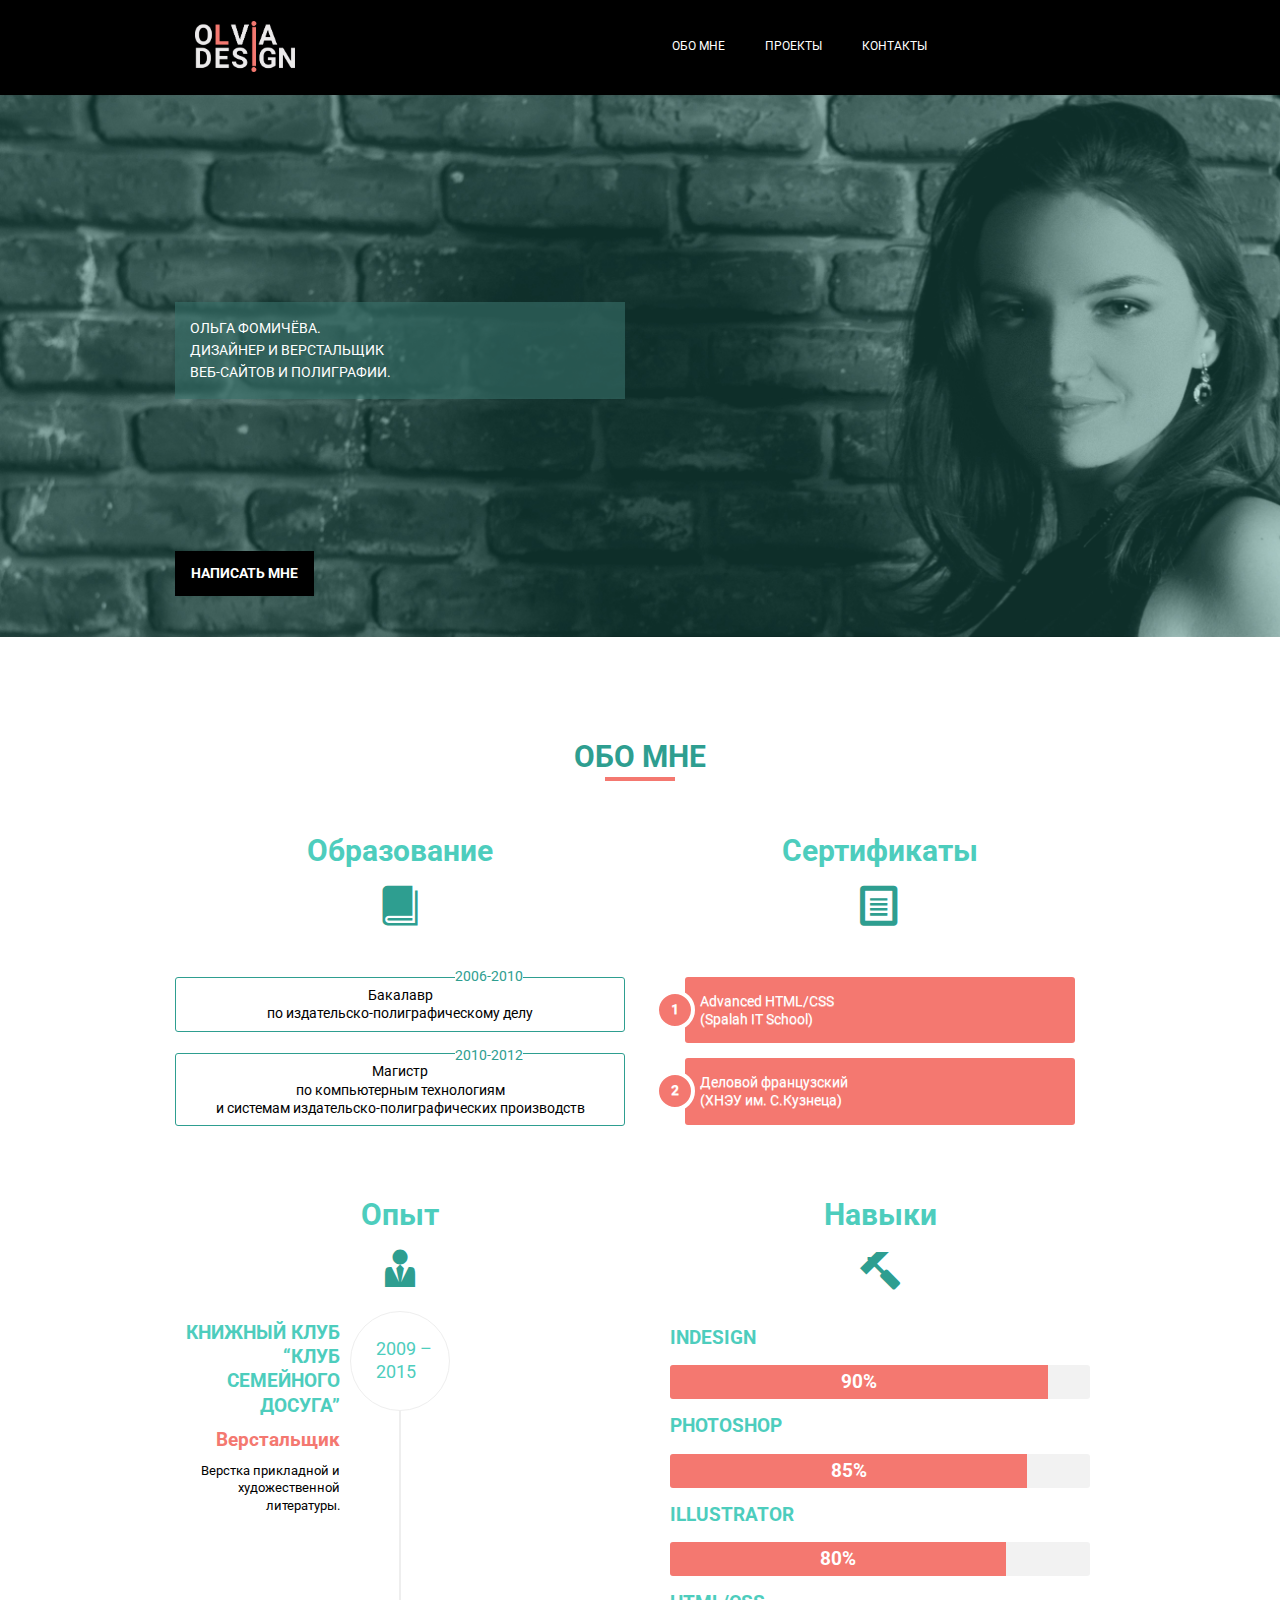
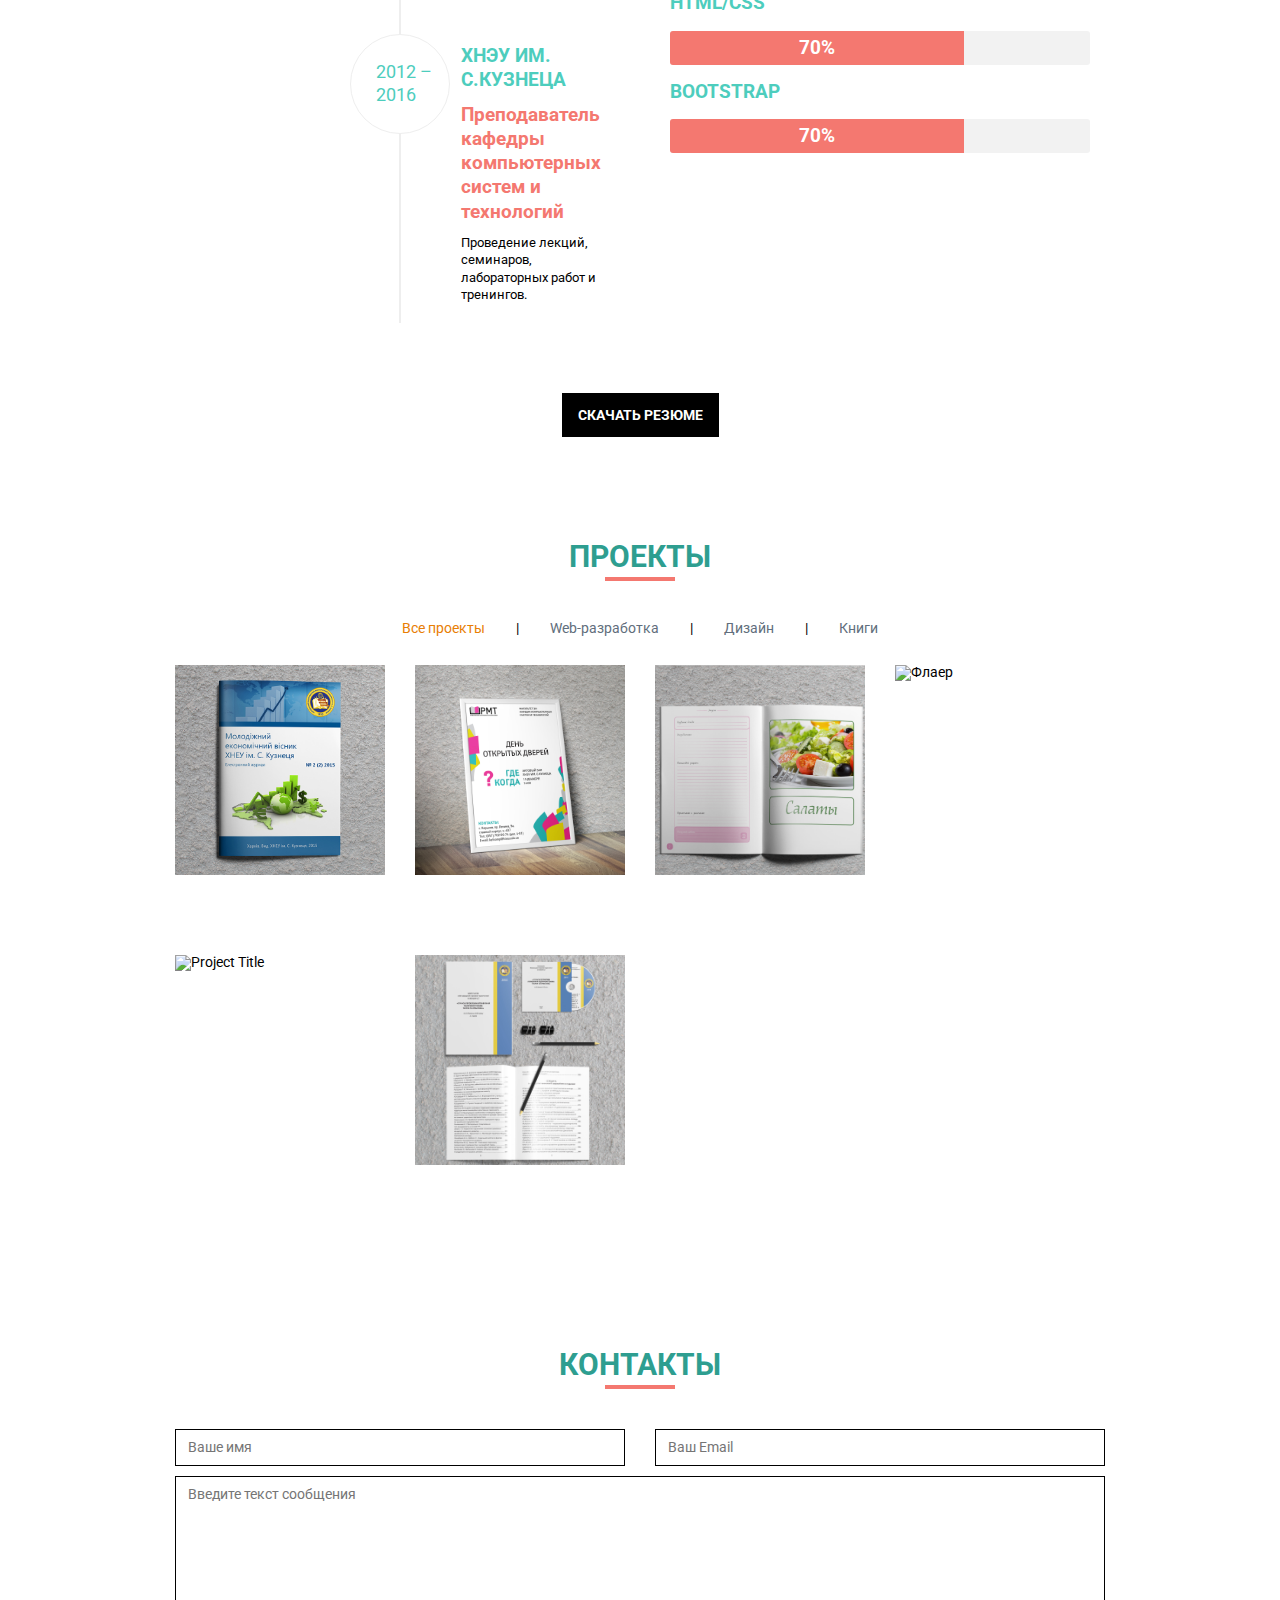
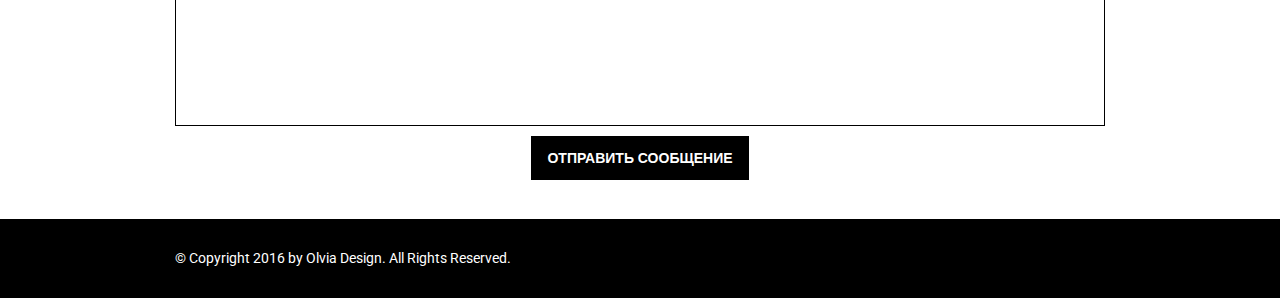
==== index.html @ ee71658a "первый коммит" ====
<!DOCTYPE html>
<html lang="en">

<head>
    <meta charset="UTF-8">
    <meta name="viewport" content="width=device-width, initial-scale=1">
    <title>Olvia Design</title>
    <link href='https://fonts.googleapis.com/css?family=Roboto:400,500,700' rel='stylesheet' type='text/css'>
    <link rel="stylesheet" href="assets/css/all.css">
</head>

<body id="page-top" data-spy="scroll" data-target=".navbar-fixed-top">
    <header class="header">
        <div class="mainheader">
            <div class="container">
                <div class="row row-md-center">
                    <div class="col-xs-5 col-sm-5 col-md-4">
                        <div class="logo">
                            <a href="#"><img src="assets/images/logo.png" alt="olvia design"></a>
                        </div>
                    </div>
                    <div class="col-xs-7 col-sm-7 col-md-8">
                        <nav>
                            <ul class="nav">
                                <li><a href="#aboutme" class="page-scroll">ОБО МНЕ</a></li>
                                <li><a href="#projects" class="page-scroll">ПРОЕКТЫ</a></li>
                                <li><a href="#contacts" class="page-scroll">КОНТАКТЫ</a></li>
                            </ul>
                        </nav>
                    </div>
                </div>
            </div>
        </div>
    </header>
    <section class="block block-intro">
        <img src="assets/images/photo_center.jpg" alt="" class="main-img">
        <div class="container">
            <div class="btn btn-brand btn-write">Написать мне</div>
            <a class="btn btn-brand btn-write" href="#contacts">Написать мне</a>
            <div class="intro-text">
                <h1> Ольга Фомичёва. <br>   
               Дизайнер и верстальщик <br>  веб-сайтов и полиграфии.</h1>
            </div>
        </div>
    </section>
    <section class="block block-resume">
        <div class="container">
            <div class="page-header">
                <h1 id="aboutme">Обо мне</h1>
                <hr class="page-header-line">
            </div>
            <div class="row">
                <div class="col-xs-6 col-sm-6 col-md-6">
                    <h1>Образование</h1>
                    <span class="icon icon-book"></span>
                    <ol class="bullet">
                        <li>Бакалавр
                            <br>по издательско-полиграфическому делу</li>
                        <li>Магистр
                            <br> по компьютерным технологиям
                            <br> и системам издательско-полиграфических производств</li>
                    </ol>
                    <ol class="years">
                        <li>2006-2010</li>
                        <li>2010-2012</li>
                    </ol>
                </div>
                <div class="col-xs-6 col-sm-6 col-md-6">
                    <h1>Сертификаты</h1>
                    <span class="icon icon-file-text"></span>
                    <div class="sertificates">
                        <ol class="rounded">
                            <li><a href="#!">Advanced HTML/CSS <br> (Spalah IT School)</a></li>
                            <li><a href="#!">Деловой французский <br> (ХНЭУ им. С.Кузнеца)</a></li>
                        </ol>
                    </div>
                </div>
            </div>
            <div class="row">
                <div class="col-xs-6 col-sm-6 col-md-6">
                    <h1>Опыт</h1>
                    <span class="icon icon-user-tie"></span>
                    <div class="experience">
                        <div class="row">
                            <div class="col-lg-12">
                                <ul class="timeline">
                                    <li>
                                        <div class="timeline-image">
                                            <h4>   2009 –<br>2015  </h4>
                                        </div>
                                        <div class="timeline-panel">
                                            <div class="timeline-heading">
                                                <h4>Книжный клуб “Клуб Семейного Досуга”</h4>
                                                <h4 class="subheading">Верстальщик</h4>
                                            </div>
                                            <div class="timeline-body">
                                                <p>Верстка прикладной и художественной литературы.</p>
                                            </div>
                                        </div>
                                    </li>
                                    <li class="timeline-inverted">
                                        <div class="timeline-image">
                                            <h4>   2012 –<br>2016  </h4>
                                        </div>
                                        <div class="timeline-panel">
                                            <div class="timeline-heading">
                                                <h4>ХНЭУ им. С.Кузнеца</h4>
                                                <h4 class="subheading">Преподаватель кафедры компьютерных систем и технологий</h4>
                                            </div>
                                            <div class="timeline-body">
                                                <p> Проведение лекций, семинаров, лабораторных работ и тренингов.</p>
                                            </div>
                                        </div>
                                    </li>
                                </ul>
                            </div>
                        </div>
                    </div>
                </div>
                <div class="col-xs-6 col-sm-6 col-md-6">
                    <h1>Навыки</h1>
                    <span class="icon icon-hammer"></span>
                    <div class="skills">
                        <ul>
                            <li>InDesign
                                <div class="progress">
                                    <div class="progress-bar" role="progressbar" aria-valuenow="60" aria-valuemin="0" aria-valuemax="100" style="width: 90%;">
                                        90%
                                    </div>
                                </div>
                            </li>
                            <li>Photoshop
                                <div class="progress">
                                    <div class="progress-bar" role="progressbar" aria-valuenow="60" aria-valuemin="0" aria-valuemax="100" style="width: 85%;">
                                        85%
                                    </div>
                                </div>
                            </li>
                            <li>Illustrator
                                <div class="progress">
                                    <div class="progress-bar" role="progressbar" aria-valuenow="60" aria-valuemin="0" aria-valuemax="100" style="width: 80%;">
                                        80%
                                    </div>
                                </div>
                            </li>
                            <li>HTML/CSS
                                <div class="progress">
                                    <div class="progress-bar" role="progressbar" aria-valuenow="60" aria-valuemin="0" aria-valuemax="100" style="width: 70%;">
                                        70%
                                    </div>
                                </div>
                            </li>
                            <li>Bootstrap
                                <div class="progress">
                                    <div class="progress-bar" role="progressbar" aria-valuenow="60" aria-valuemin="0" aria-valuemax="100" style="width: 70%;">
                                        70%
                                    </div>
                                </div>
                            </li>
                        </ul>
                    </div>
                </div>
            </div>
            <a class="btn btn-brand" href="assets/images/resume.jpg" download>Скачать резюме</a>
        </div>
        </div>
    </section>
    <section class="block block-projects">
        <div class="container">
            <div class="page-header">
                <h1 id="projects">Проекты</h1>
                <hr class="page-header-line">
            </div>
            <div class="categories">
                <ul class="cat">
                    <li>
                        <ol class="type">
                            <li><a href="#" data-filter="*" class="active">Все проекты</a></li>
                            <li><a href="#" data-filter=".web">Web-разработка</a></li>
                            <li><a href="#" data-filter=".des">Дизайн</a></li>
                            <li><a href="#" data-filter=".book">Книги</a></li>
                        </ol>
                    </li>
                </ul>
                <div class="clearfix"></div>
            </div>
            <div class="row">
                <!--      <div class="project-items">  -->
                <div class="col-sm-6 col-md-3 col-lg-3 book">
                    <div class="project-item">
                        <div class="hover-bg">
                            <a href="assets/images/project/01.jpg" title="Project description" rel="prettyPhoto">
                                <div class="hover-text">
                                    <h4>Молодежный журнал</h4>
                                    <small>Вёрстка</small>
                                    <div class="clearfix"></div>
                                    <i class="fa fa-search"></i> </div>
                                <img src="assets/images/project/01.jpg" class="img-responsive" alt="Молодежный журнал"> </a>
                        </div>
                    </div>
                </div>
                <div class="col-sm-6 col-md-3 col-lg-3 des">
                    <div class="project-item">
                        <div class="hover-bg">
                            <a href="assets/images/project/02.jpg" title="..." rel="prettyPhoto">
                                <div class="hover-text">
                                    <h4>Афиша "День открытых дверей"</h4>
                                    <small>Дизайн</small>
                                    <div class="clearfix"></div>
                                    <i class="fa fa-search"></i> </div>
                                <img src="assets/images/project/02.jpg" class="img-responsive" alt="Афиша ко дню открытых дверей"> </a>
                        </div>
                    </div>
                </div>
                <div class="col-sm-6 col-md-3 col-lg-3 book">
                    <div class="project-item">
                        <div class="hover-bg">
                            <a href="assets/images/project/03.jpg" title="..." rel="prettyPhoto">
                                <div class="hover-text">
                                    <h4>Книга для записи рецептов</h4>
                                    <small>Вёрстка</small>
                                    <div class="clearfix"></div>
                                    <i class="fa fa-search"></i> </div>
                                <img src="assets/images/project/03.jpg" class="img-responsive" alt="Книга для записи рецептов"> </a>
                        </div>
                    </div>
                </div>
                <div class="col-sm-6 col-md-3 col-lg-3 des">
                    <div class="project-item">
                        <div class="hover-bg">
                            <a href="assets/images/project/04.jpg" title="..." rel="prettyPhoto">
                                <div class="hover-text">
                                    <h4>Флаер "Свадьба на Кипре"</h4>
                                    <small>Дизайн</small>
                                    <div class="clearfix"></div>
                                    <i class="fa fa-search"></i> </div>
                                <img src="assets/images/project/04.jpg" class="img-responsive" alt="Флаер"> </a>
                        </div>
                    </div>
                </div>
                <div class="col-sm-6 col-md-3 col-lg-3 des">
                    <div class="project-item">
                        <div class="hover-bg">
                            <a href="assets/images/project/05.jpg" title="..." rel="prettyPhoto">
                                <div class="hover-text">
                                    <h4>Дизайн сайта "Прокат авто"</h4>
                                    <small>Дизайн</small>
                                    <div class="clearfix"></div>
                                    <i class="fa fa-search"></i> </div>
                                <img src="assets/images/project/05.jpg" class="img-responsive" alt="Project Title"> </a>
                        </div>
                    </div>
                </div>
                <div class="col-sm-6 col-md-3 col-lg-3 book">
                    <div class="project-item">
                        <div class="hover-bg">
                            <a href="assets/images/project/06.jpg" title="..." rel="prettyPhoto">
                                <div class="hover-text">
                                    <h4>Вёрстка материалов конференции</h4>
                                    <small>Вёрстка</small>
                                    <div class="clearfix"></div>
                                    <i class="fa fa-search"></i> </div>
                                <img src="assets/images/project/06.jpg" class="img-responsive" alt="Project Title"> </a>
                        </div>
                    </div>
                </div>
            </div>
        </div>
    </section>
    <section class="block block-contacts">
        <div class="container">
            <div class="page-header">
                <h1 id="contacts">Контакты</h1>
                <hr class="page-header-line">
            </div>
            <!--             <form class="form" method="post" action="#">
    <div class="row">
        <div class="col-sm-6 col-md-3 col-lg-3">
            <input type="text" class="text" name="name" placeholder="Ваше имя" />
        </div>
        <div class="col-sm-6 col-md-3 col-lg-3">
            <input type="text" class="text" name="email" placeholder="Ваш Email" />
        </div>
    </div>
    <div class="row">
        <textarea name="message" placeholder="Введите текст сообщения"></textarea>
    </div>
    <input type="submit" class="btn btn-brand" value="Отправить сообщение" />
        </div>
        </div>
        </form> -->
            <div class="row">
                <div class="col-xs-12 col-sm-12 col-md-6 col-lg-6">
                    <form name="sentMessage" id="form">
                        <div class="form-group">
                            <input type="text" id="name" name="name" class="form-control" placeholder="Ваше имя" required="required">
                            <p class="help-block text-danger"></p>
                        </div>
                </div>
                <div class="col-xs-12 col-sm-12 col-md-6 col-lg-6">
                    <div class="form-group">
                        <input type="email" id="email" name="email" class="form-control" placeholder="Ваш Email" required="required">
                        <p class="help-block text-danger"></p>
                    </div>
                </div>
            </div>
            <div class="row">
                <div class="col-xs-12 col-sm-12 col-md-12 col-lg-12">
                    <div class="form-group">
                        <textarea name="message" id="message" name="message" class="form-control" rows="4" placeholder="Введите текст сообщения" required></textarea>
                        <p class="help-block text-danger"></p>
                    </div>
                </div>
            </div>
            <div id="success"></div>
            <button type="submit" class="btn btn-brand">Отправить сообщение</button>
            </form>
    </section>
    <footer class="footer">
        <div class="container">
            <div class="row">
                <div class="col-xs-6 col-sm-6 col-md-12">
                    <p>© Copyright 2016 by Olvia Design. All Rights Reserved.</p>
                </div>
                <div class="col-xs-6 col-sm-6 col-md-12">
                </div>
            </div>
        </div>
    </footer>
    <script src="https://ajax.googleapis.com/ajax/libs/jquery/1.11.3/jquery.min.js"></script>
    <script type="text/javascript" src="assets/js/assets.js"></script>
    <script type="text/javascript">
    $(document).ready(function() {
                $("#form").submit(function() { //устанавливаем событие отправки для формы с id=form
                        var form_data = $(this).serialize(); //собераем все данные из формы
                        $.ajax({
                                type: "POST", //Метод отправки
                                url: "assets/php/mail/contact_me.php", //путь до php фаила отправителя
                                data: form_data,
                                success: function() {
                                    alert("Ваше сообщение отпрвлено!");
                                }
                            });
                    });
            });
                       
          

    </script>
</body>

</html>
---- assets/css/all.css ----
@charset "UTF-8";
html, body, div, span, applet, object, iframe,
h1, h2, h3, h4, h5, h6, p, blockquote, pre,
a, abbr, acronym, address, big, cite, code,
del, dfn, em, font, img, ins, kbd, q, s, samp,
small, strike, strong, sub, sup, tt, var,
b, u, i, center,
dl, dt, dd, ol, ul, li,
fieldset, form, label, legend,
table, caption, tbody, tfoot, thead, tr, th, td {
  margin: 0;
  padding: 0;
  border: 0;
  outline: 0;
  font-size: 100%;
  vertical-align: baseline;
  background: transparent; }

body {
  line-height: 1; }

ol, ul {
  list-style: none; }

blockquote, q {
  quotes: none; }

blockquote:before, blockquote:after,
q:before, q:after {
  content: '';
  content: none; }

/* remember to define focus styles! */
:focus {
  outline: 0; }

/* remember to highlight inserts somehow! */
ins {
  text-decoration: none; }

del {
  text-decoration: line-through; }

/* tables still need 'cellspacing="0"' in the markup */
table {
  border-collapse: collapse;
  border-spacing: 0; }

html {
  box-sizing: border-box;
  font-family: sans-serif;
  -ms-text-size-adjust: 100%;
  -webkit-text-size-adjust: 100%;
  -webkit-tap-highlight-color: transparent; }

*,
*:before,
*:after {
  box-sizing: inherit; }

body {
  font-family: "Roboto", Arial, Helvetica, Tahoma, sans-serif;
  font-size: 14px;
  color: #000;
  background: #fff; }

a {
  color: #000;
  text-decoration: none; }
  a:hover {
    color: #4dcdbd;
    text-decoration: underline; }

img {
  max-width: 100%;
  height: auto;
  vertical-align: middle; }

p {
  line-height: 1.3; }

h1, h2, h3, h4, h5, h6,
.h1, .h2, .h3, .h4, .h5, .h6 {
  font-family: "Roboto", Arial, Helvetica, Tahoma, sans-serif;
  font-weight: 700;
  font-style: normal;
  line-height: 1;
  color: #4dcdbd; }

h1, .h1 {
  font-size: 30px;
  margin: 15px 0; }

h2, .h2 {
  font-size: 28px;
  margin: 15px 0; }

h3, .h3 {
  font-size: 23px;
  margin: 15px 0; }

h4, .h4 {
  font-size: 14px;
  margin: 10px 0; }

h5, .h5 {
  font-size: 14px;
  margin: 5px 0; }

h6, .h6 {
  font-size: 13px;
  margin: 2px 0; }

.text-left {
  text-align: left; }

.text-right {
  text-align: right; }

.text-center {
  text-align: center; }

.text-justify {
  text-align: justify; }

.text-nowrap {
  white-space: nowrap; }

.text-lowercase {
  text-transform: lowercase; }

.text-uppercase {
  text-transform: uppercase; }

.text-capitalize {
  text-transform: capitalize; }

.text-brand {
  color: #2e9e90; }

.text-inverse {
  color: #fff; }

mark {
  font-family: "Roboto", Arial, Helvetica, Tahoma, sans-serif;
  font-style: italic;
  background: transparent;
  color: #fff;
  font-weight: 400; }

.hidden-xs-up {
  display: none !important; }

@media (max-width: 479.9px) {
  .hidden-xs-down {
    display: none !important; } }

@media (min-width: 480px) {
  .hidden-sm-up {
    display: none !important; } }

@media (max-width: 719.9px) {
  .hidden-sm-down {
    display: none !important; } }

@media (min-width: 720px) {
  .hidden-md-up {
    display: none !important; } }

@media (max-width: 959.9px) {
  .hidden-md-down {
    display: none !important; } }

@media (min-width: 960px) {
  .hidden-lg-up {
    display: none !important; } }

@media (max-width: 1319.9px) {
  .hidden-lg-down {
    display: none !important; } }

@media (min-width: 1320px) {
  .hidden-xl-up {
    display: none !important; } }

.hidden-xl-down {
  display: none !important; }

.container {
  margin-right: auto;
  margin-left: auto;
  padding-left: 15px;
  padding-right: 15px; }
  .container:before, .container:after {
    content: " ";
    display: table; }
  .container:after {
    clear: both; }
  .container--collapse {
    padding-left: 0;
    padding-right: 0; }
  @media (min-width: 480px) {
    .container {
      max-width: 480px; } }
  @media (min-width: 720px) {
    .container {
      max-width: 720px; } }
  @media (min-width: 960px) {
    .container {
      max-width: 960px; } }
  @media (min-width: 1320px) {
    .container {
      max-width: 1320px; } }

.container-fluid {
  margin-right: auto;
  margin-left: auto;
  padding-left: 15px;
  padding-right: 15px; }
  .container-fluid:before, .container-fluid:after {
    content: " ";
    display: table; }
  .container-fluid:after {
    clear: both; }
  .container-fluid--collapse {
    padding-left: 0;
    padding-right: 0; }

.row {
  display: -webkit-flex;
  display: -ms-flexbox;
  display: flex;
  -webkit-flex-wrap: wrap;
      -ms-flex-wrap: wrap;
          flex-wrap: wrap;
  margin-left: -15px;
  margin-right: -15px; }
  .row--collapse {
    margin-left: 0;
    margin-right: 0; }
    .row--collapse > [class*='col-'] {
      padding-left: 0;
      padding-right: 0; }

.col-xs-1, .col-xs-2, .col-xs-3, .col-xs-4, .col-xs-5, .col-xs-6, .col-xs-7, .col-xs-8, .col-xs-9, .col-xs-10, .col-xs-11, .col-xs-12, .col-sm-1, .col-sm-2, .col-sm-3, .col-sm-4, .col-sm-5, .col-sm-6, .col-sm-7, .col-sm-8, .col-sm-9, .col-sm-10, .col-sm-11, .col-sm-12, .col-md-1, .col-md-2, .col-md-3, .col-md-4, .col-md-5, .col-md-6, .col-md-7, .col-md-8, .col-md-9, .col-md-10, .col-md-11, .col-md-12, .col-lg-1, .col-lg-2, .col-lg-3, .col-lg-4, .col-lg-5, .col-lg-6, .col-lg-7, .col-lg-8, .col-lg-9, .col-lg-10, .col-lg-11, .col-lg-12, .col-xl-1, .col-xl-2, .col-xl-3, .col-xl-4, .col-xl-5, .col-xl-6, .col-xl-7, .col-xl-8, .col-xl-9, .col-xl-10, .col-xl-11, .col-xl-12 {
  position: relative;
  min-height: 1px;
  padding-left: 15px;
  padding-right: 15px; }

.col-xs-1 {
  /*  @extend %grid-column-float-xs; */
  -webkit-flex: 0 0 8.33333%;
      -ms-flex: 0 0 8.33333%;
          flex: 0 0 8.33333%; }
  .col-xs-1.col-xs-1--right {
    float: right; }

.col-xs-2 {
  /*  @extend %grid-column-float-xs; */
  -webkit-flex: 0 0 16.66667%;
      -ms-flex: 0 0 16.66667%;
          flex: 0 0 16.66667%; }
  .col-xs-2.col-xs-2--right {
    float: right; }

.col-xs-3 {
  /*  @extend %grid-column-float-xs; */
  -webkit-flex: 0 0 25%;
      -ms-flex: 0 0 25%;
          flex: 0 0 25%; }
  .col-xs-3.col-xs-3--right {
    float: right; }

.col-xs-4 {
  /*  @extend %grid-column-float-xs; */
  -webkit-flex: 0 0 33.33333%;
      -ms-flex: 0 0 33.33333%;
          flex: 0 0 33.33333%; }
  .col-xs-4.col-xs-4--right {
    float: right; }

.col-xs-5 {
  /*  @extend %grid-column-float-xs; */
  -webkit-flex: 0 0 41.66667%;
      -ms-flex: 0 0 41.66667%;
          flex: 0 0 41.66667%; }
  .col-xs-5.col-xs-5--right {
    float: right; }

.col-xs-6 {
  /*  @extend %grid-column-float-xs; */
  -webkit-flex: 0 0 50%;
      -ms-flex: 0 0 50%;
          flex: 0 0 50%; }
  .col-xs-6.col-xs-6--right {
    float: right; }

.col-xs-7 {
  /*  @extend %grid-column-float-xs; */
  -webkit-flex: 0 0 58.33333%;
      -ms-flex: 0 0 58.33333%;
          flex: 0 0 58.33333%; }
  .col-xs-7.col-xs-7--right {
    float: right; }

.col-xs-8 {
  /*  @extend %grid-column-float-xs; */
  -webkit-flex: 0 0 66.66667%;
      -ms-flex: 0 0 66.66667%;
          flex: 0 0 66.66667%; }
  .col-xs-8.col-xs-8--right {
    float: right; }

.col-xs-9 {
  /*  @extend %grid-column-float-xs; */
  -webkit-flex: 0 0 75%;
      -ms-flex: 0 0 75%;
          flex: 0 0 75%; }
  .col-xs-9.col-xs-9--right {
    float: right; }

.col-xs-10 {
  /*  @extend %grid-column-float-xs; */
  -webkit-flex: 0 0 83.33333%;
      -ms-flex: 0 0 83.33333%;
          flex: 0 0 83.33333%; }
  .col-xs-10.col-xs-10--right {
    float: right; }

.col-xs-11 {
  /*  @extend %grid-column-float-xs; */
  -webkit-flex: 0 0 91.66667%;
      -ms-flex: 0 0 91.66667%;
          flex: 0 0 91.66667%; }
  .col-xs-11.col-xs-11--right {
    float: right; }

.col-xs-12 {
  /*  @extend %grid-column-float-xs; */
  -webkit-flex: 0 0 100%;
      -ms-flex: 0 0 100%;
          flex: 0 0 100%; }
  .col-xs-12.col-xs-12--right {
    float: right; }

.col-xs-pull-0 {
  right: auto; }

.col-xs-pull-1 {
  right: 8.33333%; }

.col-xs-pull-2 {
  right: 16.66667%; }

.col-xs-pull-3 {
  right: 25%; }

.col-xs-pull-4 {
  right: 33.33333%; }

.col-xs-pull-5 {
  right: 41.66667%; }

.col-xs-pull-6 {
  right: 50%; }

.col-xs-pull-7 {
  right: 58.33333%; }

.col-xs-pull-8 {
  right: 66.66667%; }

.col-xs-pull-9 {
  right: 75%; }

.col-xs-pull-10 {
  right: 83.33333%; }

.col-xs-pull-11 {
  right: 91.66667%; }

.col-xs-pull-12 {
  right: 100%; }

.col-xs-push-0 {
  left: auto; }

.col-xs-push-1 {
  left: 8.33333%; }

.col-xs-push-2 {
  left: 16.66667%; }

.col-xs-push-3 {
  left: 25%; }

.col-xs-push-4 {
  left: 33.33333%; }

.col-xs-push-5 {
  left: 41.66667%; }

.col-xs-push-6 {
  left: 50%; }

.col-xs-push-7 {
  left: 58.33333%; }

.col-xs-push-8 {
  left: 66.66667%; }

.col-xs-push-9 {
  left: 75%; }

.col-xs-push-10 {
  left: 83.33333%; }

.col-xs-push-11 {
  left: 91.66667%; }

.col-xs-push-12 {
  left: 100%; }

.col-xs-offset-0 {
  margin-left: 0%; }

.col-xs-offset-1 {
  margin-left: 8.33333%; }

.col-xs-offset-2 {
  margin-left: 16.66667%; }

.col-xs-offset-3 {
  margin-left: 25%; }

.col-xs-offset-4 {
  margin-left: 33.33333%; }

.col-xs-offset-5 {
  margin-left: 41.66667%; }

.col-xs-offset-6 {
  margin-left: 50%; }

.col-xs-offset-7 {
  margin-left: 58.33333%; }

.col-xs-offset-8 {
  margin-left: 66.66667%; }

.col-xs-offset-9 {
  margin-left: 75%; }

.col-xs-offset-10 {
  margin-left: 83.33333%; }

.col-xs-offset-11 {
  margin-left: 91.66667%; }

.col-xs-offset-12 {
  margin-left: 100%; }

@media (min-width: 480px) {
  .col-sm-1 {
    /*  @extend %grid-column-float-sm; */
    -webkit-flex: 0 0 8.33333%;
        -ms-flex: 0 0 8.33333%;
            flex: 0 0 8.33333%; }
    .col-sm-1.col-sm-1--right {
      float: right; }
  .col-sm-2 {
    /*  @extend %grid-column-float-sm; */
    -webkit-flex: 0 0 16.66667%;
        -ms-flex: 0 0 16.66667%;
            flex: 0 0 16.66667%; }
    .col-sm-2.col-sm-2--right {
      float: right; }
  .col-sm-3 {
    /*  @extend %grid-column-float-sm; */
    -webkit-flex: 0 0 25%;
        -ms-flex: 0 0 25%;
            flex: 0 0 25%; }
    .col-sm-3.col-sm-3--right {
      float: right; }
  .col-sm-4 {
    /*  @extend %grid-column-float-sm; */
    -webkit-flex: 0 0 33.33333%;
        -ms-flex: 0 0 33.33333%;
            flex: 0 0 33.33333%; }
    .col-sm-4.col-sm-4--right {
      float: right; }
  .col-sm-5 {
    /*  @extend %grid-column-float-sm; */
    -webkit-flex: 0 0 41.66667%;
        -ms-flex: 0 0 41.66667%;
            flex: 0 0 41.66667%; }
    .col-sm-5.col-sm-5--right {
      float: right; }
  .col-sm-6 {
    /*  @extend %grid-column-float-sm; */
    -webkit-flex: 0 0 50%;
        -ms-flex: 0 0 50%;
            flex: 0 0 50%; }
    .col-sm-6.col-sm-6--right {
      float: right; }
  .col-sm-7 {
    /*  @extend %grid-column-float-sm; */
    -webkit-flex: 0 0 58.33333%;
        -ms-flex: 0 0 58.33333%;
            flex: 0 0 58.33333%; }
    .col-sm-7.col-sm-7--right {
      float: right; }
  .col-sm-8 {
    /*  @extend %grid-column-float-sm; */
    -webkit-flex: 0 0 66.66667%;
        -ms-flex: 0 0 66.66667%;
            flex: 0 0 66.66667%; }
    .col-sm-8.col-sm-8--right {
      float: right; }
  .col-sm-9 {
    /*  @extend %grid-column-float-sm; */
    -webkit-flex: 0 0 75%;
        -ms-flex: 0 0 75%;
            flex: 0 0 75%; }
    .col-sm-9.col-sm-9--right {
      float: right; }
  .col-sm-10 {
    /*  @extend %grid-column-float-sm; */
    -webkit-flex: 0 0 83.33333%;
        -ms-flex: 0 0 83.33333%;
            flex: 0 0 83.33333%; }
    .col-sm-10.col-sm-10--right {
      float: right; }
  .col-sm-11 {
    /*  @extend %grid-column-float-sm; */
    -webkit-flex: 0 0 91.66667%;
        -ms-flex: 0 0 91.66667%;
            flex: 0 0 91.66667%; }
    .col-sm-11.col-sm-11--right {
      float: right; }
  .col-sm-12 {
    /*  @extend %grid-column-float-sm; */
    -webkit-flex: 0 0 100%;
        -ms-flex: 0 0 100%;
            flex: 0 0 100%; }
    .col-sm-12.col-sm-12--right {
      float: right; }
  .col-sm-pull-0 {
    right: auto; }
  .col-sm-pull-1 {
    right: 8.33333%; }
  .col-sm-pull-2 {
    right: 16.66667%; }
  .col-sm-pull-3 {
    right: 25%; }
  .col-sm-pull-4 {
    right: 33.33333%; }
  .col-sm-pull-5 {
    right: 41.66667%; }
  .col-sm-pull-6 {
    right: 50%; }
  .col-sm-pull-7 {
    right: 58.33333%; }
  .col-sm-pull-8 {
    right: 66.66667%; }
  .col-sm-pull-9 {
    right: 75%; }
  .col-sm-pull-10 {
    right: 83.33333%; }
  .col-sm-pull-11 {
    right: 91.66667%; }
  .col-sm-pull-12 {
    right: 100%; }
  .col-sm-push-0 {
    left: auto; }
  .col-sm-push-1 {
    left: 8.33333%; }
  .col-sm-push-2 {
    left: 16.66667%; }
  .col-sm-push-3 {
    left: 25%; }
  .col-sm-push-4 {
    left: 33.33333%; }
  .col-sm-push-5 {
    left: 41.66667%; }
  .col-sm-push-6 {
    left: 50%; }
  .col-sm-push-7 {
    left: 58.33333%; }
  .col-sm-push-8 {
    left: 66.66667%; }
  .col-sm-push-9 {
    left: 75%; }
  .col-sm-push-10 {
    left: 83.33333%; }
  .col-sm-push-11 {
    left: 91.66667%; }
  .col-sm-push-12 {
    left: 100%; }
  .col-sm-offset-0 {
    margin-left: 0%; }
  .col-sm-offset-1 {
    margin-left: 8.33333%; }
  .col-sm-offset-2 {
    margin-left: 16.66667%; }
  .col-sm-offset-3 {
    margin-left: 25%; }
  .col-sm-offset-4 {
    margin-left: 33.33333%; }
  .col-sm-offset-5 {
    margin-left: 41.66667%; }
  .col-sm-offset-6 {
    margin-left: 50%; }
  .col-sm-offset-7 {
    margin-left: 58.33333%; }
  .col-sm-offset-8 {
    margin-left: 66.66667%; }
  .col-sm-offset-9 {
    margin-left: 75%; }
  .col-sm-offset-10 {
    margin-left: 83.33333%; }
  .col-sm-offset-11 {
    margin-left: 91.66667%; }
  .col-sm-offset-12 {
    margin-left: 100%; } }

@media (min-width: 720px) {
  .col-md-1 {
    /*  @extend %grid-column-float-md; */
    -webkit-flex: 0 0 8.33333%;
        -ms-flex: 0 0 8.33333%;
            flex: 0 0 8.33333%; }
    .col-md-1.col-md-1--right {
      float: right; }
  .col-md-2 {
    /*  @extend %grid-column-float-md; */
    -webkit-flex: 0 0 16.66667%;
        -ms-flex: 0 0 16.66667%;
            flex: 0 0 16.66667%; }
    .col-md-2.col-md-2--right {
      float: right; }
  .col-md-3 {
    /*  @extend %grid-column-float-md; */
    -webkit-flex: 0 0 25%;
        -ms-flex: 0 0 25%;
            flex: 0 0 25%; }
    .col-md-3.col-md-3--right {
      float: right; }
  .col-md-4 {
    /*  @extend %grid-column-float-md; */
    -webkit-flex: 0 0 33.33333%;
        -ms-flex: 0 0 33.33333%;
            flex: 0 0 33.33333%; }
    .col-md-4.col-md-4--right {
      float: right; }
  .col-md-5 {
    /*  @extend %grid-column-float-md; */
    -webkit-flex: 0 0 41.66667%;
        -ms-flex: 0 0 41.66667%;
            flex: 0 0 41.66667%; }
    .col-md-5.col-md-5--right {
      float: right; }
  .col-md-6 {
    /*  @extend %grid-column-float-md; */
    -webkit-flex: 0 0 50%;
        -ms-flex: 0 0 50%;
            flex: 0 0 50%; }
    .col-md-6.col-md-6--right {
      float: right; }
  .col-md-7 {
    /*  @extend %grid-column-float-md; */
    -webkit-flex: 0 0 58.33333%;
        -ms-flex: 0 0 58.33333%;
            flex: 0 0 58.33333%; }
    .col-md-7.col-md-7--right {
      float: right; }
  .col-md-8 {
    /*  @extend %grid-column-float-md; */
    -webkit-flex: 0 0 66.66667%;
        -ms-flex: 0 0 66.66667%;
            flex: 0 0 66.66667%; }
    .col-md-8.col-md-8--right {
      float: right; }
  .col-md-9 {
    /*  @extend %grid-column-float-md; */
    -webkit-flex: 0 0 75%;
        -ms-flex: 0 0 75%;
            flex: 0 0 75%; }
    .col-md-9.col-md-9--right {
      float: right; }
  .col-md-10 {
    /*  @extend %grid-column-float-md; */
    -webkit-flex: 0 0 83.33333%;
        -ms-flex: 0 0 83.33333%;
            flex: 0 0 83.33333%; }
    .col-md-10.col-md-10--right {
      float: right; }
  .col-md-11 {
    /*  @extend %grid-column-float-md; */
    -webkit-flex: 0 0 91.66667%;
        -ms-flex: 0 0 91.66667%;
            flex: 0 0 91.66667%; }
    .col-md-11.col-md-11--right {
      float: right; }
  .col-md-12 {
    /*  @extend %grid-column-float-md; */
    -webkit-flex: 0 0 100%;
        -ms-flex: 0 0 100%;
            flex: 0 0 100%; }
    .col-md-12.col-md-12--right {
      float: right; }
  .col-md-pull-0 {
    right: auto; }
  .col-md-pull-1 {
    right: 8.33333%; }
  .col-md-pull-2 {
    right: 16.66667%; }
  .col-md-pull-3 {
    right: 25%; }
  .col-md-pull-4 {
    right: 33.33333%; }
  .col-md-pull-5 {
    right: 41.66667%; }
  .col-md-pull-6 {
    right: 50%; }
  .col-md-pull-7 {
    right: 58.33333%; }
  .col-md-pull-8 {
    right: 66.66667%; }
  .col-md-pull-9 {
    right: 75%; }
  .col-md-pull-10 {
    right: 83.33333%; }
  .col-md-pull-11 {
    right: 91.66667%; }
  .col-md-pull-12 {
    right: 100%; }
  .col-md-push-0 {
    left: auto; }
  .col-md-push-1 {
    left: 8.33333%; }
  .col-md-push-2 {
    left: 16.66667%; }
  .col-md-push-3 {
    left: 25%; }
  .col-md-push-4 {
    left: 33.33333%; }
  .col-md-push-5 {
    left: 41.66667%; }
  .col-md-push-6 {
    left: 50%; }
  .col-md-push-7 {
    left: 58.33333%; }
  .col-md-push-8 {
    left: 66.66667%; }
  .col-md-push-9 {
    left: 75%; }
  .col-md-push-10 {
    left: 83.33333%; }
  .col-md-push-11 {
    left: 91.66667%; }
  .col-md-push-12 {
    left: 100%; }
  .col-md-offset-0 {
    margin-left: 0%; }
  .col-md-offset-1 {
    margin-left: 8.33333%; }
  .col-md-offset-2 {
    margin-left: 16.66667%; }
  .col-md-offset-3 {
    margin-left: 25%; }
  .col-md-offset-4 {
    margin-left: 33.33333%; }
  .col-md-offset-5 {
    margin-left: 41.66667%; }
  .col-md-offset-6 {
    margin-left: 50%; }
  .col-md-offset-7 {
    margin-left: 58.33333%; }
  .col-md-offset-8 {
    margin-left: 66.66667%; }
  .col-md-offset-9 {
    margin-left: 75%; }
  .col-md-offset-10 {
    margin-left: 83.33333%; }
  .col-md-offset-11 {
    margin-left: 91.66667%; }
  .col-md-offset-12 {
    margin-left: 100%; } }

@media (min-width: 960px) {
  .col-lg-1 {
    /*  @extend %grid-column-float-lg; */
    -webkit-flex: 0 0 8.33333%;
        -ms-flex: 0 0 8.33333%;
            flex: 0 0 8.33333%; }
    .col-lg-1.col-lg-1--right {
      float: right; }
  .col-lg-2 {
    /*  @extend %grid-column-float-lg; */
    -webkit-flex: 0 0 16.66667%;
        -ms-flex: 0 0 16.66667%;
            flex: 0 0 16.66667%; }
    .col-lg-2.col-lg-2--right {
      float: right; }
  .col-lg-3 {
    /*  @extend %grid-column-float-lg; */
    -webkit-flex: 0 0 25%;
        -ms-flex: 0 0 25%;
            flex: 0 0 25%; }
    .col-lg-3.col-lg-3--right {
      float: right; }
  .col-lg-4 {
    /*  @extend %grid-column-float-lg; */
    -webkit-flex: 0 0 33.33333%;
        -ms-flex: 0 0 33.33333%;
            flex: 0 0 33.33333%; }
    .col-lg-4.col-lg-4--right {
      float: right; }
  .col-lg-5 {
    /*  @extend %grid-column-float-lg; */
    -webkit-flex: 0 0 41.66667%;
        -ms-flex: 0 0 41.66667%;
            flex: 0 0 41.66667%; }
    .col-lg-5.col-lg-5--right {
      float: right; }
  .col-lg-6 {
    /*  @extend %grid-column-float-lg; */
    -webkit-flex: 0 0 50%;
        -ms-flex: 0 0 50%;
            flex: 0 0 50%; }
    .col-lg-6.col-lg-6--right {
      float: right; }
  .col-lg-7 {
    /*  @extend %grid-column-float-lg; */
    -webkit-flex: 0 0 58.33333%;
        -ms-flex: 0 0 58.33333%;
            flex: 0 0 58.33333%; }
    .col-lg-7.col-lg-7--right {
      float: right; }
  .col-lg-8 {
    /*  @extend %grid-column-float-lg; */
    -webkit-flex: 0 0 66.66667%;
        -ms-flex: 0 0 66.66667%;
            flex: 0 0 66.66667%; }
    .col-lg-8.col-lg-8--right {
      float: right; }
  .col-lg-9 {
    /*  @extend %grid-column-float-lg; */
    -webkit-flex: 0 0 75%;
        -ms-flex: 0 0 75%;
            flex: 0 0 75%; }
    .col-lg-9.col-lg-9--right {
      float: right; }
  .col-lg-10 {
    /*  @extend %grid-column-float-lg; */
    -webkit-flex: 0 0 83.33333%;
        -ms-flex: 0 0 83.33333%;
            flex: 0 0 83.33333%; }
    .col-lg-10.col-lg-10--right {
      float: right; }
  .col-lg-11 {
    /*  @extend %grid-column-float-lg; */
    -webkit-flex: 0 0 91.66667%;
        -ms-flex: 0 0 91.66667%;
            flex: 0 0 91.66667%; }
    .col-lg-11.col-lg-11--right {
      float: right; }
  .col-lg-12 {
    /*  @extend %grid-column-float-lg; */
    -webkit-flex: 0 0 100%;
        -ms-flex: 0 0 100%;
            flex: 0 0 100%; }
    .col-lg-12.col-lg-12--right {
      float: right; }
  .col-lg-pull-0 {
    right: auto; }
  .col-lg-pull-1 {
    right: 8.33333%; }
  .col-lg-pull-2 {
    right: 16.66667%; }
  .col-lg-pull-3 {
    right: 25%; }
  .col-lg-pull-4 {
    right: 33.33333%; }
  .col-lg-pull-5 {
    right: 41.66667%; }
  .col-lg-pull-6 {
    right: 50%; }
  .col-lg-pull-7 {
    right: 58.33333%; }
  .col-lg-pull-8 {
    right: 66.66667%; }
  .col-lg-pull-9 {
    right: 75%; }
  .col-lg-pull-10 {
    right: 83.33333%; }
  .col-lg-pull-11 {
    right: 91.66667%; }
  .col-lg-pull-12 {
    right: 100%; }
  .col-lg-push-0 {
    left: auto; }
  .col-lg-push-1 {
    left: 8.33333%; }
  .col-lg-push-2 {
    left: 16.66667%; }
  .col-lg-push-3 {
    left: 25%; }
  .col-lg-push-4 {
    left: 33.33333%; }
  .col-lg-push-5 {
    left: 41.66667%; }
  .col-lg-push-6 {
    left: 50%; }
  .col-lg-push-7 {
    left: 58.33333%; }
  .col-lg-push-8 {
    left: 66.66667%; }
  .col-lg-push-9 {
    left: 75%; }
  .col-lg-push-10 {
    left: 83.33333%; }
  .col-lg-push-11 {
    left: 91.66667%; }
  .col-lg-push-12 {
    left: 100%; }
  .col-lg-offset-0 {
    margin-left: 0%; }
  .col-lg-offset-1 {
    margin-left: 8.33333%; }
  .col-lg-offset-2 {
    margin-left: 16.66667%; }
  .col-lg-offset-3 {
    margin-left: 25%; }
  .col-lg-offset-4 {
    margin-left: 33.33333%; }
  .col-lg-offset-5 {
    margin-left: 41.66667%; }
  .col-lg-offset-6 {
    margin-left: 50%; }
  .col-lg-offset-7 {
    margin-left: 58.33333%; }
  .col-lg-offset-8 {
    margin-left: 66.66667%; }
  .col-lg-offset-9 {
    margin-left: 75%; }
  .col-lg-offset-10 {
    margin-left: 83.33333%; }
  .col-lg-offset-11 {
    margin-left: 91.66667%; }
  .col-lg-offset-12 {
    margin-left: 100%; } }

@media (min-width: 1320px) {
  .col-xl-1 {
    /*  @extend %grid-column-float-xl; */
    -webkit-flex: 0 0 8.33333%;
        -ms-flex: 0 0 8.33333%;
            flex: 0 0 8.33333%; }
    .col-xl-1.col-xl-1--right {
      float: right; }
  .col-xl-2 {
    /*  @extend %grid-column-float-xl; */
    -webkit-flex: 0 0 16.66667%;
        -ms-flex: 0 0 16.66667%;
            flex: 0 0 16.66667%; }
    .col-xl-2.col-xl-2--right {
      float: right; }
  .col-xl-3 {
    /*  @extend %grid-column-float-xl; */
    -webkit-flex: 0 0 25%;
        -ms-flex: 0 0 25%;
            flex: 0 0 25%; }
    .col-xl-3.col-xl-3--right {
      float: right; }
  .col-xl-4 {
    /*  @extend %grid-column-float-xl; */
    -webkit-flex: 0 0 33.33333%;
        -ms-flex: 0 0 33.33333%;
            flex: 0 0 33.33333%; }
    .col-xl-4.col-xl-4--right {
      float: right; }
  .col-xl-5 {
    /*  @extend %grid-column-float-xl; */
    -webkit-flex: 0 0 41.66667%;
        -ms-flex: 0 0 41.66667%;
            flex: 0 0 41.66667%; }
    .col-xl-5.col-xl-5--right {
      float: right; }
  .col-xl-6 {
    /*  @extend %grid-column-float-xl; */
    -webkit-flex: 0 0 50%;
        -ms-flex: 0 0 50%;
            flex: 0 0 50%; }
    .col-xl-6.col-xl-6--right {
      float: right; }
  .col-xl-7 {
    /*  @extend %grid-column-float-xl; */
    -webkit-flex: 0 0 58.33333%;
        -ms-flex: 0 0 58.33333%;
            flex: 0 0 58.33333%; }
    .col-xl-7.col-xl-7--right {
      float: right; }
  .col-xl-8 {
    /*  @extend %grid-column-float-xl; */
    -webkit-flex: 0 0 66.66667%;
        -ms-flex: 0 0 66.66667%;
            flex: 0 0 66.66667%; }
    .col-xl-8.col-xl-8--right {
      float: right; }
  .col-xl-9 {
    /*  @extend %grid-column-float-xl; */
    -webkit-flex: 0 0 75%;
        -ms-flex: 0 0 75%;
            flex: 0 0 75%; }
    .col-xl-9.col-xl-9--right {
      float: right; }
  .col-xl-10 {
    /*  @extend %grid-column-float-xl; */
    -webkit-flex: 0 0 83.33333%;
        -ms-flex: 0 0 83.33333%;
            flex: 0 0 83.33333%; }
    .col-xl-10.col-xl-10--right {
      float: right; }
  .col-xl-11 {
    /*  @extend %grid-column-float-xl; */
    -webkit-flex: 0 0 91.66667%;
        -ms-flex: 0 0 91.66667%;
            flex: 0 0 91.66667%; }
    .col-xl-11.col-xl-11--right {
      float: right; }
  .col-xl-12 {
    /*  @extend %grid-column-float-xl; */
    -webkit-flex: 0 0 100%;
        -ms-flex: 0 0 100%;
            flex: 0 0 100%; }
    .col-xl-12.col-xl-12--right {
      float: right; }
  .col-xl-pull-0 {
    right: auto; }
  .col-xl-pull-1 {
    right: 8.33333%; }
  .col-xl-pull-2 {
    right: 16.66667%; }
  .col-xl-pull-3 {
    right: 25%; }
  .col-xl-pull-4 {
    right: 33.33333%; }
  .col-xl-pull-5 {
    right: 41.66667%; }
  .col-xl-pull-6 {
    right: 50%; }
  .col-xl-pull-7 {
    right: 58.33333%; }
  .col-xl-pull-8 {
    right: 66.66667%; }
  .col-xl-pull-9 {
    right: 75%; }
  .col-xl-pull-10 {
    right: 83.33333%; }
  .col-xl-pull-11 {
    right: 91.66667%; }
  .col-xl-pull-12 {
    right: 100%; }
  .col-xl-push-0 {
    left: auto; }
  .col-xl-push-1 {
    left: 8.33333%; }
  .col-xl-push-2 {
    left: 16.66667%; }
  .col-xl-push-3 {
    left: 25%; }
  .col-xl-push-4 {
    left: 33.33333%; }
  .col-xl-push-5 {
    left: 41.66667%; }
  .col-xl-push-6 {
    left: 50%; }
  .col-xl-push-7 {
    left: 58.33333%; }
  .col-xl-push-8 {
    left: 66.66667%; }
  .col-xl-push-9 {
    left: 75%; }
  .col-xl-push-10 {
    left: 83.33333%; }
  .col-xl-push-11 {
    left: 91.66667%; }
  .col-xl-push-12 {
    left: 100%; }
  .col-xl-offset-0 {
    margin-left: 0%; }
  .col-xl-offset-1 {
    margin-left: 8.33333%; }
  .col-xl-offset-2 {
    margin-left: 16.66667%; }
  .col-xl-offset-3 {
    margin-left: 25%; }
  .col-xl-offset-4 {
    margin-left: 33.33333%; }
  .col-xl-offset-5 {
    margin-left: 41.66667%; }
  .col-xl-offset-6 {
    margin-left: 50%; }
  .col-xl-offset-7 {
    margin-left: 58.33333%; }
  .col-xl-offset-8 {
    margin-left: 66.66667%; }
  .col-xl-offset-9 {
    margin-left: 75%; }
  .col-xl-offset-10 {
    margin-left: 83.33333%; }
  .col-xl-offset-11 {
    margin-left: 91.66667%; }
  .col-xl-offset-12 {
    margin-left: 100%; } }

.col-xs-first {
  -webkit-order: -1;
      -ms-flex-order: -1;
          order: -1; }

.col-xs-last {
  -webkit-order: 1;
      -ms-flex-order: 1;
          order: 1; }

@media (min-width: 480px) {
  .col-sm-first {
    -webkit-order: -1;
        -ms-flex-order: -1;
            order: -1; }
  .col-sm-last {
    -webkit-order: 1;
        -ms-flex-order: 1;
            order: 1; } }

@media (min-width: 720px) {
  .col-md-first {
    -webkit-order: -1;
        -ms-flex-order: -1;
            order: -1; }
  .col-md-last {
    -webkit-order: 1;
        -ms-flex-order: 1;
            order: 1; } }

@media (min-width: 960px) {
  .col-lg-first {
    -webkit-order: -1;
        -ms-flex-order: -1;
            order: -1; }
  .col-lg-last {
    -webkit-order: 1;
        -ms-flex-order: 1;
            order: 1; } }

@media (min-width: 1320px) {
  .col-xl-first {
    -webkit-order: -1;
        -ms-flex-order: -1;
            order: -1; }
  .col-xl-last {
    -webkit-order: 1;
        -ms-flex-order: 1;
            order: 1; } }

.row-xs-top {
  -webkit-align-items: flex-start;
      -ms-flex-align: start;
              -ms-grid-row-align: flex-start;
          align-items: flex-start; }

.row-xs-center {
  -webkit-align-items: center;
      -ms-flex-align: center;
              -ms-grid-row-align: center;
          align-items: center; }

.row-xs-bottom {
  -webkit-align-items: flex-end;
      -ms-flex-align: end;
              -ms-grid-row-align: flex-end;
          align-items: flex-end; }

@media (min-width: 480px) {
  .row-sm-top {
    -webkit-align-items: flex-start;
        -ms-flex-align: start;
                -ms-grid-row-align: flex-start;
            align-items: flex-start; }
  .row-sm-center {
    -webkit-align-items: center;
        -ms-flex-align: center;
                -ms-grid-row-align: center;
            align-items: center; }
  .row-sm-bottom {
    -webkit-align-items: flex-end;
        -ms-flex-align: end;
                -ms-grid-row-align: flex-end;
            align-items: flex-end; } }

@media (min-width: 720px) {
  .row-md-top {
    -webkit-align-items: flex-start;
        -ms-flex-align: start;
                -ms-grid-row-align: flex-start;
            align-items: flex-start; }
  .row-md-center {
    -webkit-align-items: center;
        -ms-flex-align: center;
                -ms-grid-row-align: center;
            align-items: center; }
  .row-md-bottom {
    -webkit-align-items: flex-end;
        -ms-flex-align: end;
                -ms-grid-row-align: flex-end;
            align-items: flex-end; } }

@media (min-width: 960px) {
  .row-lg-top {
    -webkit-align-items: flex-start;
        -ms-flex-align: start;
                -ms-grid-row-align: flex-start;
            align-items: flex-start; }
  .row-lg-center {
    -webkit-align-items: center;
        -ms-flex-align: center;
                -ms-grid-row-align: center;
            align-items: center; }
  .row-lg-bottom {
    -webkit-align-items: flex-end;
        -ms-flex-align: end;
                -ms-grid-row-align: flex-end;
            align-items: flex-end; } }

@media (min-width: 1320px) {
  .row-xl-top {
    -webkit-align-items: flex-start;
        -ms-flex-align: start;
                -ms-grid-row-align: flex-start;
            align-items: flex-start; }
  .row-xl-center {
    -webkit-align-items: center;
        -ms-flex-align: center;
                -ms-grid-row-align: center;
            align-items: center; }
  .row-xl-bottom {
    -webkit-align-items: flex-end;
        -ms-flex-align: end;
                -ms-grid-row-align: flex-end;
            align-items: flex-end; } }

.col-xs-top {
  -webkit-align-self: flex-start;
      -ms-flex-item-align: start;
          align-self: flex-start; }

.col-xs-center {
  -webkit-align-self: center;
      -ms-flex-item-align: center;
          align-self: center; }

.col-xs-bottom {
  -webkit-align-self: flex-end;
      -ms-flex-item-align: end;
          align-self: flex-end; }

@media (min-width: 480px) {
  .col-sm-top {
    -webkit-align-self: flex-start;
        -ms-flex-item-align: start;
            align-self: flex-start; }
  .col-sm-center {
    -webkit-align-self: center;
        -ms-flex-item-align: center;
            align-self: center; }
  .col-sm-bottom {
    -webkit-align-self: flex-end;
        -ms-flex-item-align: end;
            align-self: flex-end; } }

@media (min-width: 720px) {
  .col-md-top {
    -webkit-align-self: flex-start;
        -ms-flex-item-align: start;
            align-self: flex-start; }
  .col-md-center {
    -webkit-align-self: center;
        -ms-flex-item-align: center;
            align-self: center; }
  .col-md-bottom {
    -webkit-align-self: flex-end;
        -ms-flex-item-align: end;
            align-self: flex-end; } }

@media (min-width: 960px) {
  .col-lg-top {
    -webkit-align-self: flex-start;
        -ms-flex-item-align: start;
            align-self: flex-start; }
  .col-lg-center {
    -webkit-align-self: center;
        -ms-flex-item-align: center;
            align-self: center; }
  .col-lg-bottom {
    -webkit-align-self: flex-end;
        -ms-flex-item-align: end;
            align-self: flex-end; } }

@media (min-width: 1320px) {
  .col-xl-top {
    -webkit-align-self: flex-start;
        -ms-flex-item-align: start;
            align-self: flex-start; }
  .col-xl-center {
    -webkit-align-self: center;
        -ms-flex-item-align: center;
            align-self: center; }
  .col-xl-bottom {
    -webkit-align-self: flex-end;
        -ms-flex-item-align: end;
            align-self: flex-end; } }

.header .mainheader {
  background: #000;
  padding: 4px 0;
  -webkit-justify-content: flex-end;
      -ms-flex-pack: end;
          justify-content: flex-end; }
  .header .mainheader .nav {
    display: -webkit-flex;
    display: -ms-flexbox;
    display: flex;
    -webkit-flex-wrap: wrap;
        -ms-flex-wrap: wrap;
            flex-wrap: wrap;
    -webkit-flex-direction: row;
        -ms-flex-direction: row;
            flex-direction: row;
    -webkit-justify-content: center;
        -ms-flex-pack: center;
            justify-content: center;
    margin: 0;
    padding: 0;
    list-style: none; }
    .header .mainheader .nav li:hover {
      background-color: #2e9e90; }
    .header .mainheader .nav li a {
      display: block;
      text-transform: uppercase;
      font-size: 12px;
      color: #fff;
      text-decoration: none;
      padding: 10px;
      margin-right: 10px;
      margin-left: 10px; }
  @media screen and (min-width: 768px) {
    .header .mainheader {
      padding: 11px 0 13px; }
      .header .mainheader .sub-nav li a {
        font-size: 11px; } }

.flex {
  display: -webkit-flex;
  display: -moz-flex;
  display: -ms-flex;
  display: -o-flex;
  display: -ms-flexbox;
  display: flex; }

.flex-row {
  -webkit-flex-direction: row;
      -ms-flex-direction: row;
          flex-direction: row; }

.justify-content-center {
  -webkit-justify-content: center;
      -ms-flex-pack: center;
          justify-content: center; }

.clearfix:before, .clearfix:after {
  content: " ";
  display: table; }

.clearfix:after {
  clear: both; }

.center-block {
  display: block;
  margin-left: auto;
  margin-right: auto; }

.pull-right {
  float: right !important; }

.pull-left {
  float: left !important; }

.hidden {
  opacity: 0; }

.visible {
  opacity: 1; }

.img-responsive {
  display: block;
  width: 100%;
  height: auto; }

@font-face {
  font-family: 'icomoon';
  src: url("../fonts/icomoon.eot?jc3iwa");
  src: url("../fonts/icomoon.eot?jc3iwa#iefix") format("embedded-opentype"), url("../fonts/icomoon.ttf?jc3iwa") format("truetype"), url("../fonts/icomoon.woff?jc3iwa") format("woff"), url("../fonts/icomoon.svg?jc3iwa#icomoon") format("svg");
  font-weight: normal;
  font-style: normal; }

[class^="icon-"], [class*=" icon-"] {
  /* use !important to prevent issues with browser extensions that change fonts */
  font-family: 'icomoon' !important;
  speak: none;
  font-style: normal;
  font-weight: normal;
  font-variant: normal;
  text-transform: none;
  line-height: 1;
  /* Better Font Rendering =========== */
  -webkit-font-smoothing: antialiased;
  -moz-osx-font-smoothing: grayscale; }

.icon-book:before {
  content: ""; }

.icon-file-text:before {
  content: ""; }

.icon-user-tie:before {
  content: ""; }

.icon-hammer:before {
  content: ""; }

.icon-github:before {
  content: ""; }

.icon-linkedin:before {
  content: ""; }

.icon-vk:before {
  content: ""; }

.icon-skype:before {
  content: ""; }

@font-face {
  font-family: 'icomoon';
  src: url("../fonts/icomoon.eot?jc3iwa");
  src: url("../fonts/icomoon.eot?jc3iwa#iefix") format("embedded-opentype"), url("../fonts/icomoon.ttf?jc3iwa") format("truetype"), url("../fonts/icomoon.woff?jc3iwa") format("woff"), url("../fonts/icomoon.svg?jc3iwa#icomoon") format("svg");
  font-weight: normal;
  font-style: normal; }

[class^="icon-"], [class*=" icon-"] {
  /* use !important to prevent issues with browser extensions that change fonts */
  font-family: 'icomoon' !important;
  speak: none;
  font-style: normal;
  font-weight: normal;
  font-variant: normal;
  text-transform: none;
  line-height: 1;
  /* Better Font Rendering =========== */
  -webkit-font-smoothing: antialiased;
  -moz-osx-font-smoothing: grayscale; }

.icon-book:before {
  content: ""; }

.icon-file-text:before {
  content: ""; }

.icon-user-tie:before {
  content: ""; }

.icon-hammer:before {
  content: ""; }

.icon-github:before {
  content: ""; }

.icon-linkedin:before {
  content: ""; }

.icon-vk:before {
  content: ""; }

.icon-skype:before {
  content: ""; }

.list-social {
  margin: 0;
  padding: 0;
  list-style: none;
  font-size: 0;
  display: none;
  margin-right: 20px; }
  @media screen and (min-width: 480px) {
    .list-social {
      display: -webkit-inline-flex;
      display: -ms-inline-flexbox;
      display: inline-flex; } }
  .list-social li a {
    text-decoration: none;
    color: #000; }
  .list-social li + li {
    margin-left: 16px; }
  .list-social-sm li + li {
    margin-left: 12px; }
  .list-social-footer {
    display: -webkit-inline-flex;
    display: -ms-inline-flexbox;
    display: inline-flex; }
    .list-social-footer li + li {
      margin-left: 15px; }
    @media screen and (min-width: 480px) {
      .list-social-footer {
        display: none; } }

.list-pay {
  display: -webkit-inline-flex;
  display: -ms-inline-flexbox;
  display: inline-flex;
  -webkit-flex-direction: row;
      -ms-flex-direction: row;
          flex-direction: row;
  -webkit-flex-wrap: nowrap;
      -ms-flex-wrap: nowrap;
          flex-wrap: nowrap; }
  .list-pay li a {
    color: #363636;
    font-size: 21px; }
    .list-pay li a:hover {
      text-decoration: none; }
  .list-pay li + li {
    margin-left: 21px; }

.rounded {
  counter-reset: li;
  list-style: none;
  font: 14px;
  padding: 0;
  text-shadow: 0 1px 0 rgba(255, 255, 255, 0.5); }

.rounded a {
  position: relative;
  display: block;
  padding: 15px 15px;
  margin: 15px;
  background: #f47870;
  color: #fff;
  text-decoration: none;
  border-radius: 3px;
  transition: all .3s ease-out; }

/* .rounded a:hover {
background: $brand-secondary-color;
} */
.rounded a:before {
  content: counter(li);
  counter-increment: li;
  position: absolute;
  left: -30px;
  top: 50%;
  margin-top: -20px;
  background: #f47870;
  height: 40px;
  width: 40px;
  line-height: 30px;
  border: .3em solid white;
  text-align: center;
  font-weight: bold;
  border-radius: 40px;
  transition: all .3s ease-out; }

.bullet {
  margin-left: 0;
  list-style: none;
  margin-top: 50px;
  /* counter-reset: li; */ }

.bullet li {
  position: relative;
  margin-bottom: 1.5em;
  border: 1px solid #2e9e90;
  padding: 0.6em;
  border-radius: 3px;
  color: #000; }

.bullet li:before {
  position: absolute;
  top: -0.7em;
  padding-left: 0.4em;
  padding-right: 0.4em;
  font-size: 16px;
  font-weight: bold;
  color: #f47870;
  background: #fff;
  /* 
counter-increment: li;
content: counter(li); */ }

.years {
  position: absolute;
  margin-top: -180px;
  margin-left: 280px;
  color: #2e9e90; }
  .years > li {
    background-color: #fff;
    margin-bottom: 60px; }

.logo {
  margin-left: 20px;
  margin-top: 10px;
  margin-bottom: 10px;
  max-width: 100px;
  position: relative; }

.block {
  padding: 46px 0 39px; }
  .block-intro {
    text-align: left;
    padding-top: 0px;
    position: relative;
    width: 100%;
    height: auto;
    overflow: inherit; }
    .block-intro .main-img {
      max-width: 100%;
      height: auto;
      position: relative; }
    .block-intro .intro-text {
      position: relative;
      margin-top: -400px;
      max-width: 600px;
      color: #fff; }
      @media screen and (max-width: 1320px) {
        .block-intro .intro-text {
          margin-top: -350px;
          max-width: 450px; } }
      @media screen and (max-width: 960px) {
        .block-intro .intro-text {
          margin-top: -290px;
          max-width: 500px; } }
      .block-intro .intro-text > h1 {
        text-transform: uppercase;
        font-weight: normal;
        font-size: 16px;
        text-align: left;
        line-height: 1.6;
        color: #fff;
        background-color: rgba(56, 113, 106, 0.6);
        margin-bottom: 15px;
        padding: 15px;
        -webkit-user-select: none;
           -moz-user-select: none;
            -ms-user-select: none;
                user-select: none; }
        @media screen and (max-width: 1320px) {
          .block-intro .intro-text > h1 {
            font-size: 14px; } }
        @media screen and (max-width: 960px) {
          .block-intro .intro-text > h1 {
            font-size: 12px; } }
  .block-resume {
    text-align: center;
    line-height: 1.3; }
    .block-resume h1 {
      margin-bottom: 20px; }
    .block-resume .icon {
      color: #2e9e90;
      font-size: 30pt; }
    .block-resume p {
      font-size: 14px; }
    .block-resume .education {
      background-color: #2e9e90;
      height: auto;
      color: #fff;
      text-align: center;
      padding: 20px 80px;
      margin-top: 50px; }
    .block-resume .sertificates {
      text-align: left;
      color: #000;
      padding: 15px;
      margin-bottom: 30px;
      margin-top: 20px; }
    .block-resume .skills {
      text-align: left;
      padding: 15px;
      margin-bottom: 30px;
      margin-top: 20px;
      vertical-align: middle; }
      .block-resume .skills > ul > li {
        color: #4dcdbd;
        font-size: 14pt;
        font-weight: 700;
        text-transform: uppercase;
        line-height: 1.3; }
    .block-resume .experience {
      margin-bottom: 30px;
      margin-top: 20px; }
  .block-contacts {
    text-align: center;
    margin-left: 120px;
    margin-right: 120px; }

/* .terms {
    background: $brand-secondary-color;
    position: relative;
    color: #fff;
    padding: 8px 0 22px;
    &-inner {
        margin: 0 -15px;
        overflow: hidden;
    }
    &-holder {
        padding: 0 15px;
    }
    &-right {
        position: relative;
        .terms-content {
            &:before {
                content: $icon-plane;
            }
        }
        @media screen and (min-width: 769px) {
            margin-right: 20px;
            &:before,
            &:after {
                content: '';
                z-index: 1;
                position: absolute;
                background: $brand-secondary-color;
                width: 105%;
                height: 50%;
            }
            &:before {
                top: 0;
                bottom: 0;
                left: 2px;
                transform: skew(41deg);
            }
            &:after {
                top: 50%;
                right: -21px;
                transform: skew(-41deg);
            }
        }
    }
    &-center {
        background: #000;
        .terms-content {
            &:before {
                content: $icon-clock-o;
            }
            @media screen and (min-width: 769px) {
                &:before {
                    left: 19px;
                }
            }
        }
        @media screen and (min-width: 769px) {
            margin: 0 24px;
            &:before,
            &:after {
                content: '';
                z-index: 1;
                position: absolute;
                background: #000;
                width: 100%;
                height: 100%;
            }
            &:before {
                top: 0;
                bottom: 0;
                left: 0;
                transform: skew(39deg);
            }
            &:after {
                top: 0;
                right: 0;
                transform: skew(-39deg);
            }
            .terms-content {
                padding-left: 80px;
            }
        }
    }
    &-left {
        margin-right: 0;
        .terms-content {
            &:before {
                content: $icon-life-bouy;
            }
        }
        @media screen and (min-width: 769px) {
            margin-left: 20px;
            &:before,
            &:after {
                content: '';
                z-index: 1;
                position: absolute;
                background: $brand-secondary-color;
                width: 105%;
                height: 50%;
            }
            &:before {
                top: 0;
                bottom: 0;
                right: 3px;
                left: auto;
                transform: skew(-41deg);
            }
            &:after {
                top: 50%;
                left: -21px;
                transform: skew(41deg);
            }
        }
    }
    &-content {
        position: relative;
        z-index: 2;
        padding-left: 80px;
        .h1 {
            font-family: $font-family-base;
            font-style: normal;
            color: #fff;
            font-size: 20px;
        }
        &:before {
            content: '';
            font-family: 'icomoon';
            font-size: 35px;
            position: absolute;
            top: 50%;
            left: 33px;
            transform: translateY(-50%);
        }
        @media screen and (min-width: 480px) {
            padding-left: 120px;
            .h1 {
                font-size: 30px;
            }
            &:before {
                font-size: 48px;
            }
        }
        @media screen and (min-width: 769px) {
            padding-left: 102px;
            .h1 {
                font-size: 30px;
                margin-bottom: 11px;
            }
            &:before {
                font-size: 48px;
            }
        }
    }
}
 */
.btn {
  display: inline-block;
  margin-bottom: 0;
  font-weight: 700;
  text-align: center;
  vertical-align: middle;
  -ms-touch-action: manipulation;
      touch-action: manipulation;
  cursor: pointer;
  background-image: none;
  border: 0 solid transparent;
  white-space: nowrap;
  text-transform: uppercase;
  text-decoration: none;
  padding: 13px 16px;
  font-size: 14px;
  line-height: 1.3;
  border-radius: 0;
  -webkit-user-select: none;
     -moz-user-select: none;
      -ms-user-select: none;
          user-select: none; }
  .btn:hover {
    color: #fff;
    text-decoration: none; }
  .btn.disabled, .btn[disabled],
  fieldset[disabled] .btn {
    cursor: disabled;
    opacity: .65; }

a.btn.disabled,
fieldset[disabled] a.btn {
  pointer-events: none; }

.btn-brand {
  color: #fff;
  background-color: #000;
  border-color: #000; }
  .btn-brand:hover {
    color: #fff;
    background-color: #2e9e90;
    border-color: #000; }
  .btn-brand:active, .btn-brand.active {
    color: #fff;
    background-color: #2e9e90;
    border-color: #000; }
  .btn-brand.disabled, .btn-brand.disabled:hover, .btn-brand.disabled:focus, .btn-brand.disabled.focus, .btn-brand.disabled:active, .btn-brand.disabled.active, .btn-brand[disabled], .btn-brand[disabled]:hover, .btn-brand[disabled]:focus, .btn-brand[disabled].focus, .btn-brand[disabled]:active, .btn-brand[disabled].active,
  fieldset[disabled] .btn-brand,
  fieldset[disabled] .btn-brand:hover,
  fieldset[disabled] .btn-brand:focus,
  fieldset[disabled] .btn-brand.focus,
  fieldset[disabled] .btn-brand:active,
  fieldset[disabled] .btn-brand.active {
    background-color: #000;
    border-color: #000; }

.btn-inverse {
  background: #323030;
  color: #fff; }

.btn-write {
  position: absolute;
  bottom: 80px; }

.btn-trapezium {
  padding: 13px 18px;
  font-size: 14px;
  line-height: 1.3;
  border-radius: 0;
  display: inline-block;
  z-index: 1;
  position: relative;
  height: auto;
  min-width: 118px;
  padding: 0 22px; }
  .btn-trapezium:before, .btn-trapezium:after {
    content: '';
    position: absolute;
    top: 0;
    left: 0;
    width: 100%;
    bottom: 0;
    z-index: -1;
    background-color: #000; }
  .btn-trapezium:before {
    -webkit-transform: skew(43deg);
        -ms-transform: skew(43deg);
            transform: skew(43deg);
    left: 21px; }
  .btn-trapezium:after {
    -webkit-transform: skew(-43deg);
        -ms-transform: skew(-43deg);
            transform: skew(-43deg);
    right: 20px;
    left: auto; }
  .btn-trapezium:hover:before, .btn-trapezium:hover:after {
    background: #000; }

.btn-lg {
  padding: 13px 13px;
  font-size: 23px;
  line-height: 1.3;
  border-radius: 0; }

.btn-sm {
  padding: 11px 18px;
  font-size: 11px;
  line-height: 1.3;
  border-radius: 0; }

.btn-md {
  padding: 14px 7px;
  font-size: 14px;
  line-height: 1.3;
  border-radius: 0; }

.btn-link {
  color: #000;
  font-weight: normal;
  border-radius: 0; }
  .btn-link, .btn-link:active, .btn-link.active, .btn-link[disabled],
  fieldset[disabled] .btn-link {
    background-color: transparent;
    box-shadow: none; }
  .btn-link, .btn-link:hover, .btn-link:focus, .btn-link:active {
    border-color: transparent; }
  .btn-link:hover, .btn-link:focus {
    color: #4dcdbd;
    text-decoration: underline;
    background-color: transparent; }
  .btn-link[disabled]:hover, .btn-link[disabled]:focus,
  fieldset[disabled] .btn-link:hover,
  fieldset[disabled] .btn-link:focus {
    color: #ccc;
    text-decoration: none; }

.btn-block {
  display: block;
  width: 100%; }

.btn-block + .btn-block {
  margin-top: 5px; }

input[type="submit"].btn--block,
input[type="reset"].btn--block,
input[type="button"].btn--block {
  width: 100%; }

.page-header {
  text-align: center;
  padding: 10px;
  position: relative;
  color: #2e9e90;
  /*  &:hover {
       &:before {
           content: '';
           position: absolute;
           left: 0;
           border-top: 100px solid $brand-third-color;
           border-right: 1000px solid transparent;
           cursor: pointer;
       }
   } */ }
  .page-header h1,
  .page-header .h1 {
    margin: 5px;
    padding-top: 5px;
    display: inline-block;
    font-size: 15px;
    text-transform: uppercase;
    color: #2e9e90; }
    .page-header h1:after,
    .page-header .h1:after {
      left: 100%; }
    .page-header h1:before,
    .page-header .h1:before {
      right: 100%; }
  .page-header-line {
    height: 4px;
    width: 70px;
    text-align: center;
    position: relative;
    background: #f47870;
    margin: 0 auto;
    border: 0; }
  @media screen and (min-width: 480px) {
    .page-header {
      margin-bottom: 30px; }
      .page-header h1,
      .page-header .h1 {
        font-size: 30px; } }
  @media screen and (min-width: 769px) {
    .page-header h1,
    .page-header .h1 {
      font-size: 30px;
      /*  padding: 0 95px; */ } }

/* 
 *  Core Owl Carousel CSS File
 *  v1.3.2
 */
/* clearfix */
.owl-carousel .owl-wrapper:after {
  content: ".";
  display: block;
  clear: both;
  visibility: hidden;
  line-height: 0;
  height: 0; }

/* display none until init */
.owl-carousel {
  display: none;
  position: relative;
  width: 100%;
  -ms-touch-action: pan-y; }

.owl-carousel .owl-wrapper {
  display: none;
  position: relative;
  -webkit-transform: translate3d(0px, 0px, 0px); }

.owl-carousel .owl-wrapper-outer {
  overflow: hidden;
  position: relative;
  width: 100%; }

.owl-carousel .owl-wrapper-outer.autoHeight {
  transition: height 500ms ease-in-out; }

.owl-carousel .owl-item {
  float: left; }

.owl-controls .owl-page,
.owl-controls .owl-buttons div {
  cursor: pointer; }

.owl-controls {
  -webkit-user-select: none;
  -moz-user-select: none;
  -ms-user-select: none;
  user-select: none;
  -webkit-tap-highlight-color: transparent; }

/* mouse grab icon */
.grabbing {
  cursor: url(grabbing.png) 8 8, move; }

/* fix */
.owl-carousel .owl-wrapper,
.owl-carousel .owl-item {
  -webkit-backface-visibility: hidden;
  -moz-backface-visibility: hidden;
  -ms-backface-visibility: hidden;
  -webkit-transform: translate3d(0, 0, 0);
  -moz-transform: translate3d(0, 0, 0);
  -ms-transform: translate3d(0, 0, 0); }

/*
*   Owl Carousel Owl Demo Theme 
* v1.3.2
*/
.owl-theme .owl-controls {
  margin-top: 10px;
  text-align: center; }

/* Styling Next and Prev buttons */
.owl-theme .owl-controls .owl-buttons div {
  color: #FFF;
  display: inline-block;
  zoom: 1;
  *display: inline;
  /*IE7 life-saver */
  margin: 5px;
  padding: 3px 10px;
  font-size: 12px;
  border-radius: 30px;
  background: #869791;
  filter: Alpha(Opacity=50);
  /*IE7 fix*/
  opacity: 0.5; }

/* Clickable class fix problem with hover on touch devices */
/* Use it for non-touch hover action */
.owl-theme .owl-controls.clickable .owl-buttons div:hover {
  filter: Alpha(Opacity=100);
  /*IE7 fix*/
  opacity: 1;
  text-decoration: none; }

/* Styling Pagination*/
.owl-theme .owl-controls .owl-page {
  display: inline-block;
  zoom: 1;
  *display: inline;
  /*IE7 life-saver */ }

.owl-theme .owl-controls .owl-page span {
  display: block;
  width: 12px;
  height: 12px;
  margin: 5px 7px;
  filter: Alpha(Opacity=50);
  /*IE7 fix*/
  opacity: 0.5;
  border-radius: 20px;
  background: #869791; }

.owl-theme .owl-controls .owl-page.active span,
.owl-theme .owl-controls.clickable .owl-page:hover span {
  filter: Alpha(Opacity=100);
  /*IE7 fix*/
  opacity: 1; }

/* If PaginationNumbers is true */
.owl-theme .owl-controls .owl-page span.owl-numbers {
  height: auto;
  width: auto;
  color: #FFF;
  padding: 2px 10px;
  font-size: 12px;
  border-radius: 30px; }

/* preloading images */
.owl-item.loading {
  min-height: 150px;
  background: url(AjaxLoader.gif) no-repeat center center; }

.footer {
  background: #000;
  color: #fff;
  position: relative;
  padding: 30px; }

#message {
  height: 250px;
  /* Высота поля в пикселах */
  resize: none;
  /* Запрещаем изменять размер */ }

.help-block {
  display: block;
  margin-top: 5px;
  margin-bottom: 10px;
  color: #f47870; }

.text-danger {
  color: #f47870;
  text-align: left; }

.form-control {
  display: block;
  width: 100%;
  padding: 6px 12px;
  font-family: "Roboto", Arial, Helvetica, Tahoma, sans-serif;
  font-size: 14px;
  line-height: 1.6;
  color: #484848;
  box-shadow: none;
  transition: none;
  border: 1px solid black;
  /*  margin-bottom: 15px; */ }

.form-control:focus {
  border-color: #2e9e90;
  outline: 0;
  box-shadow: transparent; }

.alert-success {
  color: #3c763d;
  background-color: #dff0d8;
  border-color: #d6e9c6; }

.alert {
  padding: 15px;
  margin-bottom: 20px;
  border: 1px solid transparent;
  border-radius: 4px;
  font-size: 14pt; }

/* 
social-list */
.social {
  margin-top: 40px; }

.social ul li {
  display: inline-block;
  margin: 0 20px; }

.social i.fa {
  font-size: 30px;
  padding: 4px 5px;
  color: #f4f5f6;
  transition: all 0.5s; }

.social i.fa:hover {
  color: #E87E04; }

.logos {
  display: -webkit-flex;
  display: -ms-flexbox;
  display: flex;
  -webkit-flex-wrap: wrap;
      -ms-flex-wrap: wrap;
          flex-wrap: wrap;
  -webkit-flex-direction: row;
      -ms-flex-direction: row;
          flex-direction: row;
  -webkit-justify-content: space-around;
      -ms-flex-pack: distribute;
          justify-content: space-around;
  -webkit-align-items: center;
      -ms-flex-align: center;
          align-items: center;
  margin-bottom: 0px;
  padding-top: 0px; }
  .logos img {
    width: 35%;
    padding-bottom: 20px; }
  @media screen and (min-width: 480px) {
    .logos img {
      width: auto;
      padding-bottom: 0; } }
  @media screen and (min-width: 769px) {
    .logos {
      margin-bottom: 104px;
      padding-top: 59px; } }

.categories {
  padding-bottom: 30px;
  text-align: center; }

ul.cat li {
  display: inline-block; }

ol.type li {
  display: inline-block;
  margin-left: 20px; }

ol.type li:after {
  content: ' | ';
  margin-left: 20px; }

ol.type li:last-child:after {
  content: ''; }

ol.type li a {
  color: #616e7c;
  padding: 2px 8px; }

ol.type li a.active {
  color: #E87E04;
  padding: 2px 8px; }

ol.type li a:hover {
  color: #E87E04; }

.isotope-item {
  z-index: 2; }

.isotope-hidden.isotope-item {
  z-index: 1; }

.isotope,
.isotope .isotope-item {
  /* change duration value to whatever you like */
  transition-duration: 0.8s; }

.isotope-item {
  margin-right: -1px;
  -webkit-backface-visibility: hidden;
  backface-visibility: hidden; }

.isotope {
  -webkit-backface-visibility: hidden;
  backface-visibility: hidden;
  transition-property: height, width; }

.isotope .isotope-item {
  -webkit-backface-visibility: hidden;
  backface-visibility: hidden;
  transition-property: opacity, -webkit-transform;
  transition-property: transform, opacity;
  transition-property: transform, opacity, -webkit-transform; }

.project-item {
  margin-bottom: 30px;
  transition: all 0.5s ease-out; }

.project-item:hover {
  margin-bottom: 30px;
  -webkit-transform: scale(1.2);
  -ms-transform: scale(1.2);
  transform: scale(1.2); }

.project-item .hover-bg {
  height: 260px;
  overflow: hidden;
  position: relative; }

.hover-bg .hover-text {
  position: absolute;
  text-align: center;
  margin: 0 auto;
  color: #ffffff;
  background: rgba(0, 0, 0, 0.66);
  padding: 25% 0;
  height: 100%;
  width: 100%;
  opacity: 0;
  transition: all 0.5s; }

.hover-bg .hover-text > h4 {
  opacity: 0;
  -webkit-transform: translateY(100%);
  -ms-transform: translateY(100%);
      transform: translateY(100%);
  transition: all 0.3s; }

.hover-bg:hover .hover-text > h4 {
  opacity: 1;
  -webkit-backface-visibility: hidden;
  -webkit-transform: translateY(0);
  -ms-transform: translateY(0);
      transform: translateY(0); }

.hover-bg .hover-text > i {
  opacity: 0;
  -webkit-transform: translateY(0);
  -ms-transform: translateY(0);
      transform: translateY(0);
  transition: all 0.3s; }

.hover-bg:hover .hover-text > i {
  opacity: 1;
  -webkit-backface-visibility: hidden;
  -webkit-transform: translateY(100%);
  -ms-transform: translateY(100%);
      transform: translateY(100%); }

.hover-bg:hover .hover-text {
  opacity: 1; }

#project i.fa {
  font-size: 20px;
  padding: 5px;
  color: #E87E04; }

@media (min-width: 768px) {
  .project-item {
    margin: 0 0 30px; } }

div.pp_default .pp_top, div.pp_default .pp_top .pp_middle, div.pp_default .pp_top .pp_left, div.pp_default .pp_top .pp_right, div.pp_default .pp_bottom, div.pp_default .pp_bottom .pp_left, div.pp_default .pp_bottom .pp_middle, div.pp_default .pp_bottom .pp_right {
  height: 13px; }

div.pp_default .pp_top .pp_left {
  background: url(../images/prettyPhoto/default/sprite.png) -78px -93px no-repeat; }

div.pp_default .pp_top .pp_middle {
  background: url(../images/prettyPhoto/default/sprite_x.png) top left repeat-x; }

div.pp_default .pp_top .pp_right {
  background: url(../images/prettyPhoto/default/sprite.png) -112px -93px no-repeat; }

div.pp_default .pp_content .ppt {
  color: #f8f8f8; }

div.pp_default .pp_content_container .pp_left {
  background: url(../images/prettyPhoto/default/sprite_y.png) -7px 0 repeat-y;
  padding-left: 13px; }

div.pp_default .pp_content_container .pp_right {
  background: url(../images/prettyPhoto/default/sprite_y.png) top right repeat-y;
  padding-right: 13px; }

div.pp_default .pp_next:hover {
  background: url(../images/prettyPhoto/default/sprite_next.png) center right no-repeat;
  cursor: pointer; }

div.pp_default .pp_previous:hover {
  background: url(../images/prettyPhoto/default/sprite_prev.png) center left no-repeat;
  cursor: pointer; }

div.pp_default .pp_expand {
  background: url(../images/prettyPhoto/default/sprite.png) 0 -29px no-repeat;
  cursor: pointer;
  width: 28px;
  height: 28px; }

div.pp_default .pp_expand:hover {
  background: url(../images/prettyPhoto/default/sprite.png) 0 -56px no-repeat;
  cursor: pointer; }

div.pp_default .pp_contract {
  background: url(../images/prettyPhoto/default/sprite.png) 0 -84px no-repeat;
  cursor: pointer;
  width: 28px;
  height: 28px; }

div.pp_default .pp_contract:hover {
  background: url(../images/prettyPhoto/default/sprite.png) 0 -113px no-repeat;
  cursor: pointer; }

div.pp_default .pp_close {
  width: 30px;
  height: 30px;
  background: url(../images/prettyPhoto/default/sprite.png) 2px 1px no-repeat;
  cursor: pointer; }

div.pp_default .pp_gallery ul li a {
  background: url(../images/prettyPhoto/default/default_thumb.png) center center #f8f8f8;
  border: 1px solid #aaa; }

div.pp_default .pp_social {
  margin-top: 7px; }

div.pp_default .pp_gallery a.pp_arrow_previous, div.pp_default .pp_gallery a.pp_arrow_next {
  position: static;
  left: auto; }

div.pp_default .pp_nav .pp_play, div.pp_default .pp_nav .pp_pause {
  background: url(../images/prettyPhoto/default/sprite.png) -51px 1px no-repeat;
  height: 30px;
  width: 30px; }

div.pp_default .pp_nav .pp_pause {
  background-position: -51px -29px; }

div.pp_default a.pp_arrow_previous, div.pp_default a.pp_arrow_next {
  background: url(../images/prettyPhoto/default/sprite.png) -31px -3px no-repeat;
  height: 20px;
  width: 20px;
  margin: 4px 0 0; }

div.pp_default a.pp_arrow_next {
  left: 52px;
  background-position: -82px -3px; }

div.pp_default .pp_content_container .pp_details {
  margin-top: 5px; }

div.pp_default .pp_nav {
  clear: none;
  height: 30px;
  width: 110px;
  position: relative; }

div.pp_default .pp_nav .currentTextHolder {
  font-family: Georgia;
  font-style: italic;
  color: #999;
  font-size: 11px;
  left: 75px;
  line-height: 25px;
  position: absolute;
  top: 2px;
  margin: 0;
  padding: 0 0 0 10px; }

div.pp_default .pp_close:hover, div.pp_default .pp_nav .pp_play:hover, div.pp_default .pp_nav .pp_pause:hover, div.pp_default .pp_arrow_next:hover, div.pp_default .pp_arrow_previous:hover {
  opacity: 0.7; }

div.pp_default .pp_description {
  font-size: 13px;
  font-weight: 500;
  line-height: 14px;
  margin: 5px 50px 5px 0; }

div.pp_default .pp_bottom .pp_left {
  background: url(../images/prettyPhoto/default/sprite.png) -78px -127px no-repeat; }

div.pp_default .pp_bottom .pp_middle {
  background: url(../images/prettyPhoto/default/sprite_x.png) bottom left repeat-x; }

div.pp_default .pp_bottom .pp_right {
  background: url(../images/prettyPhoto/default/sprite.png) -112px -127px no-repeat; }

div.pp_default .pp_loaderIcon {
  background: url(../images/prettyPhoto/default/loader.gif) center center no-repeat; }

div.light_rounded .pp_top .pp_left {
  background: url(../images/prettyPhoto/light_rounded/sprite.png) -88px -53px no-repeat; }

div.light_rounded .pp_top .pp_right {
  background: url(../images/prettyPhoto/light_rounded/sprite.png) -110px -53px no-repeat; }

div.light_rounded .pp_next:hover {
  background: url(../images/prettyPhoto/light_rounded/btnNext.png) center right no-repeat;
  cursor: pointer; }

div.light_rounded .pp_previous:hover {
  background: url(../images/prettyPhoto/light_rounded/btnPrevious.png) center left no-repeat;
  cursor: pointer; }

div.light_rounded .pp_expand {
  background: url(../images/prettyPhoto/light_rounded/sprite.png) -31px -26px no-repeat;
  cursor: pointer; }

div.light_rounded .pp_expand:hover {
  background: url(../images/prettyPhoto/light_rounded/sprite.png) -31px -47px no-repeat;
  cursor: pointer; }

div.light_rounded .pp_contract {
  background: url(../images/prettyPhoto/light_rounded/sprite.png) 0 -26px no-repeat;
  cursor: pointer; }

div.light_rounded .pp_contract:hover {
  background: url(../images/prettyPhoto/light_rounded/sprite.png) 0 -47px no-repeat;
  cursor: pointer; }

div.light_rounded .pp_close {
  width: 75px;
  height: 22px;
  background: url(../images/prettyPhoto/light_rounded/sprite.png) -1px -1px no-repeat;
  cursor: pointer; }

div.light_rounded .pp_nav .pp_play {
  background: url(../images/prettyPhoto/light_rounded/sprite.png) -1px -100px no-repeat;
  height: 15px;
  width: 14px; }

div.light_rounded .pp_nav .pp_pause {
  background: url(../images/prettyPhoto/light_rounded/sprite.png) -24px -100px no-repeat;
  height: 15px;
  width: 14px; }

div.light_rounded .pp_arrow_previous {
  background: url(../images/prettyPhoto/light_rounded/sprite.png) 0 -71px no-repeat; }

div.light_rounded .pp_arrow_next {
  background: url(../images/prettyPhoto/light_rounded/sprite.png) -22px -71px no-repeat; }

div.light_rounded .pp_bottom .pp_left {
  background: url(../images/prettyPhoto/light_rounded/sprite.png) -88px -80px no-repeat; }

div.light_rounded .pp_bottom .pp_right {
  background: url(../images/prettyPhoto/light_rounded/sprite.png) -110px -80px no-repeat; }

div.dark_rounded .pp_top .pp_left {
  background: url(../images/prettyPhoto/dark_rounded/sprite.png) -88px -53px no-repeat; }

div.dark_rounded .pp_top .pp_right {
  background: url(../images/prettyPhoto/dark_rounded/sprite.png) -110px -53px no-repeat; }

div.dark_rounded .pp_content_container .pp_left {
  background: url(../images/prettyPhoto/dark_rounded/contentPattern.png) top left repeat-y; }

div.dark_rounded .pp_content_container .pp_right {
  background: url(../images/prettyPhoto/dark_rounded/contentPattern.png) top right repeat-y; }

div.dark_rounded .pp_next:hover {
  background: url(../images/prettyPhoto/dark_rounded/btnNext.png) center right no-repeat;
  cursor: pointer; }

div.dark_rounded .pp_previous:hover {
  background: url(../images/prettyPhoto/dark_rounded/btnPrevious.png) center left no-repeat;
  cursor: pointer; }

div.dark_rounded .pp_expand {
  background: url(../images/prettyPhoto/dark_rounded/sprite.png) -31px -26px no-repeat;
  cursor: pointer; }

div.dark_rounded .pp_expand:hover {
  background: url(../images/prettyPhoto/dark_rounded/sprite.png) -31px -47px no-repeat;
  cursor: pointer; }

div.dark_rounded .pp_contract {
  background: url(../images/prettyPhoto/dark_rounded/sprite.png) 0 -26px no-repeat;
  cursor: pointer; }

div.dark_rounded .pp_contract:hover {
  background: url(../images/prettyPhoto/dark_rounded/sprite.png) 0 -47px no-repeat;
  cursor: pointer; }

div.dark_rounded .pp_close {
  width: 75px;
  height: 22px;
  background: url(../images/prettyPhoto/dark_rounded/sprite.png) -1px -1px no-repeat;
  cursor: pointer; }

div.dark_rounded .pp_description {
  margin-right: 85px;
  color: #fff; }

div.dark_rounded .pp_nav .pp_play {
  background: url(../images/prettyPhoto/dark_rounded/sprite.png) -1px -100px no-repeat;
  height: 15px;
  width: 14px; }

div.dark_rounded .pp_nav .pp_pause {
  background: url(../images/prettyPhoto/dark_rounded/sprite.png) -24px -100px no-repeat;
  height: 15px;
  width: 14px; }

div.dark_rounded .pp_arrow_previous {
  background: url(../images/prettyPhoto/dark_rounded/sprite.png) 0 -71px no-repeat; }

div.dark_rounded .pp_arrow_next {
  background: url(../images/prettyPhoto/dark_rounded/sprite.png) -22px -71px no-repeat; }

div.dark_rounded .pp_bottom .pp_left {
  background: url(../images/prettyPhoto/dark_rounded/sprite.png) -88px -80px no-repeat; }

div.dark_rounded .pp_bottom .pp_right {
  background: url(../images/prettyPhoto/dark_rounded/sprite.png) -110px -80px no-repeat; }

div.dark_rounded .pp_loaderIcon {
  background: url(../images/prettyPhoto/dark_rounded/loader.gif) center center no-repeat; }

div.dark_square .pp_left, div.dark_square .pp_middle, div.dark_square .pp_right, div.dark_square .pp_content {
  background: #000; }

div.dark_square .pp_description {
  color: #fff;
  margin: 0 85px 0 0; }

div.dark_square .pp_loaderIcon {
  background: url(../images/prettyPhoto/dark_square/loader.gif) center center no-repeat; }

div.dark_square .pp_expand {
  background: url(../images/prettyPhoto/dark_square/sprite.png) -31px -26px no-repeat;
  cursor: pointer; }

div.dark_square .pp_expand:hover {
  background: url(../images/prettyPhoto/dark_square/sprite.png) -31px -47px no-repeat;
  cursor: pointer; }

div.dark_square .pp_contract {
  background: url(../images/prettyPhoto/dark_square/sprite.png) 0 -26px no-repeat;
  cursor: pointer; }

div.dark_square .pp_contract:hover {
  background: url(../images/prettyPhoto/dark_square/sprite.png) 0 -47px no-repeat;
  cursor: pointer; }

div.dark_square .pp_close {
  width: 75px;
  height: 22px;
  background: url(../images/prettyPhoto/dark_square/sprite.png) -1px -1px no-repeat;
  cursor: pointer; }

div.dark_square .pp_nav {
  clear: none; }

div.dark_square .pp_nav .pp_play {
  background: url(../images/prettyPhoto/dark_square/sprite.png) -1px -100px no-repeat;
  height: 15px;
  width: 14px; }

div.dark_square .pp_nav .pp_pause {
  background: url(../images/prettyPhoto/dark_square/sprite.png) -24px -100px no-repeat;
  height: 15px;
  width: 14px; }

div.dark_square .pp_arrow_previous {
  background: url(../images/prettyPhoto/dark_square/sprite.png) 0 -71px no-repeat; }

div.dark_square .pp_arrow_next {
  background: url(../images/prettyPhoto/dark_square/sprite.png) -22px -71px no-repeat; }

div.dark_square .pp_next:hover {
  background: url(../images/prettyPhoto/dark_square/btnNext.png) center right no-repeat;
  cursor: pointer; }

div.dark_square .pp_previous:hover {
  background: url(../images/prettyPhoto/dark_square/btnPrevious.png) center left no-repeat;
  cursor: pointer; }

div.light_square .pp_expand {
  background: url(../images/prettyPhoto/light_square/sprite.png) -31px -26px no-repeat;
  cursor: pointer; }

div.light_square .pp_expand:hover {
  background: url(../images/prettyPhoto/light_square/sprite.png) -31px -47px no-repeat;
  cursor: pointer; }

div.light_square .pp_contract {
  background: url(../images/prettyPhoto/light_square/sprite.png) 0 -26px no-repeat;
  cursor: pointer; }

div.light_square .pp_contract:hover {
  background: url(../images/prettyPhoto/light_square/sprite.png) 0 -47px no-repeat;
  cursor: pointer; }

div.light_square .pp_close {
  width: 75px;
  height: 22px;
  background: url(../images/prettyPhoto/light_square/sprite.png) -1px -1px no-repeat;
  cursor: pointer; }

div.light_square .pp_nav .pp_play {
  background: url(../images/prettyPhoto/light_square/sprite.png) -1px -100px no-repeat;
  height: 15px;
  width: 14px; }

div.light_square .pp_nav .pp_pause {
  background: url(../images/prettyPhoto/light_square/sprite.png) -24px -100px no-repeat;
  height: 15px;
  width: 14px; }

div.light_square .pp_arrow_previous {
  background: url(../images/prettyPhoto/light_square/sprite.png) 0 -71px no-repeat; }

div.light_square .pp_arrow_next {
  background: url(../images/prettyPhoto/light_square/sprite.png) -22px -71px no-repeat; }

div.light_square .pp_next:hover {
  background: url(../images/prettyPhoto/light_square/btnNext.png) center right no-repeat;
  cursor: pointer; }

div.light_square .pp_previous:hover {
  background: url(../images/prettyPhoto/light_square/btnPrevious.png) center left no-repeat;
  cursor: pointer; }

div.facebook .pp_top .pp_left {
  background: url(../images/prettyPhoto/facebook/sprite.png) -88px -53px no-repeat; }

div.facebook .pp_top .pp_middle {
  background: url(../images/prettyPhoto/facebook/contentPatternTop.png) top left repeat-x; }

div.facebook .pp_top .pp_right {
  background: url(../images/prettyPhoto/facebook/sprite.png) -110px -53px no-repeat; }

div.facebook .pp_content_container .pp_left {
  background: url(../images/prettyPhoto/facebook/contentPatternLeft.png) top left repeat-y; }

div.facebook .pp_content_container .pp_right {
  background: url(../images/prettyPhoto/facebook/contentPatternRight.png) top right repeat-y; }

div.facebook .pp_expand {
  background: url(../images/prettyPhoto/facebook/sprite.png) -31px -26px no-repeat;
  cursor: pointer; }

div.facebook .pp_expand:hover {
  background: url(../images/prettyPhoto/facebook/sprite.png) -31px -47px no-repeat;
  cursor: pointer; }

div.facebook .pp_contract {
  background: url(../images/prettyPhoto/facebook/sprite.png) 0 -26px no-repeat;
  cursor: pointer; }

div.facebook .pp_contract:hover {
  background: url(../images/prettyPhoto/facebook/sprite.png) 0 -47px no-repeat;
  cursor: pointer; }

div.facebook .pp_close {
  width: 22px;
  height: 22px;
  background: url(../images/prettyPhoto/facebook/sprite.png) -1px -1px no-repeat;
  cursor: pointer; }

div.facebook .pp_description {
  margin: 0 37px 0 0; }

div.facebook .pp_loaderIcon {
  background: url(../images/prettyPhoto/facebook/loader.gif) center center no-repeat; }

div.facebook .pp_arrow_previous {
  background: url(../images/prettyPhoto/facebook/sprite.png) 0 -71px no-repeat;
  height: 22px;
  margin-top: 0;
  width: 22px; }

div.facebook .pp_arrow_previous.disabled {
  background-position: 0 -96px;
  cursor: default; }

div.facebook .pp_arrow_next {
  background: url(../images/prettyPhoto/facebook/sprite.png) -32px -71px no-repeat;
  height: 22px;
  margin-top: 0;
  width: 22px; }

div.facebook .pp_arrow_next.disabled {
  background-position: -32px -96px;
  cursor: default; }

div.facebook .pp_nav {
  margin-top: 0; }

div.facebook .pp_nav p {
  font-size: 15px;
  padding: 0 3px 0 4px; }

div.facebook .pp_nav .pp_play {
  background: url(../images/prettyPhoto/facebook/sprite.png) -1px -123px no-repeat;
  height: 22px;
  width: 22px; }

div.facebook .pp_nav .pp_pause {
  background: url(../images/prettyPhoto/facebook/sprite.png) -32px -123px no-repeat;
  height: 22px;
  width: 22px; }

div.facebook .pp_next:hover {
  background: url(../images/prettyPhoto/facebook/btnNext.png) center right no-repeat;
  cursor: pointer; }

div.facebook .pp_previous:hover {
  background: url(../images/prettyPhoto/facebook/btnPrevious.png) center left no-repeat;
  cursor: pointer; }

div.facebook .pp_bottom .pp_left {
  background: url(../images/prettyPhoto/facebook/sprite.png) -88px -80px no-repeat; }

div.facebook .pp_bottom .pp_middle {
  background: url(../images/prettyPhoto/facebook/contentPatternBottom.png) top left repeat-x; }

div.facebook .pp_bottom .pp_right {
  background: url(../images/prettyPhoto/facebook/sprite.png) -110px -80px no-repeat; }

div.pp_pic_holder a:focus {
  outline: none; }

div.pp_overlay {
  background: #000;
  display: none;
  left: 0;
  position: absolute;
  top: 0;
  width: 100%;
  z-index: 9500; }

div.pp_pic_holder {
  display: none;
  position: absolute;
  width: 100px;
  z-index: 10000; }

.pp_content {
  height: 40px;
  min-width: 40px; }

* html .pp_content {
  width: 40px; }

.pp_content_container {
  position: relative;
  text-align: left;
  width: 100%; }

.pp_content_container .pp_left {
  padding-left: 20px; }

.pp_content_container .pp_right {
  padding-right: 20px; }

.pp_content_container .pp_details {
  float: left;
  margin: 10px 0 2px; }

.pp_description {
  display: none;
  margin: 0; }

.pp_social {
  float: left;
  margin: 0; }

.pp_social .facebook {
  float: left;
  margin-left: 5px;
  width: 55px;
  overflow: hidden; }

.pp_social .twitter {
  float: left; }

.pp_nav {
  clear: right;
  float: left;
  margin: 3px 10px 0 0; }

.pp_nav p {
  float: left;
  white-space: nowrap;
  margin: 2px 4px; }

.pp_nav .pp_play, .pp_nav .pp_pause {
  float: left;
  margin-right: 4px;
  text-indent: -10000px; }

a.pp_arrow_previous, a.pp_arrow_next {
  display: block;
  float: left;
  height: 15px;
  margin-top: 3px;
  overflow: hidden;
  text-indent: -10000px;
  width: 14px; }

.pp_hoverContainer {
  position: absolute;
  top: 0;
  width: 100%;
  z-index: 2000; }

.pp_gallery {
  display: none;
  left: 50%;
  margin-top: -50px;
  position: absolute;
  z-index: 10000; }

.pp_gallery div {
  float: left;
  overflow: hidden;
  position: relative; }

.pp_gallery ul {
  float: left;
  height: 35px;
  position: relative;
  white-space: nowrap;
  margin: 0 0 0 5px;
  padding: 0; }

.pp_gallery ul a {
  border: 1px rgba(0, 0, 0, 0.5) solid;
  display: block;
  float: left;
  height: 33px;
  overflow: hidden; }

.pp_gallery ul a img {
  border: 0; }

.pp_gallery li {
  display: block;
  float: left;
  margin: 0 5px 0 0;
  padding: 0; }

.pp_gallery li.default a {
  background: url(../images/prettyPhoto/facebook/default_thumbnail.gif) 0 0 no-repeat;
  display: block;
  height: 33px;
  width: 50px; }

.pp_gallery .pp_arrow_previous, .pp_gallery .pp_arrow_next {
  margin-top: 7px !important; }

a.pp_next {
  background: url(../images/prettyPhoto/light_rounded/btnNext.png) 10000px 10000px no-repeat;
  display: block;
  float: right;
  height: 100%;
  text-indent: -10000px;
  width: 49%; }

a.pp_previous {
  background: url(../images/prettyPhoto/light_rounded/btnNext.png) 10000px 10000px no-repeat;
  display: block;
  float: left;
  height: 100%;
  text-indent: -10000px;
  width: 49%; }

a.pp_expand, a.pp_contract {
  cursor: pointer;
  display: none;
  height: 20px;
  position: absolute;
  right: 30px;
  text-indent: -10000px;
  top: 10px;
  width: 20px;
  z-index: 20000; }

a.pp_close {
  position: absolute;
  right: 0;
  top: 0;
  display: block;
  line-height: 22px;
  text-indent: -10000px; }

.pp_loaderIcon {
  display: block;
  height: 24px;
  left: 50%;
  position: absolute;
  top: 50%;
  width: 24px;
  margin: -12px 0 0 -12px; }

#pp_full_res {
  line-height: 1 !important; }

#pp_full_res .pp_inline {
  text-align: left; }

#pp_full_res .pp_inline p {
  margin: 0 0 15px; }

div.ppt {
  color: #fff;
  display: none;
  font-size: 17px;
  z-index: 9999;
  margin: 0 0 5px 15px; }

div.pp_default .pp_content, div.light_rounded .pp_content {
  background-color: #fff; }

div.pp_default #pp_full_res .pp_inline, div.light_rounded .pp_content .ppt, div.light_rounded #pp_full_res .pp_inline, div.light_square .pp_content .ppt, div.light_square #pp_full_res .pp_inline, div.facebook .pp_content .ppt, div.facebook #pp_full_res .pp_inline {
  color: #000; }

div.pp_default .pp_gallery ul li a:hover, div.pp_default .pp_gallery ul li.selected a, .pp_gallery ul a:hover, .pp_gallery li.selected a {
  border-color: #fff; }

div.pp_default .pp_details, div.light_rounded .pp_details, div.dark_rounded .pp_details, div.dark_square .pp_details, div.light_square .pp_details, div.facebook .pp_details {
  position: relative; }

div.light_rounded .pp_top .pp_middle, div.light_rounded .pp_content_container .pp_left, div.light_rounded .pp_content_container .pp_right, div.light_rounded .pp_bottom .pp_middle, div.light_square .pp_left, div.light_square .pp_middle, div.light_square .pp_right, div.light_square .pp_content, div.facebook .pp_content {
  background: #fff; }

div.light_rounded .pp_description, div.light_square .pp_description {
  margin-right: 85px; }

div.light_rounded .pp_gallery a.pp_arrow_previous, div.light_rounded .pp_gallery a.pp_arrow_next, div.dark_rounded .pp_gallery a.pp_arrow_previous, div.dark_rounded .pp_gallery a.pp_arrow_next, div.dark_square .pp_gallery a.pp_arrow_previous, div.dark_square .pp_gallery a.pp_arrow_next, div.light_square .pp_gallery a.pp_arrow_previous, div.light_square .pp_gallery a.pp_arrow_next {
  margin-top: 12px !important; }

div.light_rounded .pp_arrow_previous.disabled, div.dark_rounded .pp_arrow_previous.disabled, div.dark_square .pp_arrow_previous.disabled, div.light_square .pp_arrow_previous.disabled {
  background-position: 0 -87px;
  cursor: default; }

div.light_rounded .pp_arrow_next.disabled, div.dark_rounded .pp_arrow_next.disabled, div.dark_square .pp_arrow_next.disabled, div.light_square .pp_arrow_next.disabled {
  background-position: -22px -87px;
  cursor: default; }

div.light_rounded .pp_loaderIcon, div.light_square .pp_loaderIcon {
  background: url(../images/prettyPhoto/light_rounded/loader.gif) center center no-repeat; }

div.dark_rounded .pp_top .pp_middle, div.dark_rounded .pp_content, div.dark_rounded .pp_bottom .pp_middle {
  background: url(../images/prettyPhoto/dark_rounded/contentPattern.png) top left repeat; }

div.dark_rounded .currentTextHolder, div.dark_square .currentTextHolder {
  color: #c4c4c4; }

div.dark_rounded #pp_full_res .pp_inline, div.dark_square #pp_full_res .pp_inline {
  color: #fff; }

.pp_top, .pp_bottom {
  height: 20px;
  position: relative; }

* html .pp_top, * html .pp_bottom {
  padding: 0 20px; }

.pp_top .pp_left, .pp_bottom .pp_left {
  height: 20px;
  left: 0;
  position: absolute;
  width: 20px; }

.pp_top .pp_middle, .pp_bottom .pp_middle {
  height: 20px;
  left: 20px;
  position: absolute;
  right: 20px; }

* html .pp_top .pp_middle, * html .pp_bottom .pp_middle {
  left: 0;
  position: static; }

.pp_top .pp_right, .pp_bottom .pp_right {
  height: 20px;
  left: auto;
  position: absolute;
  right: 0;
  top: 0;
  width: 20px; }

.pp_fade, .pp_gallery li.default a img {
  display: none; }

.timeline {
  position: relative;
  padding: 0;
  list-style: none;
  line-height: 1.3; }

.timeline:before {
  content: "";
  position: absolute;
  top: 0;
  bottom: 0;
  left: 40px;
  width: 2px;
  margin-left: -1.5px;
  background-color: #eee; }

.timeline > li {
  position: relative;
  margin-bottom: 50px;
  min-height: 50px; }

.timeline > li:before, .timeline > li:after {
  content: " ";
  display: table; }

.timeline > li:after {
  clear: both; }

.timeline > li .timeline-panel {
  float: right;
  position: relative;
  width: 100%;
  padding: 0 20px 0 10px;
  text-align: left; }

.timeline > li .timeline-panel:before {
  right: auto;
  left: -15px;
  border-right-width: 15px;
  border-left-width: 0; }

.timeline > li .timeline-panel:after {
  right: auto;
  left: -14px;
  border-right-width: 14px;
  border-left-width: 0; }

.timeline > li .timeline-image {
  z-index: 100;
  position: absolute;
  left: 0;
  width: 70px;
  height: 70px;
  margin-left: 0;
  border: 1px solid #eee;
  border-radius: 100%;
  text-align: center;
  background: #fff; }

.timeline > li .timeline-image h4 {
  margin-top: 20px;
  font-size: 14px;
  text-transform: uppercase; }

.timeline > li.timeline-inverted > .timeline-panel {
  float: right;
  padding: 0 20px 0 100px;
  text-align: left; }

.timeline > li.timeline-inverted > .timeline-panel:before {
  right: auto;
  left: -15px;
  border-right-width: 15px;
  border-left-width: 0; }

.timeline > li.timeline-inverted > .timeline-panel:after {
  right: auto;
  left: -14px;
  border-right-width: 14px;
  border-left-width: 0; }

.timeline > li:last-child {
  margin-bottom: 40px; }

.timeline .timeline-heading h4 {
  margin-top: 0;
  text-transform: uppercase;
  font-size: 14pt;
  line-height: 1.3; }

.timeline .timeline-heading h2 {
  margin-top: 30px; }

.timeline .timeline-heading h4.subheading {
  text-transform: none;
  color: #f47870; }

.timeline .timeline-body > p, .timeline .timeline-body > ul {
  margin-bottom: 0;
  color: #000;
  font-size: 10pt; }

/* Media Queries */
@media (min-width: 768px) {
  #project .project-item {
    margin: 0 0 30px; }
  .timeline:before {
    left: 50%; }
  .timeline > li {
    margin-bottom: 100px;
    min-height: 100px; }
  .timeline > li .timeline-panel {
    float: left;
    width: 41%;
    padding: 0 20px 20px 30px;
    text-align: right; }
  .timeline > li .timeline-image {
    left: 50%;
    width: 70px;
    height: 70px;
    margin-left: -50px; }
  .timeline > li .timeline-image h4 {
    margin-top: 16px;
    line-height: 1.2;
    font-weight: 400; }
  .timeline > li.timeline-inverted > .timeline-panel {
    float: right;
    padding: 0 30px 20px 20px;
    text-align: left; } }

@media (min-width: 992px) {
  .timeline > li {
    min-height: 150px; }
  .timeline > li .timeline-panel {
    padding: 0 20px 20px; }
  .timeline > li .timeline-image {
    width: 80px;
    height: 80px;
    /* margin-left: -95px; */ }
  .timeline > li .timeline-image h4 {
    margin-top: 20px;
    font-size: 18px;
    line-height: 1.3; }
  .timeline > li.timeline-inverted > .timeline-panel {
    padding: 0 20px 20px; } }

@media (min-width: 1200px) {
  .timeline > li {
    min-height: 150px; }
  .timeline > li .timeline-panel {
    padding: 10px 20px 20px 10px;
    font-size: 12pt; }
  .timeline > li .timeline-image {
    width: 100px;
    height: 100px;
    /* margin-left: -75px; */ }
  .timeline > li .timeline-image h4 {
    margin-top: 25px;
    font-weight: 400;
    text-align: left;
    margin-left: 25px; }
  .timeline > li.timeline-inverted > .timeline-panel {
    padding: 10px 10px 20px 20px; } }

@-webkit-keyframes progress-bar-stripes {
  from {
    background-position: 40px 0; }
  to {
    background-position: 0 0; } }

@keyframes progress-bar-stripes {
  from {
    background-position: 40px 0; }
  to {
    background-position: 0 0; } }

.progress {
  overflow: hidden;
  height: 1.3;
  margin-bottom: 1.3;
  background-color: #f2f2f2;
  margin: 15px 0;
  border-radius: 3px; }

.progress-bar {
  float: left;
  width: 0%;
  height: 100%;
  line-height: 1.3;
  color: #fff;
  text-align: center;
  background-color: #f47870;
  padding: 5px 0;
  transition: all .3s ease-out;
  /*    &:hover {
     background: $brand-secondary-color;
 } */ }

/*# sourceMappingURL=markup/all.css.map */
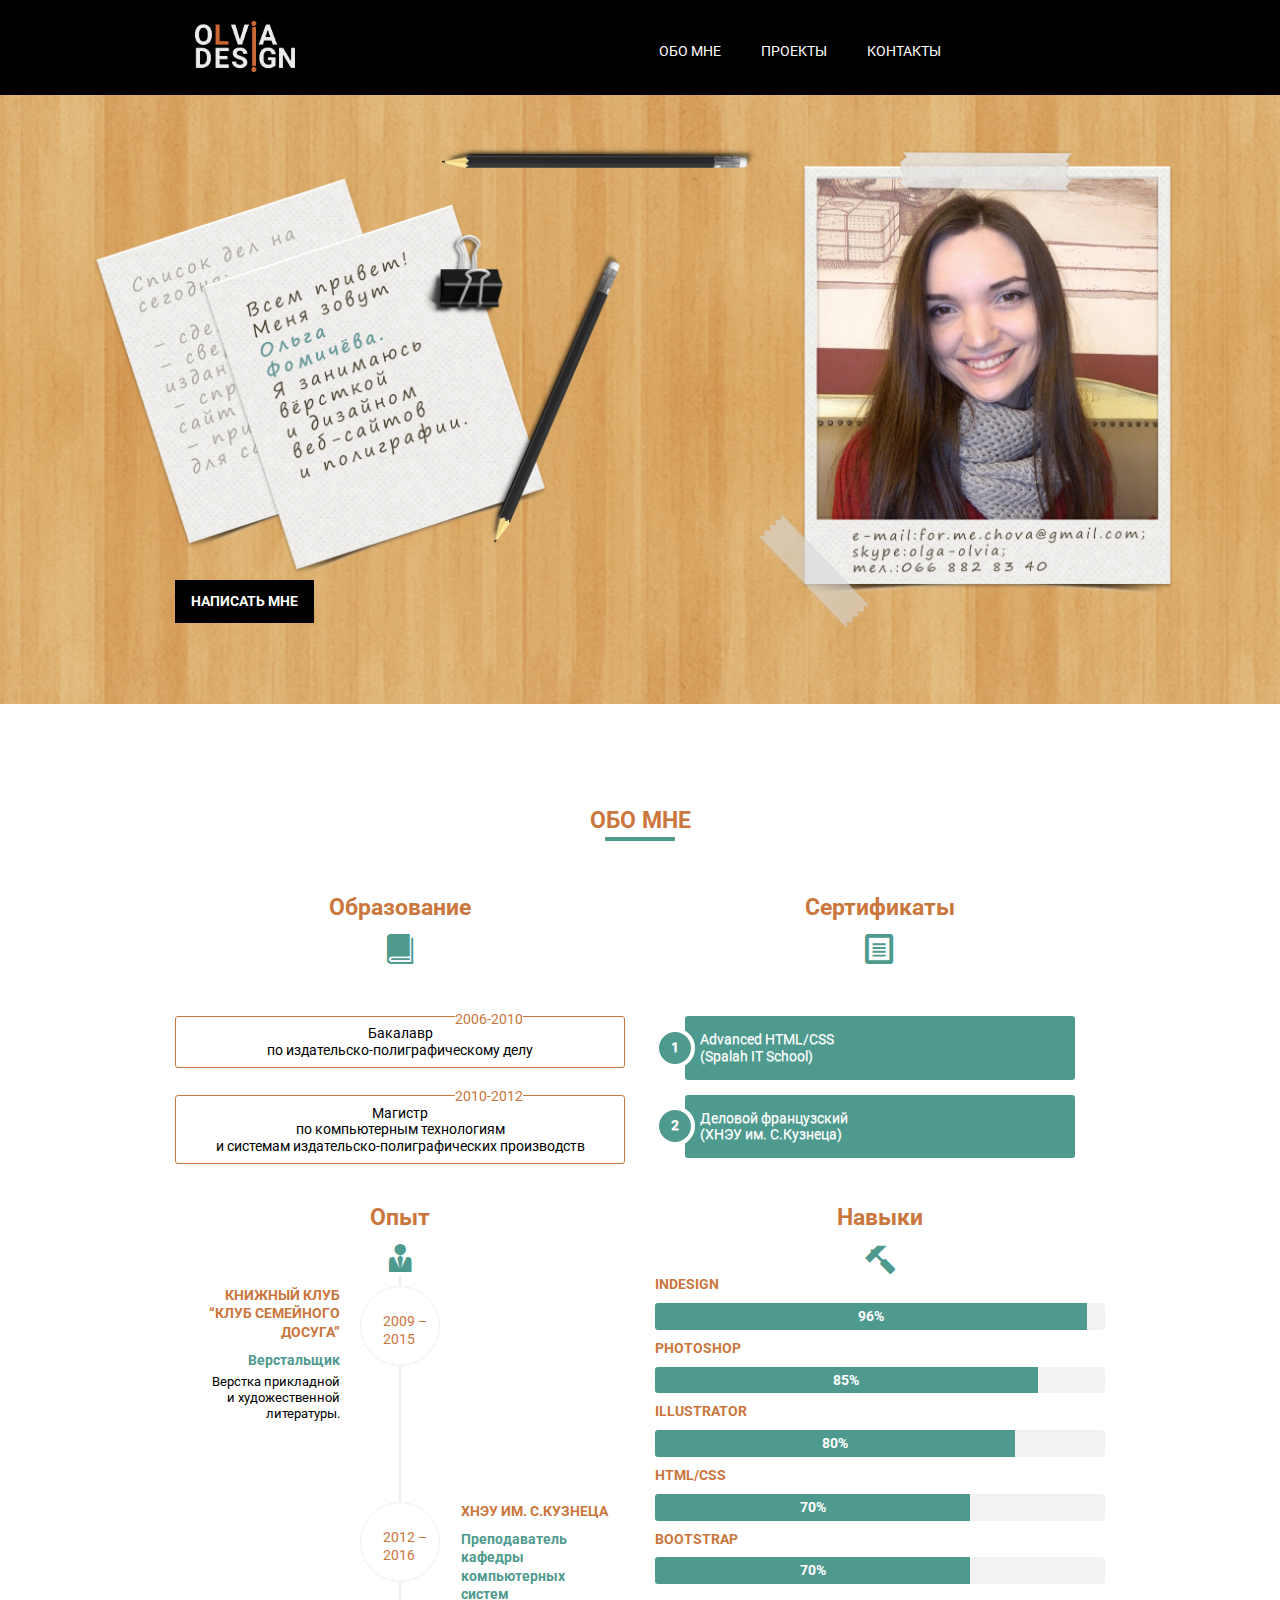
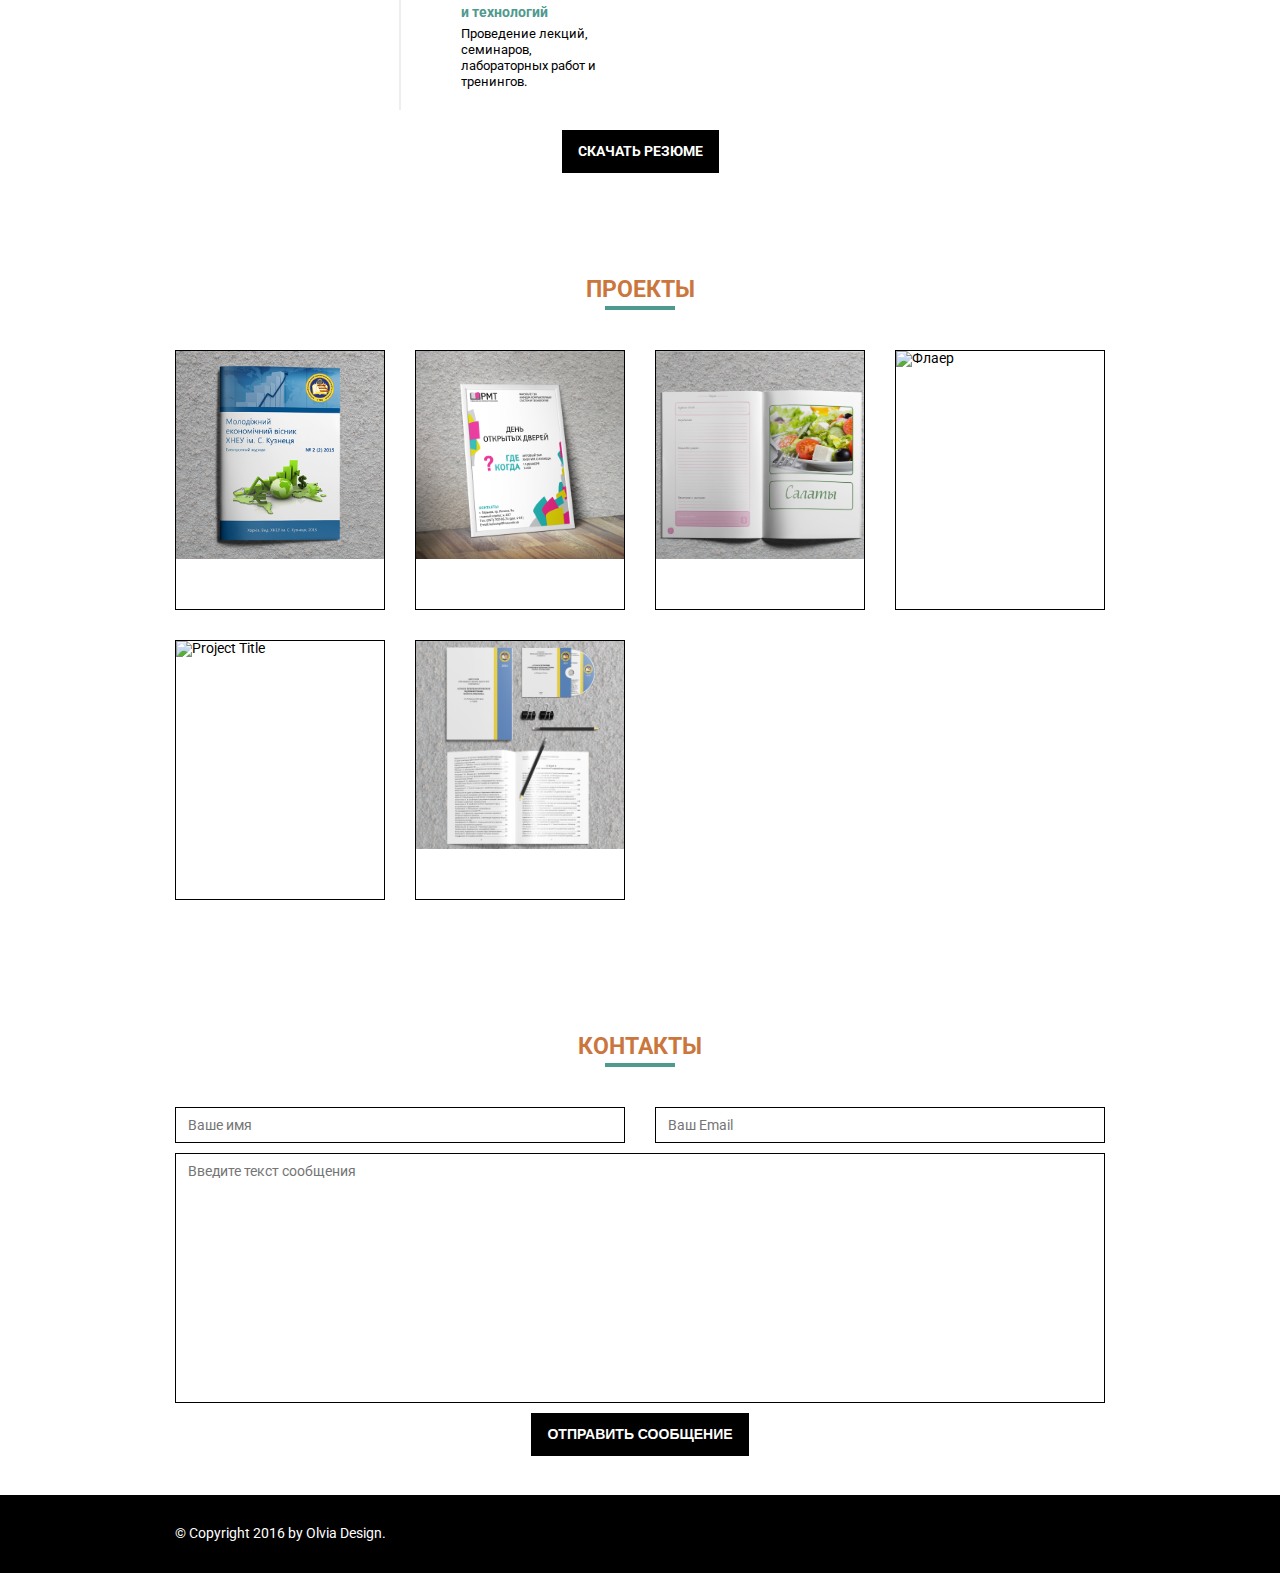
==== commit 71c0a4d4: "new desugn" ====
--- a/index.html
+++ b/index.html
@@ -14,12 +14,12 @@
         <div class="mainheader">
             <div class="container">
                 <div class="row row-md-center">
-                    <div class="col-xs-5 col-sm-5 col-md-4">
+                    <div class="col-xs-3 col-sm-3 col-md-4">
                         <div class="logo">
                             <a href="#"><img src="assets/images/logo.png" alt="olvia design"></a>
                         </div>
                     </div>
-                    <div class="col-xs-7 col-sm-7 col-md-8">
+                    <div class="col-xs-9 col-sm-9 col-md-8">
                         <nav>
                             <ul class="nav">
                                 <li><a href="#aboutme" class="page-scroll">ОБО МНЕ</a></li>
@@ -33,14 +33,14 @@
         </div>
     </header>
     <section class="block block-intro">
-        <img src="assets/images/photo_center.jpg" alt="" class="main-img">
+        <img src="assets/images/banner.jpg" alt="" class="main-img">
         <div class="container">
             <div class="btn btn-brand btn-write">Написать мне</div>
             <a class="btn btn-brand btn-write" href="#contacts">Написать мне</a>
-            <div class="intro-text">
+            <!-- <div class="intro-text">
                 <h1> Ольга Фомичёва. <br>   
                Дизайнер и верстальщик <br>  веб-сайтов и полиграфии.</h1>
-            </div>
+            </div> -->
         </div>
     </section>
     <section class="block block-resume">
@@ -50,8 +50,8 @@
                 <hr class="page-header-line">
             </div>
             <div class="row">
-                <div class="col-xs-6 col-sm-6 col-md-6">
-                    <h1>Образование</h1>
+                <div class="col-xs-12 col-sm-12 col-md-6">
+                    <h3>Образование</h3>
                     <span class="icon icon-book"></span>
                     <ol class="bullet">
                         <li>Бакалавр
@@ -65,8 +65,8 @@
                         <li>2010-2012</li>
                     </ol>
                 </div>
-                <div class="col-xs-6 col-sm-6 col-md-6">
-                    <h1>Сертификаты</h1>
+                <div class="col-xs-12 col-sm-12 col-md-6">
+                    <h3>Сертификаты</h3>
                     <span class="icon icon-file-text"></span>
                     <div class="sertificates">
                         <ol class="rounded">
@@ -77,8 +77,8 @@
                 </div>
             </div>
             <div class="row">
-                <div class="col-xs-6 col-sm-6 col-md-6">
-                    <h1>Опыт</h1>
+                <div class="col-xs-12 col-sm-12 col-md-6">
+                    <h3>Опыт</h3>
                     <span class="icon icon-user-tie"></span>
                     <div class="experience">
                         <div class="row">
@@ -90,11 +90,11 @@
                                         </div>
                                         <div class="timeline-panel">
                                             <div class="timeline-heading">
-                                                <h4>Книжный клуб “Клуб Семейного Досуга”</h4>
+                                                <h4>Книжный клуб <br> “Клуб Семейного Досуга”</h4>
                                                 <h4 class="subheading">Верстальщик</h4>
                                             </div>
                                             <div class="timeline-body">
-                                                <p>Верстка прикладной и художественной литературы.</p>
+                                                <p>Верстка прикладной <br> и художественной литературы.</p>
                                             </div>
                                         </div>
                                     </li>
@@ -105,7 +105,7 @@
                                         <div class="timeline-panel">
                                             <div class="timeline-heading">
                                                 <h4>ХНЭУ им. С.Кузнеца</h4>
-                                                <h4 class="subheading">Преподаватель кафедры компьютерных систем и технологий</h4>
+                                                <h4 class="subheading">Преподаватель кафедры компьютерных систем <br> и технологий</h4>
                                             </div>
                                             <div class="timeline-body">
                                                 <p> Проведение лекций, семинаров, лабораторных работ и тренингов.</p>
@@ -117,15 +117,15 @@
                         </div>
                     </div>
                 </div>
-                <div class="col-xs-6 col-sm-6 col-md-6">
-                    <h1>Навыки</h1>
+                <div class="col-xs-12 col-sm-12 col-md-6">
+                    <h3>Навыки</h3>
                     <span class="icon icon-hammer"></span>
                     <div class="skills">
                         <ul>
                             <li>InDesign
                                 <div class="progress">
-                                    <div class="progress-bar" role="progressbar" aria-valuenow="60" aria-valuemin="0" aria-valuemax="100" style="width: 90%;">
-                                        90%
+                                    <div class="progress-bar" role="progressbar" aria-valuenow="60" aria-valuemin="0" aria-valuemax="100" style="width: 96%;">
+                                        96%
                                     </div>
                                 </div>
                             </li>
@@ -171,22 +171,22 @@
                 <h1 id="projects">Проекты</h1>
                 <hr class="page-header-line">
             </div>
-            <div class="categories">
-                <ul class="cat">
-                    <li>
-                        <ol class="type">
-                            <li><a href="#" data-filter="*" class="active">Все проекты</a></li>
-                            <li><a href="#" data-filter=".web">Web-разработка</a></li>
-                            <li><a href="#" data-filter=".des">Дизайн</a></li>
-                            <li><a href="#" data-filter=".book">Книги</a></li>
-                        </ol>
-                    </li>
-                </ul>
-                <div class="clearfix"></div>
-            </div>
+       <!--      <div class="categories">
+           <ul class="cat">
+               <li>
+                   <ol class="type">
+                       <li><a href="#" data-filter="*" class="active">Все проекты</a></li>
+                       <li><a href="#" data-filter=".web">Web-разработка</a></li>
+                       <li><a href="#" data-filter=".des">Дизайн</a></li>
+                       <li><a href="#" data-filter=".book">Книги</a></li>
+                   </ol>
+               </li>
+           </ul>
+           <div class="clearfix"></div>
+       </div> -->
             <div class="row">
                 <!--      <div class="project-items">  -->
-                <div class="col-sm-6 col-md-3 col-lg-3 book">
+                <div class="col-sm-12 col-md-3 col-lg-3 book">
                     <div class="project-item">
                         <div class="hover-bg">
                             <a href="assets/images/project/01.jpg" title="Project description" rel="prettyPhoto">
@@ -199,7 +199,7 @@
                         </div>
                     </div>
                 </div>
-                <div class="col-sm-6 col-md-3 col-lg-3 des">
+                <div class="col-sm-12 col-md-3 col-lg-3 des">
                     <div class="project-item">
                         <div class="hover-bg">
                             <a href="assets/images/project/02.jpg" title="..." rel="prettyPhoto">
@@ -212,7 +212,7 @@
                         </div>
                     </div>
                 </div>
-                <div class="col-sm-6 col-md-3 col-lg-3 book">
+                <div class="col-sm-12 col-md-3 col-lg-3 book">
                     <div class="project-item">
                         <div class="hover-bg">
                             <a href="assets/images/project/03.jpg" title="..." rel="prettyPhoto">
@@ -225,7 +225,7 @@
                         </div>
                     </div>
                 </div>
-                <div class="col-sm-6 col-md-3 col-lg-3 des">
+                <div class="col-sm-12 col-md-3 col-lg-3 des">
                     <div class="project-item">
                         <div class="hover-bg">
                             <a href="assets/images/project/04.jpg" title="..." rel="prettyPhoto">
@@ -238,7 +238,7 @@
                         </div>
                     </div>
                 </div>
-                <div class="col-sm-6 col-md-3 col-lg-3 des">
+                <div class="col-sm-12 col-md-3 col-lg-3 des">
                     <div class="project-item">
                         <div class="hover-bg">
                             <a href="assets/images/project/05.jpg" title="..." rel="prettyPhoto">
@@ -251,7 +251,7 @@
                         </div>
                     </div>
                 </div>
-                <div class="col-sm-6 col-md-3 col-lg-3 book">
+                <div class="col-sm-12 col-md-3 col-lg-3 book">
                     <div class="project-item">
                         <div class="hover-bg">
                             <a href="assets/images/project/06.jpg" title="..." rel="prettyPhoto">
@@ -320,7 +320,7 @@
         <div class="container">
             <div class="row">
                 <div class="col-xs-6 col-sm-6 col-md-12">
-                    <p>© Copyright 2016 by Olvia Design. All Rights Reserved.</p>
+                    <p>© Copyright 2016 by Olvia Design.</p>
                 </div>
                 <div class="col-xs-6 col-sm-6 col-md-12">
                 </div>
--- a/assets/css/all.css
+++ b/assets/css/all.css
@@ -68,7 +68,7 @@
   color: #000;
   text-decoration: none; }
   a:hover {
-    color: #4dcdbd;
+    color: #ca763d;
     text-decoration: underline; }
 
 img {
@@ -77,7 +77,7 @@
   vertical-align: middle; }
 
 p {
-  line-height: 1.3; }
+  line-height: 1.2; }
 
 h1, h2, h3, h4, h5, h6,
 .h1, .h2, .h3, .h4, .h5, .h6 {
@@ -85,7 +85,7 @@
   font-weight: 700;
   font-style: normal;
   line-height: 1;
-  color: #4dcdbd; }
+  color: #ca763d; }
 
 h1, .h1 {
   font-size: 30px;
@@ -136,7 +136,7 @@
   text-transform: capitalize; }
 
 .text-brand {
-  color: #2e9e90; }
+  color: #ca763d; }
 
 .text-inverse {
   color: #fff; }
@@ -1346,22 +1346,24 @@
     margin: 0;
     padding: 0;
     list-style: none; }
-    .header .mainheader .nav li:hover {
-      background-color: #2e9e90; }
-    .header .mainheader .nav li a {
-      display: block;
-      text-transform: uppercase;
-      font-size: 12px;
-      color: #fff;
-      text-decoration: none;
-      padding: 10px;
-      margin-right: 10px;
-      margin-left: 10px; }
+    .header .mainheader .nav li {
+      margin-top: 10px; }
+      .header .mainheader .nav li:hover {
+        background-color: #ca763d; }
+      .header .mainheader .nav li a {
+        display: block;
+        text-transform: uppercase;
+        font-size: 14px;
+        color: #fff;
+        text-decoration: none;
+        padding: 10px;
+        margin-right: 10px;
+        margin-left: 10px; }
   @media screen and (min-width: 768px) {
     .header .mainheader {
       padding: 11px 0 13px; }
-      .header .mainheader .sub-nav li a {
-        font-size: 11px; } }
+      .header .mainheader .nav li a {
+        font-size: 14px; } }
 
 .flex {
   display: -webkit-flex;
@@ -1557,7 +1559,7 @@
   display: block;
   padding: 15px 15px;
   margin: 15px;
-  background: #f47870;
+  background: #4f9a8e;
   color: #fff;
   text-decoration: none;
   border-radius: 3px;
@@ -1573,7 +1575,7 @@
   left: -30px;
   top: 50%;
   margin-top: -20px;
-  background: #f47870;
+  background: #4f9a8e;
   height: 40px;
   width: 40px;
   line-height: 30px;
@@ -1591,8 +1593,8 @@
 
 .bullet li {
   position: relative;
-  margin-bottom: 1.5em;
-  border: 1px solid #2e9e90;
+  margin-bottom: 27px;
+  border: 1px solid #ca763d;
   padding: 0.6em;
   border-radius: 3px;
   color: #000; }
@@ -1604,7 +1606,7 @@
   padding-right: 0.4em;
   font-size: 16px;
   font-weight: bold;
-  color: #f47870;
+  color: #4f9a8e;
   background: #fff;
   /* 
 counter-increment: li;
@@ -1614,7 +1616,7 @@
   position: absolute;
   margin-top: -180px;
   margin-left: 280px;
-  color: #2e9e90; }
+  color: #ca763d; }
   .years > li {
     background-color: #fff;
     margin-bottom: 60px; }
@@ -1639,77 +1641,33 @@
       max-width: 100%;
       height: auto;
       position: relative; }
-    .block-intro .intro-text {
-      position: relative;
-      margin-top: -400px;
-      max-width: 600px;
-      color: #fff; }
-      @media screen and (max-width: 1320px) {
-        .block-intro .intro-text {
-          margin-top: -350px;
-          max-width: 450px; } }
-      @media screen and (max-width: 960px) {
-        .block-intro .intro-text {
-          margin-top: -290px;
-          max-width: 500px; } }
-      .block-intro .intro-text > h1 {
-        text-transform: uppercase;
-        font-weight: normal;
-        font-size: 16px;
-        text-align: left;
-        line-height: 1.6;
-        color: #fff;
-        background-color: rgba(56, 113, 106, 0.6);
-        margin-bottom: 15px;
-        padding: 15px;
-        -webkit-user-select: none;
-           -moz-user-select: none;
-            -ms-user-select: none;
-                user-select: none; }
-        @media screen and (max-width: 1320px) {
-          .block-intro .intro-text > h1 {
-            font-size: 14px; } }
-        @media screen and (max-width: 960px) {
-          .block-intro .intro-text > h1 {
-            font-size: 12px; } }
   .block-resume {
     text-align: center;
-    line-height: 1.3; }
-    .block-resume h1 {
-      margin-bottom: 20px; }
+    line-height: 1.2; }
     .block-resume .icon {
-      color: #2e9e90;
-      font-size: 30pt; }
+      color: #4f9a8e;
+      font-size: 30px; }
     .block-resume p {
       font-size: 14px; }
     .block-resume .education {
-      background-color: #2e9e90;
+      background-color: #ca763d;
       height: auto;
       color: #fff;
-      text-align: center;
-      padding: 20px 80px;
-      margin-top: 50px; }
+      text-align: center; }
     .block-resume .sertificates {
       text-align: left;
       color: #000;
       padding: 15px;
-      margin-bottom: 30px;
       margin-top: 20px; }
     .block-resume .skills {
       text-align: left;
-      padding: 15px;
-      margin-bottom: 30px;
-      margin-top: 20px;
       vertical-align: middle; }
       .block-resume .skills > ul > li {
-        color: #4dcdbd;
-        font-size: 14pt;
+        color: #ca763d;
+        font-size: 14px;
         font-weight: 700;
         text-transform: uppercase;
-        line-height: 1.3; }
-    .block-resume .experience {
-      margin-bottom: 30px;
-      margin-top: 20px; }
+        line-height: 1.2; }
   .block-contacts {
     text-align: center;
     margin-left: 120px;
@@ -1886,7 +1844,7 @@
   text-decoration: none;
   padding: 13px 16px;
   font-size: 14px;
-  line-height: 1.3;
+  line-height: 1.2;
   border-radius: 0;
   -webkit-user-select: none;
      -moz-user-select: none;
@@ -1910,11 +1868,11 @@
   border-color: #000; }
   .btn-brand:hover {
     color: #fff;
-    background-color: #2e9e90;
+    background-color: #ca763d;
     border-color: #000; }
   .btn-brand:active, .btn-brand.active {
     color: #fff;
-    background-color: #2e9e90;
+    background-color: #ca763d;
     border-color: #000; }
   .btn-brand.disabled, .btn-brand.disabled:hover, .btn-brand.disabled:focus, .btn-brand.disabled.focus, .btn-brand.disabled:active, .btn-brand.disabled.active, .btn-brand[disabled], .btn-brand[disabled]:hover, .btn-brand[disabled]:focus, .btn-brand[disabled].focus, .btn-brand[disabled]:active, .btn-brand[disabled].active,
   fieldset[disabled] .btn-brand,
@@ -1932,12 +1890,21 @@
 
 .btn-write {
   position: absolute;
-  bottom: 80px; }
+  bottom: 120px; }
+  @media screen and (max-width: 960px) {
+    .btn-write {
+      bottom: 80px;
+      left: 80px; } }
+  @media screen and (max-width: 640px) {
+    .btn-write {
+      bottom: 90px;
+      left: 70px;
+      font-size: 10px; } }
 
 .btn-trapezium {
   padding: 13px 18px;
   font-size: 14px;
-  line-height: 1.3;
+  line-height: 1.2;
   border-radius: 0;
   display: inline-block;
   z-index: 1;
@@ -1971,19 +1938,19 @@
 .btn-lg {
   padding: 13px 13px;
   font-size: 23px;
-  line-height: 1.3;
+  line-height: 1.2;
   border-radius: 0; }
 
 .btn-sm {
   padding: 11px 18px;
   font-size: 11px;
-  line-height: 1.3;
+  line-height: 1.2;
   border-radius: 0; }
 
 .btn-md {
   padding: 14px 7px;
   font-size: 14px;
-  line-height: 1.3;
+  line-height: 1.2;
   border-radius: 0; }
 
 .btn-link {
@@ -1997,7 +1964,7 @@
   .btn-link, .btn-link:hover, .btn-link:focus, .btn-link:active {
     border-color: transparent; }
   .btn-link:hover, .btn-link:focus {
-    color: #4dcdbd;
+    color: #ca763d;
     text-decoration: underline;
     background-color: transparent; }
   .btn-link[disabled]:hover, .btn-link[disabled]:focus,
@@ -2022,7 +1989,7 @@
   text-align: center;
   padding: 10px;
   position: relative;
-  color: #2e9e90;
+  color: #ca763d;
   /*  &:hover {
        &:before {
            content: '';
@@ -2038,9 +2005,9 @@
     margin: 5px;
     padding-top: 5px;
     display: inline-block;
-    font-size: 15px;
+    font-size: 30px;
     text-transform: uppercase;
-    color: #2e9e90; }
+    color: #ca763d; }
     .page-header h1:after,
     .page-header .h1:after {
       left: 100%; }
@@ -2052,7 +2019,7 @@
     width: 70px;
     text-align: center;
     position: relative;
-    background: #f47870;
+    background: #4f9a8e;
     margin: 0 auto;
     border: 0; }
   @media screen and (min-width: 480px) {
@@ -2060,11 +2027,11 @@
       margin-bottom: 30px; }
       .page-header h1,
       .page-header .h1 {
-        font-size: 30px; } }
+        font-size: 23px; } }
   @media screen and (min-width: 769px) {
     .page-header h1,
     .page-header .h1 {
-      font-size: 30px;
+      font-size: 23px;
       /*  padding: 0 95px; */ } }
 
 /* 
@@ -2214,10 +2181,10 @@
   display: block;
   margin-top: 5px;
   margin-bottom: 10px;
-  color: #f47870; }
+  color: #4f9a8e; }
 
 .text-danger {
-  color: #f47870;
+  color: #4f9a8e;
   text-align: left; }
 
 .form-control {
@@ -2234,7 +2201,7 @@
   /*  margin-bottom: 15px; */ }
 
 .form-control:focus {
-  border-color: #2e9e90;
+  border-color: #ca763d;
   outline: 0;
   box-shadow: transparent; }
 
@@ -2317,15 +2284,15 @@
   content: ''; }
 
 ol.type li a {
-  color: #616e7c;
+  color: #ca763d;
   padding: 2px 8px; }
 
 ol.type li a.active {
-  color: #E87E04;
+  color: #4f9a8e;
   padding: 2px 8px; }
 
 ol.type li a:hover {
-  color: #E87E04; }
+  color: #4f9a8e; }
 
 .isotope-item {
   z-index: 2; }
@@ -2368,7 +2335,8 @@
 .project-item .hover-bg {
   height: 260px;
   overflow: hidden;
-  position: relative; }
+  position: relative;
+  border: solid 1px #000; }
 
 .hover-bg .hover-text {
   position: absolute;
@@ -2387,14 +2355,16 @@
   -webkit-transform: translateY(100%);
   -ms-transform: translateY(100%);
       transform: translateY(100%);
-  transition: all 0.3s; }
+  transition: all 0.3s;
+  color: #4f9a8e; }
 
 .hover-bg:hover .hover-text > h4 {
   opacity: 1;
   -webkit-backface-visibility: hidden;
   -webkit-transform: translateY(0);
   -ms-transform: translateY(0);
-      transform: translateY(0); }
+      transform: translateY(0);
+  color: #4f9a8e; }
 
 .hover-bg .hover-text > i {
   opacity: 0;
@@ -3152,22 +3122,22 @@
   position: relative;
   padding: 0;
   list-style: none;
-  line-height: 1.3; }
+  line-height: 1.2; }
 
 .timeline:before {
   content: "";
   position: absolute;
   top: 0;
   bottom: 0;
-  left: 40px;
+  left: 10px;
   width: 2px;
   margin-left: -1.5px;
   background-color: #eee; }
 
 .timeline > li {
   position: relative;
-  margin-bottom: 50px;
-  min-height: 50px; }
+  margin-bottom: 30px;
+  min-height: 30px; }
 
 .timeline > li:before, .timeline > li:after {
   content: " ";
@@ -3180,13 +3150,13 @@
   float: right;
   position: relative;
   width: 100%;
-  padding: 0 20px 0 10px;
+  padding: 0 10px 0 10px;
   text-align: left; }
 
 .timeline > li .timeline-panel:before {
   right: auto;
-  left: -15px;
-  border-right-width: 15px;
+  left: -10px;
+  border-right-width: 10px;
   border-left-width: 0; }
 
 .timeline > li .timeline-panel:after {
@@ -3199,8 +3169,8 @@
   z-index: 100;
   position: absolute;
   left: 0;
-  width: 70px;
-  height: 70px;
+  width: 40px;
+  height: 40px;
   margin-left: 0;
   border: 1px solid #eee;
   border-radius: 100%;
@@ -3209,7 +3179,7 @@
 
 .timeline > li .timeline-image h4 {
   margin-top: 20px;
-  font-size: 14px;
+  font-size: 12px;
   text-transform: uppercase; }
 
 .timeline > li.timeline-inverted > .timeline-panel {
@@ -3230,20 +3200,21 @@
   border-left-width: 0; }
 
 .timeline > li:last-child {
-  margin-bottom: 40px; }
+  margin-bottom: 20px; }
 
 .timeline .timeline-heading h4 {
   margin-top: 0;
   text-transform: uppercase;
-  font-size: 14pt;
+  font-size: 14px;
   line-height: 1.3; }
 
 .timeline .timeline-heading h2 {
-  margin-top: 30px; }
+  margin-top: 25px; }
 
 .timeline .timeline-heading h4.subheading {
   text-transform: none;
-  color: #f47870; }
+  color: #4f9a8e;
+  margin-bottom: 5px; }
 
 .timeline .timeline-body > p, .timeline .timeline-body > ul {
   margin-bottom: 0;
@@ -3257,8 +3228,8 @@
   .timeline:before {
     left: 50%; }
   .timeline > li {
-    margin-bottom: 100px;
-    min-height: 100px; }
+    margin-bottom: 50px;
+    min-height: 50px; }
   .timeline > li .timeline-panel {
     float: left;
     width: 41%;
@@ -3280,35 +3251,36 @@
 
 @media (min-width: 992px) {
   .timeline > li {
-    min-height: 150px; }
+    min-height: 100px; }
   .timeline > li .timeline-panel {
     padding: 0 20px 20px; }
   .timeline > li .timeline-image {
-    width: 80px;
-    height: 80px;
+    width: 70px;
+    height: 70px;
     /* margin-left: -95px; */ }
   .timeline > li .timeline-image h4 {
     margin-top: 20px;
-    font-size: 18px;
+    font-size: 14px;
     line-height: 1.3; }
   .timeline > li.timeline-inverted > .timeline-panel {
     padding: 0 20px 20px; } }
 
 @media (min-width: 1200px) {
   .timeline > li {
-    min-height: 150px; }
+    min-height: 70px; }
   .timeline > li .timeline-panel {
     padding: 10px 20px 20px 10px;
     font-size: 12pt; }
   .timeline > li .timeline-image {
-    width: 100px;
-    height: 100px;
-    /* margin-left: -75px; */ }
+    width: 80px;
+    height: 80px;
+    margin-left: -40px;
+    margin-top: 10px; }
   .timeline > li .timeline-image h4 {
     margin-top: 25px;
     font-weight: 400;
     text-align: left;
-    margin-left: 25px; }
+    margin-left: 22px; }
   .timeline > li.timeline-inverted > .timeline-panel {
     padding: 10px 10px 20px 20px; } }
 
@@ -3326,20 +3298,20 @@
 
 .progress {
   overflow: hidden;
-  height: 1.3;
-  margin-bottom: 1.3;
+  height: 1.2;
+  margin-bottom: 1.2;
   background-color: #f2f2f2;
-  margin: 15px 0;
+  margin: 10px 0;
   border-radius: 3px; }
 
 .progress-bar {
   float: left;
   width: 0%;
   height: 100%;
-  line-height: 1.3;
+  line-height: 1.2;
   color: #fff;
   text-align: center;
-  background-color: #f47870;
+  background-color: #4f9a8e;
   padding: 5px 0;
   transition: all .3s ease-out;
   /*    &:hover {
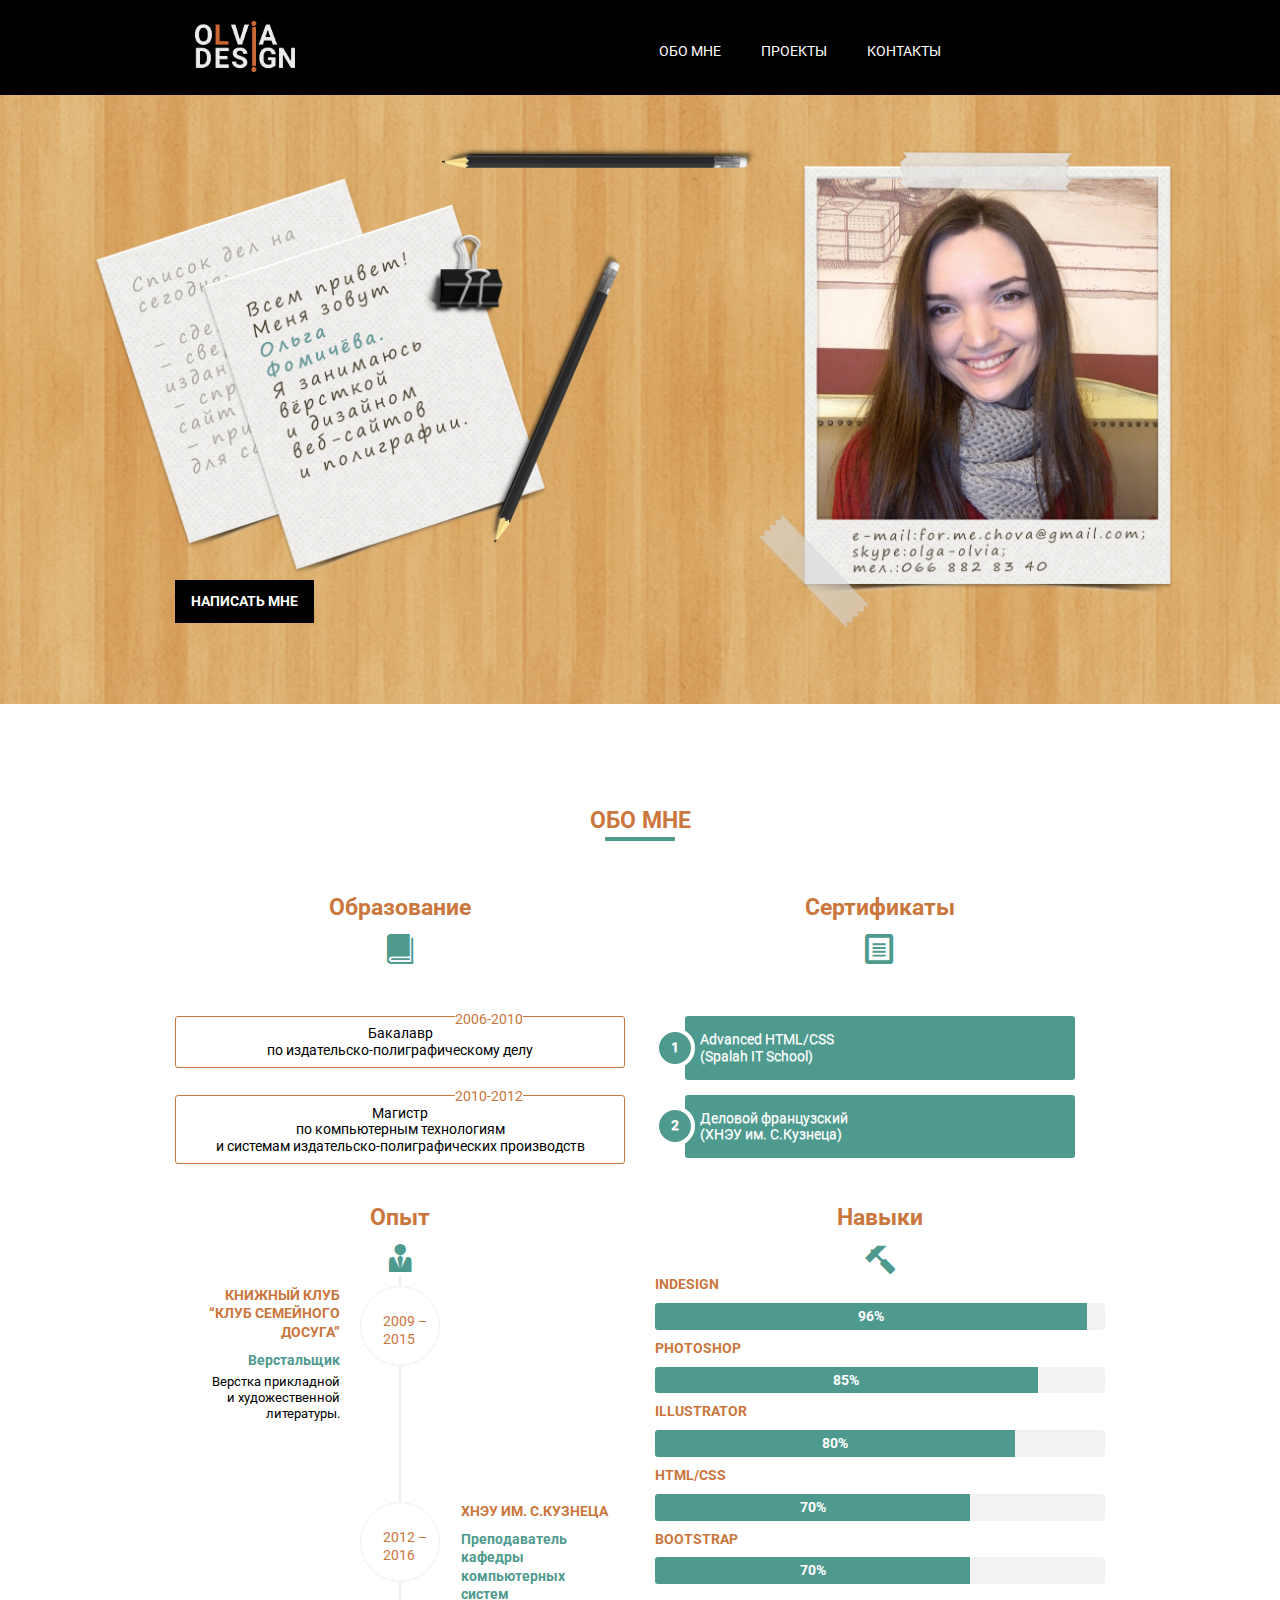
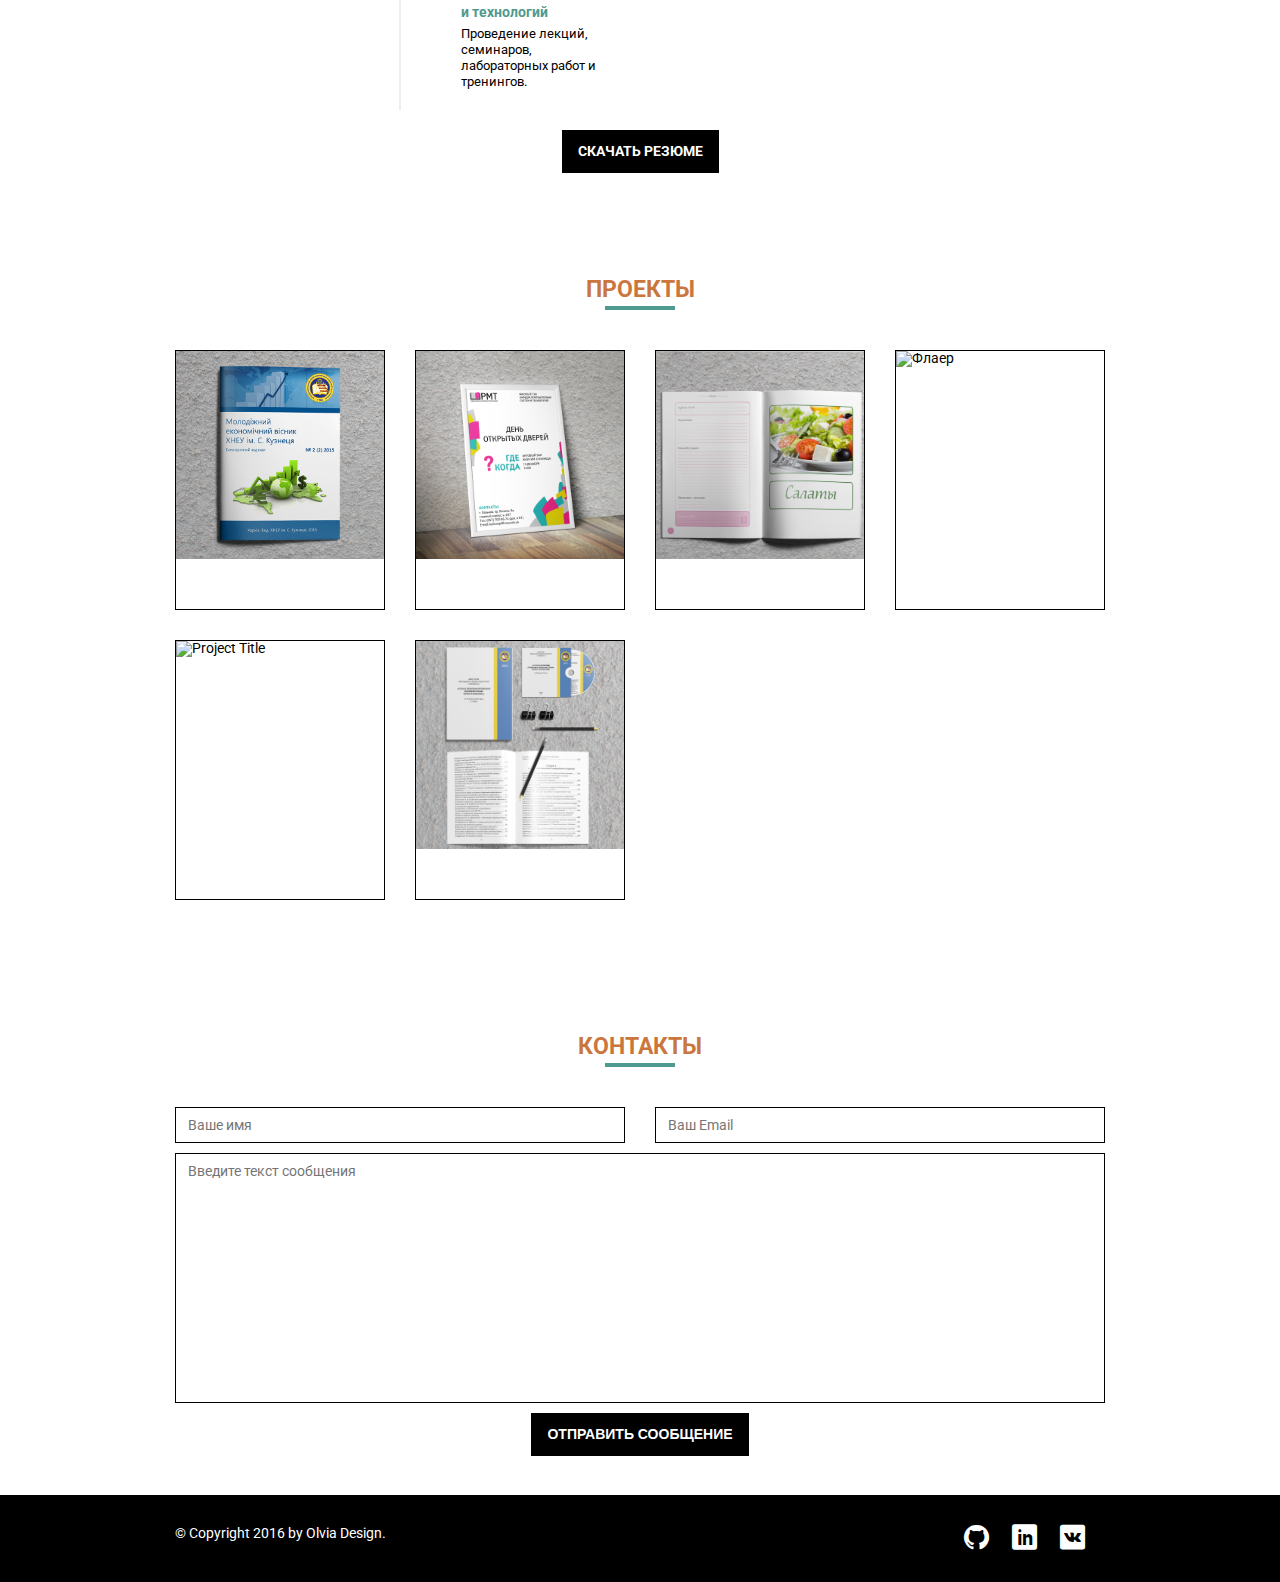
==== commit dfc105c0: "add social list" ====
--- a/index.html
+++ b/index.html
@@ -94,7 +94,8 @@
                                                 <h4 class="subheading">Верстальщик</h4>
                                             </div>
                                             <div class="timeline-body">
-                                                <p>Верстка прикладной <br> и художественной литературы.</p>
+                                                <p>Верстка прикладной
+                                                    <br> и художественной литературы.</p>
                                             </div>
                                         </div>
                                     </li>
@@ -171,7 +172,7 @@
                 <h1 id="projects">Проекты</h1>
                 <hr class="page-header-line">
             </div>
-       <!--      <div class="categories">
+            <!--      <div class="categories">
            <ul class="cat">
                <li>
                    <ol class="type">
@@ -319,10 +320,18 @@
     <footer class="footer">
         <div class="container">
             <div class="row">
-                <div class="col-xs-6 col-sm-6 col-md-12">
+                <div class="col-xs-6 col-sm-6 col-md-6">
                     <p>© Copyright 2016 by Olvia Design.</p>
                 </div>
-                <div class="col-xs-6 col-sm-6 col-md-12">
+                <div class="col-xs-6 col-sm-6 col-md-6">
+                    <div class="list-social">
+                        <ul>
+                            <li><a href="https://github.com/olvia" title="github"> <span class="icon icon-github"></span></a></li>
+                            <li><a href="https://www.linkedin.com/in/olga-fomichova-6579ab61?trk=hp-identity-name" title="linkedin"><span class="icon icon-linkedin"></span></a></li>
+                            <li><a href="https://vk.com/olvias" title="vkontakte"> <span class="icon icon-vk"></span></a></li>
+                            <!-- <li><a href="#"><span class="icon icon-skype"></span></a></li> -->
+                        </ul>
+                    </div>
                 </div>
             </div>
         </div>
@@ -331,21 +340,18 @@
     <script type="text/javascript" src="assets/js/assets.js"></script>
     <script type="text/javascript">
     $(document).ready(function() {
-                $("#form").submit(function() { //устанавливаем событие отправки для формы с id=form
-                        var form_data = $(this).serialize(); //собераем все данные из формы
-                        $.ajax({
-                                type: "POST", //Метод отправки
-                                url: "assets/php/mail/contact_me.php", //путь до php фаила отправителя
-                                data: form_data,
-                                success: function() {
-                                    alert("Ваше сообщение отпрвлено!");
-                                }
-                            });
-                    });
+        $("#form").submit(function() { //устанавливаем событие отправки для формы с id=form
+            var form_data = $(this).serialize(); //собераем все данные из формы
+            $.ajax({
+                type: "POST", //Метод отправки
+                url: "assets/php/mail/contact_me.php", //путь до php фаила отправителя
+                data: form_data,
+                success: function() {
+                    alert("Ваше сообщение отпрвлено!");
+                }
             });
-                       
-          
-
+        });
+    });
     </script>
 </body>
 
--- a/assets/css/all.css
+++ b/assets/css/all.css
@@ -1349,7 +1349,7 @@
     .header .mainheader .nav li {
       margin-top: 10px; }
       .header .mainheader .nav li:hover {
-        background-color: #ca763d; }
+        background-color: #4f9a8e; }
       .header .mainheader .nav li a {
         display: block;
         text-transform: uppercase;
@@ -1503,49 +1503,17 @@
 .list-social {
   margin: 0;
   padding: 0;
-  list-style: none;
-  font-size: 0;
-  display: none;
-  margin-right: 20px; }
-  @media screen and (min-width: 480px) {
-    .list-social {
-      display: -webkit-inline-flex;
-      display: -ms-inline-flexbox;
-      display: inline-flex; } }
-  .list-social li a {
-    text-decoration: none;
-    color: #000; }
-  .list-social li + li {
-    margin-left: 16px; }
-  .list-social-sm li + li {
-    margin-left: 12px; }
-  .list-social-footer {
-    display: -webkit-inline-flex;
-    display: -ms-inline-flexbox;
-    display: inline-flex; }
-    .list-social-footer li + li {
-      margin-left: 15px; }
-    @media screen and (min-width: 480px) {
-      .list-social-footer {
-        display: none; } }
-
-.list-pay {
-  display: -webkit-inline-flex;
-  display: -ms-inline-flexbox;
-  display: inline-flex;
-  -webkit-flex-direction: row;
-      -ms-flex-direction: row;
-          flex-direction: row;
-  -webkit-flex-wrap: nowrap;
-      -ms-flex-wrap: nowrap;
-          flex-wrap: nowrap; }
-  .list-pay li a {
-    color: #363636;
-    font-size: 21px; }
-    .list-pay li a:hover {
+  text-align: right; }
+  .list-social > ul > li {
+    margin-right: 20px;
+    display: inline;
+    list-style: none; }
+    .list-social > ul > li > a {
+      color: #fff;
+      font-size: 25px;
       text-decoration: none; }
-  .list-pay li + li {
-    margin-left: 21px; }
+      .list-social > ul > li > a:hover {
+        color: #4f9a8e; }
 
 .rounded {
   counter-reset: li;
@@ -1868,11 +1836,11 @@
   border-color: #000; }
   .btn-brand:hover {
     color: #fff;
-    background-color: #ca763d;
+    background-color: #4f9a8e;
     border-color: #000; }
   .btn-brand:active, .btn-brand.active {
     color: #fff;
-    background-color: #ca763d;
+    background-color: #4f9a8e;
     border-color: #000; }
   .btn-brand.disabled, .btn-brand.disabled:hover, .btn-brand.disabled:focus, .btn-brand.disabled.focus, .btn-brand.disabled:active, .btn-brand.disabled.active, .btn-brand[disabled], .btn-brand[disabled]:hover, .btn-brand[disabled]:focus, .btn-brand[disabled].focus, .btn-brand[disabled]:active, .btn-brand[disabled].active,
   fieldset[disabled] .btn-brand,
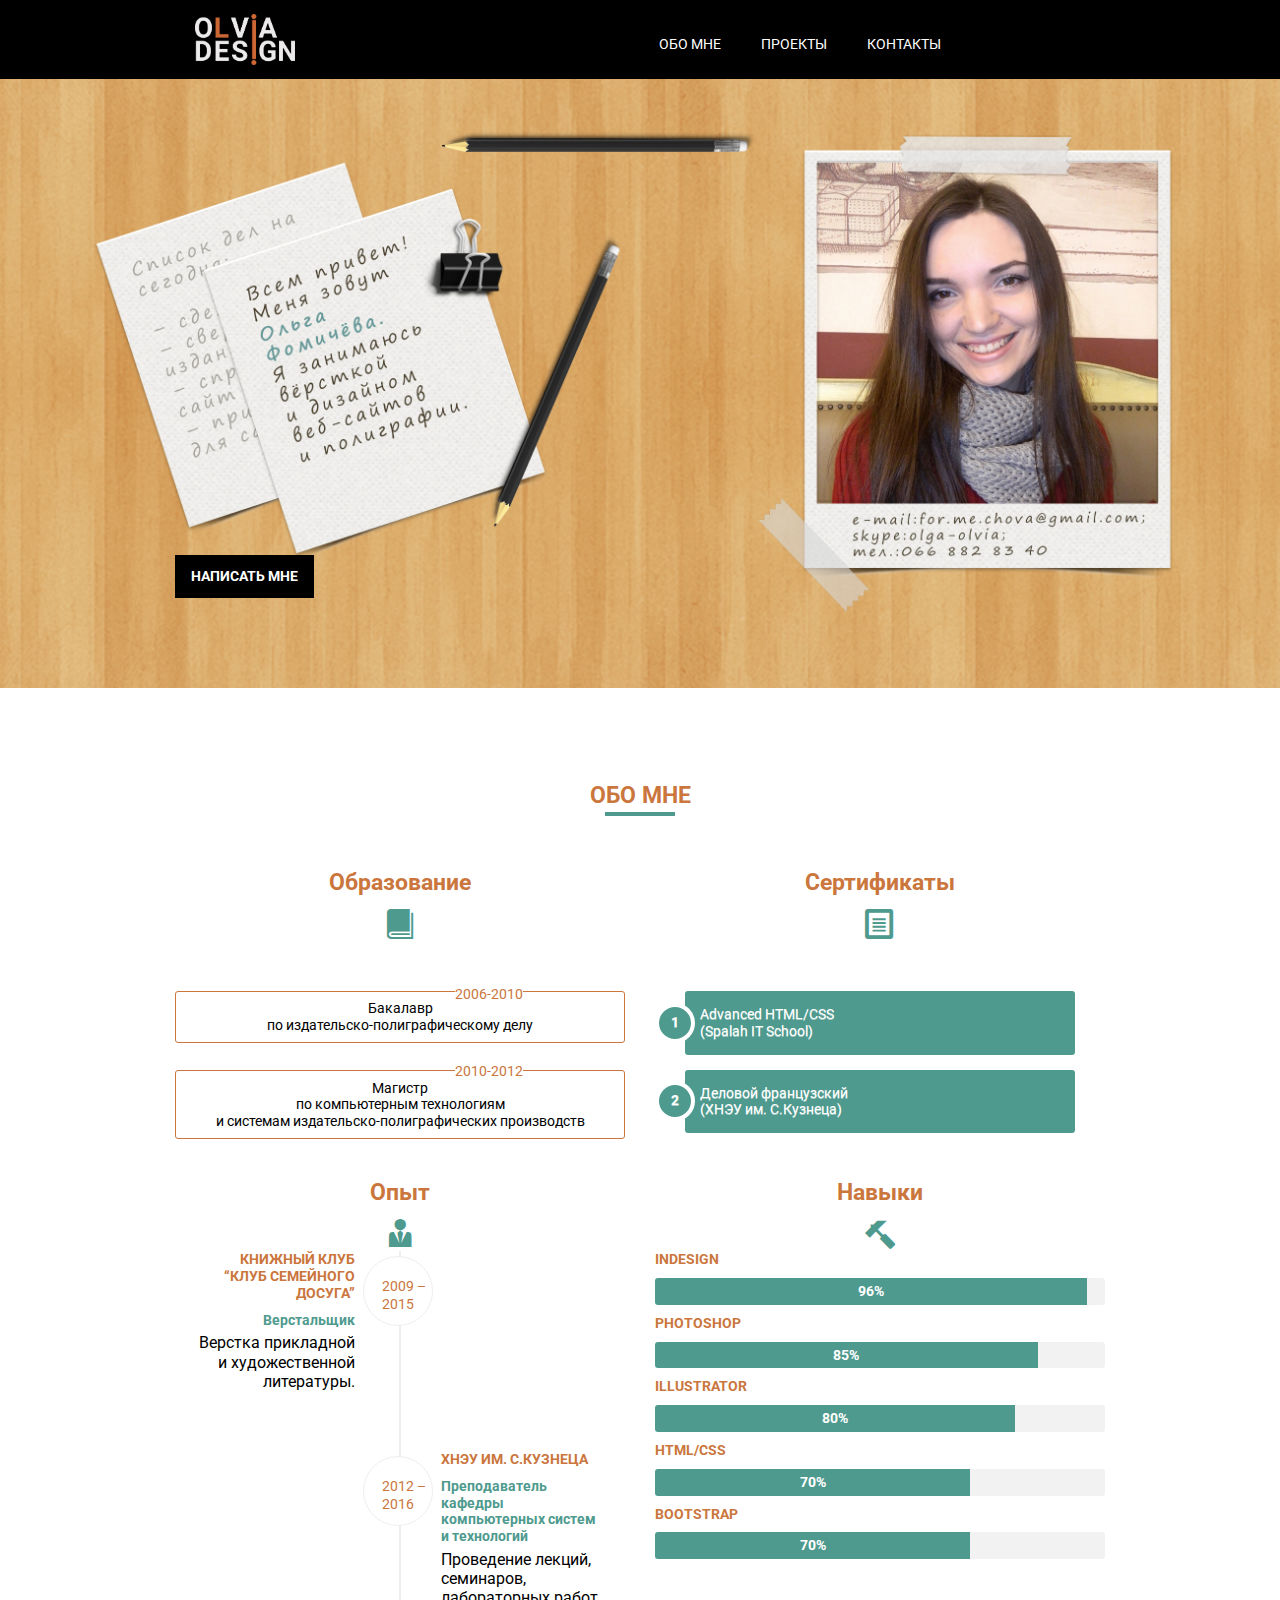
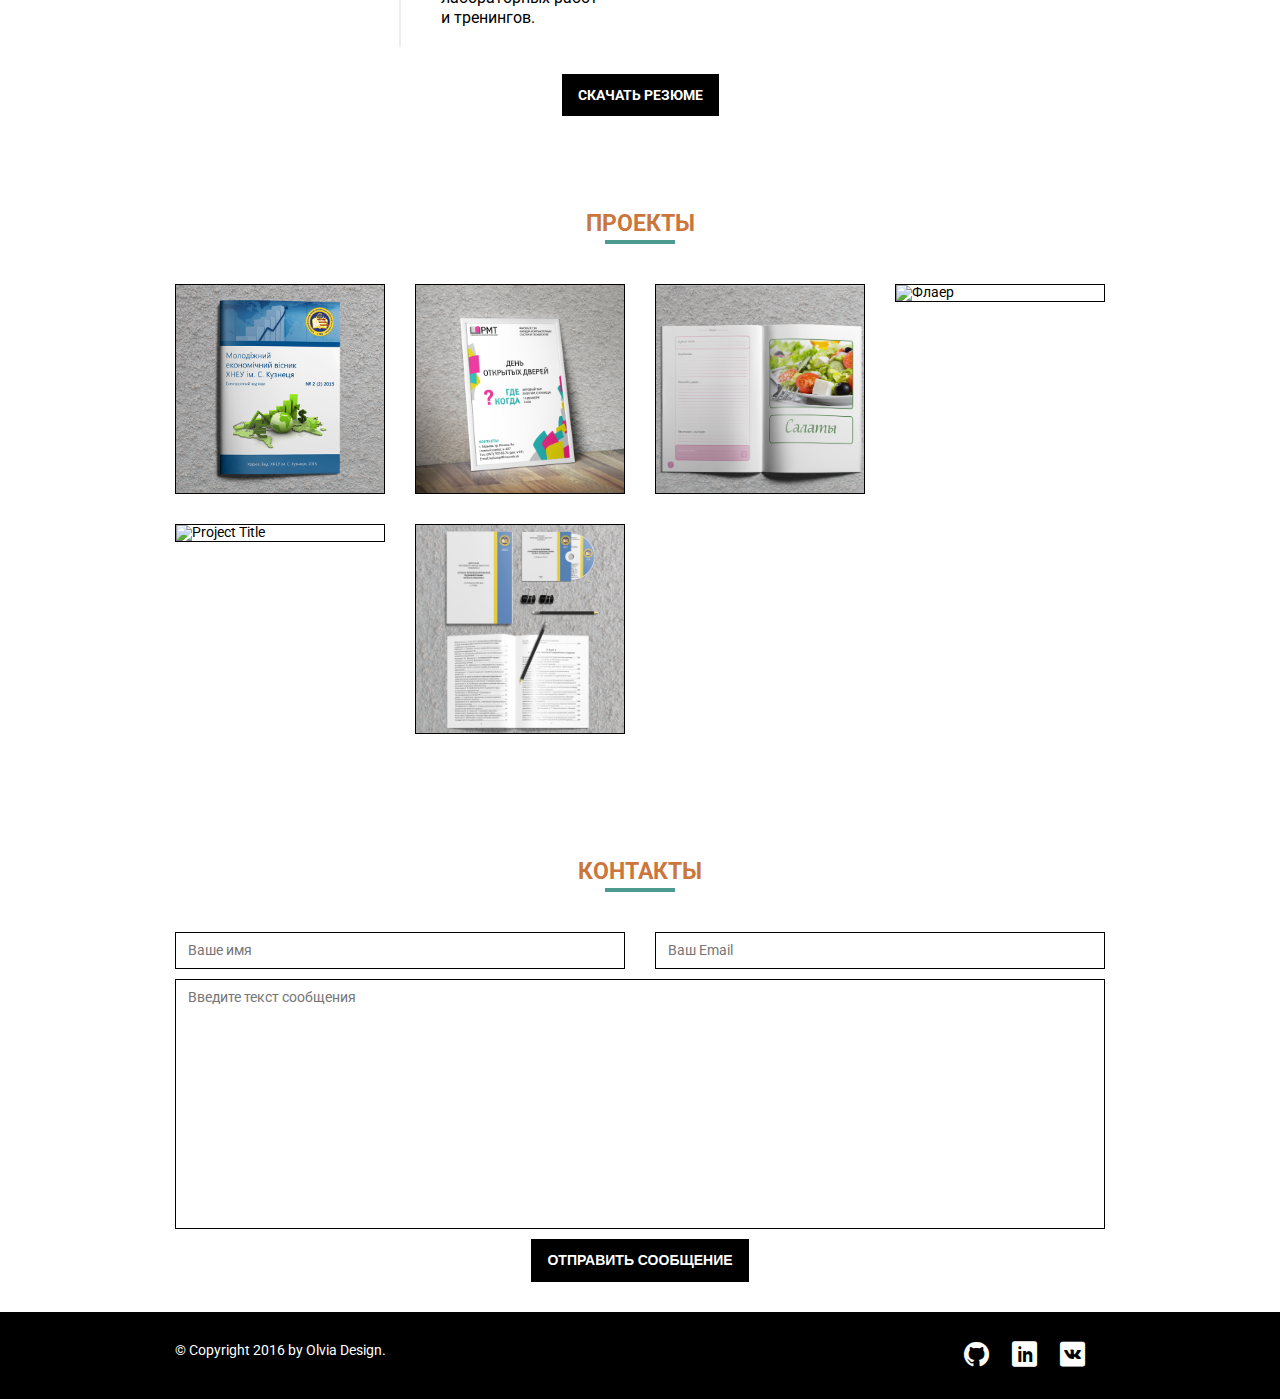
==== commit c33a3831: "change timeline" ====
--- a/index.html
+++ b/index.html
@@ -162,6 +162,7 @@
                     </div>
                 </div>
             </div>
+            <br>
             <a class="btn btn-brand" href="assets/images/resume.jpg" download>Скачать резюме</a>
         </div>
         </div>
@@ -187,7 +188,7 @@
        </div> -->
             <div class="row">
                 <!--      <div class="project-items">  -->
-                <div class="col-sm-12 col-md-3 col-lg-3 book">
+                <div class="col-sm-12 col-md-6 col-lg-3 book">
                     <div class="project-item">
                         <div class="hover-bg">
                             <a href="assets/images/project/01.jpg" title="Project description" rel="prettyPhoto">
@@ -200,7 +201,7 @@
                         </div>
                     </div>
                 </div>
-                <div class="col-sm-12 col-md-3 col-lg-3 des">
+                <div class="col-sm-12 col-md-6 col-lg-3 des">
                     <div class="project-item">
                         <div class="hover-bg">
                             <a href="assets/images/project/02.jpg" title="..." rel="prettyPhoto">
@@ -213,7 +214,7 @@
                         </div>
                     </div>
                 </div>
-                <div class="col-sm-12 col-md-3 col-lg-3 book">
+                <div class="col-sm-12 col-md-6 col-lg-3 book">
                     <div class="project-item">
                         <div class="hover-bg">
                             <a href="assets/images/project/03.jpg" title="..." rel="prettyPhoto">
@@ -226,7 +227,7 @@
                         </div>
                     </div>
                 </div>
-                <div class="col-sm-12 col-md-3 col-lg-3 des">
+                <div class="col-sm-12 col-md-6 col-lg-3 des">
                     <div class="project-item">
                         <div class="hover-bg">
                             <a href="assets/images/project/04.jpg" title="..." rel="prettyPhoto">
@@ -239,7 +240,7 @@
                         </div>
                     </div>
                 </div>
-                <div class="col-sm-12 col-md-3 col-lg-3 des">
+                <div class="col-sm-12 col-md-6 col-lg-3 des">
                     <div class="project-item">
                         <div class="hover-bg">
                             <a href="assets/images/project/05.jpg" title="..." rel="prettyPhoto">
@@ -252,7 +253,7 @@
                         </div>
                     </div>
                 </div>
-                <div class="col-sm-12 col-md-3 col-lg-3 book">
+                <div class="col-sm-12 col-md-6 col-lg-3 book">
                     <div class="project-item">
                         <div class="hover-bg">
                             <a href="assets/images/project/06.jpg" title="..." rel="prettyPhoto">
@@ -340,11 +341,11 @@
     <script type="text/javascript" src="assets/js/assets.js"></script>
     <script type="text/javascript">
     $(document).ready(function() {
-        $("#form").submit(function() { //устанавливаем событие отправки для формы с id=form
-            var form_data = $(this).serialize(); //собераем все данные из формы
+        $("#form").submit(function() { 
+            var form_data = $(this).serialize(); 
             $.ajax({
-                type: "POST", //Метод отправки
-                url: "assets/php/mail/contact_me.php", //путь до php фаила отправителя
+                type: "POST", 
+                url: "assets/php/mail/contact_me.php", 
                 data: form_data,
                 success: function() {
                     alert("Ваше сообщение отпрвлено!");
--- a/assets/css/all.css
+++ b/assets/css/all.css
@@ -1324,6 +1324,7 @@
         -ms-flex-item-align: end;
             align-self: flex-end; } }
 
+/* @import 'icons/variables'; */
 .header .mainheader {
   background: #000;
   padding: 4px 0;
@@ -1359,11 +1360,11 @@
         padding: 10px;
         margin-right: 10px;
         margin-left: 10px; }
-  @media screen and (min-width: 768px) {
+  @media screen and (max-width: 768px) {
     .header .mainheader {
       padding: 11px 0 13px; }
       .header .mainheader .nav li a {
-        font-size: 14px; } }
+        font-size: 8pt; } }
 
 .flex {
   display: -webkit-flex;
@@ -1597,7 +1598,7 @@
   position: relative; }
 
 .block {
-  padding: 46px 0 39px; }
+  padding: 46px 0 30px; }
   .block-intro {
     text-align: left;
     padding-top: 0px;
@@ -1861,13 +1862,14 @@
   bottom: 120px; }
   @media screen and (max-width: 960px) {
     .btn-write {
-      bottom: 80px;
-      left: 80px; } }
-  @media screen and (max-width: 640px) {
+      bottom: 60px;
+      left: 90px; } }
+  @media screen and (max-width: 768px) {
     .btn-write {
-      bottom: 90px;
-      left: 70px;
-      font-size: 10px; } }
+      bottom: 40px;
+      left: 65px;
+      font-size: 10px;
+      padding: 10px; } }
 
 .btn-trapezium {
   padding: 13px 18px;
@@ -2301,7 +2303,7 @@
   transform: scale(1.2); }
 
 .project-item .hover-bg {
-  height: 260px;
+  /* height: 260px; */
   overflow: hidden;
   position: relative;
   border: solid 1px #000; }
@@ -3091,166 +3093,169 @@
   padding: 0;
   list-style: none;
   line-height: 1.2; }
-
-.timeline:before {
-  content: "";
-  position: absolute;
-  top: 0;
-  bottom: 0;
-  left: 10px;
-  width: 2px;
-  margin-left: -1.5px;
-  background-color: #eee; }
-
-.timeline > li {
-  position: relative;
-  margin-bottom: 30px;
-  min-height: 30px; }
-
-.timeline > li:before, .timeline > li:after {
-  content: " ";
-  display: table; }
-
-.timeline > li:after {
-  clear: both; }
-
-.timeline > li .timeline-panel {
-  float: right;
-  position: relative;
-  width: 100%;
-  padding: 0 10px 0 10px;
-  text-align: left; }
-
-.timeline > li .timeline-panel:before {
-  right: auto;
-  left: -10px;
-  border-right-width: 10px;
-  border-left-width: 0; }
-
-.timeline > li .timeline-panel:after {
-  right: auto;
-  left: -14px;
-  border-right-width: 14px;
-  border-left-width: 0; }
-
-.timeline > li .timeline-image {
-  z-index: 100;
-  position: absolute;
-  left: 0;
-  width: 40px;
-  height: 40px;
-  margin-left: 0;
-  border: 1px solid #eee;
-  border-radius: 100%;
-  text-align: center;
-  background: #fff; }
-
-.timeline > li .timeline-image h4 {
-  margin-top: 20px;
-  font-size: 12px;
-  text-transform: uppercase; }
-
-.timeline > li.timeline-inverted > .timeline-panel {
-  float: right;
-  padding: 0 20px 0 100px;
-  text-align: left; }
-
-.timeline > li.timeline-inverted > .timeline-panel:before {
-  right: auto;
-  left: -15px;
-  border-right-width: 15px;
-  border-left-width: 0; }
-
-.timeline > li.timeline-inverted > .timeline-panel:after {
-  right: auto;
-  left: -14px;
-  border-right-width: 14px;
-  border-left-width: 0; }
-
-.timeline > li:last-child {
-  margin-bottom: 20px; }
-
-.timeline .timeline-heading h4 {
-  margin-top: 0;
-  text-transform: uppercase;
-  font-size: 14px;
-  line-height: 1.3; }
-
-.timeline .timeline-heading h2 {
-  margin-top: 25px; }
-
-.timeline .timeline-heading h4.subheading {
-  text-transform: none;
-  color: #4f9a8e;
-  margin-bottom: 5px; }
-
-.timeline .timeline-body > p, .timeline .timeline-body > ul {
-  margin-bottom: 0;
-  color: #000;
-  font-size: 10pt; }
-
-/* Media Queries */
+  .timeline:before {
+    content: "";
+    position: absolute;
+    top: 0;
+    bottom: 0;
+    left: 30px;
+    width: 2px;
+    margin-left: -1.5px;
+    background-color: #eee; }
+  .timeline > li {
+    position: relative;
+    margin-bottom: 10px;
+    min-height: 10px; }
+    .timeline > li:before {
+      content: " ";
+      display: table; }
+    .timeline > li:after {
+      content: " ";
+      display: table;
+      clear: both; }
+    .timeline > li .timeline-panel {
+      float: left;
+      position: relative;
+      width: 100%;
+      padding: 10px 10px 0 80px;
+      text-align: left; }
+      .timeline > li .timeline-panel:before {
+        right: auto;
+        left: -20px;
+        border-right-width: 20px;
+        border-left-width: 0; }
+      .timeline > li .timeline-panel:after {
+        right: auto;
+        left: -24px;
+        border-right-width: 24px;
+        border-left-width: 0; }
+    .timeline > li .timeline-image {
+      z-index: 100;
+      position: absolute;
+      left: -5px;
+      width: 60px;
+      height: 60px;
+      margin-left: 0;
+      border: 1px solid #eee;
+      border-radius: 100%;
+      text-align: left;
+      background: #fff; }
+      .timeline > li .timeline-image h4 {
+        margin-top: 20px;
+        margin-left: 12px;
+        font-size: 9pt;
+        font-weight: normal;
+        text-transform: uppercase; }
+    .timeline > li .timeline-inverted > .timeline-panel {
+      float: left;
+      position: relative;
+      width: 100%;
+      padding: 0px 10px 0 80px;
+      text-align: left; }
+      .timeline > li .timeline-inverted > .timeline-panel:before {
+        right: auto;
+        left: -15px;
+        border-right-width: 15px;
+        border-left-width: 0; }
+      .timeline > li .timeline-inverted > .timeline-panel:after {
+        right: auto;
+        left: -14px;
+        border-right-width: 14px;
+        border-left-width: 0; }
+    .timeline > li:last-child {
+      margin-bottom: 10px; }
+  .timeline .timeline-heading > h4 {
+    margin-top: 0;
+    text-transform: uppercase;
+    font-size: 14px;
+    line-height: 1.2; }
+  .timeline .timeline-heading .subheading {
+    text-transform: none;
+    color: #4f9a8e;
+    margin-bottom: 5px; }
+  .timeline .timeline-heading > h2 {
+    margin-top: 5px; }
+  .timeline .timeline-body > p,
+  .timeline ul {
+    margin-bottom: 0;
+    color: #000;
+    font-size: 12pt; }
+
 @media (min-width: 768px) {
-  #project .project-item {
-    margin: 0 0 30px; }
   .timeline:before {
     left: 50%; }
   .timeline > li {
     margin-bottom: 50px;
     min-height: 50px; }
-  .timeline > li .timeline-panel {
-    float: left;
-    width: 41%;
-    padding: 0 20px 20px 30px;
-    text-align: right; }
-  .timeline > li .timeline-image {
-    left: 50%;
-    width: 70px;
-    height: 70px;
-    margin-left: -50px; }
-  .timeline > li .timeline-image h4 {
-    margin-top: 16px;
-    line-height: 1.2;
-    font-weight: 400; }
-  .timeline > li.timeline-inverted > .timeline-panel {
+    .timeline > li .timeline-panel {
+      float: left;
+      width: 51%;
+      padding: 0 50px 10px 0;
+      text-align: right; }
+    .timeline > li .timeline-image {
+      left: 55%;
+      width: 70px;
+      height: 70px;
+      margin-left: -50px; }
+      .timeline > li .timeline-image > h4 {
+        margin-top: 20px;
+        margin-left: 20px;
+        line-height: 1.2;
+        font-weight: 400; }
+  .timeline .timeline-inverted > .timeline-panel {
     float: right;
-    padding: 0 30px 20px 20px;
-    text-align: left; } }
+    padding: 0 0 20px 60px;
+    text-align: left;
+    width: 51%; } }
 
 @media (min-width: 992px) {
   .timeline > li {
     min-height: 100px; }
-  .timeline > li .timeline-panel {
-    padding: 0 20px 20px; }
-  .timeline > li .timeline-image {
-    width: 70px;
-    height: 70px;
-    /* margin-left: -95px; */ }
-  .timeline > li .timeline-image h4 {
-    margin-top: 20px;
-    font-size: 14px;
-    line-height: 1.3; }
-  .timeline > li.timeline-inverted > .timeline-panel {
-    padding: 0 20px 20px; } }
+    .timeline > li .timeline-panel {
+      float: left;
+      text-align: right; }
+    .timeline > li .timeline-image {
+      width: 70px;
+      height: 70px;
+      margin-left: -60px; }
+      .timeline > li .timeline-image > h4 {
+        margin-top: 20px;
+        font-size: 14px;
+        line-height: 1.3; }
+  .timeline .timeline-inverted > .timeline-panel {
+    float: right;
+    padding: 0 20px 20px 180px;
+    text-align: left;
+    width: 81%; } }
 
 @media (min-width: 1200px) {
   .timeline > li {
     min-height: 70px; }
+    .timeline > li .timeline-image {
+      width: 70px;
+      height: 70px;
+      margin-left: -60px;
+      margin-top: 5px; }
+      .timeline > li .timeline-image > h4 {
+        margin-top: 20px;
+        text-align: left;
+        margin-left: 18px; } }
+
+@media (min-width: 1320px) {
   .timeline > li .timeline-panel {
-    padding: 10px 20px 20px 10px;
-    font-size: 12pt; }
+    padding: 10px 70px 20px 10px; }
   .timeline > li .timeline-image {
     width: 80px;
     height: 80px;
-    margin-left: -40px;
-    margin-top: 10px; }
-  .timeline > li .timeline-image h4 {
-    margin-top: 25px;
-    font-weight: 400;
-    text-align: left;
-    margin-left: 22px; }
-  .timeline > li.timeline-inverted > .timeline-panel {
-    padding: 10px 10px 20px 20px; } }
+    margin-left: -70px;
+    margin-top: 5px; }
+    .timeline > li .timeline-image > h4 {
+      margin-top: 23px;
+      margin-left: 22px; }
+  .timeline .timeline-inverted > .timeline-panel {
+    float: right;
+    padding: 0 20px 20px 260px;
+    text-align: left; } }
 
 @-webkit-keyframes progress-bar-stripes {
   from {
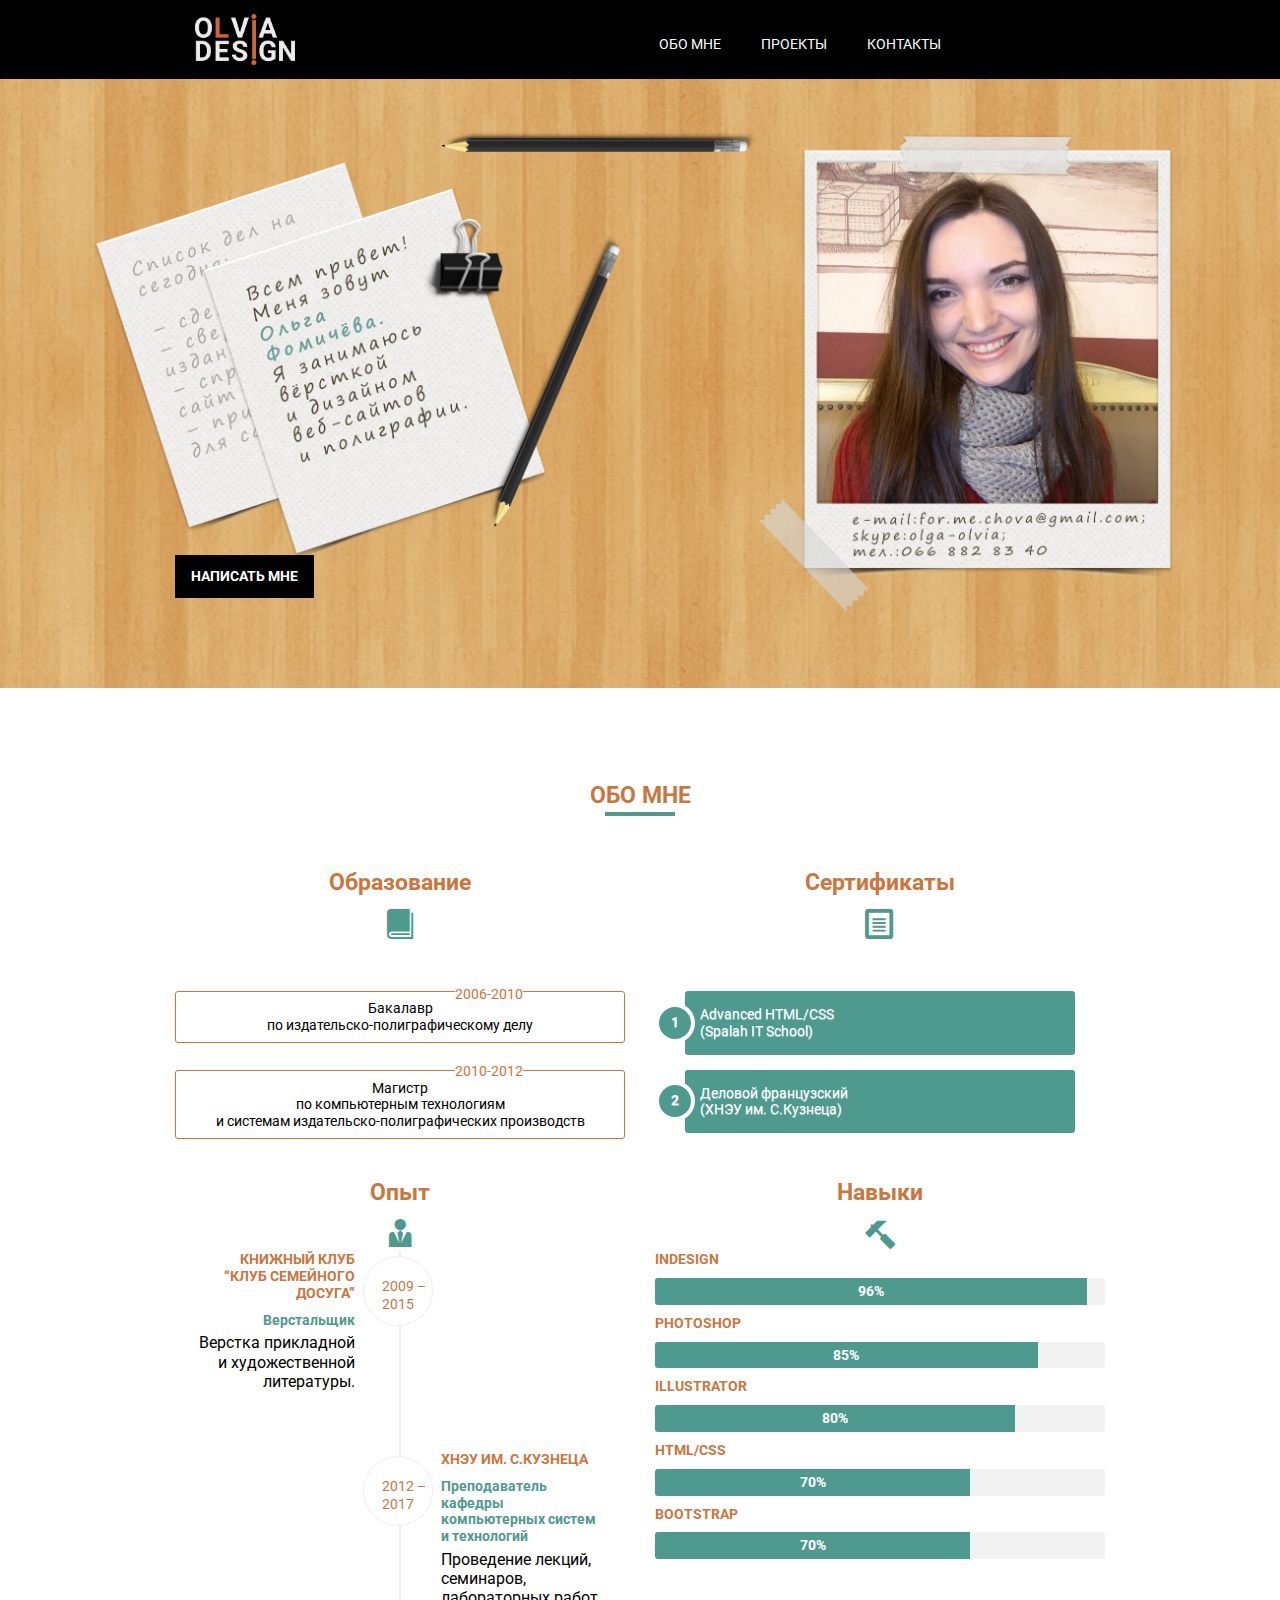
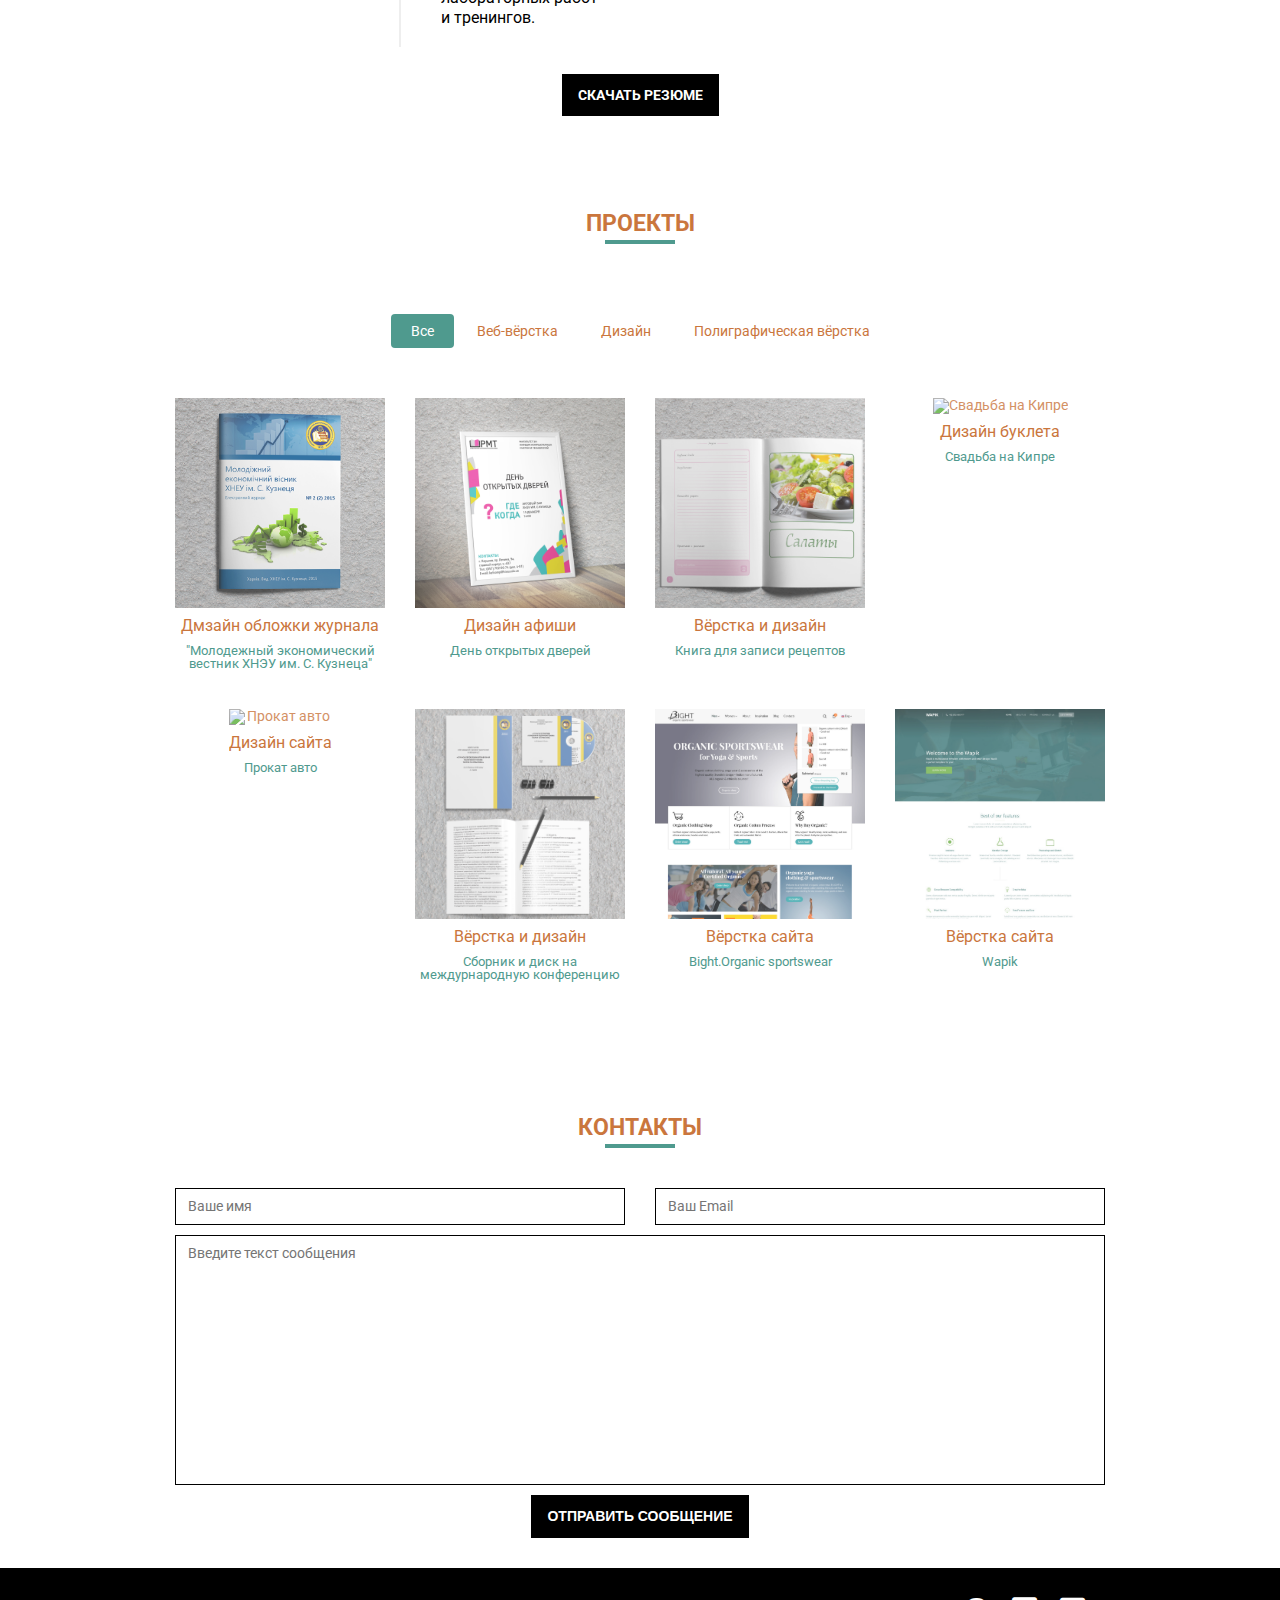
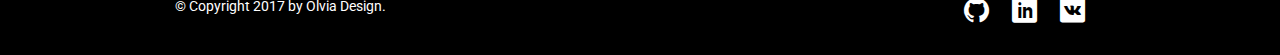
==== commit 56980c3b: "new gallery" ====
--- a/index.html
+++ b/index.html
@@ -101,7 +101,7 @@
                                     </li>
                                     <li class="timeline-inverted">
                                         <div class="timeline-image">
-                                            <h4>   2012 –<br>2016  </h4>
+                                            <h4>   2012 –<br>2017  </h4>
                                         </div>
                                         <div class="timeline-panel">
                                             <div class="timeline-heading">
@@ -167,27 +167,27 @@
         </div>
         </div>
     </section>
-    <section class="block block-projects">
-        <div class="container">
-            <div class="page-header">
-                <h1 id="projects">Проекты</h1>
-                <hr class="page-header-line">
-            </div>
-            <!--      <div class="categories">
-           <ul class="cat">
-               <li>
-                   <ol class="type">
-                       <li><a href="#" data-filter="*" class="active">Все проекты</a></li>
-                       <li><a href="#" data-filter=".web">Web-разработка</a></li>
-                       <li><a href="#" data-filter=".des">Дизайн</a></li>
-                       <li><a href="#" data-filter=".book">Книги</a></li>
-                   </ol>
-               </li>
-           </ul>
-           <div class="clearfix"></div>
-       </div> -->
-            <div class="row">
-                <!--      <div class="project-items">  -->
+    <!-- <section class="block block-projects">
+    <div class="container">
+        <div class="page-header">
+            <h1 id="projects">Проекты</h1>
+            <hr class="page-header-line">
+        </div>
+        <div class="categories">
+            <ul class="cat">
+                <li>
+                    <ol class="type">
+                        <li><a href="#" data-filter="*" class="active">Все проекты</a></li>
+                        <li><a href="#" data-filter=".web">Web-разработка</a></li>
+                        <li><a href="#" data-filter=".des">Дизайн</a></li>
+                        <li><a href="#" data-filter=".book">Книги</a></li>
+                    </ol>
+                </li>
+            </ul>
+            <div class="clearfix"></div>
+        </div>
+        <div class="row">
+           <div class="isotope">
                 <div class="col-sm-12 col-md-6 col-lg-3 book">
                     <div class="project-item">
                         <div class="hover-bg">
@@ -266,14 +266,173 @@
                         </div>
                     </div>
                 </div>
-            </div>
+                <div class="col-sm-12 col-md-6 col-lg-3 web">
+                    <div class="project-item">
+                        <div class="hover-bg">
+                            <a href="assets/images/project/Wapik.jpg" title="..." rel="prettyPhoto">
+                                <a href="assets/projects//Wapik/index.html">
+                                    <div class="hover-text">
+                                        <h4>Верстка сайта "Wapik"</h4>
+                                        <small>Вёрстка сайта</small>
+                                        <div class="clearfix"></div>
+                                        <i class="fa fa-search"></i> </div>
+                                    <img src="assets/images/project/Wapik.jpg" class="img-responsive" alt="Флаер"> </a>
+                        </div>
+                    </div>
+                </div>
+                <div class="col-sm-12 col-md-6 col-lg-3 web">
+                    <div class="project-item">
+                        <div class="hover-bg">
+                            <a href="assets/images/project/Modest.jpg" title="..." rel="prettyPhoto">
+                                <a href="assets/projects//Modest/index.html">
+                                    <div class="hover-text">
+                                        <h4>Верстка сайта "Modest"</h4>
+                                        <small>Вёрстка сайта</small>
+                                        <div class="clearfix"></div>
+                                        <i class="fa fa-search"></i> </div>
+                                    <img src="assets/images/project/Modest.jpg" class="img-responsive" alt="Флаер"> </a>
+                        </div>
+                    </div>
+                </div>
+            </div>
+        </div>
+</section>
+ -->
+    <section class="block block-projects">
+        <div class="container">
+            <div class="page-header">
+                <h1 id="projects">Проекты</h1>
+                <hr class="page-header-line">
+            </div>
+            <!--  <div id="templatemo_portfolio" class="section2"> -->
+            <!--    <div class="container"> -->
+            <div class="row">
+                <div class="col-xs-12 col-sm-12 col-md-12 col-lg-12">
+                    <div class="glView">
+                        <div class="menuSwitch">
+                            <ul>
+                                <li class="cat-active" category="prod-cnt">Все</li>
+                                <li class="" category="webdesign">Веб-вёрстка</li>
+                                <li class="" category="graphic">Дизайн</li>
+                                <li class="" category="polygraf">Полиграфическая вёрстка</li>
+                                <!--   <li class="" category="creative">Creative</li> -->
+                            </ul>
+                        </div>
+                        <div class="imgSwitch">
+                            <div class="row" rel="prettyPhoto">
+                                <div class="col-xs-12 col-sm-6 col-md-3 dbox prod-cnt graphic">
+                                    <div class="itemCont">
+                                        <a href="assets/images/project/01.jpg" title="..." rel="prettyPhoto">
+                                            <div class="thumb"><img class="img-responsive center-block" alt="Экономический вестник" src="assets/images/project/01.jpg" rel="prettyPhoto"></div>
+                                            <div class="itemInfo">
+                                                <h4>Дмзайн обложки журнала</h4>
+                                                <h6>"Молодежный экономический вестник ХНЭУ им. С. Кузнеца"</h6>
+                                                <p>Etiam faucibus id orci et mollis. Donec at ultricies erat. Sed sodales dapibus felis vehicula tempus. Class aptent taciti sociosqu ad litora torquent per conubia nostra, per inceptos himenaeos. Nullam id eros ac elit blandit vestibulum sed non erat.</p>
+                                            </div>
+                                        </a>
+                                    </div>
+                                </div>
+                                <div class="col-xs-12 col-sm-6 col-md-3 dbox prod-cnt graphic">
+                                    <div class="itemCont">
+                                        <a href="assets/images/project/02.jpg" rel="prettyPhoto">
+                                            <div class="thumb"><img class="img-responsive center-block" alt="День открытых дверей" src="assets/images/project/02.jpg"></div>
+                                            <div class="itemInfo">
+                                                <h4>Дизайн афиши</h4>
+                                                <h6>День открытых дверей</h6>
+                                                <p>Class aptent taciti sociosqu ad litora torquent per conubia nostra, per inceptos himenaeos. Etiam suscipit ipsum eget est commodo, quis pellentesque nisi blandit. Proin vitae felis ac est viverra faucibus vel eu nisl.</p>
+                                            </div>
+                                        </a>
+                                    </div>
+                                </div>
+                                <div class="col-xs-12 col-sm-6 col-md-3 dbox prod-cnt polygraf">
+                                    <div class="itemCont">
+                                        <a href="assets/images/project/03.jpg" rel="prettyPhoto">
+                                            <div class="thumb"><img class="img-responsive center-block" alt="Книга для записи рецептов" src="assets/images/project/03.jpg"></div>
+                                            <div class="itemInfo">
+                                                <h4>Вёрстка и дизайн</h4>
+                                                <h6>Книга для записи рецептов</h6>
+                                                <p>Cras et adipiscing nulla, ut pulvinar lectus. Duis facilisis vulputate sapien sed pretium. Vivamus imperdiet purus nec vestibulum venenatis. Maecenas ultricies velit eget dui viverra, vitae iaculis lorem dignissim.</p>
+                                            </div>
+                                        </a>
+                                    </div>
+                                </div>
+                                <div class="col-xs-12 col-sm-6 col-md-3 dbox prod-cnt graphic">
+                                    <div class="itemCont">
+                                        <a href="assets/images/project/04.jpg" rel="prettyPhoto">
+                                            <div class="thumb"><img class="img-responsive center-block" alt="Свадьба на Кипре" src="assets/images/project/04.jpg"></div>
+                                            <div class="itemInfo">
+                                                <h4>Дизайн буклета</h4>
+                                                <h6>Свадьба на Кипре</h6>
+                                                <p>Vestibulum ante ipsum primis in faucibus orci luctus et ultrices posuere cubilia Curae; In pharetra lorem non libero eleifend varius. Ut vel augue purus. Sed auctor accumsan nulla, eget imperdiet sapien tincidunt quis.</p>
+                                            </div>
+                                        </a>
+                                    </div>
+                                </div>
+                                <div class="col-xs-12 col-sm-6 col-md-3 dbox prod-cnt graphic">
+                                    <div class="itemCont">
+                                        <a href="assets/images/project/05.jpg" rel="prettyPhoto">
+                                            <div class="thumb"><img class="img-responsive center-block" alt="Прокат авто" src="assets/images/project/05.jpg"></div>
+                                            <div class="itemInfo">
+                                                <h4>Дизайн сайта</h4>
+                                                <h6>Прокат авто</h6>
+                                                <p>Donec rutrum, magna a aliquam suscipit, nisl urna vehicula neque, vel feugiat nunc mi non velit. Vivamus id varius turpis. Nam vitae tortor vitae magna malesuada congue. </p>
+                                            </div>
+                                        </a>
+                                    </div>
+                                </div>
+                                <div class="col-xs-12 col-sm-6 col-md-3 dbox prod-cnt polygraf">
+                                    <div class="itemCont">
+                                        <a href="assets/images/project/06.jpg" rel="prettyPhoto">
+                                            <div class="thumb"><img class="img-responsive center-block" alt="Сборник и диск на международную конференцию" src="assets/images/project/06.jpg"></div>
+                                            <div class="itemInfo">
+                                                <h4>Вёрстка и дизайн</h4>
+                                                <h6>Сборник и диск на междурнародную конференцию</h6>
+                                                <p>Vivamus justo nisi, ornare id lobortis non, cursus in enim. Quisque semper dui vitae tempor dictum. Duis nec luctus est, eget dictum ipsum. Pellentesque ultrices posuere metus sit amet volutpat.</p>
+                                            </div>
+                                        </a>
+                                    </div>
+                                </div>
+                                <div class="col-xs-12 col-sm-6 col-md-3 dbox prod-cnt webdesign">
+                                    <div class="itemCont">
+                                        <a href="assets/web/Bight/index.html">
+                                            <div class="thumb"><img class="img-responsive center-block" alt="Bight.Organic sportswear" src="assets/images/project/Bight_cropp.jpg"></div>
+                                            <div class="itemInfo">
+                                                <h4>Вёрстка сайта</h4>
+                                                <h6>Bight.Organic sportswear</h6>
+                                                <p>Nulla sagittis mi ante. Mauris a nunc id sapien iaculis sodales vel a turpis. Proin a velit fermentum, rutrum enim sed, venenatis diam. Nunc commodo lorem quis sagittis luctus. Praesent faucibus fermentum eros at lacinia.</p>
+                                            </div>
+                                        </a>
+                                    </div>
+                                </div>
+                                <div class="col-xs-12 col-sm-6 col-md-3 dbox prod-cnt webdesign">
+                                    <div class="itemCont">
+                                        <a href="assets/web/Wapik/index.html">
+                                            <div class="thumb"><img class="img-responsive center-block" alt="Wapik" src="assets/images/project/Wapik.jpg"></div>
+                                            <div class="itemInfo">
+                                                <h4>Вёрстка сайта</h4>
+                                                <h6>Wapik</h6>
+                                                <p>Sed tellus risus, mollis sit amet ultrices vel, fermentum porttitor felis. Morbi porta placerat facilisis. Ut pretium, nunc et luctus bibendum, nulla ipsum malesuada justo, sit amet adipiscing nunc nulla et magna.</p>
+                                            </div>
+                                        </a>
+                                    </div>
+                                </div>
+                            </div>
+                        </div>
+                    </div>
+                </div>
+            </div>
+        </div>
         </div>
     </section>
     <section class="block block-contacts">
         <div class="container">
-            <div class="page-header">
-                <h1 id="contacts">Контакты</h1>
-                <hr class="page-header-line">
+            <div class="row">
+            <div class="col-xs-12 col-sm-12 col-md-12 col-lg-12">
+                <div class="page-header">
+                    <h1 id="contacts">Контакты</h1>
+                    <hr class="page-header-line">
+                </div>
+            </div>
             </div>
             <!--             <form class="form" method="post" action="#">
     <div class="row">
@@ -292,14 +451,14 @@
         </div>
         </form> -->
             <div class="row">
-                <div class="col-xs-12 col-sm-12 col-md-6 col-lg-6">
+                <div class="col-xs-12 col-sm-12 col-md-12 col-lg-6">
                     <form name="sentMessage" id="form">
                         <div class="form-group">
                             <input type="text" id="name" name="name" class="form-control" placeholder="Ваше имя" required="required">
                             <p class="help-block text-danger"></p>
                         </div>
                 </div>
-                <div class="col-xs-12 col-sm-12 col-md-6 col-lg-6">
+                <div class="col-xs-12 col-sm-12 col-md-12 col-lg-6">
                     <div class="form-group">
                         <input type="email" id="email" name="email" class="form-control" placeholder="Ваш Email" required="required">
                         <p class="help-block text-danger"></p>
@@ -314,22 +473,30 @@
                     </div>
                 </div>
             </div>
+            <div class="row">
+            <div class="col-xs-12 col-sm-12 col-md-12 col-lg-12">
             <div id="success"></div>
             <button type="submit" class="btn btn-brand">Отправить сообщение</button>
             </form>
+        </div>
+        </div>
     </section>
     <footer class="footer">
         <div class="container">
             <div class="row">
                 <div class="col-xs-6 col-sm-6 col-md-6">
-                    <p>© Copyright 2016 by Olvia Design.</p>
+                    <p>© Copyright 2017 by Olvia Design.</p>
                 </div>
                 <div class="col-xs-6 col-sm-6 col-md-6">
                     <div class="list-social">
                         <ul>
-                            <li><a href="https://github.com/olvia" title="github"> <span class="icon icon-github"></span></a></li>
+                            <li>
+                                <a href="https://github.com/olvia" title="github"> <span class="icon icon-github"></span></a>
+                            </li>
                             <li><a href="https://www.linkedin.com/in/olga-fomichova-6579ab61?trk=hp-identity-name" title="linkedin"><span class="icon icon-linkedin"></span></a></li>
-                            <li><a href="https://vk.com/olvias" title="vkontakte"> <span class="icon icon-vk"></span></a></li>
+                            <li>
+                                <a href="https://vk.com/olvias" title="vkontakte"> <span class="icon icon-vk"></span></a>
+                            </li>
                             <!-- <li><a href="#"><span class="icon icon-skype"></span></a></li> -->
                         </ul>
                     </div>
@@ -339,18 +506,47 @@
     </footer>
     <script src="https://ajax.googleapis.com/ajax/libs/jquery/1.11.3/jquery.min.js"></script>
     <script type="text/javascript" src="assets/js/assets.js"></script>
+    <!--     <script type="text/javascript">
+$(document).ready(function() {
+    $("#form").submit(function() {
+        var form_data = $(this).serialize();
+        $.ajax({
+            type: "POST",
+            url: "assets/php/mail/contact_me.php",
+            data: form_data,
+            success: function() {
+                alert("Ваше сообщение отпрвлено!");
+            }
+        });
+    });
+});
+</script> -->
+    <!--  <script src="assets/js/jquery.cycle2.js"></script>
+  <script src="assets/js/jquery.cycle2.carousel.js"></script> -->
+    <script src="assets/js/jquery.cycle2.min.js"></script>
+    <script src="assets/js/jquery.cycle2.carousel.min.js"></script>
+    <!-- <script src="js/jquery.prettyPhoto.js"></script>
+   <script src="js/jquery.nivo.slider.pack.js"></script>
+    <script>$.fn.cycle.defaults.autoSelector = '.slideshow';</script>
+   <script src="js/jquery.cookie.js"></script> -->
     <script type="text/javascript">
-    $(document).ready(function() {
-        $("#form").submit(function() { 
-            var form_data = $(this).serialize(); 
-            $.ajax({
-                type: "POST", 
-                url: "assets/php/mail/contact_me.php", 
-                data: form_data,
-                success: function() {
-                    alert("Ваше сообщение отпрвлено!");
-                }
+    $(function() {
+
+        /* filter */
+        $('.menuSwitch ul li').click(function() {
+            var CategoryID = $(this).attr('category');
+            $('.menuSwitch ul li').removeClass('cat-active');
+            $(this).addClass('cat-active');
+
+            $('.prod-cnt').each(function() {
+                if (($(this).hasClass(CategoryID)) == false) {
+                    $(this).css({
+                        'display': 'none'
+                    });
+                };
             });
+            $('.' + CategoryID).fadeIn();
+
         });
     });
     </script>
--- a/assets/css/all.css
+++ b/assets/css/all.css
@@ -2004,137 +2004,6 @@
       font-size: 23px;
       /*  padding: 0 95px; */ } }
 
-/* 
- *  Core Owl Carousel CSS File
- *  v1.3.2
- */
-/* clearfix */
-.owl-carousel .owl-wrapper:after {
-  content: ".";
-  display: block;
-  clear: both;
-  visibility: hidden;
-  line-height: 0;
-  height: 0; }
-
-/* display none until init */
-.owl-carousel {
-  display: none;
-  position: relative;
-  width: 100%;
-  -ms-touch-action: pan-y; }
-
-.owl-carousel .owl-wrapper {
-  display: none;
-  position: relative;
-  -webkit-transform: translate3d(0px, 0px, 0px); }
-
-.owl-carousel .owl-wrapper-outer {
-  overflow: hidden;
-  position: relative;
-  width: 100%; }
-
-.owl-carousel .owl-wrapper-outer.autoHeight {
-  transition: height 500ms ease-in-out; }
-
-.owl-carousel .owl-item {
-  float: left; }
-
-.owl-controls .owl-page,
-.owl-controls .owl-buttons div {
-  cursor: pointer; }
-
-.owl-controls {
-  -webkit-user-select: none;
-  -moz-user-select: none;
-  -ms-user-select: none;
-  user-select: none;
-  -webkit-tap-highlight-color: transparent; }
-
-/* mouse grab icon */
-.grabbing {
-  cursor: url(grabbing.png) 8 8, move; }
-
-/* fix */
-.owl-carousel .owl-wrapper,
-.owl-carousel .owl-item {
-  -webkit-backface-visibility: hidden;
-  -moz-backface-visibility: hidden;
-  -ms-backface-visibility: hidden;
-  -webkit-transform: translate3d(0, 0, 0);
-  -moz-transform: translate3d(0, 0, 0);
-  -ms-transform: translate3d(0, 0, 0); }
-
-/*
-*   Owl Carousel Owl Demo Theme 
-* v1.3.2
-*/
-.owl-theme .owl-controls {
-  margin-top: 10px;
-  text-align: center; }
-
-/* Styling Next and Prev buttons */
-.owl-theme .owl-controls .owl-buttons div {
-  color: #FFF;
-  display: inline-block;
-  zoom: 1;
-  *display: inline;
-  /*IE7 life-saver */
-  margin: 5px;
-  padding: 3px 10px;
-  font-size: 12px;
-  border-radius: 30px;
-  background: #869791;
-  filter: Alpha(Opacity=50);
-  /*IE7 fix*/
-  opacity: 0.5; }
-
-/* Clickable class fix problem with hover on touch devices */
-/* Use it for non-touch hover action */
-.owl-theme .owl-controls.clickable .owl-buttons div:hover {
-  filter: Alpha(Opacity=100);
-  /*IE7 fix*/
-  opacity: 1;
-  text-decoration: none; }
-
-/* Styling Pagination*/
-.owl-theme .owl-controls .owl-page {
-  display: inline-block;
-  zoom: 1;
-  *display: inline;
-  /*IE7 life-saver */ }
-
-.owl-theme .owl-controls .owl-page span {
-  display: block;
-  width: 12px;
-  height: 12px;
-  margin: 5px 7px;
-  filter: Alpha(Opacity=50);
-  /*IE7 fix*/
-  opacity: 0.5;
-  border-radius: 20px;
-  background: #869791; }
-
-.owl-theme .owl-controls .owl-page.active span,
-.owl-theme .owl-controls.clickable .owl-page:hover span {
-  filter: Alpha(Opacity=100);
-  /*IE7 fix*/
-  opacity: 1; }
-
-/* If PaginationNumbers is true */
-.owl-theme .owl-controls .owl-page span.owl-numbers {
-  height: auto;
-  width: auto;
-  color: #FFF;
-  padding: 2px 10px;
-  font-size: 12px;
-  border-radius: 30px; }
-
-/* preloading images */
-.owl-item.loading {
-  min-height: 150px;
-  background: url(AjaxLoader.gif) no-repeat center center; }
-
 .footer {
   background: #000;
   color: #fff;
@@ -2159,6 +2028,7 @@
 
 .form-control {
   display: block;
+  min-width: 300px;
   width: 100%;
   padding: 6px 12px;
   font-family: "Roboto", Arial, Helvetica, Tahoma, sans-serif;
@@ -2235,132 +2105,337 @@
       margin-bottom: 104px;
       padding-top: 59px; } }
 
+/* 
+
 .categories {
-  padding-bottom: 30px;
-  text-align: center; }
+    padding-bottom: 30px;
+    text-align: center;
+}
 
 ul.cat li {
-  display: inline-block; }
+    display: inline-block;
+}
 
 ol.type li {
-  display: inline-block;
-  margin-left: 20px; }
+    display: inline-block;
+    margin-left: 20px;
+}
 
 ol.type li:after {
-  content: ' | ';
-  margin-left: 20px; }
+    content: ' | ';
+    margin-left: 20px;
+}
 
 ol.type li:last-child:after {
-  content: ''; }
+    content: '';
+}
 
 ol.type li a {
-  color: #ca763d;
-  padding: 2px 8px; }
+    color: $brand-secondary-color;
+    padding: 2px 8px;
+}
 
 ol.type li a.active {
-  color: #4f9a8e;
-  padding: 2px 8px; }
+    color: $brand-third-color;
+    padding: 2px 8px;
+}
 
 ol.type li a:hover {
-  color: #4f9a8e; }
+    color: $brand-third-color;
+}
 
 .isotope-item {
-  z-index: 2; }
+    z-index: 2
+}
 
 .isotope-hidden.isotope-item {
-  z-index: 1; }
+    z-index: 1
+}
 
 .isotope,
 .isotope .isotope-item {
-  /* change duration value to whatever you like */
-  transition-duration: 0.8s; }
+   
+    -webkit-transition-duration: 0.8s;
+    -moz-transition-duration: 0.8s;
+    transition-duration: 0.8s;
+}
 
 .isotope-item {
-  margin-right: -1px;
-  -webkit-backface-visibility: hidden;
-  backface-visibility: hidden; }
+    margin-right: -1px;
+    -webkit-backface-visibility: hidden;
+    backface-visibility: hidden;
+}
 
 .isotope {
-  -webkit-backface-visibility: hidden;
-  backface-visibility: hidden;
-  transition-property: height, width; }
+    -webkit-backface-visibility: hidden;
+    backface-visibility: hidden;
+    -webkit-transition-property: height, width;
+    -moz-transition-property: height, width;
+    transition-property: height, width;
+}
 
 .isotope .isotope-item {
-  -webkit-backface-visibility: hidden;
-  backface-visibility: hidden;
-  transition-property: opacity, -webkit-transform;
-  transition-property: transform, opacity;
-  transition-property: transform, opacity, -webkit-transform; }
+    -webkit-backface-visibility: hidden;
+    backface-visibility: hidden;
+    -webkit-transition-property: -webkit-transform, opacity;
+    -moz-transition-property: -moz-transform, opacity;
+    transition-property: transform, opacity;
+
+}
 
 .project-item {
+    margin-bottom: 30px;
+    -webkit-transition: all 0.5s ease-out;
+    -moz-transition: all 0.5s ease-out;
+    -ms-transition: all 0.5s ease-out;
+    -o-transition: all 0.5s ease-out;
+    transition: all 0.5s ease-out;
+}
+
+.project-item:hover {
+    margin-bottom: 30px;
+    -webkit-transform: scale(1.2);
+    -moz-transform: scale(1.2);
+    -ms-transform: scale(1.2);
+    -o-transform: scale(1.2);
+    transform: scale(1.2);
+}
+
+.project-item .hover-bg {
+    height: 260px; 
+    overflow: hidden;
+    position: relative;
+    border:solid 1px #000;
+}
+
+.hover-bg .hover-text {
+    position: absolute;
+    text-align: center;
+    margin: 0 auto;
+    color: #ffffff;
+    background: rgba(0, 0, 0, 0.66);
+    padding: 25% 0;
+    height: 100%;
+    width: 100%;
+    opacity: 0;
+    transition: all 0.5s;
+}
+
+.hover-bg .hover-text>h4 {
+    opacity: 0;
+    -webkit-transform: translateY(100%);
+    transform: translateY(100%);
+    transition: all 0.3s;
+    color:$brand-third-color;
+}
+
+.hover-bg:hover .hover-text>h4 {
+    opacity: 1;
+    -webkit-backface-visibility: hidden;
+    -webkit-transform: translateY(0);
+    transform: translateY(0);
+    color:$brand-third-color;
+}
+
+.hover-bg .hover-text>i {
+    opacity: 0;
+    -webkit-transform: translateY(0);
+    transform: translateY(0);
+    transition: all 0.3s;
+}
+
+.hover-bg:hover .hover-text>i {
+    opacity: 1;
+    -webkit-backface-visibility: hidden;
+    -webkit-transform: translateY(100%);
+    transform: translateY(100%);
+}
+
+.hover-bg:hover .hover-text {
+    opacity: 1;
+}
+
+#project i.fa {
+    font-size: 20px;
+    padding: 5px;
+    color: #E87E04;
+}
+
+@media(min-width:768px) {
+     .project-item {
+        margin: 0 0 30px;
+    }
+}
+
+ */
+.switcher {
+  text-align: center;
+  margin: 50px 0 30px; }
+
+.switcher ul {
+  padding-left: 0; }
+
+.switcher ul li {
+  list-style-type: none;
+  display: inline-block;
+  margin: 0 20px; }
+
+.switcher ul li {
+  color: #ca763d;
+  cursor: pointer; }
+
+.switcher ul li:hover {
+  color: #ca763d; }
+
+.switcher ul li i {
+  font-size: 32px;
+  -webkit-font-smoothing: antialiased; }
+
+.switcher ul li.grid-active,
+.switcher ul li.list-active {
+  color: #ca763d; }
+
+.menuSwitch {
+  text-align: center;
+  margin: 30px 0 50px; }
+
+.menuSwitch ul {
+  padding-left: 0; }
+
+.menuSwitch ul li {
+  list-style-type: none;
+  display: inline-block;
+  padding: 10px 20px;
+  border-radius: 4px;
+  cursor: pointer;
+  color: #ca763d;
+  transition: background-color 0.1s ease-in; }
+
+.menuSwitch ul li:hover {
+  background-color: #4f9a8e;
+  color: white; }
+
+.menuSwitch ul li.cat-active {
+  background-color: #4f9a8e;
+  color: white; }
+
+.dbox {
+  text-align: center;
   margin-bottom: 30px;
-  transition: all 0.5s ease-out; }
-
-.project-item:hover {
-  margin-bottom: 30px;
-  -webkit-transform: scale(1.2);
-  -ms-transform: scale(1.2);
-  transform: scale(1.2); }
-
-.project-item .hover-bg {
-  /* height: 260px; */
-  overflow: hidden;
-  position: relative;
-  border: solid 1px #000; }
-
-.hover-bg .hover-text {
-  position: absolute;
+  -webkit-transition: all 0.2s ease-in-out;
+  -webkit-transition-delay: 0s;
+  transition: all 0.2s ease-in-out 0s; }
+
+.dbox .itemCont {
+  display: inline-block;
+  color: #ca763d; }
+
+.dbox .itemCont a {
+  display: block;
+  padding-bottom: 5px;
+  color: #ca763d; }
+
+.dbox .itemCont h6 {
+  color: #4f9a8e;
+  font-weight: normal; }
+
+.dbox .itemCont h4 {
+  font-size: 16px;
+  font-weight: normal; }
+
+.dbox .itemCont a:hover {
+  /*    background: rgba(210, 210, 210, .3); */
+  text-decoration: none; }
+
+.dbox .itemCont .iteminfo:hover {
+  /*  background-color: $brand-third-color; */
+  /* color: white !important; */
+  text-decoration: none; }
+
+.dbox .goto {
+  display: none; }
+
+.itemCont {
+  overflow: hidden; }
+
+.itemInfo {
+  display: block;
+  color: #4f9a8e; }
+
+.itemInfo p {
+  display: none; }
+
+.thumb img {
   text-align: center;
-  margin: 0 auto;
-  color: #ffffff;
-  background: rgba(0, 0, 0, 0.66);
-  padding: 25% 0;
-  height: 100%;
-  width: 100%;
-  opacity: 0;
-  transition: all 0.5s; }
-
-.hover-bg .hover-text > h4 {
-  opacity: 0;
-  -webkit-transform: translateY(100%);
-  -ms-transform: translateY(100%);
-      transform: translateY(100%);
-  transition: all 0.3s;
-  color: #4f9a8e; }
-
-.hover-bg:hover .hover-text > h4 {
-  opacity: 1;
-  -webkit-backface-visibility: hidden;
-  -webkit-transform: translateY(0);
-  -ms-transform: translateY(0);
-      transform: translateY(0);
-  color: #4f9a8e; }
-
-.hover-bg .hover-text > i {
-  opacity: 0;
-  -webkit-transform: translateY(0);
-  -ms-transform: translateY(0);
-      transform: translateY(0);
-  transition: all 0.3s; }
-
-.hover-bg:hover .hover-text > i {
-  opacity: 1;
-  -webkit-backface-visibility: hidden;
-  -webkit-transform: translateY(100%);
-  -ms-transform: translateY(100%);
-      transform: translateY(100%); }
-
-.hover-bg:hover .hover-text {
+  opacity: 0.8; }
+
+.thumb img:hover {
   opacity: 1; }
 
-#project i.fa {
-  font-size: 20px;
-  padding: 5px;
-  color: #E87E04; }
+.loadit {
+  text-align: center; }
+
+/* switch mode */
+/* Smartphones (portrait and landscape) ----------- */
+@media only screen and (min-device-width: 320px) and (max-width: 480px) {
+  #slider-direction-nav,
+  #slider-control-nav {
+    opacity: 1; }
+  .menuSwitch ul li {
+    padding: 5px;
+    font-size: 11px; }
+  .imgWrp {
+    height: 150px !important; }
+  .imgWrp:hover {
+    height: 150px;
+    opacity: 1;
+    margin-top: 0px; }
+  #box-img_testimonial a {
+    width: 30px; }
+  .opener span:before,
+  .opener span:after {
+    width: 25%; } }
+
+@media (max-width: 767px) {
+  .imgWrp {
+    height: 220px; }
+  .imgWrp:hover {
+    height: 220px;
+    opacity: 1;
+    margin-top: 0px; } }
 
 @media (min-width: 768px) {
-  .project-item {
-    margin: 0 0 30px; } }
+  .imgWrp {
+    height: 160px; }
+  .imgWrp:hover {
+    height: 160px;
+    opacity: 1;
+    margin-top: 0px; }
+  #box-img_testimonial a {
+    width: 40px; }
+  .opener span:before,
+  .opener span:after {
+    width: 30%; } }
+
+@media (min-width: 992px) {
+  .imgWrp {
+    height: 190px;
+    opacity: 0.5; }
+  .imgWrp:hover {
+    height: 220px;
+    opacity: 1;
+    margin-top: -15px; }
+  #box-img_testimonial a {
+    width: 50px; }
+  .opener span:before,
+  .opener span:after {
+    width: 45%; } }
+
+/* iPads (portrait and landscape) ----------- */
+@media only screen and (min-device-width: 768px) and (max-device-width: 1024px) {
+  #slider-direction-nav,
+  #slider-control-nav {
+    opacity: 1; } }
 
 div.pp_default .pp_top, div.pp_default .pp_top .pp_middle, div.pp_default .pp_top .pp_left, div.pp_default .pp_top .pp_right, div.pp_default .pp_bottom, div.pp_default .pp_bottom .pp_left, div.pp_default .pp_bottom .pp_middle, div.pp_default .pp_bottom .pp_right {
   height: 13px; }
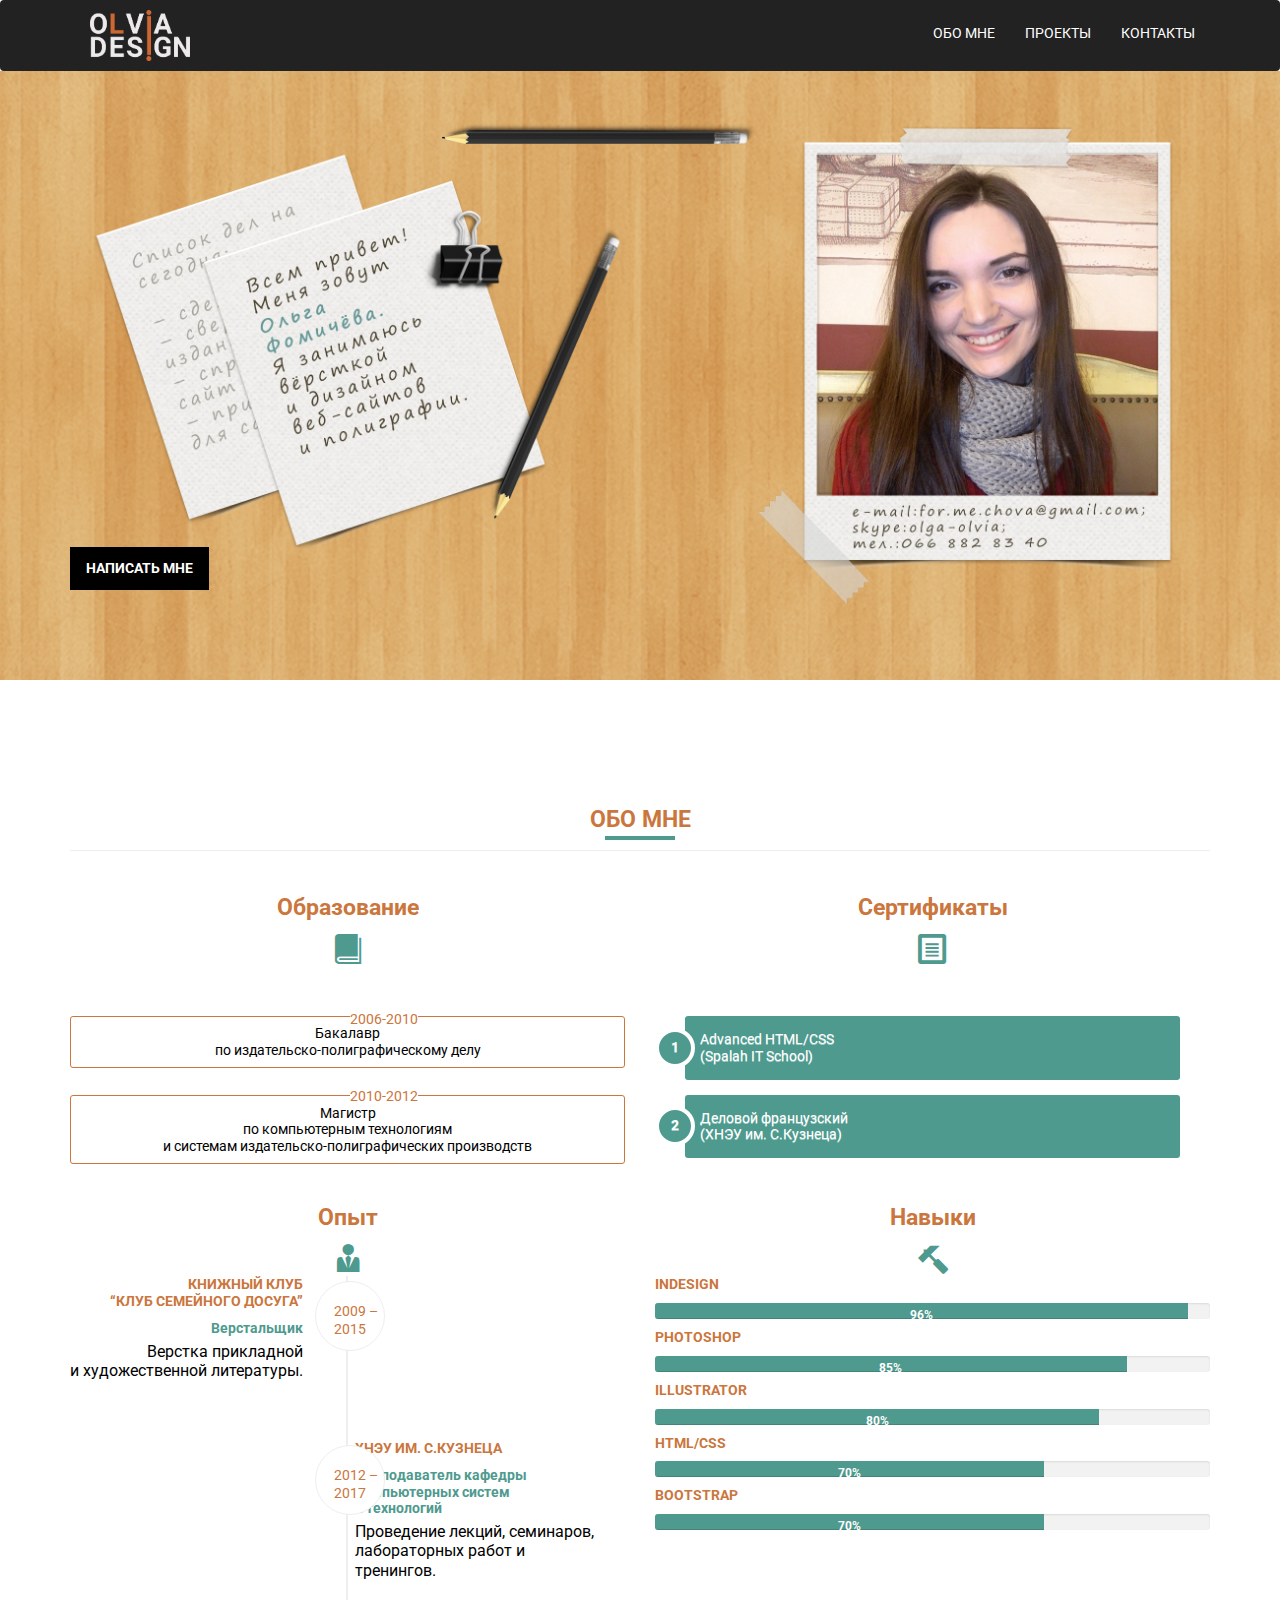
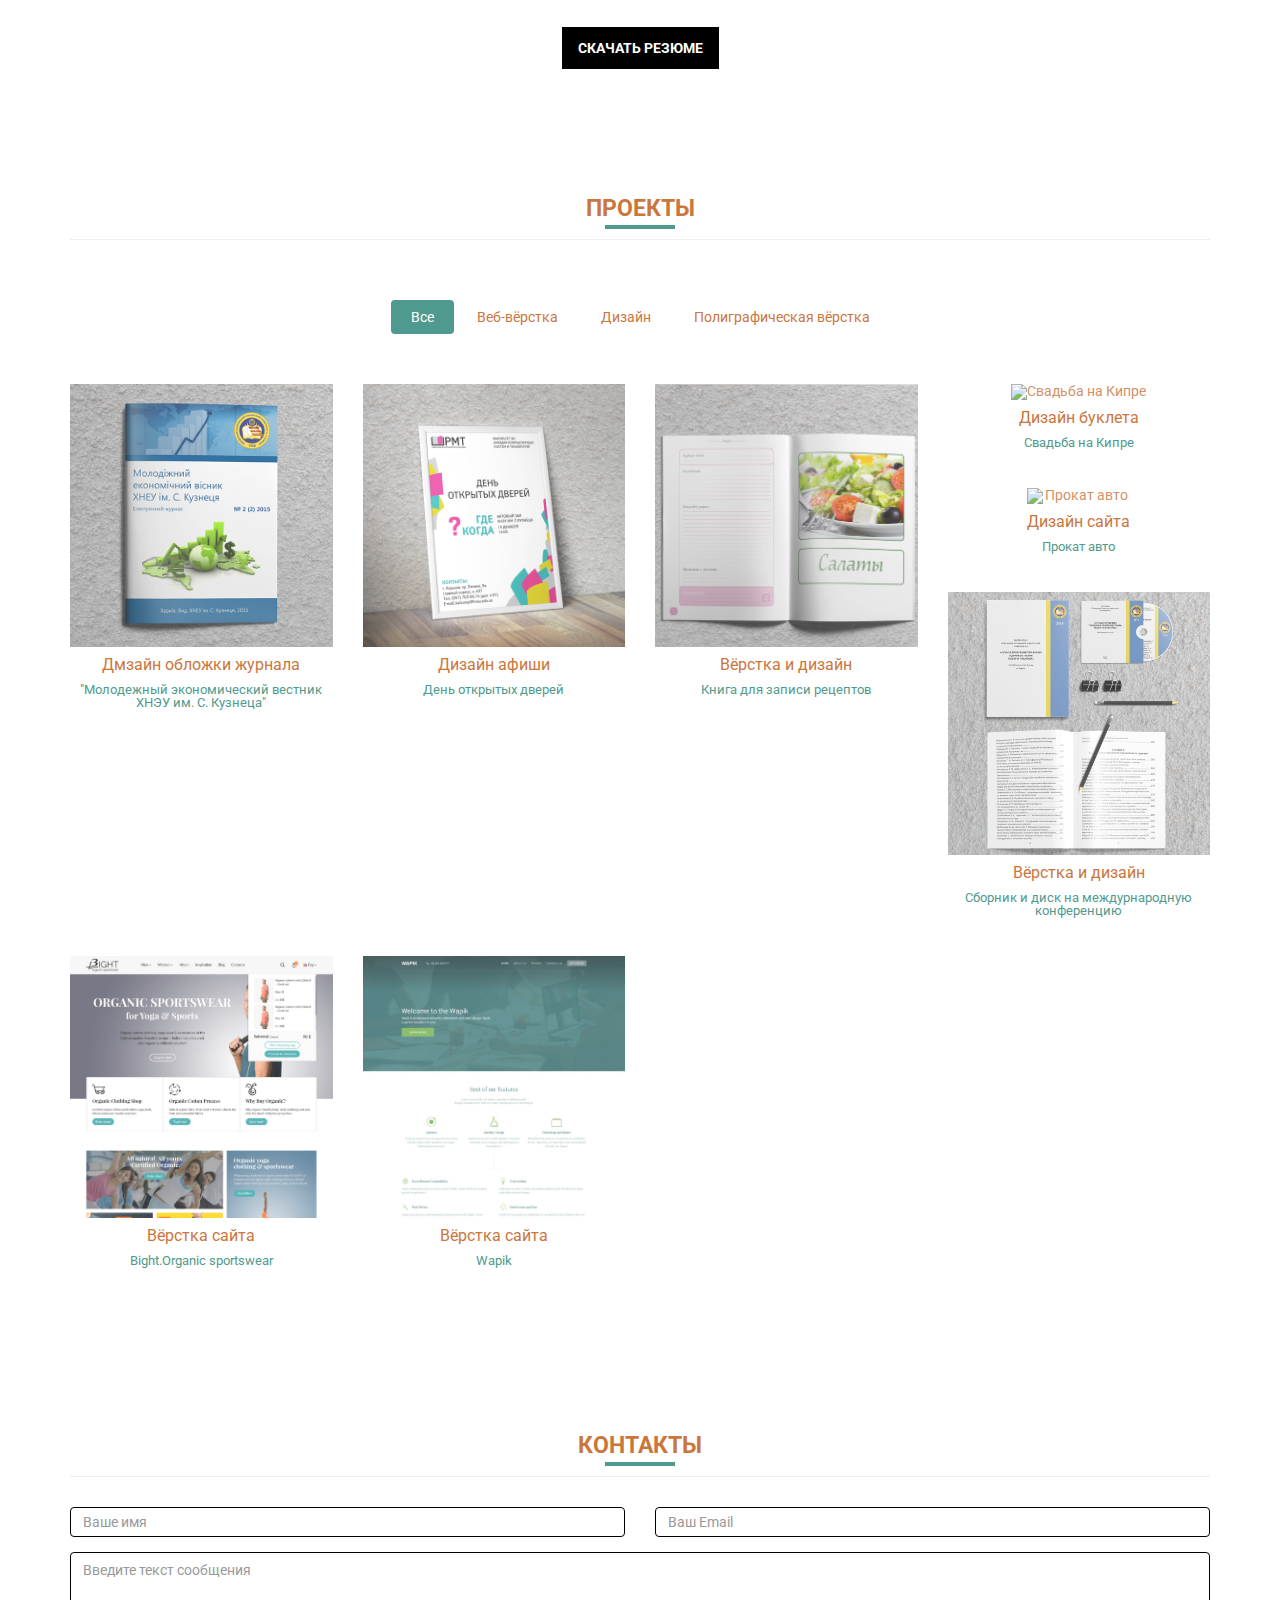
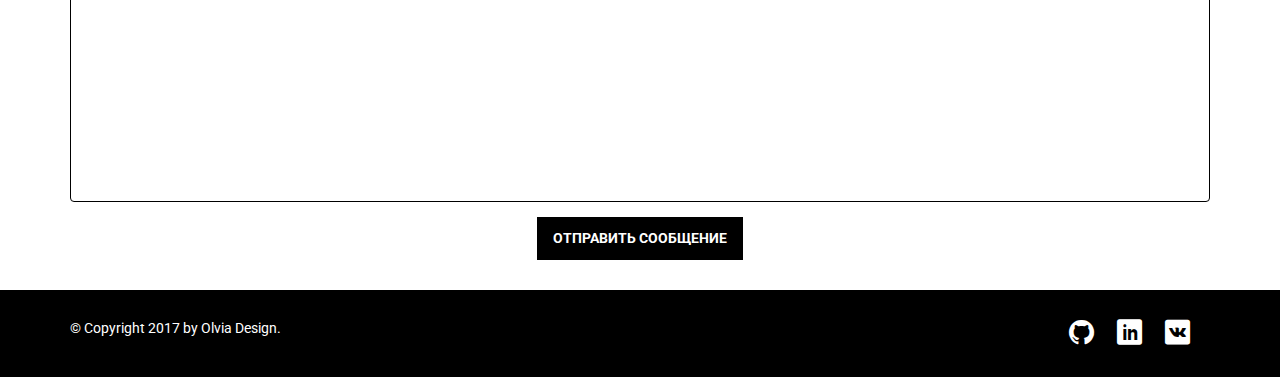
==== commit 31a8e55c: "php+adaptive" ====
--- a/index.html
+++ b/index.html
@@ -12,24 +12,50 @@
 <body id="page-top" data-spy="scroll" data-target=".navbar-fixed-top">
     <header class="header">
         <div class="mainheader">
-            <div class="container">
-                <div class="row row-md-center">
-                    <div class="col-xs-3 col-sm-3 col-md-4">
+            <nav class="navbar navbar-inverse">
+                <div class="container">
+                    <div class="navbar-header">
+                        <button type="button" class="navbar-toggle collapsed" data-toggle="collapse" data-target="#bs-example-navbar-collapse-1" aria-expanded="false">
+                            <span class="sr-only">Toggle navigation</span>
+                            <span class="icon-bar"></span>
+                            <span class="icon-bar"></span>
+                            <span class="icon-bar"></span>
+                        </button>
                         <div class="logo">
                             <a href="#"><img src="assets/images/logo.png" alt="olvia design"></a>
                         </div>
-                    </div>
-                    <div class="col-xs-9 col-sm-9 col-md-8">
-                        <nav>
-                            <ul class="nav">
-                                <li><a href="#aboutme" class="page-scroll">ОБО МНЕ</a></li>
-                                <li><a href="#projects" class="page-scroll">ПРОЕКТЫ</a></li>
-                                <li><a href="#contacts" class="page-scroll">КОНТАКТЫ</a></li>
-                            </ul>
-                        </nav>
-                    </div>
-                </div>
-            </div>
+                    </div>                 
+                    <div class="collapse navbar-collapse" id="bs-example-navbar-collapse-1">
+                        <ul class="nav navbar-nav navbar-right">
+                          
+                            <li><a href="#aboutme" class="page-scroll">ОБО МНЕ</a></li>
+                            <li><a href="#projects" class="page-scroll">ПРОЕКТЫ</a></li>
+                            <li><a href="#contacts" class="page-scroll">КОНТАКТЫ</a></li>
+                        </ul>                        
+                    </div>
+                </div>
+            </nav>
+            <!--    <div class="container-fluid">
+            <div class="row row-md-center">
+                <div class="col-xs-3 col-sm-3 col-md-4">
+                    <div class="logo">
+                        <a href="#"><img src="assets/images/logo.png" alt="olvia design"></a>
+                    </div>
+                </div>
+                <div class="col-xs-9 col-sm-9 col-md-8">
+                    <nav>
+                        <button class="toggle-nav" href="#" onclick="openbox('box'); return false">&#9776;</button>
+                        <ul class="nav  navbar-nav">
+                            <li><a href="#aboutme" class="page-scroll">ОБО МНЕ</a></li>
+                            <li><a href="#projects" class="page-scroll">ПРОЕКТЫ</a></li>
+                            <li><a href="#contacts" class="page-scroll">КОНТАКТЫ</a></li>
+                        </ul>
+                    </nav>
+                </div>
+            </div>
+            Navigation
+         
+         </div> -->
         </div>
     </header>
     <section class="block block-intro">
@@ -427,12 +453,12 @@
     <section class="block block-contacts">
         <div class="container">
             <div class="row">
-            <div class="col-xs-12 col-sm-12 col-md-12 col-lg-12">
-                <div class="page-header">
-                    <h1 id="contacts">Контакты</h1>
-                    <hr class="page-header-line">
-                </div>
-            </div>
+                <div class="col-xs-12 col-sm-12 col-md-12 col-lg-12">
+                    <div class="page-header">
+                        <h1 id="contacts">Контакты</h1>
+                        <hr class="page-header-line">
+                    </div>
+                </div>
             </div>
             <!--             <form class="form" method="post" action="#">
     <div class="row">
@@ -450,36 +476,36 @@
         </div>
         </div>
         </form> -->
-            <div class="row">
-                <div class="col-xs-12 col-sm-12 col-md-12 col-lg-6">
-                    <form name="sentMessage" id="form">
+            <form name="sentMessage" id="form">
+                <div class="row">
+                    <div class="col-xs-12 col-sm-12 col-md-12 col-lg-6">
                         <div class="form-group">
                             <input type="text" id="name" name="name" class="form-control" placeholder="Ваше имя" required="required">
                             <p class="help-block text-danger"></p>
                         </div>
-                </div>
-                <div class="col-xs-12 col-sm-12 col-md-12 col-lg-6">
-                    <div class="form-group">
-                        <input type="email" id="email" name="email" class="form-control" placeholder="Ваш Email" required="required">
-                        <p class="help-block text-danger"></p>
-                    </div>
-                </div>
-            </div>
-            <div class="row">
-                <div class="col-xs-12 col-sm-12 col-md-12 col-lg-12">
-                    <div class="form-group">
-                        <textarea name="message" id="message" name="message" class="form-control" rows="4" placeholder="Введите текст сообщения" required></textarea>
-                        <p class="help-block text-danger"></p>
-                    </div>
-                </div>
-            </div>
-            <div class="row">
-            <div class="col-xs-12 col-sm-12 col-md-12 col-lg-12">
-            <div id="success"></div>
-            <button type="submit" class="btn btn-brand">Отправить сообщение</button>
+                    </div>
+                    <div class="col-xs-12 col-sm-12 col-md-12 col-lg-6">
+                        <div class="form-group">
+                            <input type="email" id="email" name="email" class="form-control" placeholder="Ваш Email" required="required">
+                            <p class="help-block text-danger"></p>
+                        </div>
+                    </div>
+                </div>
+                <div class="row">
+                    <div class="col-xs-12 col-sm-12 col-md-12 col-lg-12">
+                        <div class="form-group">
+                            <textarea name="message" id="message" name="message" class="form-control" rows="4" placeholder="Введите текст сообщения" required></textarea>
+                            <p class="help-block text-danger"></p>
+                        </div>
+                    </div>
+                </div>
+                <div class="row">
+                    <div class="col-xs-12 col-sm-12 col-md-12 col-lg-12">
+                        <div id="success"></div>
+                        <button type="submit" class="btn btn-brand">Отправить сообщение</button>
             </form>
-        </div>
-        </div>
+            </div>
+            </div>
     </section>
     <footer class="footer">
         <div class="container">
@@ -506,21 +532,21 @@
     </footer>
     <script src="https://ajax.googleapis.com/ajax/libs/jquery/1.11.3/jquery.min.js"></script>
     <script type="text/javascript" src="assets/js/assets.js"></script>
-    <!--     <script type="text/javascript">
+<script type="text/javascript">
 $(document).ready(function() {
-    $("#form").submit(function() {
-        var form_data = $(this).serialize();
-        $.ajax({
-            type: "POST",
-            url: "assets/php/mail/contact_me.php",
-            data: form_data,
-            success: function() {
-                alert("Ваше сообщение отпрвлено!");
-            }
-        });
+$("#form").submit(function() {
+    var form_data = $(this).serialize();
+    $.ajax({
+        type: "POST",
+        url: "assets/php/mail/contact_me.php",
+        data: form_data,
+        success: function() {
+            alert("Ваше сообщение отпрвлено!");
+        }
     });
 });
-</script> -->
+});
+</script>
     <!--  <script src="assets/js/jquery.cycle2.js"></script>
   <script src="assets/js/jquery.cycle2.carousel.js"></script> -->
     <script src="assets/js/jquery.cycle2.min.js"></script>
@@ -550,6 +576,16 @@
         });
     });
     </script>
+    <script type="text/javascript">
+    function openbox(id) {
+        display = document.getElementById(id).style.display;
+        if (display == 'none') {
+            document.getElementById(id).style.display = 'block';
+        } else {
+            document.getElementById(id).style.display = 'none';
+        }
+    }
+    </script>
 </body>
 
 </html>
--- a/assets/css/all.css
+++ b/assets/css/all.css
@@ -1,115 +1,1230 @@
 @charset "UTF-8";
-html, body, div, span, applet, object, iframe,
-h1, h2, h3, h4, h5, h6, p, blockquote, pre,
-a, abbr, acronym, address, big, cite, code,
-del, dfn, em, font, img, ins, kbd, q, s, samp,
-small, strike, strong, sub, sup, tt, var,
-b, u, i, center,
-dl, dt, dd, ol, ul, li,
-fieldset, form, label, legend,
-table, caption, tbody, tfoot, thead, tr, th, td {
-  margin: 0;
-  padding: 0;
+/*!
+ * Bootstrap v3.3.6 (http://getbootstrap.com)
+ * Copyright 2011-2015 Twitter, Inc.
+ * Licensed under MIT (https://github.com/twbs/bootstrap/blob/master/LICENSE)
+ */
+/*! normalize.css v3.0.3 | MIT License | github.com/necolas/normalize.css */
+html {
+  font-family: sans-serif;
+  -ms-text-size-adjust: 100%;
+  -webkit-text-size-adjust: 100%; }
+
+body {
+  margin: 0; }
+
+article,
+aside,
+details,
+figcaption,
+figure,
+footer,
+header,
+hgroup,
+main,
+menu,
+nav,
+section,
+summary {
+  display: block; }
+
+audio,
+canvas,
+progress,
+video {
+  display: inline-block;
+  vertical-align: baseline; }
+
+audio:not([controls]) {
+  display: none;
+  height: 0; }
+
+[hidden],
+template {
+  display: none; }
+
+a {
+  background-color: transparent; }
+
+a:active,
+a:hover {
+  outline: 0; }
+
+abbr[title] {
+  border-bottom: 1px dotted; }
+
+b,
+strong {
+  font-weight: bold; }
+
+dfn {
+  font-style: italic; }
+
+h1 {
+  font-size: 2em;
+  margin: 0.67em 0; }
+
+mark {
+  background: #ff0;
+  color: #000; }
+
+small {
+  font-size: 80%; }
+
+sub,
+sup {
+  font-size: 75%;
+  line-height: 0;
+  position: relative;
+  vertical-align: baseline; }
+
+sup {
+  top: -0.5em; }
+
+sub {
+  bottom: -0.25em; }
+
+img {
+  border: 0; }
+
+svg:not(:root) {
+  overflow: hidden; }
+
+figure {
+  margin: 1em 40px; }
+
+hr {
+  box-sizing: content-box;
+  height: 0; }
+
+pre {
+  overflow: auto; }
+
+code,
+kbd,
+pre,
+samp {
+  font-family: monospace, monospace;
+  font-size: 1em; }
+
+button,
+input,
+optgroup,
+select,
+textarea {
+  color: inherit;
+  font: inherit;
+  margin: 0; }
+
+button {
+  overflow: visible; }
+
+button,
+select {
+  text-transform: none; }
+
+button,
+html input[type="button"],
+input[type="reset"],
+input[type="submit"] {
+  -webkit-appearance: button;
+  cursor: pointer; }
+
+button[disabled],
+html input[disabled] {
+  cursor: default; }
+
+button::-moz-focus-inner,
+input::-moz-focus-inner {
   border: 0;
-  outline: 0;
-  font-size: 100%;
-  vertical-align: baseline;
-  background: transparent; }
-
-body {
-  line-height: 1; }
-
-ol, ul {
-  list-style: none; }
-
-blockquote, q {
-  quotes: none; }
-
-blockquote:before, blockquote:after,
-q:before, q:after {
-  content: '';
-  content: none; }
-
-/* remember to define focus styles! */
-:focus {
-  outline: 0; }
-
-/* remember to highlight inserts somehow! */
-ins {
-  text-decoration: none; }
-
-del {
-  text-decoration: line-through; }
-
-/* tables still need 'cellspacing="0"' in the markup */
+  padding: 0; }
+
+input {
+  line-height: normal; }
+
+input[type="checkbox"],
+input[type="radio"] {
+  box-sizing: border-box;
+  padding: 0; }
+
+input[type="number"]::-webkit-inner-spin-button,
+input[type="number"]::-webkit-outer-spin-button {
+  height: auto; }
+
+input[type="search"] {
+  -webkit-appearance: textfield;
+  box-sizing: content-box; }
+
+input[type="search"]::-webkit-search-cancel-button,
+input[type="search"]::-webkit-search-decoration {
+  -webkit-appearance: none; }
+
+fieldset {
+  border: 1px solid #c0c0c0;
+  margin: 0 2px;
+  padding: 0.35em 0.625em 0.75em; }
+
+legend {
+  border: 0;
+  padding: 0; }
+
+textarea {
+  overflow: auto; }
+
+optgroup {
+  font-weight: bold; }
+
 table {
   border-collapse: collapse;
   border-spacing: 0; }
 
-html {
-  box-sizing: border-box;
-  font-family: sans-serif;
-  -ms-text-size-adjust: 100%;
-  -webkit-text-size-adjust: 100%;
-  -webkit-tap-highlight-color: transparent; }
-
-*,
+td,
+th {
+  padding: 0; }
+
+/*! Source: https://github.com/h5bp/html5-boilerplate/blob/master/src/css/main.css */
+@media print {
+  *,
+  *:before,
+  *:after {
+    background: transparent !important;
+    color: #000 !important;
+    box-shadow: none !important;
+    text-shadow: none !important; }
+  a,
+  a:visited {
+    text-decoration: underline; }
+  a[href]:after {
+    content: " (" attr(href) ")"; }
+  abbr[title]:after {
+    content: " (" attr(title) ")"; }
+  a[href^="#"]:after,
+  a[href^="javascript:"]:after {
+    content: ""; }
+  pre,
+  blockquote {
+    border: 1px solid #999;
+    page-break-inside: avoid; }
+  thead {
+    display: table-header-group; }
+  tr,
+  img {
+    page-break-inside: avoid; }
+  img {
+    max-width: 100% !important; }
+  p,
+  h2,
+  h3 {
+    orphans: 3;
+    widows: 3; }
+  h2,
+  h3 {
+    page-break-after: avoid; }
+  .navbar {
+    display: none; }
+  .btn > .caret,
+  .dropup > .btn > .caret {
+    border-top-color: #000 !important; }
+  .label {
+    border: 1px solid #000; }
+  .table {
+    border-collapse: collapse !important; }
+    .table td,
+    .table th {
+      background-color: #fff !important; }
+  .table-bordered th,
+  .table-bordered td {
+    border: 1px solid #ddd !important; } }
+
+@font-face {
+  font-family: 'Glyphicons Halflings';
+  src: url("../fonts/bootstrap/glyphicons-halflings-regular.eot");
+  src: url("../fonts/bootstrap/glyphicons-halflings-regular.eot?#iefix") format("embedded-opentype"), url("../fonts/bootstrap/glyphicons-halflings-regular.woff2") format("woff2"), url("../fonts/bootstrap/glyphicons-halflings-regular.woff") format("woff"), url("../fonts/bootstrap/glyphicons-halflings-regular.ttf") format("truetype"), url("../fonts/bootstrap/glyphicons-halflings-regular.svg#glyphicons_halflingsregular") format("svg"); }
+
+.glyphicon {
+  position: relative;
+  top: 1px;
+  display: inline-block;
+  font-family: 'Glyphicons Halflings';
+  font-style: normal;
+  font-weight: normal;
+  line-height: 1;
+  -webkit-font-smoothing: antialiased;
+  -moz-osx-font-smoothing: grayscale; }
+
+.glyphicon-asterisk:before {
+  content: "\002a"; }
+
+.glyphicon-plus:before {
+  content: "\002b"; }
+
+.glyphicon-euro:before,
+.glyphicon-eur:before {
+  content: "\20ac"; }
+
+.glyphicon-minus:before {
+  content: "\2212"; }
+
+.glyphicon-cloud:before {
+  content: "\2601"; }
+
+.glyphicon-envelope:before {
+  content: "\2709"; }
+
+.glyphicon-pencil:before {
+  content: "\270f"; }
+
+.glyphicon-glass:before {
+  content: "\e001"; }
+
+.glyphicon-music:before {
+  content: "\e002"; }
+
+.glyphicon-search:before {
+  content: "\e003"; }
+
+.glyphicon-heart:before {
+  content: "\e005"; }
+
+.glyphicon-star:before {
+  content: "\e006"; }
+
+.glyphicon-star-empty:before {
+  content: "\e007"; }
+
+.glyphicon-user:before {
+  content: "\e008"; }
+
+.glyphicon-film:before {
+  content: "\e009"; }
+
+.glyphicon-th-large:before {
+  content: "\e010"; }
+
+.glyphicon-th:before {
+  content: "\e011"; }
+
+.glyphicon-th-list:before {
+  content: "\e012"; }
+
+.glyphicon-ok:before {
+  content: "\e013"; }
+
+.glyphicon-remove:before {
+  content: "\e014"; }
+
+.glyphicon-zoom-in:before {
+  content: "\e015"; }
+
+.glyphicon-zoom-out:before {
+  content: "\e016"; }
+
+.glyphicon-off:before {
+  content: "\e017"; }
+
+.glyphicon-signal:before {
+  content: "\e018"; }
+
+.glyphicon-cog:before {
+  content: "\e019"; }
+
+.glyphicon-trash:before {
+  content: "\e020"; }
+
+.glyphicon-home:before {
+  content: "\e021"; }
+
+.glyphicon-file:before {
+  content: "\e022"; }
+
+.glyphicon-time:before {
+  content: "\e023"; }
+
+.glyphicon-road:before {
+  content: "\e024"; }
+
+.glyphicon-download-alt:before {
+  content: "\e025"; }
+
+.glyphicon-download:before {
+  content: "\e026"; }
+
+.glyphicon-upload:before {
+  content: "\e027"; }
+
+.glyphicon-inbox:before {
+  content: "\e028"; }
+
+.glyphicon-play-circle:before {
+  content: "\e029"; }
+
+.glyphicon-repeat:before {
+  content: "\e030"; }
+
+.glyphicon-refresh:before {
+  content: "\e031"; }
+
+.glyphicon-list-alt:before {
+  content: "\e032"; }
+
+.glyphicon-lock:before {
+  content: "\e033"; }
+
+.glyphicon-flag:before {
+  content: "\e034"; }
+
+.glyphicon-headphones:before {
+  content: "\e035"; }
+
+.glyphicon-volume-off:before {
+  content: "\e036"; }
+
+.glyphicon-volume-down:before {
+  content: "\e037"; }
+
+.glyphicon-volume-up:before {
+  content: "\e038"; }
+
+.glyphicon-qrcode:before {
+  content: "\e039"; }
+
+.glyphicon-barcode:before {
+  content: "\e040"; }
+
+.glyphicon-tag:before {
+  content: "\e041"; }
+
+.glyphicon-tags:before {
+  content: "\e042"; }
+
+.glyphicon-book:before {
+  content: "\e043"; }
+
+.glyphicon-bookmark:before {
+  content: "\e044"; }
+
+.glyphicon-print:before {
+  content: "\e045"; }
+
+.glyphicon-camera:before {
+  content: "\e046"; }
+
+.glyphicon-font:before {
+  content: "\e047"; }
+
+.glyphicon-bold:before {
+  content: "\e048"; }
+
+.glyphicon-italic:before {
+  content: "\e049"; }
+
+.glyphicon-text-height:before {
+  content: "\e050"; }
+
+.glyphicon-text-width:before {
+  content: "\e051"; }
+
+.glyphicon-align-left:before {
+  content: "\e052"; }
+
+.glyphicon-align-center:before {
+  content: "\e053"; }
+
+.glyphicon-align-right:before {
+  content: "\e054"; }
+
+.glyphicon-align-justify:before {
+  content: "\e055"; }
+
+.glyphicon-list:before {
+  content: "\e056"; }
+
+.glyphicon-indent-left:before {
+  content: "\e057"; }
+
+.glyphicon-indent-right:before {
+  content: "\e058"; }
+
+.glyphicon-facetime-video:before {
+  content: "\e059"; }
+
+.glyphicon-picture:before {
+  content: "\e060"; }
+
+.glyphicon-map-marker:before {
+  content: "\e062"; }
+
+.glyphicon-adjust:before {
+  content: "\e063"; }
+
+.glyphicon-tint:before {
+  content: "\e064"; }
+
+.glyphicon-edit:before {
+  content: "\e065"; }
+
+.glyphicon-share:before {
+  content: "\e066"; }
+
+.glyphicon-check:before {
+  content: "\e067"; }
+
+.glyphicon-move:before {
+  content: "\e068"; }
+
+.glyphicon-step-backward:before {
+  content: "\e069"; }
+
+.glyphicon-fast-backward:before {
+  content: "\e070"; }
+
+.glyphicon-backward:before {
+  content: "\e071"; }
+
+.glyphicon-play:before {
+  content: "\e072"; }
+
+.glyphicon-pause:before {
+  content: "\e073"; }
+
+.glyphicon-stop:before {
+  content: "\e074"; }
+
+.glyphicon-forward:before {
+  content: "\e075"; }
+
+.glyphicon-fast-forward:before {
+  content: "\e076"; }
+
+.glyphicon-step-forward:before {
+  content: "\e077"; }
+
+.glyphicon-eject:before {
+  content: "\e078"; }
+
+.glyphicon-chevron-left:before {
+  content: "\e079"; }
+
+.glyphicon-chevron-right:before {
+  content: "\e080"; }
+
+.glyphicon-plus-sign:before {
+  content: "\e081"; }
+
+.glyphicon-minus-sign:before {
+  content: "\e082"; }
+
+.glyphicon-remove-sign:before {
+  content: "\e083"; }
+
+.glyphicon-ok-sign:before {
+  content: "\e084"; }
+
+.glyphicon-question-sign:before {
+  content: "\e085"; }
+
+.glyphicon-info-sign:before {
+  content: "\e086"; }
+
+.glyphicon-screenshot:before {
+  content: "\e087"; }
+
+.glyphicon-remove-circle:before {
+  content: "\e088"; }
+
+.glyphicon-ok-circle:before {
+  content: "\e089"; }
+
+.glyphicon-ban-circle:before {
+  content: "\e090"; }
+
+.glyphicon-arrow-left:before {
+  content: "\e091"; }
+
+.glyphicon-arrow-right:before {
+  content: "\e092"; }
+
+.glyphicon-arrow-up:before {
+  content: "\e093"; }
+
+.glyphicon-arrow-down:before {
+  content: "\e094"; }
+
+.glyphicon-share-alt:before {
+  content: "\e095"; }
+
+.glyphicon-resize-full:before {
+  content: "\e096"; }
+
+.glyphicon-resize-small:before {
+  content: "\e097"; }
+
+.glyphicon-exclamation-sign:before {
+  content: "\e101"; }
+
+.glyphicon-gift:before {
+  content: "\e102"; }
+
+.glyphicon-leaf:before {
+  content: "\e103"; }
+
+.glyphicon-fire:before {
+  content: "\e104"; }
+
+.glyphicon-eye-open:before {
+  content: "\e105"; }
+
+.glyphicon-eye-close:before {
+  content: "\e106"; }
+
+.glyphicon-warning-sign:before {
+  content: "\e107"; }
+
+.glyphicon-plane:before {
+  content: "\e108"; }
+
+.glyphicon-calendar:before {
+  content: "\e109"; }
+
+.glyphicon-random:before {
+  content: "\e110"; }
+
+.glyphicon-comment:before {
+  content: "\e111"; }
+
+.glyphicon-magnet:before {
+  content: "\e112"; }
+
+.glyphicon-chevron-up:before {
+  content: "\e113"; }
+
+.glyphicon-chevron-down:before {
+  content: "\e114"; }
+
+.glyphicon-retweet:before {
+  content: "\e115"; }
+
+.glyphicon-shopping-cart:before {
+  content: "\e116"; }
+
+.glyphicon-folder-close:before {
+  content: "\e117"; }
+
+.glyphicon-folder-open:before {
+  content: "\e118"; }
+
+.glyphicon-resize-vertical:before {
+  content: "\e119"; }
+
+.glyphicon-resize-horizontal:before {
+  content: "\e120"; }
+
+.glyphicon-hdd:before {
+  content: "\e121"; }
+
+.glyphicon-bullhorn:before {
+  content: "\e122"; }
+
+.glyphicon-bell:before {
+  content: "\e123"; }
+
+.glyphicon-certificate:before {
+  content: "\e124"; }
+
+.glyphicon-thumbs-up:before {
+  content: "\e125"; }
+
+.glyphicon-thumbs-down:before {
+  content: "\e126"; }
+
+.glyphicon-hand-right:before {
+  content: "\e127"; }
+
+.glyphicon-hand-left:before {
+  content: "\e128"; }
+
+.glyphicon-hand-up:before {
+  content: "\e129"; }
+
+.glyphicon-hand-down:before {
+  content: "\e130"; }
+
+.glyphicon-circle-arrow-right:before {
+  content: "\e131"; }
+
+.glyphicon-circle-arrow-left:before {
+  content: "\e132"; }
+
+.glyphicon-circle-arrow-up:before {
+  content: "\e133"; }
+
+.glyphicon-circle-arrow-down:before {
+  content: "\e134"; }
+
+.glyphicon-globe:before {
+  content: "\e135"; }
+
+.glyphicon-wrench:before {
+  content: "\e136"; }
+
+.glyphicon-tasks:before {
+  content: "\e137"; }
+
+.glyphicon-filter:before {
+  content: "\e138"; }
+
+.glyphicon-briefcase:before {
+  content: "\e139"; }
+
+.glyphicon-fullscreen:before {
+  content: "\e140"; }
+
+.glyphicon-dashboard:before {
+  content: "\e141"; }
+
+.glyphicon-paperclip:before {
+  content: "\e142"; }
+
+.glyphicon-heart-empty:before {
+  content: "\e143"; }
+
+.glyphicon-link:before {
+  content: "\e144"; }
+
+.glyphicon-phone:before {
+  content: "\e145"; }
+
+.glyphicon-pushpin:before {
+  content: "\e146"; }
+
+.glyphicon-usd:before {
+  content: "\e148"; }
+
+.glyphicon-gbp:before {
+  content: "\e149"; }
+
+.glyphicon-sort:before {
+  content: "\e150"; }
+
+.glyphicon-sort-by-alphabet:before {
+  content: "\e151"; }
+
+.glyphicon-sort-by-alphabet-alt:before {
+  content: "\e152"; }
+
+.glyphicon-sort-by-order:before {
+  content: "\e153"; }
+
+.glyphicon-sort-by-order-alt:before {
+  content: "\e154"; }
+
+.glyphicon-sort-by-attributes:before {
+  content: "\e155"; }
+
+.glyphicon-sort-by-attributes-alt:before {
+  content: "\e156"; }
+
+.glyphicon-unchecked:before {
+  content: "\e157"; }
+
+.glyphicon-expand:before {
+  content: "\e158"; }
+
+.glyphicon-collapse-down:before {
+  content: "\e159"; }
+
+.glyphicon-collapse-up:before {
+  content: "\e160"; }
+
+.glyphicon-log-in:before {
+  content: "\e161"; }
+
+.glyphicon-flash:before {
+  content: "\e162"; }
+
+.glyphicon-log-out:before {
+  content: "\e163"; }
+
+.glyphicon-new-window:before {
+  content: "\e164"; }
+
+.glyphicon-record:before {
+  content: "\e165"; }
+
+.glyphicon-save:before {
+  content: "\e166"; }
+
+.glyphicon-open:before {
+  content: "\e167"; }
+
+.glyphicon-saved:before {
+  content: "\e168"; }
+
+.glyphicon-import:before {
+  content: "\e169"; }
+
+.glyphicon-export:before {
+  content: "\e170"; }
+
+.glyphicon-send:before {
+  content: "\e171"; }
+
+.glyphicon-floppy-disk:before {
+  content: "\e172"; }
+
+.glyphicon-floppy-saved:before {
+  content: "\e173"; }
+
+.glyphicon-floppy-remove:before {
+  content: "\e174"; }
+
+.glyphicon-floppy-save:before {
+  content: "\e175"; }
+
+.glyphicon-floppy-open:before {
+  content: "\e176"; }
+
+.glyphicon-credit-card:before {
+  content: "\e177"; }
+
+.glyphicon-transfer:before {
+  content: "\e178"; }
+
+.glyphicon-cutlery:before {
+  content: "\e179"; }
+
+.glyphicon-header:before {
+  content: "\e180"; }
+
+.glyphicon-compressed:before {
+  content: "\e181"; }
+
+.glyphicon-earphone:before {
+  content: "\e182"; }
+
+.glyphicon-phone-alt:before {
+  content: "\e183"; }
+
+.glyphicon-tower:before {
+  content: "\e184"; }
+
+.glyphicon-stats:before {
+  content: "\e185"; }
+
+.glyphicon-sd-video:before {
+  content: "\e186"; }
+
+.glyphicon-hd-video:before {
+  content: "\e187"; }
+
+.glyphicon-subtitles:before {
+  content: "\e188"; }
+
+.glyphicon-sound-stereo:before {
+  content: "\e189"; }
+
+.glyphicon-sound-dolby:before {
+  content: "\e190"; }
+
+.glyphicon-sound-5-1:before {
+  content: "\e191"; }
+
+.glyphicon-sound-6-1:before {
+  content: "\e192"; }
+
+.glyphicon-sound-7-1:before {
+  content: "\e193"; }
+
+.glyphicon-copyright-mark:before {
+  content: "\e194"; }
+
+.glyphicon-registration-mark:before {
+  content: "\e195"; }
+
+.glyphicon-cloud-download:before {
+  content: "\e197"; }
+
+.glyphicon-cloud-upload:before {
+  content: "\e198"; }
+
+.glyphicon-tree-conifer:before {
+  content: "\e199"; }
+
+.glyphicon-tree-deciduous:before {
+  content: "\e200"; }
+
+.glyphicon-cd:before {
+  content: "\e201"; }
+
+.glyphicon-save-file:before {
+  content: "\e202"; }
+
+.glyphicon-open-file:before {
+  content: "\e203"; }
+
+.glyphicon-level-up:before {
+  content: "\e204"; }
+
+.glyphicon-copy:before {
+  content: "\e205"; }
+
+.glyphicon-paste:before {
+  content: "\e206"; }
+
+.glyphicon-alert:before {
+  content: "\e209"; }
+
+.glyphicon-equalizer:before {
+  content: "\e210"; }
+
+.glyphicon-king:before {
+  content: "\e211"; }
+
+.glyphicon-queen:before {
+  content: "\e212"; }
+
+.glyphicon-pawn:before {
+  content: "\e213"; }
+
+.glyphicon-bishop:before {
+  content: "\e214"; }
+
+.glyphicon-knight:before {
+  content: "\e215"; }
+
+.glyphicon-baby-formula:before {
+  content: "\e216"; }
+
+.glyphicon-tent:before {
+  content: "\26fa"; }
+
+.glyphicon-blackboard:before {
+  content: "\e218"; }
+
+.glyphicon-bed:before {
+  content: "\e219"; }
+
+.glyphicon-apple:before {
+  content: "\f8ff"; }
+
+.glyphicon-erase:before {
+  content: "\e221"; }
+
+.glyphicon-hourglass:before {
+  content: "\231b"; }
+
+.glyphicon-lamp:before {
+  content: "\e223"; }
+
+.glyphicon-duplicate:before {
+  content: "\e224"; }
+
+.glyphicon-piggy-bank:before {
+  content: "\e225"; }
+
+.glyphicon-scissors:before {
+  content: "\e226"; }
+
+.glyphicon-bitcoin:before {
+  content: "\e227"; }
+
+.glyphicon-btc:before {
+  content: "\e227"; }
+
+.glyphicon-xbt:before {
+  content: "\e227"; }
+
+.glyphicon-yen:before {
+  content: "\00a5"; }
+
+.glyphicon-jpy:before {
+  content: "\00a5"; }
+
+.glyphicon-ruble:before {
+  content: "\20bd"; }
+
+.glyphicon-rub:before {
+  content: "\20bd"; }
+
+.glyphicon-scale:before {
+  content: "\e230"; }
+
+.glyphicon-ice-lolly:before {
+  content: "\e231"; }
+
+.glyphicon-ice-lolly-tasted:before {
+  content: "\e232"; }
+
+.glyphicon-education:before {
+  content: "\e233"; }
+
+.glyphicon-option-horizontal:before {
+  content: "\e234"; }
+
+.glyphicon-option-vertical:before {
+  content: "\e235"; }
+
+.glyphicon-menu-hamburger:before {
+  content: "\e236"; }
+
+.glyphicon-modal-window:before {
+  content: "\e237"; }
+
+.glyphicon-oil:before {
+  content: "\e238"; }
+
+.glyphicon-grain:before {
+  content: "\e239"; }
+
+.glyphicon-sunglasses:before {
+  content: "\e240"; }
+
+.glyphicon-text-size:before {
+  content: "\e241"; }
+
+.glyphicon-text-color:before {
+  content: "\e242"; }
+
+.glyphicon-text-background:before {
+  content: "\e243"; }
+
+.glyphicon-object-align-top:before {
+  content: "\e244"; }
+
+.glyphicon-object-align-bottom:before {
+  content: "\e245"; }
+
+.glyphicon-object-align-horizontal:before {
+  content: "\e246"; }
+
+.glyphicon-object-align-left:before {
+  content: "\e247"; }
+
+.glyphicon-object-align-vertical:before {
+  content: "\e248"; }
+
+.glyphicon-object-align-right:before {
+  content: "\e249"; }
+
+.glyphicon-triangle-right:before {
+  content: "\e250"; }
+
+.glyphicon-triangle-left:before {
+  content: "\e251"; }
+
+.glyphicon-triangle-bottom:before {
+  content: "\e252"; }
+
+.glyphicon-triangle-top:before {
+  content: "\e253"; }
+
+.glyphicon-console:before {
+  content: "\e254"; }
+
+.glyphicon-superscript:before {
+  content: "\e255"; }
+
+.glyphicon-subscript:before {
+  content: "\e256"; }
+
+.glyphicon-menu-left:before {
+  content: "\e257"; }
+
+.glyphicon-menu-right:before {
+  content: "\e258"; }
+
+.glyphicon-menu-down:before {
+  content: "\e259"; }
+
+.glyphicon-menu-up:before {
+  content: "\e260"; }
+
+* {
+  box-sizing: border-box; }
+
 *:before,
 *:after {
-  box-sizing: inherit; }
+  box-sizing: border-box; }
+
+html {
+  font-size: 10px;
+  -webkit-tap-highlight-color: transparent; }
 
 body {
   font-family: "Roboto", Arial, Helvetica, Tahoma, sans-serif;
   font-size: 14px;
+  line-height: 1.2;
   color: #000;
-  background: #fff; }
+  background-color: #fff; }
+
+input,
+button,
+select,
+textarea {
+  font-family: inherit;
+  font-size: inherit;
+  line-height: inherit; }
 
 a {
   color: #000;
   text-decoration: none; }
-  a:hover {
+  a:hover, a:focus {
     color: #ca763d;
     text-decoration: underline; }
+  a:focus {
+    outline: thin dotted;
+    outline: 5px auto -webkit-focus-ring-color;
+    outline-offset: -2px; }
+
+figure {
+  margin: 0; }
 
 img {
+  vertical-align: middle; }
+
+.img-responsive {
+  display: block;
   max-width: 100%;
+  height: auto; }
+
+.img-rounded {
+  border-radius: 6px; }
+
+.img-thumbnail {
+  padding: 4px;
+  line-height: 1.2;
+  background-color: #fff;
+  border: 1px solid #ddd;
+  border-radius: 4px;
+  transition: all 0.2s ease-in-out;
+  display: inline-block;
+  max-width: 100%;
+  height: auto; }
+
+.img-circle {
+  border-radius: 50%; }
+
+hr {
+  margin-top: 16px;
+  margin-bottom: 16px;
+  border: 0;
+  border-top: 1px solid #eeeeee; }
+
+.sr-only {
+  position: absolute;
+  width: 1px;
+  height: 1px;
+  margin: -1px;
+  padding: 0;
+  overflow: hidden;
+  clip: rect(0, 0, 0, 0);
+  border: 0; }
+
+.sr-only-focusable:active, .sr-only-focusable:focus {
+  position: static;
+  width: auto;
   height: auto;
-  vertical-align: middle; }
-
-p {
-  line-height: 1.2; }
+  margin: 0;
+  overflow: visible;
+  clip: auto; }
+
+[role="button"] {
+  cursor: pointer; }
 
 h1, h2, h3, h4, h5, h6,
 .h1, .h2, .h3, .h4, .h5, .h6 {
   font-family: "Roboto", Arial, Helvetica, Tahoma, sans-serif;
   font-weight: 700;
-  font-style: normal;
   line-height: 1;
   color: #ca763d; }
+  h1 small,
+  h1 .small, h2 small,
+  h2 .small, h3 small,
+  h3 .small, h4 small,
+  h4 .small, h5 small,
+  h5 .small, h6 small,
+  h6 .small,
+  .h1 small,
+  .h1 .small, .h2 small,
+  .h2 .small, .h3 small,
+  .h3 .small, .h4 small,
+  .h4 .small, .h5 small,
+  .h5 .small, .h6 small,
+  .h6 .small {
+    font-weight: normal;
+    line-height: 1;
+    color: #f2f2f2; }
+
+h1, .h1,
+h2, .h2,
+h3, .h3 {
+  margin-top: 16px;
+  margin-bottom: 8px; }
+  h1 small,
+  h1 .small, .h1 small,
+  .h1 .small,
+  h2 small,
+  h2 .small, .h2 small,
+  .h2 .small,
+  h3 small,
+  h3 .small, .h3 small,
+  .h3 .small {
+    font-size: 65%; }
+
+h4, .h4,
+h5, .h5,
+h6, .h6 {
+  margin-top: 8px;
+  margin-bottom: 8px; }
+  h4 small,
+  h4 .small, .h4 small,
+  .h4 .small,
+  h5 small,
+  h5 .small, .h5 small,
+  .h5 .small,
+  h6 small,
+  h6 .small, .h6 small,
+  .h6 .small {
+    font-size: 75%; }
 
 h1, .h1 {
-  font-size: 30px;
-  margin: 15px 0; }
+  font-size: 30px; }
 
 h2, .h2 {
-  font-size: 28px;
-  margin: 15px 0; }
+  font-size: 28px; }
 
 h3, .h3 {
-  font-size: 23px;
-  margin: 15px 0; }
+  font-size: 23px; }
 
 h4, .h4 {
-  font-size: 14px;
-  margin: 10px 0; }
+  font-size: 14px; }
 
 h5, .h5 {
-  font-size: 14px;
-  margin: 5px 0; }
+  font-size: 14px; }
 
 h6, .h6 {
-  font-size: 13px;
-  margin: 2px 0; }
+  font-size: 13px; }
+
+p {
+  margin: 0 0 8px; }
+
+.lead {
+  margin-bottom: 16px;
+  font-size: 16px;
+  font-weight: 300;
+  line-height: 1.4; }
+  @media (min-width: 768px) {
+    .lead {
+      font-size: 21px; } }
+
+small,
+.small {
+  font-size: 85%; }
+
+mark,
+.mark {
+  background-color: #fcf8e3;
+  padding: .2em; }
 
 .text-left {
   text-align: left; }
@@ -129,62 +1244,254 @@
 .text-lowercase {
   text-transform: lowercase; }
 
-.text-uppercase {
+.text-uppercase, .initialism {
   text-transform: uppercase; }
 
 .text-capitalize {
   text-transform: capitalize; }
 
-.text-brand {
-  color: #ca763d; }
-
-.text-inverse {
+.text-muted {
+  color: #f2f2f2; }
+
+.text-primary {
+  color: #337ab7; }
+
+a.text-primary:hover,
+a.text-primary:focus {
+  color: #286090; }
+
+.text-success {
+  color: #3c763d; }
+
+a.text-success:hover,
+a.text-success:focus {
+  color: #2b542c; }
+
+.text-info {
+  color: #31708f; }
+
+a.text-info:hover,
+a.text-info:focus {
+  color: #245269; }
+
+.text-warning {
+  color: #8a6d3b; }
+
+a.text-warning:hover,
+a.text-warning:focus {
+  color: #66512c; }
+
+.text-danger {
+  color: #a94442; }
+
+a.text-danger:hover,
+a.text-danger:focus {
+  color: #843534; }
+
+.bg-primary {
   color: #fff; }
 
-mark {
-  font-family: "Roboto", Arial, Helvetica, Tahoma, sans-serif;
-  font-style: italic;
-  background: transparent;
+.bg-primary {
+  background-color: #337ab7; }
+
+a.bg-primary:hover,
+a.bg-primary:focus {
+  background-color: #286090; }
+
+.bg-success {
+  background-color: #dff0d8; }
+
+a.bg-success:hover,
+a.bg-success:focus {
+  background-color: #c1e2b3; }
+
+.bg-info {
+  background-color: #d9edf7; }
+
+a.bg-info:hover,
+a.bg-info:focus {
+  background-color: #afd9ee; }
+
+.bg-warning {
+  background-color: #fcf8e3; }
+
+a.bg-warning:hover,
+a.bg-warning:focus {
+  background-color: #f7ecb5; }
+
+.bg-danger {
+  background-color: #f2dede; }
+
+a.bg-danger:hover,
+a.bg-danger:focus {
+  background-color: #e4b9b9; }
+
+.page-header {
+  padding-bottom: 7px;
+  margin: 32px 0 16px;
+  border-bottom: 1px solid #eeeeee; }
+
+ul,
+ol {
+  margin-top: 0;
+  margin-bottom: 8px; }
+  ul ul,
+  ul ol,
+  ol ul,
+  ol ol {
+    margin-bottom: 0; }
+
+.list-unstyled {
+  padding-left: 0;
+  list-style: none; }
+
+.list-inline {
+  padding-left: 0;
+  list-style: none;
+  margin-left: -5px; }
+  .list-inline > li {
+    display: inline-block;
+    padding-left: 5px;
+    padding-right: 5px; }
+
+dl {
+  margin-top: 0;
+  margin-bottom: 16px; }
+
+dt,
+dd {
+  line-height: 1.2; }
+
+dt {
+  font-weight: bold; }
+
+dd {
+  margin-left: 0; }
+
+.dl-horizontal dd:before, .dl-horizontal dd:after {
+  content: " ";
+  display: table; }
+
+.dl-horizontal dd:after {
+  clear: both; }
+
+@media (min-width: 768px) {
+  .dl-horizontal dt {
+    float: left;
+    width: 160px;
+    clear: left;
+    text-align: right;
+    overflow: hidden;
+    text-overflow: ellipsis;
+    white-space: nowrap; }
+  .dl-horizontal dd {
+    margin-left: 180px; } }
+
+abbr[title],
+abbr[data-original-title] {
+  cursor: help;
+  border-bottom: 1px dotted #f2f2f2; }
+
+.initialism {
+  font-size: 90%; }
+
+blockquote {
+  padding: 8px 16px;
+  margin: 0 0 16px;
+  font-size: 17.5px;
+  border-left: 5px solid #eeeeee; }
+  blockquote p:last-child,
+  blockquote ul:last-child,
+  blockquote ol:last-child {
+    margin-bottom: 0; }
+  blockquote footer,
+  blockquote small,
+  blockquote .small {
+    display: block;
+    font-size: 80%;
+    line-height: 1.2;
+    color: #f2f2f2; }
+    blockquote footer:before,
+    blockquote small:before,
+    blockquote .small:before {
+      content: '\2014 \00A0'; }
+
+.blockquote-reverse,
+blockquote.pull-right {
+  padding-right: 15px;
+  padding-left: 0;
+  border-right: 5px solid #eeeeee;
+  border-left: 0;
+  text-align: right; }
+  .blockquote-reverse footer:before,
+  .blockquote-reverse small:before,
+  .blockquote-reverse .small:before,
+  blockquote.pull-right footer:before,
+  blockquote.pull-right small:before,
+  blockquote.pull-right .small:before {
+    content: ''; }
+  .blockquote-reverse footer:after,
+  .blockquote-reverse small:after,
+  .blockquote-reverse .small:after,
+  blockquote.pull-right footer:after,
+  blockquote.pull-right small:after,
+  blockquote.pull-right .small:after {
+    content: '\00A0 \2014'; }
+
+address {
+  margin-bottom: 16px;
+  font-style: normal;
+  line-height: 1.2; }
+
+code,
+kbd,
+pre,
+samp {
+  font-family: Menlo, Monaco, Consolas, "Courier New", monospace; }
+
+code {
+  padding: 2px 4px;
+  font-size: 90%;
+  color: #c7254e;
+  background-color: #f9f2f4;
+  border-radius: 4px; }
+
+kbd {
+  padding: 2px 4px;
+  font-size: 90%;
   color: #fff;
-  font-weight: 400; }
-
-.hidden-xs-up {
-  display: none !important; }
-
-@media (max-width: 479.9px) {
-  .hidden-xs-down {
-    display: none !important; } }
-
-@media (min-width: 480px) {
-  .hidden-sm-up {
-    display: none !important; } }
-
-@media (max-width: 719.9px) {
-  .hidden-sm-down {
-    display: none !important; } }
-
-@media (min-width: 720px) {
-  .hidden-md-up {
-    display: none !important; } }
-
-@media (max-width: 959.9px) {
-  .hidden-md-down {
-    display: none !important; } }
-
-@media (min-width: 960px) {
-  .hidden-lg-up {
-    display: none !important; } }
-
-@media (max-width: 1319.9px) {
-  .hidden-lg-down {
-    display: none !important; } }
-
-@media (min-width: 1320px) {
-  .hidden-xl-up {
-    display: none !important; } }
-
-.hidden-xl-down {
-  display: none !important; }
+  background-color: #333;
+  border-radius: 3px;
+  box-shadow: inset 0 -1px 0 rgba(0, 0, 0, 0.25); }
+  kbd kbd {
+    padding: 0;
+    font-size: 100%;
+    font-weight: bold;
+    box-shadow: none; }
+
+pre {
+  display: block;
+  padding: 7.5px;
+  margin: 0 0 8px;
+  font-size: 13px;
+  line-height: 1.2;
+  word-break: break-all;
+  word-wrap: break-word;
+  color: #7f7e7e;
+  background-color: #f5f5f5;
+  border: 1px solid #ccc;
+  border-radius: 4px; }
+  pre code {
+    padding: 0;
+    font-size: inherit;
+    color: inherit;
+    white-space: pre-wrap;
+    background-color: transparent;
+    border-radius: 0; }
+
+.pre-scrollable {
+  max-height: 340px;
+  overflow-y: scroll; }
 
 .container {
   margin-right: auto;
@@ -196,21 +1503,15 @@
     display: table; }
   .container:after {
     clear: both; }
-  .container--collapse {
-    padding-left: 0;
-    padding-right: 0; }
-  @media (min-width: 480px) {
+  @media (min-width: 768px) {
     .container {
-      max-width: 480px; } }
-  @media (min-width: 720px) {
+      width: 750px; } }
+  @media (min-width: 992px) {
     .container {
-      max-width: 720px; } }
-  @media (min-width: 960px) {
+      width: 970px; } }
+  @media (min-width: 1200px) {
     .container {
-      max-width: 960px; } }
-  @media (min-width: 1320px) {
-    .container {
-      max-width: 1320px; } }
+      width: 1170px; } }
 
 .container-fluid {
   margin-right: auto;
@@ -222,127 +1523,60 @@
     display: table; }
   .container-fluid:after {
     clear: both; }
-  .container-fluid--collapse {
-    padding-left: 0;
-    padding-right: 0; }
 
 .row {
-  display: -webkit-flex;
-  display: -ms-flexbox;
-  display: flex;
-  -webkit-flex-wrap: wrap;
-      -ms-flex-wrap: wrap;
-          flex-wrap: wrap;
   margin-left: -15px;
   margin-right: -15px; }
-  .row--collapse {
-    margin-left: 0;
-    margin-right: 0; }
-    .row--collapse > [class*='col-'] {
-      padding-left: 0;
-      padding-right: 0; }
-
-.col-xs-1, .col-xs-2, .col-xs-3, .col-xs-4, .col-xs-5, .col-xs-6, .col-xs-7, .col-xs-8, .col-xs-9, .col-xs-10, .col-xs-11, .col-xs-12, .col-sm-1, .col-sm-2, .col-sm-3, .col-sm-4, .col-sm-5, .col-sm-6, .col-sm-7, .col-sm-8, .col-sm-9, .col-sm-10, .col-sm-11, .col-sm-12, .col-md-1, .col-md-2, .col-md-3, .col-md-4, .col-md-5, .col-md-6, .col-md-7, .col-md-8, .col-md-9, .col-md-10, .col-md-11, .col-md-12, .col-lg-1, .col-lg-2, .col-lg-3, .col-lg-4, .col-lg-5, .col-lg-6, .col-lg-7, .col-lg-8, .col-lg-9, .col-lg-10, .col-lg-11, .col-lg-12, .col-xl-1, .col-xl-2, .col-xl-3, .col-xl-4, .col-xl-5, .col-xl-6, .col-xl-7, .col-xl-8, .col-xl-9, .col-xl-10, .col-xl-11, .col-xl-12 {
+  .row:before, .row:after {
+    content: " ";
+    display: table; }
+  .row:after {
+    clear: both; }
+
+.col-xs-1, .col-sm-1, .col-md-1, .col-lg-1, .col-xs-2, .col-sm-2, .col-md-2, .col-lg-2, .col-xs-3, .col-sm-3, .col-md-3, .col-lg-3, .col-xs-4, .col-sm-4, .col-md-4, .col-lg-4, .col-xs-5, .col-sm-5, .col-md-5, .col-lg-5, .col-xs-6, .col-sm-6, .col-md-6, .col-lg-6, .col-xs-7, .col-sm-7, .col-md-7, .col-lg-7, .col-xs-8, .col-sm-8, .col-md-8, .col-lg-8, .col-xs-9, .col-sm-9, .col-md-9, .col-lg-9, .col-xs-10, .col-sm-10, .col-md-10, .col-lg-10, .col-xs-11, .col-sm-11, .col-md-11, .col-lg-11, .col-xs-12, .col-sm-12, .col-md-12, .col-lg-12 {
   position: relative;
   min-height: 1px;
   padding-left: 15px;
   padding-right: 15px; }
 
+.col-xs-1, .col-xs-2, .col-xs-3, .col-xs-4, .col-xs-5, .col-xs-6, .col-xs-7, .col-xs-8, .col-xs-9, .col-xs-10, .col-xs-11, .col-xs-12 {
+  float: left; }
+
 .col-xs-1 {
-  /*  @extend %grid-column-float-xs; */
-  -webkit-flex: 0 0 8.33333%;
-      -ms-flex: 0 0 8.33333%;
-          flex: 0 0 8.33333%; }
-  .col-xs-1.col-xs-1--right {
-    float: right; }
+  width: 8.33333%; }
 
 .col-xs-2 {
-  /*  @extend %grid-column-float-xs; */
-  -webkit-flex: 0 0 16.66667%;
-      -ms-flex: 0 0 16.66667%;
-          flex: 0 0 16.66667%; }
-  .col-xs-2.col-xs-2--right {
-    float: right; }
+  width: 16.66667%; }
 
 .col-xs-3 {
-  /*  @extend %grid-column-float-xs; */
-  -webkit-flex: 0 0 25%;
-      -ms-flex: 0 0 25%;
-          flex: 0 0 25%; }
-  .col-xs-3.col-xs-3--right {
-    float: right; }
+  width: 25%; }
 
 .col-xs-4 {
-  /*  @extend %grid-column-float-xs; */
-  -webkit-flex: 0 0 33.33333%;
-      -ms-flex: 0 0 33.33333%;
-          flex: 0 0 33.33333%; }
-  .col-xs-4.col-xs-4--right {
-    float: right; }
+  width: 33.33333%; }
 
 .col-xs-5 {
-  /*  @extend %grid-column-float-xs; */
-  -webkit-flex: 0 0 41.66667%;
-      -ms-flex: 0 0 41.66667%;
-          flex: 0 0 41.66667%; }
-  .col-xs-5.col-xs-5--right {
-    float: right; }
+  width: 41.66667%; }
 
 .col-xs-6 {
-  /*  @extend %grid-column-float-xs; */
-  -webkit-flex: 0 0 50%;
-      -ms-flex: 0 0 50%;
-          flex: 0 0 50%; }
-  .col-xs-6.col-xs-6--right {
-    float: right; }
+  width: 50%; }
 
 .col-xs-7 {
-  /*  @extend %grid-column-float-xs; */
-  -webkit-flex: 0 0 58.33333%;
-      -ms-flex: 0 0 58.33333%;
-          flex: 0 0 58.33333%; }
-  .col-xs-7.col-xs-7--right {
-    float: right; }
+  width: 58.33333%; }
 
 .col-xs-8 {
-  /*  @extend %grid-column-float-xs; */
-  -webkit-flex: 0 0 66.66667%;
-      -ms-flex: 0 0 66.66667%;
-          flex: 0 0 66.66667%; }
-  .col-xs-8.col-xs-8--right {
-    float: right; }
+  width: 66.66667%; }
 
 .col-xs-9 {
-  /*  @extend %grid-column-float-xs; */
-  -webkit-flex: 0 0 75%;
-      -ms-flex: 0 0 75%;
-          flex: 0 0 75%; }
-  .col-xs-9.col-xs-9--right {
-    float: right; }
+  width: 75%; }
 
 .col-xs-10 {
-  /*  @extend %grid-column-float-xs; */
-  -webkit-flex: 0 0 83.33333%;
-      -ms-flex: 0 0 83.33333%;
-          flex: 0 0 83.33333%; }
-  .col-xs-10.col-xs-10--right {
-    float: right; }
+  width: 83.33333%; }
 
 .col-xs-11 {
-  /*  @extend %grid-column-float-xs; */
-  -webkit-flex: 0 0 91.66667%;
-      -ms-flex: 0 0 91.66667%;
-          flex: 0 0 91.66667%; }
-  .col-xs-11.col-xs-11--right {
-    float: right; }
+  width: 91.66667%; }
 
 .col-xs-12 {
-  /*  @extend %grid-column-float-xs; */
-  -webkit-flex: 0 0 100%;
-      -ms-flex: 0 0 100%;
-          flex: 0 0 100%; }
-  .col-xs-12.col-xs-12--right {
-    float: right; }
+  width: 100%; }
 
 .col-xs-pull-0 {
   right: auto; }
@@ -461,91 +1695,33 @@
 .col-xs-offset-12 {
   margin-left: 100%; }
 
-@media (min-width: 480px) {
+@media (min-width: 768px) {
+  .col-sm-1, .col-sm-2, .col-sm-3, .col-sm-4, .col-sm-5, .col-sm-6, .col-sm-7, .col-sm-8, .col-sm-9, .col-sm-10, .col-sm-11, .col-sm-12 {
+    float: left; }
   .col-sm-1 {
-    /*  @extend %grid-column-float-sm; */
-    -webkit-flex: 0 0 8.33333%;
-        -ms-flex: 0 0 8.33333%;
-            flex: 0 0 8.33333%; }
-    .col-sm-1.col-sm-1--right {
-      float: right; }
+    width: 8.33333%; }
   .col-sm-2 {
-    /*  @extend %grid-column-float-sm; */
-    -webkit-flex: 0 0 16.66667%;
-        -ms-flex: 0 0 16.66667%;
-            flex: 0 0 16.66667%; }
-    .col-sm-2.col-sm-2--right {
-      float: right; }
+    width: 16.66667%; }
   .col-sm-3 {
-    /*  @extend %grid-column-float-sm; */
-    -webkit-flex: 0 0 25%;
-        -ms-flex: 0 0 25%;
-            flex: 0 0 25%; }
-    .col-sm-3.col-sm-3--right {
-      float: right; }
+    width: 25%; }
   .col-sm-4 {
-    /*  @extend %grid-column-float-sm; */
-    -webkit-flex: 0 0 33.33333%;
-        -ms-flex: 0 0 33.33333%;
-            flex: 0 0 33.33333%; }
-    .col-sm-4.col-sm-4--right {
-      float: right; }
+    width: 33.33333%; }
   .col-sm-5 {
-    /*  @extend %grid-column-float-sm; */
-    -webkit-flex: 0 0 41.66667%;
-        -ms-flex: 0 0 41.66667%;
-            flex: 0 0 41.66667%; }
-    .col-sm-5.col-sm-5--right {
-      float: right; }
+    width: 41.66667%; }
   .col-sm-6 {
-    /*  @extend %grid-column-float-sm; */
-    -webkit-flex: 0 0 50%;
-        -ms-flex: 0 0 50%;
-            flex: 0 0 50%; }
-    .col-sm-6.col-sm-6--right {
-      float: right; }
+    width: 50%; }
   .col-sm-7 {
-    /*  @extend %grid-column-float-sm; */
-    -webkit-flex: 0 0 58.33333%;
-        -ms-flex: 0 0 58.33333%;
-            flex: 0 0 58.33333%; }
-    .col-sm-7.col-sm-7--right {
-      float: right; }
+    width: 58.33333%; }
   .col-sm-8 {
-    /*  @extend %grid-column-float-sm; */
-    -webkit-flex: 0 0 66.66667%;
-        -ms-flex: 0 0 66.66667%;
-            flex: 0 0 66.66667%; }
-    .col-sm-8.col-sm-8--right {
-      float: right; }
+    width: 66.66667%; }
   .col-sm-9 {
-    /*  @extend %grid-column-float-sm; */
-    -webkit-flex: 0 0 75%;
-        -ms-flex: 0 0 75%;
-            flex: 0 0 75%; }
-    .col-sm-9.col-sm-9--right {
-      float: right; }
+    width: 75%; }
   .col-sm-10 {
-    /*  @extend %grid-column-float-sm; */
-    -webkit-flex: 0 0 83.33333%;
-        -ms-flex: 0 0 83.33333%;
-            flex: 0 0 83.33333%; }
-    .col-sm-10.col-sm-10--right {
-      float: right; }
+    width: 83.33333%; }
   .col-sm-11 {
-    /*  @extend %grid-column-float-sm; */
-    -webkit-flex: 0 0 91.66667%;
-        -ms-flex: 0 0 91.66667%;
-            flex: 0 0 91.66667%; }
-    .col-sm-11.col-sm-11--right {
-      float: right; }
+    width: 91.66667%; }
   .col-sm-12 {
-    /*  @extend %grid-column-float-sm; */
-    -webkit-flex: 0 0 100%;
-        -ms-flex: 0 0 100%;
-            flex: 0 0 100%; }
-    .col-sm-12.col-sm-12--right {
-      float: right; }
+    width: 100%; }
   .col-sm-pull-0 {
     right: auto; }
   .col-sm-pull-1 {
@@ -625,91 +1801,33 @@
   .col-sm-offset-12 {
     margin-left: 100%; } }
 
-@media (min-width: 720px) {
+@media (min-width: 992px) {
+  .col-md-1, .col-md-2, .col-md-3, .col-md-4, .col-md-5, .col-md-6, .col-md-7, .col-md-8, .col-md-9, .col-md-10, .col-md-11, .col-md-12 {
+    float: left; }
   .col-md-1 {
-    /*  @extend %grid-column-float-md; */
-    -webkit-flex: 0 0 8.33333%;
-        -ms-flex: 0 0 8.33333%;
-            flex: 0 0 8.33333%; }
-    .col-md-1.col-md-1--right {
-      float: right; }
+    width: 8.33333%; }
   .col-md-2 {
-    /*  @extend %grid-column-float-md; */
-    -webkit-flex: 0 0 16.66667%;
-        -ms-flex: 0 0 16.66667%;
-            flex: 0 0 16.66667%; }
-    .col-md-2.col-md-2--right {
-      float: right; }
+    width: 16.66667%; }
   .col-md-3 {
-    /*  @extend %grid-column-float-md; */
-    -webkit-flex: 0 0 25%;
-        -ms-flex: 0 0 25%;
-            flex: 0 0 25%; }
-    .col-md-3.col-md-3--right {
-      float: right; }
+    width: 25%; }
   .col-md-4 {
-    /*  @extend %grid-column-float-md; */
-    -webkit-flex: 0 0 33.33333%;
-        -ms-flex: 0 0 33.33333%;
-            flex: 0 0 33.33333%; }
-    .col-md-4.col-md-4--right {
-      float: right; }
+    width: 33.33333%; }
   .col-md-5 {
-    /*  @extend %grid-column-float-md; */
-    -webkit-flex: 0 0 41.66667%;
-        -ms-flex: 0 0 41.66667%;
-            flex: 0 0 41.66667%; }
-    .col-md-5.col-md-5--right {
-      float: right; }
+    width: 41.66667%; }
   .col-md-6 {
-    /*  @extend %grid-column-float-md; */
-    -webkit-flex: 0 0 50%;
-        -ms-flex: 0 0 50%;
-            flex: 0 0 50%; }
-    .col-md-6.col-md-6--right {
-      float: right; }
+    width: 50%; }
   .col-md-7 {
-    /*  @extend %grid-column-float-md; */
-    -webkit-flex: 0 0 58.33333%;
-        -ms-flex: 0 0 58.33333%;
-            flex: 0 0 58.33333%; }
-    .col-md-7.col-md-7--right {
-      float: right; }
+    width: 58.33333%; }
   .col-md-8 {
-    /*  @extend %grid-column-float-md; */
-    -webkit-flex: 0 0 66.66667%;
-        -ms-flex: 0 0 66.66667%;
-            flex: 0 0 66.66667%; }
-    .col-md-8.col-md-8--right {
-      float: right; }
+    width: 66.66667%; }
   .col-md-9 {
-    /*  @extend %grid-column-float-md; */
-    -webkit-flex: 0 0 75%;
-        -ms-flex: 0 0 75%;
-            flex: 0 0 75%; }
-    .col-md-9.col-md-9--right {
-      float: right; }
+    width: 75%; }
   .col-md-10 {
-    /*  @extend %grid-column-float-md; */
-    -webkit-flex: 0 0 83.33333%;
-        -ms-flex: 0 0 83.33333%;
-            flex: 0 0 83.33333%; }
-    .col-md-10.col-md-10--right {
-      float: right; }
+    width: 83.33333%; }
   .col-md-11 {
-    /*  @extend %grid-column-float-md; */
-    -webkit-flex: 0 0 91.66667%;
-        -ms-flex: 0 0 91.66667%;
-            flex: 0 0 91.66667%; }
-    .col-md-11.col-md-11--right {
-      float: right; }
+    width: 91.66667%; }
   .col-md-12 {
-    /*  @extend %grid-column-float-md; */
-    -webkit-flex: 0 0 100%;
-        -ms-flex: 0 0 100%;
-            flex: 0 0 100%; }
-    .col-md-12.col-md-12--right {
-      float: right; }
+    width: 100%; }
   .col-md-pull-0 {
     right: auto; }
   .col-md-pull-1 {
@@ -789,91 +1907,33 @@
   .col-md-offset-12 {
     margin-left: 100%; } }
 
-@media (min-width: 960px) {
+@media (min-width: 1200px) {
+  .col-lg-1, .col-lg-2, .col-lg-3, .col-lg-4, .col-lg-5, .col-lg-6, .col-lg-7, .col-lg-8, .col-lg-9, .col-lg-10, .col-lg-11, .col-lg-12 {
+    float: left; }
   .col-lg-1 {
-    /*  @extend %grid-column-float-lg; */
-    -webkit-flex: 0 0 8.33333%;
-        -ms-flex: 0 0 8.33333%;
-            flex: 0 0 8.33333%; }
-    .col-lg-1.col-lg-1--right {
-      float: right; }
+    width: 8.33333%; }
   .col-lg-2 {
-    /*  @extend %grid-column-float-lg; */
-    -webkit-flex: 0 0 16.66667%;
-        -ms-flex: 0 0 16.66667%;
-            flex: 0 0 16.66667%; }
-    .col-lg-2.col-lg-2--right {
-      float: right; }
+    width: 16.66667%; }
   .col-lg-3 {
-    /*  @extend %grid-column-float-lg; */
-    -webkit-flex: 0 0 25%;
-        -ms-flex: 0 0 25%;
-            flex: 0 0 25%; }
-    .col-lg-3.col-lg-3--right {
-      float: right; }
+    width: 25%; }
   .col-lg-4 {
-    /*  @extend %grid-column-float-lg; */
-    -webkit-flex: 0 0 33.33333%;
-        -ms-flex: 0 0 33.33333%;
-            flex: 0 0 33.33333%; }
-    .col-lg-4.col-lg-4--right {
-      float: right; }
+    width: 33.33333%; }
   .col-lg-5 {
-    /*  @extend %grid-column-float-lg; */
-    -webkit-flex: 0 0 41.66667%;
-        -ms-flex: 0 0 41.66667%;
-            flex: 0 0 41.66667%; }
-    .col-lg-5.col-lg-5--right {
-      float: right; }
+    width: 41.66667%; }
   .col-lg-6 {
-    /*  @extend %grid-column-float-lg; */
-    -webkit-flex: 0 0 50%;
-        -ms-flex: 0 0 50%;
-            flex: 0 0 50%; }
-    .col-lg-6.col-lg-6--right {
-      float: right; }
+    width: 50%; }
   .col-lg-7 {
-    /*  @extend %grid-column-float-lg; */
-    -webkit-flex: 0 0 58.33333%;
-        -ms-flex: 0 0 58.33333%;
-            flex: 0 0 58.33333%; }
-    .col-lg-7.col-lg-7--right {
-      float: right; }
+    width: 58.33333%; }
   .col-lg-8 {
-    /*  @extend %grid-column-float-lg; */
-    -webkit-flex: 0 0 66.66667%;
-        -ms-flex: 0 0 66.66667%;
-            flex: 0 0 66.66667%; }
-    .col-lg-8.col-lg-8--right {
-      float: right; }
+    width: 66.66667%; }
   .col-lg-9 {
-    /*  @extend %grid-column-float-lg; */
-    -webkit-flex: 0 0 75%;
-        -ms-flex: 0 0 75%;
-            flex: 0 0 75%; }
-    .col-lg-9.col-lg-9--right {
-      float: right; }
+    width: 75%; }
   .col-lg-10 {
-    /*  @extend %grid-column-float-lg; */
-    -webkit-flex: 0 0 83.33333%;
-        -ms-flex: 0 0 83.33333%;
-            flex: 0 0 83.33333%; }
-    .col-lg-10.col-lg-10--right {
-      float: right; }
+    width: 83.33333%; }
   .col-lg-11 {
-    /*  @extend %grid-column-float-lg; */
-    -webkit-flex: 0 0 91.66667%;
-        -ms-flex: 0 0 91.66667%;
-            flex: 0 0 91.66667%; }
-    .col-lg-11.col-lg-11--right {
-      float: right; }
+    width: 91.66667%; }
   .col-lg-12 {
-    /*  @extend %grid-column-float-lg; */
-    -webkit-flex: 0 0 100%;
-        -ms-flex: 0 0 100%;
-            flex: 0 0 100%; }
-    .col-lg-12.col-lg-12--right {
-      float: right; }
+    width: 100%; }
   .col-lg-pull-0 {
     right: auto; }
   .col-lg-pull-1 {
@@ -953,436 +2013,3532 @@
   .col-lg-offset-12 {
     margin-left: 100%; } }
 
-@media (min-width: 1320px) {
-  .col-xl-1 {
-    /*  @extend %grid-column-float-xl; */
-    -webkit-flex: 0 0 8.33333%;
-        -ms-flex: 0 0 8.33333%;
-            flex: 0 0 8.33333%; }
-    .col-xl-1.col-xl-1--right {
-      float: right; }
-  .col-xl-2 {
-    /*  @extend %grid-column-float-xl; */
-    -webkit-flex: 0 0 16.66667%;
-        -ms-flex: 0 0 16.66667%;
-            flex: 0 0 16.66667%; }
-    .col-xl-2.col-xl-2--right {
-      float: right; }
-  .col-xl-3 {
-    /*  @extend %grid-column-float-xl; */
-    -webkit-flex: 0 0 25%;
-        -ms-flex: 0 0 25%;
-            flex: 0 0 25%; }
-    .col-xl-3.col-xl-3--right {
-      float: right; }
-  .col-xl-4 {
-    /*  @extend %grid-column-float-xl; */
-    -webkit-flex: 0 0 33.33333%;
-        -ms-flex: 0 0 33.33333%;
-            flex: 0 0 33.33333%; }
-    .col-xl-4.col-xl-4--right {
-      float: right; }
-  .col-xl-5 {
-    /*  @extend %grid-column-float-xl; */
-    -webkit-flex: 0 0 41.66667%;
-        -ms-flex: 0 0 41.66667%;
-            flex: 0 0 41.66667%; }
-    .col-xl-5.col-xl-5--right {
-      float: right; }
-  .col-xl-6 {
-    /*  @extend %grid-column-float-xl; */
-    -webkit-flex: 0 0 50%;
-        -ms-flex: 0 0 50%;
-            flex: 0 0 50%; }
-    .col-xl-6.col-xl-6--right {
-      float: right; }
-  .col-xl-7 {
-    /*  @extend %grid-column-float-xl; */
-    -webkit-flex: 0 0 58.33333%;
-        -ms-flex: 0 0 58.33333%;
-            flex: 0 0 58.33333%; }
-    .col-xl-7.col-xl-7--right {
-      float: right; }
-  .col-xl-8 {
-    /*  @extend %grid-column-float-xl; */
-    -webkit-flex: 0 0 66.66667%;
-        -ms-flex: 0 0 66.66667%;
-            flex: 0 0 66.66667%; }
-    .col-xl-8.col-xl-8--right {
-      float: right; }
-  .col-xl-9 {
-    /*  @extend %grid-column-float-xl; */
-    -webkit-flex: 0 0 75%;
-        -ms-flex: 0 0 75%;
-            flex: 0 0 75%; }
-    .col-xl-9.col-xl-9--right {
-      float: right; }
-  .col-xl-10 {
-    /*  @extend %grid-column-float-xl; */
-    -webkit-flex: 0 0 83.33333%;
-        -ms-flex: 0 0 83.33333%;
-            flex: 0 0 83.33333%; }
-    .col-xl-10.col-xl-10--right {
-      float: right; }
-  .col-xl-11 {
-    /*  @extend %grid-column-float-xl; */
-    -webkit-flex: 0 0 91.66667%;
-        -ms-flex: 0 0 91.66667%;
-            flex: 0 0 91.66667%; }
-    .col-xl-11.col-xl-11--right {
-      float: right; }
-  .col-xl-12 {
-    /*  @extend %grid-column-float-xl; */
-    -webkit-flex: 0 0 100%;
-        -ms-flex: 0 0 100%;
-            flex: 0 0 100%; }
-    .col-xl-12.col-xl-12--right {
-      float: right; }
-  .col-xl-pull-0 {
-    right: auto; }
-  .col-xl-pull-1 {
-    right: 8.33333%; }
-  .col-xl-pull-2 {
-    right: 16.66667%; }
-  .col-xl-pull-3 {
-    right: 25%; }
-  .col-xl-pull-4 {
-    right: 33.33333%; }
-  .col-xl-pull-5 {
-    right: 41.66667%; }
-  .col-xl-pull-6 {
-    right: 50%; }
-  .col-xl-pull-7 {
-    right: 58.33333%; }
-  .col-xl-pull-8 {
-    right: 66.66667%; }
-  .col-xl-pull-9 {
-    right: 75%; }
-  .col-xl-pull-10 {
-    right: 83.33333%; }
-  .col-xl-pull-11 {
-    right: 91.66667%; }
-  .col-xl-pull-12 {
-    right: 100%; }
-  .col-xl-push-0 {
+table {
+  background-color: transparent; }
+
+caption {
+  padding-top: 8px;
+  padding-bottom: 8px;
+  color: #f2f2f2;
+  text-align: left; }
+
+th {
+  text-align: left; }
+
+.table {
+  width: 100%;
+  max-width: 100%;
+  margin-bottom: 16px; }
+  .table > thead > tr > th,
+  .table > thead > tr > td,
+  .table > tbody > tr > th,
+  .table > tbody > tr > td,
+  .table > tfoot > tr > th,
+  .table > tfoot > tr > td {
+    padding: 8px;
+    line-height: 1.2;
+    vertical-align: top;
+    border-top: 1px solid #ddd; }
+  .table > thead > tr > th {
+    vertical-align: bottom;
+    border-bottom: 2px solid #ddd; }
+  .table > caption + thead > tr:first-child > th,
+  .table > caption + thead > tr:first-child > td,
+  .table > colgroup + thead > tr:first-child > th,
+  .table > colgroup + thead > tr:first-child > td,
+  .table > thead:first-child > tr:first-child > th,
+  .table > thead:first-child > tr:first-child > td {
+    border-top: 0; }
+  .table > tbody + tbody {
+    border-top: 2px solid #ddd; }
+  .table .table {
+    background-color: #fff; }
+
+.table-condensed > thead > tr > th,
+.table-condensed > thead > tr > td,
+.table-condensed > tbody > tr > th,
+.table-condensed > tbody > tr > td,
+.table-condensed > tfoot > tr > th,
+.table-condensed > tfoot > tr > td {
+  padding: 5px; }
+
+.table-bordered {
+  border: 1px solid #ddd; }
+  .table-bordered > thead > tr > th,
+  .table-bordered > thead > tr > td,
+  .table-bordered > tbody > tr > th,
+  .table-bordered > tbody > tr > td,
+  .table-bordered > tfoot > tr > th,
+  .table-bordered > tfoot > tr > td {
+    border: 1px solid #ddd; }
+  .table-bordered > thead > tr > th,
+  .table-bordered > thead > tr > td {
+    border-bottom-width: 2px; }
+
+.table-striped > tbody > tr:nth-of-type(odd) {
+  background-color: #f9f9f9; }
+
+.table-hover > tbody > tr:hover {
+  background-color: #f5f5f5; }
+
+table col[class*="col-"] {
+  position: static;
+  float: none;
+  display: table-column; }
+
+table td[class*="col-"],
+table th[class*="col-"] {
+  position: static;
+  float: none;
+  display: table-cell; }
+
+.table > thead > tr > td.active,
+.table > thead > tr > th.active,
+.table > thead > tr.active > td,
+.table > thead > tr.active > th,
+.table > tbody > tr > td.active,
+.table > tbody > tr > th.active,
+.table > tbody > tr.active > td,
+.table > tbody > tr.active > th,
+.table > tfoot > tr > td.active,
+.table > tfoot > tr > th.active,
+.table > tfoot > tr.active > td,
+.table > tfoot > tr.active > th {
+  background-color: #f5f5f5; }
+
+.table-hover > tbody > tr > td.active:hover,
+.table-hover > tbody > tr > th.active:hover,
+.table-hover > tbody > tr.active:hover > td,
+.table-hover > tbody > tr:hover > .active,
+.table-hover > tbody > tr.active:hover > th {
+  background-color: #e8e8e8; }
+
+.table > thead > tr > td.success,
+.table > thead > tr > th.success,
+.table > thead > tr.success > td,
+.table > thead > tr.success > th,
+.table > tbody > tr > td.success,
+.table > tbody > tr > th.success,
+.table > tbody > tr.success > td,
+.table > tbody > tr.success > th,
+.table > tfoot > tr > td.success,
+.table > tfoot > tr > th.success,
+.table > tfoot > tr.success > td,
+.table > tfoot > tr.success > th {
+  background-color: #dff0d8; }
+
+.table-hover > tbody > tr > td.success:hover,
+.table-hover > tbody > tr > th.success:hover,
+.table-hover > tbody > tr.success:hover > td,
+.table-hover > tbody > tr:hover > .success,
+.table-hover > tbody > tr.success:hover > th {
+  background-color: #d0e9c6; }
+
+.table > thead > tr > td.info,
+.table > thead > tr > th.info,
+.table > thead > tr.info > td,
+.table > thead > tr.info > th,
+.table > tbody > tr > td.info,
+.table > tbody > tr > th.info,
+.table > tbody > tr.info > td,
+.table > tbody > tr.info > th,
+.table > tfoot > tr > td.info,
+.table > tfoot > tr > th.info,
+.table > tfoot > tr.info > td,
+.table > tfoot > tr.info > th {
+  background-color: #d9edf7; }
+
+.table-hover > tbody > tr > td.info:hover,
+.table-hover > tbody > tr > th.info:hover,
+.table-hover > tbody > tr.info:hover > td,
+.table-hover > tbody > tr:hover > .info,
+.table-hover > tbody > tr.info:hover > th {
+  background-color: #c4e3f3; }
+
+.table > thead > tr > td.warning,
+.table > thead > tr > th.warning,
+.table > thead > tr.warning > td,
+.table > thead > tr.warning > th,
+.table > tbody > tr > td.warning,
+.table > tbody > tr > th.warning,
+.table > tbody > tr.warning > td,
+.table > tbody > tr.warning > th,
+.table > tfoot > tr > td.warning,
+.table > tfoot > tr > th.warning,
+.table > tfoot > tr.warning > td,
+.table > tfoot > tr.warning > th {
+  background-color: #fcf8e3; }
+
+.table-hover > tbody > tr > td.warning:hover,
+.table-hover > tbody > tr > th.warning:hover,
+.table-hover > tbody > tr.warning:hover > td,
+.table-hover > tbody > tr:hover > .warning,
+.table-hover > tbody > tr.warning:hover > th {
+  background-color: #faf2cc; }
+
+.table > thead > tr > td.danger,
+.table > thead > tr > th.danger,
+.table > thead > tr.danger > td,
+.table > thead > tr.danger > th,
+.table > tbody > tr > td.danger,
+.table > tbody > tr > th.danger,
+.table > tbody > tr.danger > td,
+.table > tbody > tr.danger > th,
+.table > tfoot > tr > td.danger,
+.table > tfoot > tr > th.danger,
+.table > tfoot > tr.danger > td,
+.table > tfoot > tr.danger > th {
+  background-color: #f2dede; }
+
+.table-hover > tbody > tr > td.danger:hover,
+.table-hover > tbody > tr > th.danger:hover,
+.table-hover > tbody > tr.danger:hover > td,
+.table-hover > tbody > tr:hover > .danger,
+.table-hover > tbody > tr.danger:hover > th {
+  background-color: #ebcccc; }
+
+.table-responsive {
+  overflow-x: auto;
+  min-height: 0.01%; }
+  @media screen and (max-width: 767px) {
+    .table-responsive {
+      width: 100%;
+      margin-bottom: 12px;
+      overflow-y: hidden;
+      -ms-overflow-style: -ms-autohiding-scrollbar;
+      border: 1px solid #ddd; }
+      .table-responsive > .table {
+        margin-bottom: 0; }
+        .table-responsive > .table > thead > tr > th,
+        .table-responsive > .table > thead > tr > td,
+        .table-responsive > .table > tbody > tr > th,
+        .table-responsive > .table > tbody > tr > td,
+        .table-responsive > .table > tfoot > tr > th,
+        .table-responsive > .table > tfoot > tr > td {
+          white-space: nowrap; }
+      .table-responsive > .table-bordered {
+        border: 0; }
+        .table-responsive > .table-bordered > thead > tr > th:first-child,
+        .table-responsive > .table-bordered > thead > tr > td:first-child,
+        .table-responsive > .table-bordered > tbody > tr > th:first-child,
+        .table-responsive > .table-bordered > tbody > tr > td:first-child,
+        .table-responsive > .table-bordered > tfoot > tr > th:first-child,
+        .table-responsive > .table-bordered > tfoot > tr > td:first-child {
+          border-left: 0; }
+        .table-responsive > .table-bordered > thead > tr > th:last-child,
+        .table-responsive > .table-bordered > thead > tr > td:last-child,
+        .table-responsive > .table-bordered > tbody > tr > th:last-child,
+        .table-responsive > .table-bordered > tbody > tr > td:last-child,
+        .table-responsive > .table-bordered > tfoot > tr > th:last-child,
+        .table-responsive > .table-bordered > tfoot > tr > td:last-child {
+          border-right: 0; }
+        .table-responsive > .table-bordered > tbody > tr:last-child > th,
+        .table-responsive > .table-bordered > tbody > tr:last-child > td,
+        .table-responsive > .table-bordered > tfoot > tr:last-child > th,
+        .table-responsive > .table-bordered > tfoot > tr:last-child > td {
+          border-bottom: 0; } }
+
+fieldset {
+  padding: 0;
+  margin: 0;
+  border: 0;
+  min-width: 0; }
+
+legend {
+  display: block;
+  width: 100%;
+  padding: 0;
+  margin-bottom: 16px;
+  font-size: 21px;
+  line-height: inherit;
+  color: #7f7e7e;
+  border: 0;
+  border-bottom: 1px solid #e5e5e5; }
+
+label {
+  display: inline-block;
+  max-width: 100%;
+  margin-bottom: 5px;
+  font-weight: bold; }
+
+input[type="search"] {
+  box-sizing: border-box; }
+
+input[type="radio"],
+input[type="checkbox"] {
+  margin: 4px 0 0;
+  margin-top: 1px \9;
+  line-height: normal; }
+
+input[type="file"] {
+  display: block; }
+
+input[type="range"] {
+  display: block;
+  width: 100%; }
+
+select[multiple],
+select[size] {
+  height: auto; }
+
+input[type="file"]:focus,
+input[type="radio"]:focus,
+input[type="checkbox"]:focus {
+  outline: thin dotted;
+  outline: 5px auto -webkit-focus-ring-color;
+  outline-offset: -2px; }
+
+output {
+  display: block;
+  padding-top: 7px;
+  font-size: 14px;
+  line-height: 1.2;
+  color: #484848; }
+
+.form-control {
+  display: block;
+  width: 100%;
+  height: 30px;
+  padding: 6px 12px;
+  font-size: 14px;
+  line-height: 1.2;
+  color: #484848;
+  background-color: #fff;
+  background-image: none;
+  border: 1px solid #ccc;
+  border-radius: 4px;
+  box-shadow: inset 0 1px 1px rgba(0, 0, 0, 0.075);
+  transition: border-color ease-in-out 0.15s, box-shadow ease-in-out 0.15s; }
+  .form-control:focus {
+    border-color: #66afe9;
+    outline: 0;
+    box-shadow: inset 0 1px 1px rgba(0, 0, 0, 0.075), 0 0 8px rgba(102, 175, 233, 0.6); }
+  .form-control::-moz-placeholder {
+    color: #999;
+    opacity: 1; }
+  .form-control:-ms-input-placeholder {
+    color: #999; }
+  .form-control::-webkit-input-placeholder {
+    color: #999; }
+  .form-control::-ms-expand {
+    border: 0;
+    background-color: transparent; }
+  .form-control[disabled], .form-control[readonly],
+  fieldset[disabled] .form-control {
+    background-color: #eeeeee;
+    opacity: 1; }
+  .form-control[disabled],
+  fieldset[disabled] .form-control {
+    cursor: not-allowed; }
+
+textarea.form-control {
+  height: auto; }
+
+input[type="search"] {
+  -webkit-appearance: none; }
+
+@media screen and (-webkit-min-device-pixel-ratio: 0) {
+  input[type="date"].form-control,
+  input[type="time"].form-control,
+  input[type="datetime-local"].form-control,
+  input[type="month"].form-control {
+    line-height: 30px; }
+  input[type="date"].input-sm, .input-group-sm > input[type="date"].form-control,
+  .input-group-sm > input[type="date"].input-group-addon,
+  .input-group-sm > .input-group-btn > input[type="date"].btn,
+  .input-group-sm input[type="date"],
+  input[type="time"].input-sm,
+  .input-group-sm > input[type="time"].form-control,
+  .input-group-sm > input[type="time"].input-group-addon,
+  .input-group-sm > .input-group-btn > input[type="time"].btn,
+  .input-group-sm
+  input[type="time"],
+  input[type="datetime-local"].input-sm,
+  .input-group-sm > input[type="datetime-local"].form-control,
+  .input-group-sm > input[type="datetime-local"].input-group-addon,
+  .input-group-sm > .input-group-btn > input[type="datetime-local"].btn,
+  .input-group-sm
+  input[type="datetime-local"],
+  input[type="month"].input-sm,
+  .input-group-sm > input[type="month"].form-control,
+  .input-group-sm > input[type="month"].input-group-addon,
+  .input-group-sm > .input-group-btn > input[type="month"].btn,
+  .input-group-sm
+  input[type="month"] {
+    line-height: 30px; }
+  input[type="date"].input-lg, .input-group-lg > input[type="date"].form-control,
+  .input-group-lg > input[type="date"].input-group-addon,
+  .input-group-lg > .input-group-btn > input[type="date"].btn,
+  .input-group-lg input[type="date"],
+  input[type="time"].input-lg,
+  .input-group-lg > input[type="time"].form-control,
+  .input-group-lg > input[type="time"].input-group-addon,
+  .input-group-lg > .input-group-btn > input[type="time"].btn,
+  .input-group-lg
+  input[type="time"],
+  input[type="datetime-local"].input-lg,
+  .input-group-lg > input[type="datetime-local"].form-control,
+  .input-group-lg > input[type="datetime-local"].input-group-addon,
+  .input-group-lg > .input-group-btn > input[type="datetime-local"].btn,
+  .input-group-lg
+  input[type="datetime-local"],
+  input[type="month"].input-lg,
+  .input-group-lg > input[type="month"].form-control,
+  .input-group-lg > input[type="month"].input-group-addon,
+  .input-group-lg > .input-group-btn > input[type="month"].btn,
+  .input-group-lg
+  input[type="month"] {
+    line-height: 46px; } }
+
+.form-group {
+  margin-bottom: 15px; }
+
+.radio,
+.checkbox {
+  position: relative;
+  display: block;
+  margin-top: 10px;
+  margin-bottom: 10px; }
+  .radio label,
+  .checkbox label {
+    min-height: 16px;
+    padding-left: 20px;
+    margin-bottom: 0;
+    font-weight: normal;
+    cursor: pointer; }
+
+.radio input[type="radio"],
+.radio-inline input[type="radio"],
+.checkbox input[type="checkbox"],
+.checkbox-inline input[type="checkbox"] {
+  position: absolute;
+  margin-left: -20px;
+  margin-top: 4px \9; }
+
+.radio + .radio,
+.checkbox + .checkbox {
+  margin-top: -5px; }
+
+.radio-inline,
+.checkbox-inline {
+  position: relative;
+  display: inline-block;
+  padding-left: 20px;
+  margin-bottom: 0;
+  vertical-align: middle;
+  font-weight: normal;
+  cursor: pointer; }
+
+.radio-inline + .radio-inline,
+.checkbox-inline + .checkbox-inline {
+  margin-top: 0;
+  margin-left: 10px; }
+
+input[type="radio"][disabled], input[type="radio"].disabled,
+fieldset[disabled] input[type="radio"],
+input[type="checkbox"][disabled],
+input[type="checkbox"].disabled,
+fieldset[disabled]
+input[type="checkbox"] {
+  cursor: not-allowed; }
+
+.radio-inline.disabled,
+fieldset[disabled] .radio-inline,
+.checkbox-inline.disabled,
+fieldset[disabled]
+.checkbox-inline {
+  cursor: not-allowed; }
+
+.radio.disabled label,
+fieldset[disabled] .radio label,
+.checkbox.disabled label,
+fieldset[disabled]
+.checkbox label {
+  cursor: not-allowed; }
+
+.form-control-static {
+  padding-top: 7px;
+  padding-bottom: 7px;
+  margin-bottom: 0;
+  min-height: 30px; }
+  .form-control-static.input-lg, .input-group-lg > .form-control-static.form-control,
+  .input-group-lg > .form-control-static.input-group-addon,
+  .input-group-lg > .input-group-btn > .form-control-static.btn, .form-control-static.input-sm, .input-group-sm > .form-control-static.form-control,
+  .input-group-sm > .form-control-static.input-group-addon,
+  .input-group-sm > .input-group-btn > .form-control-static.btn {
+    padding-left: 0;
+    padding-right: 0; }
+
+.input-sm, .input-group-sm > .form-control,
+.input-group-sm > .input-group-addon,
+.input-group-sm > .input-group-btn > .btn {
+  height: 30px;
+  padding: 5px 10px;
+  font-size: 12px;
+  line-height: 1.5;
+  border-radius: 3px; }
+
+select.input-sm, .input-group-sm > select.form-control,
+.input-group-sm > select.input-group-addon,
+.input-group-sm > .input-group-btn > select.btn {
+  height: 30px;
+  line-height: 30px; }
+
+textarea.input-sm, .input-group-sm > textarea.form-control,
+.input-group-sm > textarea.input-group-addon,
+.input-group-sm > .input-group-btn > textarea.btn,
+select[multiple].input-sm,
+.input-group-sm > select[multiple].form-control,
+.input-group-sm > select[multiple].input-group-addon,
+.input-group-sm > .input-group-btn > select[multiple].btn {
+  height: auto; }
+
+.form-group-sm .form-control {
+  height: 30px;
+  padding: 5px 10px;
+  font-size: 12px;
+  line-height: 1.5;
+  border-radius: 3px; }
+
+.form-group-sm select.form-control {
+  height: 30px;
+  line-height: 30px; }
+
+.form-group-sm textarea.form-control,
+.form-group-sm select[multiple].form-control {
+  height: auto; }
+
+.form-group-sm .form-control-static {
+  height: 30px;
+  min-height: 28px;
+  padding: 6px 10px;
+  font-size: 12px;
+  line-height: 1.5; }
+
+.input-lg, .input-group-lg > .form-control,
+.input-group-lg > .input-group-addon,
+.input-group-lg > .input-group-btn > .btn {
+  height: 46px;
+  padding: 10px 16px;
+  font-size: 18px;
+  line-height: 1.33333;
+  border-radius: 6px; }
+
+select.input-lg, .input-group-lg > select.form-control,
+.input-group-lg > select.input-group-addon,
+.input-group-lg > .input-group-btn > select.btn {
+  height: 46px;
+  line-height: 46px; }
+
+textarea.input-lg, .input-group-lg > textarea.form-control,
+.input-group-lg > textarea.input-group-addon,
+.input-group-lg > .input-group-btn > textarea.btn,
+select[multiple].input-lg,
+.input-group-lg > select[multiple].form-control,
+.input-group-lg > select[multiple].input-group-addon,
+.input-group-lg > .input-group-btn > select[multiple].btn {
+  height: auto; }
+
+.form-group-lg .form-control {
+  height: 46px;
+  padding: 10px 16px;
+  font-size: 18px;
+  line-height: 1.33333;
+  border-radius: 6px; }
+
+.form-group-lg select.form-control {
+  height: 46px;
+  line-height: 46px; }
+
+.form-group-lg textarea.form-control,
+.form-group-lg select[multiple].form-control {
+  height: auto; }
+
+.form-group-lg .form-control-static {
+  height: 46px;
+  min-height: 34px;
+  padding: 11px 16px;
+  font-size: 18px;
+  line-height: 1.33333; }
+
+.has-feedback {
+  position: relative; }
+  .has-feedback .form-control {
+    padding-right: 37.5px; }
+
+.form-control-feedback {
+  position: absolute;
+  top: 0;
+  right: 0;
+  z-index: 2;
+  display: block;
+  width: 30px;
+  height: 30px;
+  line-height: 30px;
+  text-align: center;
+  pointer-events: none; }
+
+.input-lg + .form-control-feedback, .input-group-lg > .form-control + .form-control-feedback,
+.input-group-lg > .input-group-addon + .form-control-feedback,
+.input-group-lg > .input-group-btn > .btn + .form-control-feedback,
+.input-group-lg + .form-control-feedback,
+.form-group-lg .form-control + .form-control-feedback {
+  width: 46px;
+  height: 46px;
+  line-height: 46px; }
+
+.input-sm + .form-control-feedback, .input-group-sm > .form-control + .form-control-feedback,
+.input-group-sm > .input-group-addon + .form-control-feedback,
+.input-group-sm > .input-group-btn > .btn + .form-control-feedback,
+.input-group-sm + .form-control-feedback,
+.form-group-sm .form-control + .form-control-feedback {
+  width: 30px;
+  height: 30px;
+  line-height: 30px; }
+
+.has-success .help-block,
+.has-success .control-label,
+.has-success .radio,
+.has-success .checkbox,
+.has-success .radio-inline,
+.has-success .checkbox-inline,
+.has-success.radio label,
+.has-success.checkbox label,
+.has-success.radio-inline label,
+.has-success.checkbox-inline label {
+  color: #3c763d; }
+
+.has-success .form-control {
+  border-color: #3c763d;
+  box-shadow: inset 0 1px 1px rgba(0, 0, 0, 0.075); }
+  .has-success .form-control:focus {
+    border-color: #2b542c;
+    box-shadow: inset 0 1px 1px rgba(0, 0, 0, 0.075), 0 0 6px #67b168; }
+
+.has-success .input-group-addon {
+  color: #3c763d;
+  border-color: #3c763d;
+  background-color: #dff0d8; }
+
+.has-success .form-control-feedback {
+  color: #3c763d; }
+
+.has-warning .help-block,
+.has-warning .control-label,
+.has-warning .radio,
+.has-warning .checkbox,
+.has-warning .radio-inline,
+.has-warning .checkbox-inline,
+.has-warning.radio label,
+.has-warning.checkbox label,
+.has-warning.radio-inline label,
+.has-warning.checkbox-inline label {
+  color: #8a6d3b; }
+
+.has-warning .form-control {
+  border-color: #8a6d3b;
+  box-shadow: inset 0 1px 1px rgba(0, 0, 0, 0.075); }
+  .has-warning .form-control:focus {
+    border-color: #66512c;
+    box-shadow: inset 0 1px 1px rgba(0, 0, 0, 0.075), 0 0 6px #c0a16b; }
+
+.has-warning .input-group-addon {
+  color: #8a6d3b;
+  border-color: #8a6d3b;
+  background-color: #fcf8e3; }
+
+.has-warning .form-control-feedback {
+  color: #8a6d3b; }
+
+.has-error .help-block,
+.has-error .control-label,
+.has-error .radio,
+.has-error .checkbox,
+.has-error .radio-inline,
+.has-error .checkbox-inline,
+.has-error.radio label,
+.has-error.checkbox label,
+.has-error.radio-inline label,
+.has-error.checkbox-inline label {
+  color: #a94442; }
+
+.has-error .form-control {
+  border-color: #a94442;
+  box-shadow: inset 0 1px 1px rgba(0, 0, 0, 0.075); }
+  .has-error .form-control:focus {
+    border-color: #843534;
+    box-shadow: inset 0 1px 1px rgba(0, 0, 0, 0.075), 0 0 6px #ce8483; }
+
+.has-error .input-group-addon {
+  color: #a94442;
+  border-color: #a94442;
+  background-color: #f2dede; }
+
+.has-error .form-control-feedback {
+  color: #a94442; }
+
+.has-feedback label ~ .form-control-feedback {
+  top: 21px; }
+
+.has-feedback label.sr-only ~ .form-control-feedback {
+  top: 0; }
+
+.help-block {
+  display: block;
+  margin-top: 5px;
+  margin-bottom: 10px;
+  color: #404040; }
+
+@media (min-width: 768px) {
+  .form-inline .form-group {
+    display: inline-block;
+    margin-bottom: 0;
+    vertical-align: middle; }
+  .form-inline .form-control {
+    display: inline-block;
+    width: auto;
+    vertical-align: middle; }
+  .form-inline .form-control-static {
+    display: inline-block; }
+  .form-inline .input-group {
+    display: inline-table;
+    vertical-align: middle; }
+    .form-inline .input-group .input-group-addon,
+    .form-inline .input-group .input-group-btn,
+    .form-inline .input-group .form-control {
+      width: auto; }
+  .form-inline .input-group > .form-control {
+    width: 100%; }
+  .form-inline .control-label {
+    margin-bottom: 0;
+    vertical-align: middle; }
+  .form-inline .radio,
+  .form-inline .checkbox {
+    display: inline-block;
+    margin-top: 0;
+    margin-bottom: 0;
+    vertical-align: middle; }
+    .form-inline .radio label,
+    .form-inline .checkbox label {
+      padding-left: 0; }
+  .form-inline .radio input[type="radio"],
+  .form-inline .checkbox input[type="checkbox"] {
+    position: relative;
+    margin-left: 0; }
+  .form-inline .has-feedback .form-control-feedback {
+    top: 0; } }
+
+.form-horizontal .radio,
+.form-horizontal .checkbox,
+.form-horizontal .radio-inline,
+.form-horizontal .checkbox-inline {
+  margin-top: 0;
+  margin-bottom: 0;
+  padding-top: 7px; }
+
+.form-horizontal .radio,
+.form-horizontal .checkbox {
+  min-height: 23px; }
+
+.form-horizontal .form-group {
+  margin-left: -15px;
+  margin-right: -15px; }
+  .form-horizontal .form-group:before, .form-horizontal .form-group:after {
+    content: " ";
+    display: table; }
+  .form-horizontal .form-group:after {
+    clear: both; }
+
+@media (min-width: 768px) {
+  .form-horizontal .control-label {
+    text-align: right;
+    margin-bottom: 0;
+    padding-top: 7px; } }
+
+.form-horizontal .has-feedback .form-control-feedback {
+  right: 15px; }
+
+@media (min-width: 768px) {
+  .form-horizontal .form-group-lg .control-label {
+    padding-top: 11px;
+    font-size: 18px; } }
+
+@media (min-width: 768px) {
+  .form-horizontal .form-group-sm .control-label {
+    padding-top: 6px;
+    font-size: 12px; } }
+
+.btn {
+  display: inline-block;
+  margin-bottom: 0;
+  font-weight: 700;
+  text-align: center;
+  vertical-align: middle;
+  -ms-touch-action: manipulation;
+      touch-action: manipulation;
+  cursor: pointer;
+  background-image: none;
+  border: 1px solid transparent;
+  white-space: nowrap;
+  padding: 6px 12px;
+  font-size: 14px;
+  line-height: 1.2;
+  border-radius: 4px;
+  -webkit-user-select: none;
+  -moz-user-select: none;
+  -ms-user-select: none;
+  user-select: none; }
+  .btn:focus, .btn.focus, .btn:active:focus, .btn:active.focus, .btn.active:focus, .btn.active.focus {
+    outline: thin dotted;
+    outline: 5px auto -webkit-focus-ring-color;
+    outline-offset: -2px; }
+  .btn:hover, .btn:focus, .btn.focus {
+    color: #333;
+    text-decoration: none; }
+  .btn:active, .btn.active {
+    outline: 0;
+    background-image: none;
+    box-shadow: inset 0 3px 5px rgba(0, 0, 0, 0.125); }
+  .btn.disabled, .btn[disabled],
+  fieldset[disabled] .btn {
+    cursor: not-allowed;
+    opacity: 0.65;
+    filter: alpha(opacity=65);
+    box-shadow: none; }
+
+a.btn.disabled,
+fieldset[disabled] a.btn {
+  pointer-events: none; }
+
+.btn-default {
+  color: #333;
+  background-color: #fff;
+  border-color: #ccc; }
+  .btn-default:focus, .btn-default.focus {
+    color: #333;
+    background-color: #e6e6e6;
+    border-color: #8c8c8c; }
+  .btn-default:hover {
+    color: #333;
+    background-color: #e6e6e6;
+    border-color: #adadad; }
+  .btn-default:active, .btn-default.active,
+  .open > .btn-default.dropdown-toggle {
+    color: #333;
+    background-color: #e6e6e6;
+    border-color: #adadad; }
+    .btn-default:active:hover, .btn-default:active:focus, .btn-default:active.focus, .btn-default.active:hover, .btn-default.active:focus, .btn-default.active.focus,
+    .open > .btn-default.dropdown-toggle:hover,
+    .open > .btn-default.dropdown-toggle:focus,
+    .open > .btn-default.dropdown-toggle.focus {
+      color: #333;
+      background-color: #d4d4d4;
+      border-color: #8c8c8c; }
+  .btn-default:active, .btn-default.active,
+  .open > .btn-default.dropdown-toggle {
+    background-image: none; }
+  .btn-default.disabled:hover, .btn-default.disabled:focus, .btn-default.disabled.focus, .btn-default[disabled]:hover, .btn-default[disabled]:focus, .btn-default[disabled].focus,
+  fieldset[disabled] .btn-default:hover,
+  fieldset[disabled] .btn-default:focus,
+  fieldset[disabled] .btn-default.focus {
+    background-color: #fff;
+    border-color: #ccc; }
+  .btn-default .badge {
+    color: #fff;
+    background-color: #333; }
+
+.btn-primary {
+  color: #fff;
+  background-color: #337ab7;
+  border-color: #2e6da4; }
+  .btn-primary:focus, .btn-primary.focus {
+    color: #fff;
+    background-color: #286090;
+    border-color: #122b40; }
+  .btn-primary:hover {
+    color: #fff;
+    background-color: #286090;
+    border-color: #204d74; }
+  .btn-primary:active, .btn-primary.active,
+  .open > .btn-primary.dropdown-toggle {
+    color: #fff;
+    background-color: #286090;
+    border-color: #204d74; }
+    .btn-primary:active:hover, .btn-primary:active:focus, .btn-primary:active.focus, .btn-primary.active:hover, .btn-primary.active:focus, .btn-primary.active.focus,
+    .open > .btn-primary.dropdown-toggle:hover,
+    .open > .btn-primary.dropdown-toggle:focus,
+    .open > .btn-primary.dropdown-toggle.focus {
+      color: #fff;
+      background-color: #204d74;
+      border-color: #122b40; }
+  .btn-primary:active, .btn-primary.active,
+  .open > .btn-primary.dropdown-toggle {
+    background-image: none; }
+  .btn-primary.disabled:hover, .btn-primary.disabled:focus, .btn-primary.disabled.focus, .btn-primary[disabled]:hover, .btn-primary[disabled]:focus, .btn-primary[disabled].focus,
+  fieldset[disabled] .btn-primary:hover,
+  fieldset[disabled] .btn-primary:focus,
+  fieldset[disabled] .btn-primary.focus {
+    background-color: #337ab7;
+    border-color: #2e6da4; }
+  .btn-primary .badge {
+    color: #337ab7;
+    background-color: #fff; }
+
+.btn-success {
+  color: #fff;
+  background-color: #5cb85c;
+  border-color: #4cae4c; }
+  .btn-success:focus, .btn-success.focus {
+    color: #fff;
+    background-color: #449d44;
+    border-color: #255625; }
+  .btn-success:hover {
+    color: #fff;
+    background-color: #449d44;
+    border-color: #398439; }
+  .btn-success:active, .btn-success.active,
+  .open > .btn-success.dropdown-toggle {
+    color: #fff;
+    background-color: #449d44;
+    border-color: #398439; }
+    .btn-success:active:hover, .btn-success:active:focus, .btn-success:active.focus, .btn-success.active:hover, .btn-success.active:focus, .btn-success.active.focus,
+    .open > .btn-success.dropdown-toggle:hover,
+    .open > .btn-success.dropdown-toggle:focus,
+    .open > .btn-success.dropdown-toggle.focus {
+      color: #fff;
+      background-color: #398439;
+      border-color: #255625; }
+  .btn-success:active, .btn-success.active,
+  .open > .btn-success.dropdown-toggle {
+    background-image: none; }
+  .btn-success.disabled:hover, .btn-success.disabled:focus, .btn-success.disabled.focus, .btn-success[disabled]:hover, .btn-success[disabled]:focus, .btn-success[disabled].focus,
+  fieldset[disabled] .btn-success:hover,
+  fieldset[disabled] .btn-success:focus,
+  fieldset[disabled] .btn-success.focus {
+    background-color: #5cb85c;
+    border-color: #4cae4c; }
+  .btn-success .badge {
+    color: #5cb85c;
+    background-color: #fff; }
+
+.btn-info {
+  color: #fff;
+  background-color: #5bc0de;
+  border-color: #46b8da; }
+  .btn-info:focus, .btn-info.focus {
+    color: #fff;
+    background-color: #31b0d5;
+    border-color: #1b6d85; }
+  .btn-info:hover {
+    color: #fff;
+    background-color: #31b0d5;
+    border-color: #269abc; }
+  .btn-info:active, .btn-info.active,
+  .open > .btn-info.dropdown-toggle {
+    color: #fff;
+    background-color: #31b0d5;
+    border-color: #269abc; }
+    .btn-info:active:hover, .btn-info:active:focus, .btn-info:active.focus, .btn-info.active:hover, .btn-info.active:focus, .btn-info.active.focus,
+    .open > .btn-info.dropdown-toggle:hover,
+    .open > .btn-info.dropdown-toggle:focus,
+    .open > .btn-info.dropdown-toggle.focus {
+      color: #fff;
+      background-color: #269abc;
+      border-color: #1b6d85; }
+  .btn-info:active, .btn-info.active,
+  .open > .btn-info.dropdown-toggle {
+    background-image: none; }
+  .btn-info.disabled:hover, .btn-info.disabled:focus, .btn-info.disabled.focus, .btn-info[disabled]:hover, .btn-info[disabled]:focus, .btn-info[disabled].focus,
+  fieldset[disabled] .btn-info:hover,
+  fieldset[disabled] .btn-info:focus,
+  fieldset[disabled] .btn-info.focus {
+    background-color: #5bc0de;
+    border-color: #46b8da; }
+  .btn-info .badge {
+    color: #5bc0de;
+    background-color: #fff; }
+
+.btn-warning {
+  color: #fff;
+  background-color: #f0ad4e;
+  border-color: #eea236; }
+  .btn-warning:focus, .btn-warning.focus {
+    color: #fff;
+    background-color: #ec971f;
+    border-color: #985f0d; }
+  .btn-warning:hover {
+    color: #fff;
+    background-color: #ec971f;
+    border-color: #d58512; }
+  .btn-warning:active, .btn-warning.active,
+  .open > .btn-warning.dropdown-toggle {
+    color: #fff;
+    background-color: #ec971f;
+    border-color: #d58512; }
+    .btn-warning:active:hover, .btn-warning:active:focus, .btn-warning:active.focus, .btn-warning.active:hover, .btn-warning.active:focus, .btn-warning.active.focus,
+    .open > .btn-warning.dropdown-toggle:hover,
+    .open > .btn-warning.dropdown-toggle:focus,
+    .open > .btn-warning.dropdown-toggle.focus {
+      color: #fff;
+      background-color: #d58512;
+      border-color: #985f0d; }
+  .btn-warning:active, .btn-warning.active,
+  .open > .btn-warning.dropdown-toggle {
+    background-image: none; }
+  .btn-warning.disabled:hover, .btn-warning.disabled:focus, .btn-warning.disabled.focus, .btn-warning[disabled]:hover, .btn-warning[disabled]:focus, .btn-warning[disabled].focus,
+  fieldset[disabled] .btn-warning:hover,
+  fieldset[disabled] .btn-warning:focus,
+  fieldset[disabled] .btn-warning.focus {
+    background-color: #f0ad4e;
+    border-color: #eea236; }
+  .btn-warning .badge {
+    color: #f0ad4e;
+    background-color: #fff; }
+
+.btn-danger {
+  color: #fff;
+  background-color: #d9534f;
+  border-color: #d43f3a; }
+  .btn-danger:focus, .btn-danger.focus {
+    color: #fff;
+    background-color: #c9302c;
+    border-color: #761c19; }
+  .btn-danger:hover {
+    color: #fff;
+    background-color: #c9302c;
+    border-color: #ac2925; }
+  .btn-danger:active, .btn-danger.active,
+  .open > .btn-danger.dropdown-toggle {
+    color: #fff;
+    background-color: #c9302c;
+    border-color: #ac2925; }
+    .btn-danger:active:hover, .btn-danger:active:focus, .btn-danger:active.focus, .btn-danger.active:hover, .btn-danger.active:focus, .btn-danger.active.focus,
+    .open > .btn-danger.dropdown-toggle:hover,
+    .open > .btn-danger.dropdown-toggle:focus,
+    .open > .btn-danger.dropdown-toggle.focus {
+      color: #fff;
+      background-color: #ac2925;
+      border-color: #761c19; }
+  .btn-danger:active, .btn-danger.active,
+  .open > .btn-danger.dropdown-toggle {
+    background-image: none; }
+  .btn-danger.disabled:hover, .btn-danger.disabled:focus, .btn-danger.disabled.focus, .btn-danger[disabled]:hover, .btn-danger[disabled]:focus, .btn-danger[disabled].focus,
+  fieldset[disabled] .btn-danger:hover,
+  fieldset[disabled] .btn-danger:focus,
+  fieldset[disabled] .btn-danger.focus {
+    background-color: #d9534f;
+    border-color: #d43f3a; }
+  .btn-danger .badge {
+    color: #d9534f;
+    background-color: #fff; }
+
+.btn-link {
+  color: #000;
+  font-weight: normal;
+  border-radius: 0; }
+  .btn-link, .btn-link:active, .btn-link.active, .btn-link[disabled],
+  fieldset[disabled] .btn-link {
+    background-color: transparent;
+    box-shadow: none; }
+  .btn-link, .btn-link:hover, .btn-link:focus, .btn-link:active {
+    border-color: transparent; }
+  .btn-link:hover, .btn-link:focus {
+    color: #ca763d;
+    text-decoration: underline;
+    background-color: transparent; }
+  .btn-link[disabled]:hover, .btn-link[disabled]:focus,
+  fieldset[disabled] .btn-link:hover,
+  fieldset[disabled] .btn-link:focus {
+    color: #ccc;
+    text-decoration: none; }
+
+.btn-lg, .btn-group-lg > .btn {
+  padding: 10px 16px;
+  font-size: 18px;
+  line-height: 1.33333;
+  border-radius: 6px; }
+
+.btn-sm, .btn-group-sm > .btn {
+  padding: 5px 10px;
+  font-size: 12px;
+  line-height: 1.5;
+  border-radius: 3px; }
+
+.btn-xs, .btn-group-xs > .btn {
+  padding: 1px 5px;
+  font-size: 12px;
+  line-height: 1.5;
+  border-radius: 3px; }
+
+.btn-block {
+  display: block;
+  width: 100%; }
+
+.btn-block + .btn-block {
+  margin-top: 5px; }
+
+input[type="submit"].btn-block,
+input[type="reset"].btn-block,
+input[type="button"].btn-block {
+  width: 100%; }
+
+.fade {
+  opacity: 0;
+  transition: opacity 0.15s linear; }
+  .fade.in {
+    opacity: 1; }
+
+.collapse {
+  display: none; }
+  .collapse.in {
+    display: block; }
+
+tr.collapse.in {
+  display: table-row; }
+
+tbody.collapse.in {
+  display: table-row-group; }
+
+.collapsing {
+  position: relative;
+  height: 0;
+  overflow: hidden;
+  transition-property: height, visibility;
+  transition-duration: 0.35s;
+  transition-timing-function: ease; }
+
+.caret {
+  display: inline-block;
+  width: 0;
+  height: 0;
+  margin-left: 2px;
+  vertical-align: middle;
+  border-top: 4px dashed;
+  border-top: 4px solid \9;
+  border-right: 4px solid transparent;
+  border-left: 4px solid transparent; }
+
+.dropup,
+.dropdown {
+  position: relative; }
+
+.dropdown-toggle:focus {
+  outline: 0; }
+
+.dropdown-menu {
+  position: absolute;
+  top: 100%;
+  left: 0;
+  z-index: 1000;
+  display: none;
+  float: left;
+  min-width: 160px;
+  padding: 5px 0;
+  margin: 2px 0 0;
+  list-style: none;
+  font-size: 14px;
+  text-align: left;
+  background-color: #fff;
+  border: 1px solid #ccc;
+  border: 1px solid rgba(0, 0, 0, 0.15);
+  border-radius: 4px;
+  box-shadow: 0 6px 12px rgba(0, 0, 0, 0.175);
+  background-clip: padding-box; }
+  .dropdown-menu.pull-right {
+    right: 0;
     left: auto; }
-  .col-xl-push-1 {
-    left: 8.33333%; }
-  .col-xl-push-2 {
-    left: 16.66667%; }
-  .col-xl-push-3 {
-    left: 25%; }
-  .col-xl-push-4 {
-    left: 33.33333%; }
-  .col-xl-push-5 {
-    left: 41.66667%; }
-  .col-xl-push-6 {
-    left: 50%; }
-  .col-xl-push-7 {
-    left: 58.33333%; }
-  .col-xl-push-8 {
-    left: 66.66667%; }
-  .col-xl-push-9 {
-    left: 75%; }
-  .col-xl-push-10 {
-    left: 83.33333%; }
-  .col-xl-push-11 {
-    left: 91.66667%; }
-  .col-xl-push-12 {
+  .dropdown-menu .divider {
+    height: 1px;
+    margin: 7px 0;
+    overflow: hidden;
+    background-color: #e5e5e5; }
+  .dropdown-menu > li > a {
+    display: block;
+    padding: 3px 20px;
+    clear: both;
+    font-weight: normal;
+    line-height: 1.2;
+    color: #7f7e7e;
+    white-space: nowrap; }
+
+.dropdown-menu > li > a:hover, .dropdown-menu > li > a:focus {
+  text-decoration: none;
+  color: #727171;
+  background-color: #f5f5f5; }
+
+.dropdown-menu > .active > a, .dropdown-menu > .active > a:hover, .dropdown-menu > .active > a:focus {
+  color: #fff;
+  text-decoration: none;
+  outline: 0;
+  background-color: #337ab7; }
+
+.dropdown-menu > .disabled > a, .dropdown-menu > .disabled > a:hover, .dropdown-menu > .disabled > a:focus {
+  color: #f2f2f2; }
+
+.dropdown-menu > .disabled > a:hover, .dropdown-menu > .disabled > a:focus {
+  text-decoration: none;
+  background-color: transparent;
+  background-image: none;
+  filter: progid:DXImageTransform.Microsoft.gradient(enabled = false);
+  cursor: not-allowed; }
+
+.open > .dropdown-menu {
+  display: block; }
+
+.open > a {
+  outline: 0; }
+
+.dropdown-menu-right {
+  left: auto;
+  right: 0; }
+
+.dropdown-menu-left {
+  left: 0;
+  right: auto; }
+
+.dropdown-header {
+  display: block;
+  padding: 3px 20px;
+  font-size: 12px;
+  line-height: 1.2;
+  color: #f2f2f2;
+  white-space: nowrap; }
+
+.dropdown-backdrop {
+  position: fixed;
+  left: 0;
+  right: 0;
+  bottom: 0;
+  top: 0;
+  z-index: 990; }
+
+.pull-right > .dropdown-menu {
+  right: 0;
+  left: auto; }
+
+.dropup .caret,
+.navbar-fixed-bottom .dropdown .caret {
+  border-top: 0;
+  border-bottom: 4px dashed;
+  border-bottom: 4px solid \9;
+  content: ""; }
+
+.dropup .dropdown-menu,
+.navbar-fixed-bottom .dropdown .dropdown-menu {
+  top: auto;
+  bottom: 100%;
+  margin-bottom: 2px; }
+
+@media (min-width: 768px) {
+  .navbar-right .dropdown-menu {
+    right: 0;
+    left: auto; }
+  .navbar-right .dropdown-menu-left {
+    left: 0;
+    right: auto; } }
+
+.btn-group,
+.btn-group-vertical {
+  position: relative;
+  display: inline-block;
+  vertical-align: middle; }
+  .btn-group > .btn,
+  .btn-group-vertical > .btn {
+    position: relative;
+    float: left; }
+    .btn-group > .btn:hover, .btn-group > .btn:focus, .btn-group > .btn:active, .btn-group > .btn.active,
+    .btn-group-vertical > .btn:hover,
+    .btn-group-vertical > .btn:focus,
+    .btn-group-vertical > .btn:active,
+    .btn-group-vertical > .btn.active {
+      z-index: 2; }
+
+.btn-group .btn + .btn,
+.btn-group .btn + .btn-group,
+.btn-group .btn-group + .btn,
+.btn-group .btn-group + .btn-group {
+  margin-left: -1px; }
+
+.btn-toolbar {
+  margin-left: -5px; }
+  .btn-toolbar:before, .btn-toolbar:after {
+    content: " ";
+    display: table; }
+  .btn-toolbar:after {
+    clear: both; }
+  .btn-toolbar .btn,
+  .btn-toolbar .btn-group,
+  .btn-toolbar .input-group {
+    float: left; }
+  .btn-toolbar > .btn,
+  .btn-toolbar > .btn-group,
+  .btn-toolbar > .input-group {
+    margin-left: 5px; }
+
+.btn-group > .btn:not(:first-child):not(:last-child):not(.dropdown-toggle) {
+  border-radius: 0; }
+
+.btn-group > .btn:first-child {
+  margin-left: 0; }
+  .btn-group > .btn:first-child:not(:last-child):not(.dropdown-toggle) {
+    border-bottom-right-radius: 0;
+    border-top-right-radius: 0; }
+
+.btn-group > .btn:last-child:not(:first-child),
+.btn-group > .dropdown-toggle:not(:first-child) {
+  border-bottom-left-radius: 0;
+  border-top-left-radius: 0; }
+
+.btn-group > .btn-group {
+  float: left; }
+
+.btn-group > .btn-group:not(:first-child):not(:last-child) > .btn {
+  border-radius: 0; }
+
+.btn-group > .btn-group:first-child:not(:last-child) > .btn:last-child,
+.btn-group > .btn-group:first-child:not(:last-child) > .dropdown-toggle {
+  border-bottom-right-radius: 0;
+  border-top-right-radius: 0; }
+
+.btn-group > .btn-group:last-child:not(:first-child) > .btn:first-child {
+  border-bottom-left-radius: 0;
+  border-top-left-radius: 0; }
+
+.btn-group .dropdown-toggle:active,
+.btn-group.open .dropdown-toggle {
+  outline: 0; }
+
+.btn-group > .btn + .dropdown-toggle {
+  padding-left: 8px;
+  padding-right: 8px; }
+
+.btn-group > .btn-lg + .dropdown-toggle, .btn-group-lg.btn-group > .btn + .dropdown-toggle {
+  padding-left: 12px;
+  padding-right: 12px; }
+
+.btn-group.open .dropdown-toggle {
+  box-shadow: inset 0 3px 5px rgba(0, 0, 0, 0.125); }
+  .btn-group.open .dropdown-toggle.btn-link {
+    box-shadow: none; }
+
+.btn .caret {
+  margin-left: 0; }
+
+.btn-lg .caret, .btn-group-lg > .btn .caret {
+  border-width: 5px 5px 0;
+  border-bottom-width: 0; }
+
+.dropup .btn-lg .caret, .dropup .btn-group-lg > .btn .caret {
+  border-width: 0 5px 5px; }
+
+.btn-group-vertical > .btn,
+.btn-group-vertical > .btn-group,
+.btn-group-vertical > .btn-group > .btn {
+  display: block;
+  float: none;
+  width: 100%;
+  max-width: 100%; }
+
+.btn-group-vertical > .btn-group:before, .btn-group-vertical > .btn-group:after {
+  content: " ";
+  display: table; }
+
+.btn-group-vertical > .btn-group:after {
+  clear: both; }
+
+.btn-group-vertical > .btn-group > .btn {
+  float: none; }
+
+.btn-group-vertical > .btn + .btn,
+.btn-group-vertical > .btn + .btn-group,
+.btn-group-vertical > .btn-group + .btn,
+.btn-group-vertical > .btn-group + .btn-group {
+  margin-top: -1px;
+  margin-left: 0; }
+
+.btn-group-vertical > .btn:not(:first-child):not(:last-child) {
+  border-radius: 0; }
+
+.btn-group-vertical > .btn:first-child:not(:last-child) {
+  border-top-right-radius: 4px;
+  border-top-left-radius: 4px;
+  border-bottom-right-radius: 0;
+  border-bottom-left-radius: 0; }
+
+.btn-group-vertical > .btn:last-child:not(:first-child) {
+  border-top-right-radius: 0;
+  border-top-left-radius: 0;
+  border-bottom-right-radius: 4px;
+  border-bottom-left-radius: 4px; }
+
+.btn-group-vertical > .btn-group:not(:first-child):not(:last-child) > .btn {
+  border-radius: 0; }
+
+.btn-group-vertical > .btn-group:first-child:not(:last-child) > .btn:last-child,
+.btn-group-vertical > .btn-group:first-child:not(:last-child) > .dropdown-toggle {
+  border-bottom-right-radius: 0;
+  border-bottom-left-radius: 0; }
+
+.btn-group-vertical > .btn-group:last-child:not(:first-child) > .btn:first-child {
+  border-top-right-radius: 0;
+  border-top-left-radius: 0; }
+
+.btn-group-justified {
+  display: table;
+  width: 100%;
+  table-layout: fixed;
+  border-collapse: separate; }
+  .btn-group-justified > .btn,
+  .btn-group-justified > .btn-group {
+    float: none;
+    display: table-cell;
+    width: 1%; }
+  .btn-group-justified > .btn-group .btn {
+    width: 100%; }
+  .btn-group-justified > .btn-group .dropdown-menu {
+    left: auto; }
+
+[data-toggle="buttons"] > .btn input[type="radio"],
+[data-toggle="buttons"] > .btn input[type="checkbox"],
+[data-toggle="buttons"] > .btn-group > .btn input[type="radio"],
+[data-toggle="buttons"] > .btn-group > .btn input[type="checkbox"] {
+  position: absolute;
+  clip: rect(0, 0, 0, 0);
+  pointer-events: none; }
+
+.input-group {
+  position: relative;
+  display: table;
+  border-collapse: separate; }
+  .input-group[class*="col-"] {
+    float: none;
+    padding-left: 0;
+    padding-right: 0; }
+  .input-group .form-control {
+    position: relative;
+    z-index: 2;
+    float: left;
+    width: 100%;
+    margin-bottom: 0; }
+    .input-group .form-control:focus {
+      z-index: 3; }
+
+.input-group-addon,
+.input-group-btn,
+.input-group .form-control {
+  display: table-cell; }
+  .input-group-addon:not(:first-child):not(:last-child),
+  .input-group-btn:not(:first-child):not(:last-child),
+  .input-group .form-control:not(:first-child):not(:last-child) {
+    border-radius: 0; }
+
+.input-group-addon,
+.input-group-btn {
+  width: 1%;
+  white-space: nowrap;
+  vertical-align: middle; }
+
+.input-group-addon {
+  padding: 6px 12px;
+  font-size: 14px;
+  font-weight: normal;
+  line-height: 1;
+  color: #484848;
+  text-align: center;
+  background-color: #eeeeee;
+  border: 1px solid #ccc;
+  border-radius: 4px; }
+  .input-group-addon.input-sm,
+  .input-group-sm > .input-group-addon,
+  .input-group-sm > .input-group-btn > .input-group-addon.btn {
+    padding: 5px 10px;
+    font-size: 12px;
+    border-radius: 3px; }
+  .input-group-addon.input-lg,
+  .input-group-lg > .input-group-addon,
+  .input-group-lg > .input-group-btn > .input-group-addon.btn {
+    padding: 10px 16px;
+    font-size: 18px;
+    border-radius: 6px; }
+  .input-group-addon input[type="radio"],
+  .input-group-addon input[type="checkbox"] {
+    margin-top: 0; }
+
+.input-group .form-control:first-child,
+.input-group-addon:first-child,
+.input-group-btn:first-child > .btn,
+.input-group-btn:first-child > .btn-group > .btn,
+.input-group-btn:first-child > .dropdown-toggle,
+.input-group-btn:last-child > .btn:not(:last-child):not(.dropdown-toggle),
+.input-group-btn:last-child > .btn-group:not(:last-child) > .btn {
+  border-bottom-right-radius: 0;
+  border-top-right-radius: 0; }
+
+.input-group-addon:first-child {
+  border-right: 0; }
+
+.input-group .form-control:last-child,
+.input-group-addon:last-child,
+.input-group-btn:last-child > .btn,
+.input-group-btn:last-child > .btn-group > .btn,
+.input-group-btn:last-child > .dropdown-toggle,
+.input-group-btn:first-child > .btn:not(:first-child),
+.input-group-btn:first-child > .btn-group:not(:first-child) > .btn {
+  border-bottom-left-radius: 0;
+  border-top-left-radius: 0; }
+
+.input-group-addon:last-child {
+  border-left: 0; }
+
+.input-group-btn {
+  position: relative;
+  font-size: 0;
+  white-space: nowrap; }
+  .input-group-btn > .btn {
+    position: relative; }
+    .input-group-btn > .btn + .btn {
+      margin-left: -1px; }
+    .input-group-btn > .btn:hover, .input-group-btn > .btn:focus, .input-group-btn > .btn:active {
+      z-index: 2; }
+  .input-group-btn:first-child > .btn,
+  .input-group-btn:first-child > .btn-group {
+    margin-right: -1px; }
+  .input-group-btn:last-child > .btn,
+  .input-group-btn:last-child > .btn-group {
+    z-index: 2;
+    margin-left: -1px; }
+
+.nav {
+  margin-bottom: 0;
+  padding-left: 0;
+  list-style: none; }
+  .nav:before, .nav:after {
+    content: " ";
+    display: table; }
+  .nav:after {
+    clear: both; }
+  .nav > li {
+    position: relative;
+    display: block; }
+    .nav > li > a {
+      position: relative;
+      display: block;
+      padding: 10px 15px; }
+      .nav > li > a:hover, .nav > li > a:focus {
+        text-decoration: none;
+        background-color: #eeeeee; }
+    .nav > li.disabled > a {
+      color: #f2f2f2; }
+      .nav > li.disabled > a:hover, .nav > li.disabled > a:focus {
+        color: #f2f2f2;
+        text-decoration: none;
+        background-color: transparent;
+        cursor: not-allowed; }
+  .nav .open > a, .nav .open > a:hover, .nav .open > a:focus {
+    background-color: #eeeeee;
+    border-color: #000; }
+  .nav .nav-divider {
+    height: 1px;
+    margin: 7px 0;
+    overflow: hidden;
+    background-color: #e5e5e5; }
+  .nav > li > a > img {
+    max-width: none; }
+
+.nav-tabs {
+  border-bottom: 1px solid #ddd; }
+  .nav-tabs > li {
+    float: left;
+    margin-bottom: -1px; }
+    .nav-tabs > li > a {
+      margin-right: 2px;
+      line-height: 1.2;
+      border: 1px solid transparent;
+      border-radius: 4px 4px 0 0; }
+      .nav-tabs > li > a:hover {
+        border-color: #eeeeee #eeeeee #ddd; }
+    .nav-tabs > li.active > a, .nav-tabs > li.active > a:hover, .nav-tabs > li.active > a:focus {
+      color: #484848;
+      background-color: #fff;
+      border: 1px solid #ddd;
+      border-bottom-color: transparent;
+      cursor: default; }
+
+.nav-pills > li {
+  float: left; }
+  .nav-pills > li > a {
+    border-radius: 4px; }
+  .nav-pills > li + li {
+    margin-left: 2px; }
+  .nav-pills > li.active > a, .nav-pills > li.active > a:hover, .nav-pills > li.active > a:focus {
+    color: #fff;
+    background-color: #337ab7; }
+
+.nav-stacked > li {
+  float: none; }
+  .nav-stacked > li + li {
+    margin-top: 2px;
+    margin-left: 0; }
+
+.nav-justified, .nav-tabs.nav-justified {
+  width: 100%; }
+  .nav-justified > li, .nav-tabs.nav-justified > li {
+    float: none; }
+    .nav-justified > li > a, .nav-tabs.nav-justified > li > a {
+      text-align: center;
+      margin-bottom: 5px; }
+  .nav-justified > .dropdown .dropdown-menu {
+    top: auto;
+    left: auto; }
+  @media (min-width: 768px) {
+    .nav-justified > li, .nav-tabs.nav-justified > li {
+      display: table-cell;
+      width: 1%; }
+      .nav-justified > li > a, .nav-tabs.nav-justified > li > a {
+        margin-bottom: 0; } }
+
+.nav-tabs-justified, .nav-tabs.nav-justified {
+  border-bottom: 0; }
+  .nav-tabs-justified > li > a, .nav-tabs.nav-justified > li > a {
+    margin-right: 0;
+    border-radius: 4px; }
+  .nav-tabs-justified > .active > a, .nav-tabs.nav-justified > .active > a,
+  .nav-tabs-justified > .active > a:hover, .nav-tabs.nav-justified > .active > a:hover,
+  .nav-tabs-justified > .active > a:focus, .nav-tabs.nav-justified > .active > a:focus {
+    border: 1px solid #ddd; }
+  @media (min-width: 768px) {
+    .nav-tabs-justified > li > a, .nav-tabs.nav-justified > li > a {
+      border-bottom: 1px solid #ddd;
+      border-radius: 4px 4px 0 0; }
+    .nav-tabs-justified > .active > a, .nav-tabs.nav-justified > .active > a,
+    .nav-tabs-justified > .active > a:hover, .nav-tabs.nav-justified > .active > a:hover,
+    .nav-tabs-justified > .active > a:focus, .nav-tabs.nav-justified > .active > a:focus {
+      border-bottom-color: #fff; } }
+
+.tab-content > .tab-pane {
+  display: none; }
+
+.tab-content > .active {
+  display: block; }
+
+.nav-tabs .dropdown-menu {
+  margin-top: -1px;
+  border-top-right-radius: 0;
+  border-top-left-radius: 0; }
+
+.navbar {
+  position: relative;
+  min-height: 50px;
+  margin-bottom: 16px;
+  border: 1px solid transparent; }
+  .navbar:before, .navbar:after {
+    content: " ";
+    display: table; }
+  .navbar:after {
+    clear: both; }
+  @media (min-width: 768px) {
+    .navbar {
+      border-radius: 4px; } }
+
+.navbar-header:before, .navbar-header:after {
+  content: " ";
+  display: table; }
+
+.navbar-header:after {
+  clear: both; }
+
+@media (min-width: 768px) {
+  .navbar-header {
+    float: left; } }
+
+.navbar-collapse {
+  overflow-x: visible;
+  padding-right: 15px;
+  padding-left: 15px;
+  border-top: 1px solid transparent;
+  box-shadow: inset 0 1px 0 rgba(255, 255, 255, 0.1);
+  -webkit-overflow-scrolling: touch; }
+  .navbar-collapse:before, .navbar-collapse:after {
+    content: " ";
+    display: table; }
+  .navbar-collapse:after {
+    clear: both; }
+  .navbar-collapse.in {
+    overflow-y: auto; }
+  @media (min-width: 768px) {
+    .navbar-collapse {
+      width: auto;
+      border-top: 0;
+      box-shadow: none; }
+      .navbar-collapse.collapse {
+        display: block !important;
+        height: auto !important;
+        padding-bottom: 0;
+        overflow: visible !important; }
+      .navbar-collapse.in {
+        overflow-y: visible; }
+      .navbar-fixed-top .navbar-collapse,
+      .navbar-static-top .navbar-collapse,
+      .navbar-fixed-bottom .navbar-collapse {
+        padding-left: 0;
+        padding-right: 0; } }
+
+.navbar-fixed-top .navbar-collapse,
+.navbar-fixed-bottom .navbar-collapse {
+  max-height: 340px; }
+  @media (max-device-width: 480px) and (orientation: landscape) {
+    .navbar-fixed-top .navbar-collapse,
+    .navbar-fixed-bottom .navbar-collapse {
+      max-height: 200px; } }
+
+.container > .navbar-header,
+.container > .navbar-collapse,
+.container-fluid > .navbar-header,
+.container-fluid > .navbar-collapse {
+  margin-right: -15px;
+  margin-left: -15px; }
+  @media (min-width: 768px) {
+    .container > .navbar-header,
+    .container > .navbar-collapse,
+    .container-fluid > .navbar-header,
+    .container-fluid > .navbar-collapse {
+      margin-right: 0;
+      margin-left: 0; } }
+
+.navbar-static-top {
+  z-index: 1000;
+  border-width: 0 0 1px; }
+  @media (min-width: 768px) {
+    .navbar-static-top {
+      border-radius: 0; } }
+
+.navbar-fixed-top,
+.navbar-fixed-bottom {
+  position: fixed;
+  right: 0;
+  left: 0;
+  z-index: 1030; }
+  @media (min-width: 768px) {
+    .navbar-fixed-top,
+    .navbar-fixed-bottom {
+      border-radius: 0; } }
+
+.navbar-fixed-top {
+  top: 0;
+  border-width: 0 0 1px; }
+
+.navbar-fixed-bottom {
+  bottom: 0;
+  margin-bottom: 0;
+  border-width: 1px 0 0; }
+
+.navbar-brand {
+  float: left;
+  padding: 17px 15px;
+  font-size: 18px;
+  line-height: 16px;
+  height: 50px; }
+  .navbar-brand:hover, .navbar-brand:focus {
+    text-decoration: none; }
+  .navbar-brand > img {
+    display: block; }
+  @media (min-width: 768px) {
+    .navbar > .container .navbar-brand,
+    .navbar > .container-fluid .navbar-brand {
+      margin-left: -15px; } }
+
+.navbar-toggle {
+  position: relative;
+  float: right;
+  margin-right: 15px;
+  padding: 9px 10px;
+  margin-top: 8px;
+  margin-bottom: 8px;
+  background-color: transparent;
+  background-image: none;
+  border: 1px solid transparent;
+  border-radius: 4px; }
+  .navbar-toggle:focus {
+    outline: 0; }
+  .navbar-toggle .icon-bar {
+    display: block;
+    width: 22px;
+    height: 2px;
+    border-radius: 1px; }
+  .navbar-toggle .icon-bar + .icon-bar {
+    margin-top: 4px; }
+  @media (min-width: 768px) {
+    .navbar-toggle {
+      display: none; } }
+
+.navbar-nav {
+  margin: 8.5px -15px; }
+  .navbar-nav > li > a {
+    padding-top: 10px;
+    padding-bottom: 10px;
+    line-height: 16px; }
+  @media (max-width: 767px) {
+    .navbar-nav .open .dropdown-menu {
+      position: static;
+      float: none;
+      width: auto;
+      margin-top: 0;
+      background-color: transparent;
+      border: 0;
+      box-shadow: none; }
+      .navbar-nav .open .dropdown-menu > li > a,
+      .navbar-nav .open .dropdown-menu .dropdown-header {
+        padding: 5px 15px 5px 25px; }
+      .navbar-nav .open .dropdown-menu > li > a {
+        line-height: 16px; }
+        .navbar-nav .open .dropdown-menu > li > a:hover, .navbar-nav .open .dropdown-menu > li > a:focus {
+          background-image: none; } }
+  @media (min-width: 768px) {
+    .navbar-nav {
+      float: left;
+      margin: 0; }
+      .navbar-nav > li {
+        float: left; }
+        .navbar-nav > li > a {
+          padding-top: 17px;
+          padding-bottom: 17px; } }
+
+.navbar-form {
+  margin-left: -15px;
+  margin-right: -15px;
+  padding: 10px 15px;
+  border-top: 1px solid transparent;
+  border-bottom: 1px solid transparent;
+  box-shadow: inset 0 1px 0 rgba(255, 255, 255, 0.1), 0 1px 0 rgba(255, 255, 255, 0.1);
+  margin-top: 10px;
+  margin-bottom: 10px; }
+  @media (min-width: 768px) {
+    .navbar-form .form-group {
+      display: inline-block;
+      margin-bottom: 0;
+      vertical-align: middle; }
+    .navbar-form .form-control {
+      display: inline-block;
+      width: auto;
+      vertical-align: middle; }
+    .navbar-form .form-control-static {
+      display: inline-block; }
+    .navbar-form .input-group {
+      display: inline-table;
+      vertical-align: middle; }
+      .navbar-form .input-group .input-group-addon,
+      .navbar-form .input-group .input-group-btn,
+      .navbar-form .input-group .form-control {
+        width: auto; }
+    .navbar-form .input-group > .form-control {
+      width: 100%; }
+    .navbar-form .control-label {
+      margin-bottom: 0;
+      vertical-align: middle; }
+    .navbar-form .radio,
+    .navbar-form .checkbox {
+      display: inline-block;
+      margin-top: 0;
+      margin-bottom: 0;
+      vertical-align: middle; }
+      .navbar-form .radio label,
+      .navbar-form .checkbox label {
+        padding-left: 0; }
+    .navbar-form .radio input[type="radio"],
+    .navbar-form .checkbox input[type="checkbox"] {
+      position: relative;
+      margin-left: 0; }
+    .navbar-form .has-feedback .form-control-feedback {
+      top: 0; } }
+  @media (max-width: 767px) {
+    .navbar-form .form-group {
+      margin-bottom: 5px; }
+      .navbar-form .form-group:last-child {
+        margin-bottom: 0; } }
+  @media (min-width: 768px) {
+    .navbar-form {
+      width: auto;
+      border: 0;
+      margin-left: 0;
+      margin-right: 0;
+      padding-top: 0;
+      padding-bottom: 0;
+      box-shadow: none; } }
+
+.navbar-nav > li > .dropdown-menu {
+  margin-top: 0;
+  border-top-right-radius: 0;
+  border-top-left-radius: 0; }
+
+.navbar-fixed-bottom .navbar-nav > li > .dropdown-menu {
+  margin-bottom: 0;
+  border-top-right-radius: 4px;
+  border-top-left-radius: 4px;
+  border-bottom-right-radius: 0;
+  border-bottom-left-radius: 0; }
+
+.navbar-btn {
+  margin-top: 10px;
+  margin-bottom: 10px; }
+  .navbar-btn.btn-sm, .btn-group-sm > .navbar-btn.btn {
+    margin-top: 10px;
+    margin-bottom: 10px; }
+  .navbar-btn.btn-xs, .btn-group-xs > .navbar-btn.btn {
+    margin-top: 14px;
+    margin-bottom: 14px; }
+
+.navbar-text {
+  margin-top: 17px;
+  margin-bottom: 17px; }
+  @media (min-width: 768px) {
+    .navbar-text {
+      float: left;
+      margin-left: 15px;
+      margin-right: 15px; } }
+
+@media (min-width: 768px) {
+  .navbar-left {
+    float: left !important; }
+  .navbar-right {
+    float: right !important;
+    margin-right: -15px; }
+    .navbar-right ~ .navbar-right {
+      margin-right: 0; } }
+
+.navbar-default {
+  background-color: #f8f8f8;
+  border-color: #e7e7e7; }
+  .navbar-default .navbar-brand {
+    color: #777; }
+    .navbar-default .navbar-brand:hover, .navbar-default .navbar-brand:focus {
+      color: #5e5e5e;
+      background-color: transparent; }
+  .navbar-default .navbar-text {
+    color: #777; }
+  .navbar-default .navbar-nav > li > a {
+    color: #777; }
+    .navbar-default .navbar-nav > li > a:hover, .navbar-default .navbar-nav > li > a:focus {
+      color: #333;
+      background-color: transparent; }
+  .navbar-default .navbar-nav > .active > a, .navbar-default .navbar-nav > .active > a:hover, .navbar-default .navbar-nav > .active > a:focus {
+    color: #555;
+    background-color: #e7e7e7; }
+  .navbar-default .navbar-nav > .disabled > a, .navbar-default .navbar-nav > .disabled > a:hover, .navbar-default .navbar-nav > .disabled > a:focus {
+    color: #ccc;
+    background-color: transparent; }
+  .navbar-default .navbar-toggle {
+    border-color: #ddd; }
+    .navbar-default .navbar-toggle:hover, .navbar-default .navbar-toggle:focus {
+      background-color: #ddd; }
+    .navbar-default .navbar-toggle .icon-bar {
+      background-color: #888; }
+  .navbar-default .navbar-collapse,
+  .navbar-default .navbar-form {
+    border-color: #e7e7e7; }
+  .navbar-default .navbar-nav > .open > a, .navbar-default .navbar-nav > .open > a:hover, .navbar-default .navbar-nav > .open > a:focus {
+    background-color: #e7e7e7;
+    color: #555; }
+  @media (max-width: 767px) {
+    .navbar-default .navbar-nav .open .dropdown-menu > li > a {
+      color: #777; }
+      .navbar-default .navbar-nav .open .dropdown-menu > li > a:hover, .navbar-default .navbar-nav .open .dropdown-menu > li > a:focus {
+        color: #333;
+        background-color: transparent; }
+    .navbar-default .navbar-nav .open .dropdown-menu > .active > a, .navbar-default .navbar-nav .open .dropdown-menu > .active > a:hover, .navbar-default .navbar-nav .open .dropdown-menu > .active > a:focus {
+      color: #555;
+      background-color: #e7e7e7; }
+    .navbar-default .navbar-nav .open .dropdown-menu > .disabled > a, .navbar-default .navbar-nav .open .dropdown-menu > .disabled > a:hover, .navbar-default .navbar-nav .open .dropdown-menu > .disabled > a:focus {
+      color: #ccc;
+      background-color: transparent; } }
+  .navbar-default .navbar-link {
+    color: #777; }
+    .navbar-default .navbar-link:hover {
+      color: #333; }
+  .navbar-default .btn-link {
+    color: #777; }
+    .navbar-default .btn-link:hover, .navbar-default .btn-link:focus {
+      color: #333; }
+    .navbar-default .btn-link[disabled]:hover, .navbar-default .btn-link[disabled]:focus,
+    fieldset[disabled] .navbar-default .btn-link:hover,
+    fieldset[disabled] .navbar-default .btn-link:focus {
+      color: #ccc; }
+
+.navbar-inverse {
+  background-color: #222;
+  border-color: #090909; }
+  .navbar-inverse .navbar-brand {
+    color: white; }
+    .navbar-inverse .navbar-brand:hover, .navbar-inverse .navbar-brand:focus {
+      color: #fff;
+      background-color: transparent; }
+  .navbar-inverse .navbar-text {
+    color: white; }
+  .navbar-inverse .navbar-nav > li > a {
+    color: white; }
+    .navbar-inverse .navbar-nav > li > a:hover, .navbar-inverse .navbar-nav > li > a:focus {
+      color: #fff;
+      background-color: transparent; }
+  .navbar-inverse .navbar-nav > .active > a, .navbar-inverse .navbar-nav > .active > a:hover, .navbar-inverse .navbar-nav > .active > a:focus {
+    color: #fff;
+    background-color: #090909; }
+  .navbar-inverse .navbar-nav > .disabled > a, .navbar-inverse .navbar-nav > .disabled > a:hover, .navbar-inverse .navbar-nav > .disabled > a:focus {
+    color: #444;
+    background-color: transparent; }
+  .navbar-inverse .navbar-toggle {
+    border-color: #333; }
+    .navbar-inverse .navbar-toggle:hover, .navbar-inverse .navbar-toggle:focus {
+      background-color: #333; }
+    .navbar-inverse .navbar-toggle .icon-bar {
+      background-color: #fff; }
+  .navbar-inverse .navbar-collapse,
+  .navbar-inverse .navbar-form {
+    border-color: #101010; }
+  .navbar-inverse .navbar-nav > .open > a, .navbar-inverse .navbar-nav > .open > a:hover, .navbar-inverse .navbar-nav > .open > a:focus {
+    background-color: #090909;
+    color: #fff; }
+  @media (max-width: 767px) {
+    .navbar-inverse .navbar-nav .open .dropdown-menu > .dropdown-header {
+      border-color: #090909; }
+    .navbar-inverse .navbar-nav .open .dropdown-menu .divider {
+      background-color: #090909; }
+    .navbar-inverse .navbar-nav .open .dropdown-menu > li > a {
+      color: white; }
+      .navbar-inverse .navbar-nav .open .dropdown-menu > li > a:hover, .navbar-inverse .navbar-nav .open .dropdown-menu > li > a:focus {
+        color: #fff;
+        background-color: transparent; }
+    .navbar-inverse .navbar-nav .open .dropdown-menu > .active > a, .navbar-inverse .navbar-nav .open .dropdown-menu > .active > a:hover, .navbar-inverse .navbar-nav .open .dropdown-menu > .active > a:focus {
+      color: #fff;
+      background-color: #090909; }
+    .navbar-inverse .navbar-nav .open .dropdown-menu > .disabled > a, .navbar-inverse .navbar-nav .open .dropdown-menu > .disabled > a:hover, .navbar-inverse .navbar-nav .open .dropdown-menu > .disabled > a:focus {
+      color: #444;
+      background-color: transparent; } }
+  .navbar-inverse .navbar-link {
+    color: white; }
+    .navbar-inverse .navbar-link:hover {
+      color: #fff; }
+  .navbar-inverse .btn-link {
+    color: white; }
+    .navbar-inverse .btn-link:hover, .navbar-inverse .btn-link:focus {
+      color: #fff; }
+    .navbar-inverse .btn-link[disabled]:hover, .navbar-inverse .btn-link[disabled]:focus,
+    fieldset[disabled] .navbar-inverse .btn-link:hover,
+    fieldset[disabled] .navbar-inverse .btn-link:focus {
+      color: #444; }
+
+.breadcrumb {
+  padding: 8px 15px;
+  margin-bottom: 16px;
+  list-style: none;
+  background-color: #f5f5f5;
+  border-radius: 4px; }
+  .breadcrumb > li {
+    display: inline-block; }
+    .breadcrumb > li + li:before {
+      content: "/ ";
+      padding: 0 5px;
+      color: #ccc; }
+  .breadcrumb > .active {
+    color: #f2f2f2; }
+
+.pagination {
+  display: inline-block;
+  padding-left: 0;
+  margin: 16px 0;
+  border-radius: 4px; }
+  .pagination > li {
+    display: inline; }
+    .pagination > li > a,
+    .pagination > li > span {
+      position: relative;
+      float: left;
+      padding: 6px 12px;
+      line-height: 1.2;
+      text-decoration: none;
+      color: #000;
+      background-color: #fff;
+      border: 1px solid #ddd;
+      margin-left: -1px; }
+    .pagination > li:first-child > a,
+    .pagination > li:first-child > span {
+      margin-left: 0;
+      border-bottom-left-radius: 4px;
+      border-top-left-radius: 4px; }
+    .pagination > li:last-child > a,
+    .pagination > li:last-child > span {
+      border-bottom-right-radius: 4px;
+      border-top-right-radius: 4px; }
+  .pagination > li > a:hover, .pagination > li > a:focus,
+  .pagination > li > span:hover,
+  .pagination > li > span:focus {
+    z-index: 2;
+    color: #ca763d;
+    background-color: #eeeeee;
+    border-color: #ddd; }
+  .pagination > .active > a, .pagination > .active > a:hover, .pagination > .active > a:focus,
+  .pagination > .active > span,
+  .pagination > .active > span:hover,
+  .pagination > .active > span:focus {
+    z-index: 3;
+    color: #fff;
+    background-color: #337ab7;
+    border-color: #337ab7;
+    cursor: default; }
+  .pagination > .disabled > span,
+  .pagination > .disabled > span:hover,
+  .pagination > .disabled > span:focus,
+  .pagination > .disabled > a,
+  .pagination > .disabled > a:hover,
+  .pagination > .disabled > a:focus {
+    color: #f2f2f2;
+    background-color: #fff;
+    border-color: #ddd;
+    cursor: not-allowed; }
+
+.pagination-lg > li > a,
+.pagination-lg > li > span {
+  padding: 10px 16px;
+  font-size: 18px;
+  line-height: 1.33333; }
+
+.pagination-lg > li:first-child > a,
+.pagination-lg > li:first-child > span {
+  border-bottom-left-radius: 6px;
+  border-top-left-radius: 6px; }
+
+.pagination-lg > li:last-child > a,
+.pagination-lg > li:last-child > span {
+  border-bottom-right-radius: 6px;
+  border-top-right-radius: 6px; }
+
+.pagination-sm > li > a,
+.pagination-sm > li > span {
+  padding: 5px 10px;
+  font-size: 12px;
+  line-height: 1.5; }
+
+.pagination-sm > li:first-child > a,
+.pagination-sm > li:first-child > span {
+  border-bottom-left-radius: 3px;
+  border-top-left-radius: 3px; }
+
+.pagination-sm > li:last-child > a,
+.pagination-sm > li:last-child > span {
+  border-bottom-right-radius: 3px;
+  border-top-right-radius: 3px; }
+
+.pager {
+  padding-left: 0;
+  margin: 16px 0;
+  list-style: none;
+  text-align: center; }
+  .pager:before, .pager:after {
+    content: " ";
+    display: table; }
+  .pager:after {
+    clear: both; }
+  .pager li {
+    display: inline; }
+    .pager li > a,
+    .pager li > span {
+      display: inline-block;
+      padding: 5px 14px;
+      background-color: #fff;
+      border: 1px solid #ddd;
+      border-radius: 15px; }
+    .pager li > a:hover,
+    .pager li > a:focus {
+      text-decoration: none;
+      background-color: #eeeeee; }
+  .pager .next > a,
+  .pager .next > span {
+    float: right; }
+  .pager .previous > a,
+  .pager .previous > span {
+    float: left; }
+  .pager .disabled > a,
+  .pager .disabled > a:hover,
+  .pager .disabled > a:focus,
+  .pager .disabled > span {
+    color: #f2f2f2;
+    background-color: #fff;
+    cursor: not-allowed; }
+
+.label {
+  display: inline;
+  padding: .2em .6em .3em;
+  font-size: 75%;
+  font-weight: bold;
+  line-height: 1;
+  color: #fff;
+  text-align: center;
+  white-space: nowrap;
+  vertical-align: baseline;
+  border-radius: .25em; }
+  .label:empty {
+    display: none; }
+  .btn .label {
+    position: relative;
+    top: -1px; }
+
+a.label:hover, a.label:focus {
+  color: #fff;
+  text-decoration: none;
+  cursor: pointer; }
+
+.label-default {
+  background-color: #f2f2f2; }
+  .label-default[href]:hover, .label-default[href]:focus {
+    background-color: #d9d9d9; }
+
+.label-primary {
+  background-color: #337ab7; }
+  .label-primary[href]:hover, .label-primary[href]:focus {
+    background-color: #286090; }
+
+.label-success {
+  background-color: #5cb85c; }
+  .label-success[href]:hover, .label-success[href]:focus {
+    background-color: #449d44; }
+
+.label-info {
+  background-color: #5bc0de; }
+  .label-info[href]:hover, .label-info[href]:focus {
+    background-color: #31b0d5; }
+
+.label-warning {
+  background-color: #f0ad4e; }
+  .label-warning[href]:hover, .label-warning[href]:focus {
+    background-color: #ec971f; }
+
+.label-danger {
+  background-color: #d9534f; }
+  .label-danger[href]:hover, .label-danger[href]:focus {
+    background-color: #c9302c; }
+
+.badge {
+  display: inline-block;
+  min-width: 10px;
+  padding: 3px 7px;
+  font-size: 12px;
+  font-weight: bold;
+  color: #fff;
+  line-height: 1;
+  vertical-align: middle;
+  white-space: nowrap;
+  text-align: center;
+  background-color: #f2f2f2;
+  border-radius: 10px; }
+  .badge:empty {
+    display: none; }
+  .btn .badge {
+    position: relative;
+    top: -1px; }
+  .btn-xs .badge, .btn-group-xs > .btn .badge,
+  .btn-group-xs > .btn .badge {
+    top: 0;
+    padding: 1px 5px; }
+  .list-group-item.active > .badge,
+  .nav-pills > .active > a > .badge {
+    color: #000;
+    background-color: #fff; }
+  .list-group-item > .badge {
+    float: right; }
+  .list-group-item > .badge + .badge {
+    margin-right: 5px; }
+  .nav-pills > li > a > .badge {
+    margin-left: 3px; }
+
+a.badge:hover, a.badge:focus {
+  color: #fff;
+  text-decoration: none;
+  cursor: pointer; }
+
+.jumbotron {
+  padding-top: 30px;
+  padding-bottom: 30px;
+  margin-bottom: 30px;
+  color: inherit;
+  background-color: #eeeeee; }
+  .jumbotron h1,
+  .jumbotron .h1 {
+    color: inherit; }
+  .jumbotron p {
+    margin-bottom: 15px;
+    font-size: 21px;
+    font-weight: 200; }
+  .jumbotron > hr {
+    border-top-color: #d5d5d5; }
+  .container .jumbotron,
+  .container-fluid .jumbotron {
+    border-radius: 6px;
+    padding-left: 15px;
+    padding-right: 15px; }
+  .jumbotron .container {
+    max-width: 100%; }
+  @media screen and (min-width: 768px) {
+    .jumbotron {
+      padding-top: 48px;
+      padding-bottom: 48px; }
+      .container .jumbotron,
+      .container-fluid .jumbotron {
+        padding-left: 60px;
+        padding-right: 60px; }
+      .jumbotron h1,
+      .jumbotron .h1 {
+        font-size: 63px; } }
+
+.thumbnail {
+  display: block;
+  padding: 4px;
+  margin-bottom: 16px;
+  line-height: 1.2;
+  background-color: #fff;
+  border: 1px solid #ddd;
+  border-radius: 4px;
+  transition: border 0.2s ease-in-out; }
+  .thumbnail > img,
+  .thumbnail a > img {
+    display: block;
+    max-width: 100%;
+    height: auto;
+    margin-left: auto;
+    margin-right: auto; }
+  .thumbnail .caption {
+    padding: 9px;
+    color: #000; }
+
+a.thumbnail:hover,
+a.thumbnail:focus,
+a.thumbnail.active {
+  border-color: #000; }
+
+.alert {
+  padding: 15px;
+  margin-bottom: 16px;
+  border: 1px solid transparent;
+  border-radius: 4px; }
+  .alert h4 {
+    margin-top: 0;
+    color: inherit; }
+  .alert .alert-link {
+    font-weight: bold; }
+  .alert > p,
+  .alert > ul {
+    margin-bottom: 0; }
+  .alert > p + p {
+    margin-top: 5px; }
+
+.alert-dismissable,
+.alert-dismissible {
+  padding-right: 35px; }
+  .alert-dismissable .close,
+  .alert-dismissible .close {
+    position: relative;
+    top: -2px;
+    right: -21px;
+    color: inherit; }
+
+.alert-success {
+  background-color: #dff0d8;
+  border-color: #d6e9c6;
+  color: #3c763d; }
+  .alert-success hr {
+    border-top-color: #c9e2b3; }
+  .alert-success .alert-link {
+    color: #2b542c; }
+
+.alert-info {
+  background-color: #d9edf7;
+  border-color: #bce8f1;
+  color: #31708f; }
+  .alert-info hr {
+    border-top-color: #a6e1ec; }
+  .alert-info .alert-link {
+    color: #245269; }
+
+.alert-warning {
+  background-color: #fcf8e3;
+  border-color: #faebcc;
+  color: #8a6d3b; }
+  .alert-warning hr {
+    border-top-color: #f7e1b5; }
+  .alert-warning .alert-link {
+    color: #66512c; }
+
+.alert-danger {
+  background-color: #f2dede;
+  border-color: #ebccd1;
+  color: #a94442; }
+  .alert-danger hr {
+    border-top-color: #e4b9c0; }
+  .alert-danger .alert-link {
+    color: #843534; }
+
+@-webkit-keyframes progress-bar-stripes {
+  from {
+    background-position: 40px 0; }
+  to {
+    background-position: 0 0; } }
+
+@keyframes progress-bar-stripes {
+  from {
+    background-position: 40px 0; }
+  to {
+    background-position: 0 0; } }
+
+.progress {
+  overflow: hidden;
+  height: 16px;
+  margin-bottom: 16px;
+  background-color: #f5f5f5;
+  border-radius: 4px;
+  box-shadow: inset 0 1px 2px rgba(0, 0, 0, 0.1); }
+
+.progress-bar {
+  float: left;
+  width: 0%;
+  height: 100%;
+  font-size: 12px;
+  line-height: 16px;
+  color: #fff;
+  text-align: center;
+  background-color: #337ab7;
+  box-shadow: inset 0 -1px 0 rgba(0, 0, 0, 0.15);
+  transition: width 0.6s ease; }
+
+.progress-striped .progress-bar,
+.progress-bar-striped {
+  background-image: linear-gradient(45deg, rgba(255, 255, 255, 0.15) 25%, transparent 25%, transparent 50%, rgba(255, 255, 255, 0.15) 50%, rgba(255, 255, 255, 0.15) 75%, transparent 75%, transparent);
+  background-size: 40px 40px; }
+
+.progress.active .progress-bar,
+.progress-bar.active {
+  -webkit-animation: progress-bar-stripes 2s linear infinite;
+  animation: progress-bar-stripes 2s linear infinite; }
+
+.progress-bar-success {
+  background-color: #5cb85c; }
+  .progress-striped .progress-bar-success {
+    background-image: linear-gradient(45deg, rgba(255, 255, 255, 0.15) 25%, transparent 25%, transparent 50%, rgba(255, 255, 255, 0.15) 50%, rgba(255, 255, 255, 0.15) 75%, transparent 75%, transparent); }
+
+.progress-bar-info {
+  background-color: #5bc0de; }
+  .progress-striped .progress-bar-info {
+    background-image: linear-gradient(45deg, rgba(255, 255, 255, 0.15) 25%, transparent 25%, transparent 50%, rgba(255, 255, 255, 0.15) 50%, rgba(255, 255, 255, 0.15) 75%, transparent 75%, transparent); }
+
+.progress-bar-warning {
+  background-color: #f0ad4e; }
+  .progress-striped .progress-bar-warning {
+    background-image: linear-gradient(45deg, rgba(255, 255, 255, 0.15) 25%, transparent 25%, transparent 50%, rgba(255, 255, 255, 0.15) 50%, rgba(255, 255, 255, 0.15) 75%, transparent 75%, transparent); }
+
+.progress-bar-danger {
+  background-color: #d9534f; }
+  .progress-striped .progress-bar-danger {
+    background-image: linear-gradient(45deg, rgba(255, 255, 255, 0.15) 25%, transparent 25%, transparent 50%, rgba(255, 255, 255, 0.15) 50%, rgba(255, 255, 255, 0.15) 75%, transparent 75%, transparent); }
+
+.media {
+  margin-top: 15px; }
+  .media:first-child {
+    margin-top: 0; }
+
+.media,
+.media-body {
+  zoom: 1;
+  overflow: hidden; }
+
+.media-body {
+  width: 10000px; }
+
+.media-object {
+  display: block; }
+  .media-object.img-thumbnail {
+    max-width: none; }
+
+.media-right,
+.media > .pull-right {
+  padding-left: 10px; }
+
+.media-left,
+.media > .pull-left {
+  padding-right: 10px; }
+
+.media-left,
+.media-right,
+.media-body {
+  display: table-cell;
+  vertical-align: top; }
+
+.media-middle {
+  vertical-align: middle; }
+
+.media-bottom {
+  vertical-align: bottom; }
+
+.media-heading {
+  margin-top: 0;
+  margin-bottom: 5px; }
+
+.media-list {
+  padding-left: 0;
+  list-style: none; }
+
+.list-group {
+  margin-bottom: 20px;
+  padding-left: 0; }
+
+.list-group-item {
+  position: relative;
+  display: block;
+  padding: 10px 15px;
+  margin-bottom: -1px;
+  background-color: #fff;
+  border: 1px solid #ddd; }
+  .list-group-item:first-child {
+    border-top-right-radius: 4px;
+    border-top-left-radius: 4px; }
+  .list-group-item:last-child {
+    margin-bottom: 0;
+    border-bottom-right-radius: 4px;
+    border-bottom-left-radius: 4px; }
+
+a.list-group-item,
+button.list-group-item {
+  color: #555; }
+  a.list-group-item .list-group-item-heading,
+  button.list-group-item .list-group-item-heading {
+    color: #333; }
+  a.list-group-item:hover, a.list-group-item:focus,
+  button.list-group-item:hover,
+  button.list-group-item:focus {
+    text-decoration: none;
+    color: #555;
+    background-color: #f5f5f5; }
+
+button.list-group-item {
+  width: 100%;
+  text-align: left; }
+
+.list-group-item.disabled, .list-group-item.disabled:hover, .list-group-item.disabled:focus {
+  background-color: #eeeeee;
+  color: #f2f2f2;
+  cursor: not-allowed; }
+  .list-group-item.disabled .list-group-item-heading, .list-group-item.disabled:hover .list-group-item-heading, .list-group-item.disabled:focus .list-group-item-heading {
+    color: inherit; }
+  .list-group-item.disabled .list-group-item-text, .list-group-item.disabled:hover .list-group-item-text, .list-group-item.disabled:focus .list-group-item-text {
+    color: #f2f2f2; }
+
+.list-group-item.active, .list-group-item.active:hover, .list-group-item.active:focus {
+  z-index: 2;
+  color: #fff;
+  background-color: #337ab7;
+  border-color: #337ab7; }
+  .list-group-item.active .list-group-item-heading,
+  .list-group-item.active .list-group-item-heading > small,
+  .list-group-item.active .list-group-item-heading > .small, .list-group-item.active:hover .list-group-item-heading,
+  .list-group-item.active:hover .list-group-item-heading > small,
+  .list-group-item.active:hover .list-group-item-heading > .small, .list-group-item.active:focus .list-group-item-heading,
+  .list-group-item.active:focus .list-group-item-heading > small,
+  .list-group-item.active:focus .list-group-item-heading > .small {
+    color: inherit; }
+  .list-group-item.active .list-group-item-text, .list-group-item.active:hover .list-group-item-text, .list-group-item.active:focus .list-group-item-text {
+    color: #c7ddef; }
+
+.list-group-item-success {
+  color: #3c763d;
+  background-color: #dff0d8; }
+
+a.list-group-item-success,
+button.list-group-item-success {
+  color: #3c763d; }
+  a.list-group-item-success .list-group-item-heading,
+  button.list-group-item-success .list-group-item-heading {
+    color: inherit; }
+  a.list-group-item-success:hover, a.list-group-item-success:focus,
+  button.list-group-item-success:hover,
+  button.list-group-item-success:focus {
+    color: #3c763d;
+    background-color: #d0e9c6; }
+  a.list-group-item-success.active, a.list-group-item-success.active:hover, a.list-group-item-success.active:focus,
+  button.list-group-item-success.active,
+  button.list-group-item-success.active:hover,
+  button.list-group-item-success.active:focus {
+    color: #fff;
+    background-color: #3c763d;
+    border-color: #3c763d; }
+
+.list-group-item-info {
+  color: #31708f;
+  background-color: #d9edf7; }
+
+a.list-group-item-info,
+button.list-group-item-info {
+  color: #31708f; }
+  a.list-group-item-info .list-group-item-heading,
+  button.list-group-item-info .list-group-item-heading {
+    color: inherit; }
+  a.list-group-item-info:hover, a.list-group-item-info:focus,
+  button.list-group-item-info:hover,
+  button.list-group-item-info:focus {
+    color: #31708f;
+    background-color: #c4e3f3; }
+  a.list-group-item-info.active, a.list-group-item-info.active:hover, a.list-group-item-info.active:focus,
+  button.list-group-item-info.active,
+  button.list-group-item-info.active:hover,
+  button.list-group-item-info.active:focus {
+    color: #fff;
+    background-color: #31708f;
+    border-color: #31708f; }
+
+.list-group-item-warning {
+  color: #8a6d3b;
+  background-color: #fcf8e3; }
+
+a.list-group-item-warning,
+button.list-group-item-warning {
+  color: #8a6d3b; }
+  a.list-group-item-warning .list-group-item-heading,
+  button.list-group-item-warning .list-group-item-heading {
+    color: inherit; }
+  a.list-group-item-warning:hover, a.list-group-item-warning:focus,
+  button.list-group-item-warning:hover,
+  button.list-group-item-warning:focus {
+    color: #8a6d3b;
+    background-color: #faf2cc; }
+  a.list-group-item-warning.active, a.list-group-item-warning.active:hover, a.list-group-item-warning.active:focus,
+  button.list-group-item-warning.active,
+  button.list-group-item-warning.active:hover,
+  button.list-group-item-warning.active:focus {
+    color: #fff;
+    background-color: #8a6d3b;
+    border-color: #8a6d3b; }
+
+.list-group-item-danger {
+  color: #a94442;
+  background-color: #f2dede; }
+
+a.list-group-item-danger,
+button.list-group-item-danger {
+  color: #a94442; }
+  a.list-group-item-danger .list-group-item-heading,
+  button.list-group-item-danger .list-group-item-heading {
+    color: inherit; }
+  a.list-group-item-danger:hover, a.list-group-item-danger:focus,
+  button.list-group-item-danger:hover,
+  button.list-group-item-danger:focus {
+    color: #a94442;
+    background-color: #ebcccc; }
+  a.list-group-item-danger.active, a.list-group-item-danger.active:hover, a.list-group-item-danger.active:focus,
+  button.list-group-item-danger.active,
+  button.list-group-item-danger.active:hover,
+  button.list-group-item-danger.active:focus {
+    color: #fff;
+    background-color: #a94442;
+    border-color: #a94442; }
+
+.list-group-item-heading {
+  margin-top: 0;
+  margin-bottom: 5px; }
+
+.list-group-item-text {
+  margin-bottom: 0;
+  line-height: 1.3; }
+
+.panel {
+  margin-bottom: 16px;
+  background-color: #fff;
+  border: 1px solid transparent;
+  border-radius: 4px;
+  box-shadow: 0 1px 1px rgba(0, 0, 0, 0.05); }
+
+.panel-body {
+  padding: 15px; }
+  .panel-body:before, .panel-body:after {
+    content: " ";
+    display: table; }
+  .panel-body:after {
+    clear: both; }
+
+.panel-heading {
+  padding: 10px 15px;
+  border-bottom: 1px solid transparent;
+  border-top-right-radius: 3px;
+  border-top-left-radius: 3px; }
+  .panel-heading > .dropdown .dropdown-toggle {
+    color: inherit; }
+
+.panel-title {
+  margin-top: 0;
+  margin-bottom: 0;
+  font-size: 16px;
+  color: inherit; }
+  .panel-title > a,
+  .panel-title > small,
+  .panel-title > .small,
+  .panel-title > small > a,
+  .panel-title > .small > a {
+    color: inherit; }
+
+.panel-footer {
+  padding: 10px 15px;
+  background-color: #f5f5f5;
+  border-top: 1px solid #ddd;
+  border-bottom-right-radius: 3px;
+  border-bottom-left-radius: 3px; }
+
+.panel > .list-group,
+.panel > .panel-collapse > .list-group {
+  margin-bottom: 0; }
+  .panel > .list-group .list-group-item,
+  .panel > .panel-collapse > .list-group .list-group-item {
+    border-width: 1px 0;
+    border-radius: 0; }
+  .panel > .list-group:first-child .list-group-item:first-child,
+  .panel > .panel-collapse > .list-group:first-child .list-group-item:first-child {
+    border-top: 0;
+    border-top-right-radius: 3px;
+    border-top-left-radius: 3px; }
+  .panel > .list-group:last-child .list-group-item:last-child,
+  .panel > .panel-collapse > .list-group:last-child .list-group-item:last-child {
+    border-bottom: 0;
+    border-bottom-right-radius: 3px;
+    border-bottom-left-radius: 3px; }
+
+.panel > .panel-heading + .panel-collapse > .list-group .list-group-item:first-child {
+  border-top-right-radius: 0;
+  border-top-left-radius: 0; }
+
+.panel-heading + .list-group .list-group-item:first-child {
+  border-top-width: 0; }
+
+.list-group + .panel-footer {
+  border-top-width: 0; }
+
+.panel > .table,
+.panel > .table-responsive > .table,
+.panel > .panel-collapse > .table {
+  margin-bottom: 0; }
+  .panel > .table caption,
+  .panel > .table-responsive > .table caption,
+  .panel > .panel-collapse > .table caption {
+    padding-left: 15px;
+    padding-right: 15px; }
+
+.panel > .table:first-child,
+.panel > .table-responsive:first-child > .table:first-child {
+  border-top-right-radius: 3px;
+  border-top-left-radius: 3px; }
+  .panel > .table:first-child > thead:first-child > tr:first-child,
+  .panel > .table:first-child > tbody:first-child > tr:first-child,
+  .panel > .table-responsive:first-child > .table:first-child > thead:first-child > tr:first-child,
+  .panel > .table-responsive:first-child > .table:first-child > tbody:first-child > tr:first-child {
+    border-top-left-radius: 3px;
+    border-top-right-radius: 3px; }
+    .panel > .table:first-child > thead:first-child > tr:first-child td:first-child,
+    .panel > .table:first-child > thead:first-child > tr:first-child th:first-child,
+    .panel > .table:first-child > tbody:first-child > tr:first-child td:first-child,
+    .panel > .table:first-child > tbody:first-child > tr:first-child th:first-child,
+    .panel > .table-responsive:first-child > .table:first-child > thead:first-child > tr:first-child td:first-child,
+    .panel > .table-responsive:first-child > .table:first-child > thead:first-child > tr:first-child th:first-child,
+    .panel > .table-responsive:first-child > .table:first-child > tbody:first-child > tr:first-child td:first-child,
+    .panel > .table-responsive:first-child > .table:first-child > tbody:first-child > tr:first-child th:first-child {
+      border-top-left-radius: 3px; }
+    .panel > .table:first-child > thead:first-child > tr:first-child td:last-child,
+    .panel > .table:first-child > thead:first-child > tr:first-child th:last-child,
+    .panel > .table:first-child > tbody:first-child > tr:first-child td:last-child,
+    .panel > .table:first-child > tbody:first-child > tr:first-child th:last-child,
+    .panel > .table-responsive:first-child > .table:first-child > thead:first-child > tr:first-child td:last-child,
+    .panel > .table-responsive:first-child > .table:first-child > thead:first-child > tr:first-child th:last-child,
+    .panel > .table-responsive:first-child > .table:first-child > tbody:first-child > tr:first-child td:last-child,
+    .panel > .table-responsive:first-child > .table:first-child > tbody:first-child > tr:first-child th:last-child {
+      border-top-right-radius: 3px; }
+
+.panel > .table:last-child,
+.panel > .table-responsive:last-child > .table:last-child {
+  border-bottom-right-radius: 3px;
+  border-bottom-left-radius: 3px; }
+  .panel > .table:last-child > tbody:last-child > tr:last-child,
+  .panel > .table:last-child > tfoot:last-child > tr:last-child,
+  .panel > .table-responsive:last-child > .table:last-child > tbody:last-child > tr:last-child,
+  .panel > .table-responsive:last-child > .table:last-child > tfoot:last-child > tr:last-child {
+    border-bottom-left-radius: 3px;
+    border-bottom-right-radius: 3px; }
+    .panel > .table:last-child > tbody:last-child > tr:last-child td:first-child,
+    .panel > .table:last-child > tbody:last-child > tr:last-child th:first-child,
+    .panel > .table:last-child > tfoot:last-child > tr:last-child td:first-child,
+    .panel > .table:last-child > tfoot:last-child > tr:last-child th:first-child,
+    .panel > .table-responsive:last-child > .table:last-child > tbody:last-child > tr:last-child td:first-child,
+    .panel > .table-responsive:last-child > .table:last-child > tbody:last-child > tr:last-child th:first-child,
+    .panel > .table-responsive:last-child > .table:last-child > tfoot:last-child > tr:last-child td:first-child,
+    .panel > .table-responsive:last-child > .table:last-child > tfoot:last-child > tr:last-child th:first-child {
+      border-bottom-left-radius: 3px; }
+    .panel > .table:last-child > tbody:last-child > tr:last-child td:last-child,
+    .panel > .table:last-child > tbody:last-child > tr:last-child th:last-child,
+    .panel > .table:last-child > tfoot:last-child > tr:last-child td:last-child,
+    .panel > .table:last-child > tfoot:last-child > tr:last-child th:last-child,
+    .panel > .table-responsive:last-child > .table:last-child > tbody:last-child > tr:last-child td:last-child,
+    .panel > .table-responsive:last-child > .table:last-child > tbody:last-child > tr:last-child th:last-child,
+    .panel > .table-responsive:last-child > .table:last-child > tfoot:last-child > tr:last-child td:last-child,
+    .panel > .table-responsive:last-child > .table:last-child > tfoot:last-child > tr:last-child th:last-child {
+      border-bottom-right-radius: 3px; }
+
+.panel > .panel-body + .table,
+.panel > .panel-body + .table-responsive,
+.panel > .table + .panel-body,
+.panel > .table-responsive + .panel-body {
+  border-top: 1px solid #ddd; }
+
+.panel > .table > tbody:first-child > tr:first-child th,
+.panel > .table > tbody:first-child > tr:first-child td {
+  border-top: 0; }
+
+.panel > .table-bordered,
+.panel > .table-responsive > .table-bordered {
+  border: 0; }
+  .panel > .table-bordered > thead > tr > th:first-child,
+  .panel > .table-bordered > thead > tr > td:first-child,
+  .panel > .table-bordered > tbody > tr > th:first-child,
+  .panel > .table-bordered > tbody > tr > td:first-child,
+  .panel > .table-bordered > tfoot > tr > th:first-child,
+  .panel > .table-bordered > tfoot > tr > td:first-child,
+  .panel > .table-responsive > .table-bordered > thead > tr > th:first-child,
+  .panel > .table-responsive > .table-bordered > thead > tr > td:first-child,
+  .panel > .table-responsive > .table-bordered > tbody > tr > th:first-child,
+  .panel > .table-responsive > .table-bordered > tbody > tr > td:first-child,
+  .panel > .table-responsive > .table-bordered > tfoot > tr > th:first-child,
+  .panel > .table-responsive > .table-bordered > tfoot > tr > td:first-child {
+    border-left: 0; }
+  .panel > .table-bordered > thead > tr > th:last-child,
+  .panel > .table-bordered > thead > tr > td:last-child,
+  .panel > .table-bordered > tbody > tr > th:last-child,
+  .panel > .table-bordered > tbody > tr > td:last-child,
+  .panel > .table-bordered > tfoot > tr > th:last-child,
+  .panel > .table-bordered > tfoot > tr > td:last-child,
+  .panel > .table-responsive > .table-bordered > thead > tr > th:last-child,
+  .panel > .table-responsive > .table-bordered > thead > tr > td:last-child,
+  .panel > .table-responsive > .table-bordered > tbody > tr > th:last-child,
+  .panel > .table-responsive > .table-bordered > tbody > tr > td:last-child,
+  .panel > .table-responsive > .table-bordered > tfoot > tr > th:last-child,
+  .panel > .table-responsive > .table-bordered > tfoot > tr > td:last-child {
+    border-right: 0; }
+  .panel > .table-bordered > thead > tr:first-child > td,
+  .panel > .table-bordered > thead > tr:first-child > th,
+  .panel > .table-bordered > tbody > tr:first-child > td,
+  .panel > .table-bordered > tbody > tr:first-child > th,
+  .panel > .table-responsive > .table-bordered > thead > tr:first-child > td,
+  .panel > .table-responsive > .table-bordered > thead > tr:first-child > th,
+  .panel > .table-responsive > .table-bordered > tbody > tr:first-child > td,
+  .panel > .table-responsive > .table-bordered > tbody > tr:first-child > th {
+    border-bottom: 0; }
+  .panel > .table-bordered > tbody > tr:last-child > td,
+  .panel > .table-bordered > tbody > tr:last-child > th,
+  .panel > .table-bordered > tfoot > tr:last-child > td,
+  .panel > .table-bordered > tfoot > tr:last-child > th,
+  .panel > .table-responsive > .table-bordered > tbody > tr:last-child > td,
+  .panel > .table-responsive > .table-bordered > tbody > tr:last-child > th,
+  .panel > .table-responsive > .table-bordered > tfoot > tr:last-child > td,
+  .panel > .table-responsive > .table-bordered > tfoot > tr:last-child > th {
+    border-bottom: 0; }
+
+.panel > .table-responsive {
+  border: 0;
+  margin-bottom: 0; }
+
+.panel-group {
+  margin-bottom: 16px; }
+  .panel-group .panel {
+    margin-bottom: 0;
+    border-radius: 4px; }
+    .panel-group .panel + .panel {
+      margin-top: 5px; }
+  .panel-group .panel-heading {
+    border-bottom: 0; }
+    .panel-group .panel-heading + .panel-collapse > .panel-body,
+    .panel-group .panel-heading + .panel-collapse > .list-group {
+      border-top: 1px solid #ddd; }
+  .panel-group .panel-footer {
+    border-top: 0; }
+    .panel-group .panel-footer + .panel-collapse .panel-body {
+      border-bottom: 1px solid #ddd; }
+
+.panel-default {
+  border-color: #ddd; }
+  .panel-default > .panel-heading {
+    color: #7f7e7e;
+    background-color: #f5f5f5;
+    border-color: #ddd; }
+    .panel-default > .panel-heading + .panel-collapse > .panel-body {
+      border-top-color: #ddd; }
+    .panel-default > .panel-heading .badge {
+      color: #f5f5f5;
+      background-color: #7f7e7e; }
+  .panel-default > .panel-footer + .panel-collapse > .panel-body {
+    border-bottom-color: #ddd; }
+
+.panel-primary {
+  border-color: #337ab7; }
+  .panel-primary > .panel-heading {
+    color: #fff;
+    background-color: #337ab7;
+    border-color: #337ab7; }
+    .panel-primary > .panel-heading + .panel-collapse > .panel-body {
+      border-top-color: #337ab7; }
+    .panel-primary > .panel-heading .badge {
+      color: #337ab7;
+      background-color: #fff; }
+  .panel-primary > .panel-footer + .panel-collapse > .panel-body {
+    border-bottom-color: #337ab7; }
+
+.panel-success {
+  border-color: #d6e9c6; }
+  .panel-success > .panel-heading {
+    color: #3c763d;
+    background-color: #dff0d8;
+    border-color: #d6e9c6; }
+    .panel-success > .panel-heading + .panel-collapse > .panel-body {
+      border-top-color: #d6e9c6; }
+    .panel-success > .panel-heading .badge {
+      color: #dff0d8;
+      background-color: #3c763d; }
+  .panel-success > .panel-footer + .panel-collapse > .panel-body {
+    border-bottom-color: #d6e9c6; }
+
+.panel-info {
+  border-color: #bce8f1; }
+  .panel-info > .panel-heading {
+    color: #31708f;
+    background-color: #d9edf7;
+    border-color: #bce8f1; }
+    .panel-info > .panel-heading + .panel-collapse > .panel-body {
+      border-top-color: #bce8f1; }
+    .panel-info > .panel-heading .badge {
+      color: #d9edf7;
+      background-color: #31708f; }
+  .panel-info > .panel-footer + .panel-collapse > .panel-body {
+    border-bottom-color: #bce8f1; }
+
+.panel-warning {
+  border-color: #faebcc; }
+  .panel-warning > .panel-heading {
+    color: #8a6d3b;
+    background-color: #fcf8e3;
+    border-color: #faebcc; }
+    .panel-warning > .panel-heading + .panel-collapse > .panel-body {
+      border-top-color: #faebcc; }
+    .panel-warning > .panel-heading .badge {
+      color: #fcf8e3;
+      background-color: #8a6d3b; }
+  .panel-warning > .panel-footer + .panel-collapse > .panel-body {
+    border-bottom-color: #faebcc; }
+
+.panel-danger {
+  border-color: #ebccd1; }
+  .panel-danger > .panel-heading {
+    color: #a94442;
+    background-color: #f2dede;
+    border-color: #ebccd1; }
+    .panel-danger > .panel-heading + .panel-collapse > .panel-body {
+      border-top-color: #ebccd1; }
+    .panel-danger > .panel-heading .badge {
+      color: #f2dede;
+      background-color: #a94442; }
+  .panel-danger > .panel-footer + .panel-collapse > .panel-body {
+    border-bottom-color: #ebccd1; }
+
+.embed-responsive {
+  position: relative;
+  display: block;
+  height: 0;
+  padding: 0;
+  overflow: hidden; }
+  .embed-responsive .embed-responsive-item,
+  .embed-responsive iframe,
+  .embed-responsive embed,
+  .embed-responsive object,
+  .embed-responsive video {
+    position: absolute;
+    top: 0;
+    left: 0;
+    bottom: 0;
+    height: 100%;
+    width: 100%;
+    border: 0; }
+
+.embed-responsive-16by9 {
+  padding-bottom: 56.25%; }
+
+.embed-responsive-4by3 {
+  padding-bottom: 75%; }
+
+.well {
+  min-height: 20px;
+  padding: 19px;
+  margin-bottom: 20px;
+  background-color: #f5f5f5;
+  border: 1px solid #e3e3e3;
+  border-radius: 4px;
+  box-shadow: inset 0 1px 1px rgba(0, 0, 0, 0.05); }
+  .well blockquote {
+    border-color: #ddd;
+    border-color: rgba(0, 0, 0, 0.15); }
+
+.well-lg {
+  padding: 24px;
+  border-radius: 6px; }
+
+.well-sm {
+  padding: 9px;
+  border-radius: 3px; }
+
+.close {
+  float: right;
+  font-size: 21px;
+  font-weight: bold;
+  line-height: 1;
+  color: #000;
+  text-shadow: 0 1px 0 #fff;
+  opacity: 0.2;
+  filter: alpha(opacity=20); }
+  .close:hover, .close:focus {
+    color: #000;
+    text-decoration: none;
+    cursor: pointer;
+    opacity: 0.5;
+    filter: alpha(opacity=50); }
+
+button.close {
+  padding: 0;
+  cursor: pointer;
+  background: transparent;
+  border: 0;
+  -webkit-appearance: none; }
+
+.modal-open {
+  overflow: hidden; }
+
+.modal {
+  display: none;
+  overflow: hidden;
+  position: fixed;
+  top: 0;
+  right: 0;
+  bottom: 0;
+  left: 0;
+  z-index: 1050;
+  -webkit-overflow-scrolling: touch;
+  outline: 0; }
+  .modal.fade .modal-dialog {
+    -webkit-transform: translate(0, -25%);
+    -ms-transform: translate(0, -25%);
+    transform: translate(0, -25%);
+    transition: -webkit-transform 0.3s ease-out;
+    transition: transform 0.3s ease-out;
+    transition: transform 0.3s ease-out, -webkit-transform 0.3s ease-out; }
+  .modal.in .modal-dialog {
+    -webkit-transform: translate(0, 0);
+    -ms-transform: translate(0, 0);
+    transform: translate(0, 0); }
+
+.modal-open .modal {
+  overflow-x: hidden;
+  overflow-y: auto; }
+
+.modal-dialog {
+  position: relative;
+  width: auto;
+  margin: 10px; }
+
+.modal-content {
+  position: relative;
+  background-color: #fff;
+  border: 1px solid #999;
+  border: 1px solid rgba(0, 0, 0, 0.2);
+  border-radius: 6px;
+  box-shadow: 0 3px 9px rgba(0, 0, 0, 0.5);
+  background-clip: padding-box;
+  outline: 0; }
+
+.modal-backdrop {
+  position: fixed;
+  top: 0;
+  right: 0;
+  bottom: 0;
+  left: 0;
+  z-index: 1040;
+  background-color: #000; }
+  .modal-backdrop.fade {
+    opacity: 0;
+    filter: alpha(opacity=0); }
+  .modal-backdrop.in {
+    opacity: 0.5;
+    filter: alpha(opacity=50); }
+
+.modal-header {
+  padding: 15px;
+  border-bottom: 1px solid #e5e5e5; }
+  .modal-header:before, .modal-header:after {
+    content: " ";
+    display: table; }
+  .modal-header:after {
+    clear: both; }
+
+.modal-header .close {
+  margin-top: -2px; }
+
+.modal-title {
+  margin: 0;
+  line-height: 1.2; }
+
+.modal-body {
+  position: relative;
+  padding: 15px; }
+
+.modal-footer {
+  padding: 15px;
+  text-align: right;
+  border-top: 1px solid #e5e5e5; }
+  .modal-footer:before, .modal-footer:after {
+    content: " ";
+    display: table; }
+  .modal-footer:after {
+    clear: both; }
+  .modal-footer .btn + .btn {
+    margin-left: 5px;
+    margin-bottom: 0; }
+  .modal-footer .btn-group .btn + .btn {
+    margin-left: -1px; }
+  .modal-footer .btn-block + .btn-block {
+    margin-left: 0; }
+
+.modal-scrollbar-measure {
+  position: absolute;
+  top: -9999px;
+  width: 50px;
+  height: 50px;
+  overflow: scroll; }
+
+@media (min-width: 768px) {
+  .modal-dialog {
+    width: 600px;
+    margin: 30px auto; }
+  .modal-content {
+    box-shadow: 0 5px 15px rgba(0, 0, 0, 0.5); }
+  .modal-sm {
+    width: 300px; } }
+
+@media (min-width: 992px) {
+  .modal-lg {
+    width: 900px; } }
+
+.tooltip {
+  position: absolute;
+  z-index: 1070;
+  display: block;
+  font-family: "Roboto", Arial, Helvetica, Tahoma, sans-serif;
+  font-style: normal;
+  font-weight: normal;
+  letter-spacing: normal;
+  line-break: auto;
+  line-height: 1.2;
+  text-align: left;
+  text-align: start;
+  text-decoration: none;
+  text-shadow: none;
+  text-transform: none;
+  white-space: normal;
+  word-break: normal;
+  word-spacing: normal;
+  word-wrap: normal;
+  font-size: 12px;
+  opacity: 0;
+  filter: alpha(opacity=0); }
+  .tooltip.in {
+    opacity: 0.9;
+    filter: alpha(opacity=90); }
+  .tooltip.top {
+    margin-top: -3px;
+    padding: 5px 0; }
+  .tooltip.right {
+    margin-left: 3px;
+    padding: 0 5px; }
+  .tooltip.bottom {
+    margin-top: 3px;
+    padding: 5px 0; }
+  .tooltip.left {
+    margin-left: -3px;
+    padding: 0 5px; }
+
+.tooltip-inner {
+  max-width: 200px;
+  padding: 3px 8px;
+  color: #fff;
+  text-align: center;
+  background-color: #000;
+  border-radius: 4px; }
+
+.tooltip-arrow {
+  position: absolute;
+  width: 0;
+  height: 0;
+  border-color: transparent;
+  border-style: solid; }
+
+.tooltip.top .tooltip-arrow {
+  bottom: 0;
+  left: 50%;
+  margin-left: -5px;
+  border-width: 5px 5px 0;
+  border-top-color: #000; }
+
+.tooltip.top-left .tooltip-arrow {
+  bottom: 0;
+  right: 5px;
+  margin-bottom: -5px;
+  border-width: 5px 5px 0;
+  border-top-color: #000; }
+
+.tooltip.top-right .tooltip-arrow {
+  bottom: 0;
+  left: 5px;
+  margin-bottom: -5px;
+  border-width: 5px 5px 0;
+  border-top-color: #000; }
+
+.tooltip.right .tooltip-arrow {
+  top: 50%;
+  left: 0;
+  margin-top: -5px;
+  border-width: 5px 5px 5px 0;
+  border-right-color: #000; }
+
+.tooltip.left .tooltip-arrow {
+  top: 50%;
+  right: 0;
+  margin-top: -5px;
+  border-width: 5px 0 5px 5px;
+  border-left-color: #000; }
+
+.tooltip.bottom .tooltip-arrow {
+  top: 0;
+  left: 50%;
+  margin-left: -5px;
+  border-width: 0 5px 5px;
+  border-bottom-color: #000; }
+
+.tooltip.bottom-left .tooltip-arrow {
+  top: 0;
+  right: 5px;
+  margin-top: -5px;
+  border-width: 0 5px 5px;
+  border-bottom-color: #000; }
+
+.tooltip.bottom-right .tooltip-arrow {
+  top: 0;
+  left: 5px;
+  margin-top: -5px;
+  border-width: 0 5px 5px;
+  border-bottom-color: #000; }
+
+.popover {
+  position: absolute;
+  top: 0;
+  left: 0;
+  z-index: 1060;
+  display: none;
+  max-width: 276px;
+  padding: 1px;
+  font-family: "Roboto", Arial, Helvetica, Tahoma, sans-serif;
+  font-style: normal;
+  font-weight: normal;
+  letter-spacing: normal;
+  line-break: auto;
+  line-height: 1.2;
+  text-align: left;
+  text-align: start;
+  text-decoration: none;
+  text-shadow: none;
+  text-transform: none;
+  white-space: normal;
+  word-break: normal;
+  word-spacing: normal;
+  word-wrap: normal;
+  font-size: 14px;
+  background-color: #fff;
+  background-clip: padding-box;
+  border: 1px solid #ccc;
+  border: 1px solid rgba(0, 0, 0, 0.2);
+  border-radius: 6px;
+  box-shadow: 0 5px 10px rgba(0, 0, 0, 0.2); }
+  .popover.top {
+    margin-top: -10px; }
+  .popover.right {
+    margin-left: 10px; }
+  .popover.bottom {
+    margin-top: 10px; }
+  .popover.left {
+    margin-left: -10px; }
+
+.popover-title {
+  margin: 0;
+  padding: 8px 14px;
+  font-size: 14px;
+  background-color: #f7f7f7;
+  border-bottom: 1px solid #ebebeb;
+  border-radius: 5px 5px 0 0; }
+
+.popover-content {
+  padding: 9px 14px; }
+
+.popover > .arrow, .popover > .arrow:after {
+  position: absolute;
+  display: block;
+  width: 0;
+  height: 0;
+  border-color: transparent;
+  border-style: solid; }
+
+.popover > .arrow {
+  border-width: 11px; }
+
+.popover > .arrow:after {
+  border-width: 10px;
+  content: ""; }
+
+.popover.top > .arrow {
+  left: 50%;
+  margin-left: -11px;
+  border-bottom-width: 0;
+  border-top-color: #999999;
+  border-top-color: rgba(0, 0, 0, 0.25);
+  bottom: -11px; }
+  .popover.top > .arrow:after {
+    content: " ";
+    bottom: 1px;
+    margin-left: -10px;
+    border-bottom-width: 0;
+    border-top-color: #fff; }
+
+.popover.right > .arrow {
+  top: 50%;
+  left: -11px;
+  margin-top: -11px;
+  border-left-width: 0;
+  border-right-color: #999999;
+  border-right-color: rgba(0, 0, 0, 0.25); }
+  .popover.right > .arrow:after {
+    content: " ";
+    left: 1px;
+    bottom: -10px;
+    border-left-width: 0;
+    border-right-color: #fff; }
+
+.popover.bottom > .arrow {
+  left: 50%;
+  margin-left: -11px;
+  border-top-width: 0;
+  border-bottom-color: #999999;
+  border-bottom-color: rgba(0, 0, 0, 0.25);
+  top: -11px; }
+  .popover.bottom > .arrow:after {
+    content: " ";
+    top: 1px;
+    margin-left: -10px;
+    border-top-width: 0;
+    border-bottom-color: #fff; }
+
+.popover.left > .arrow {
+  top: 50%;
+  right: -11px;
+  margin-top: -11px;
+  border-right-width: 0;
+  border-left-color: #999999;
+  border-left-color: rgba(0, 0, 0, 0.25); }
+  .popover.left > .arrow:after {
+    content: " ";
+    right: 1px;
+    border-right-width: 0;
+    border-left-color: #fff;
+    bottom: -10px; }
+
+.carousel {
+  position: relative; }
+
+.carousel-inner {
+  position: relative;
+  overflow: hidden;
+  width: 100%; }
+  .carousel-inner > .item {
+    display: none;
+    position: relative;
+    transition: 0.6s ease-in-out left; }
+    .carousel-inner > .item > img,
+    .carousel-inner > .item > a > img {
+      display: block;
+      max-width: 100%;
+      height: auto;
+      line-height: 1; }
+    @media all and (transform-3d), (-webkit-transform-3d) {
+      .carousel-inner > .item {
+        transition: -webkit-transform 0.6s ease-in-out;
+        transition: transform 0.6s ease-in-out;
+        transition: transform 0.6s ease-in-out, -webkit-transform 0.6s ease-in-out;
+        -webkit-backface-visibility: hidden;
+        backface-visibility: hidden;
+        -webkit-perspective: 1000px;
+        perspective: 1000px; }
+        .carousel-inner > .item.next, .carousel-inner > .item.active.right {
+          -webkit-transform: translate3d(100%, 0, 0);
+          transform: translate3d(100%, 0, 0);
+          left: 0; }
+        .carousel-inner > .item.prev, .carousel-inner > .item.active.left {
+          -webkit-transform: translate3d(-100%, 0, 0);
+          transform: translate3d(-100%, 0, 0);
+          left: 0; }
+        .carousel-inner > .item.next.left, .carousel-inner > .item.prev.right, .carousel-inner > .item.active {
+          -webkit-transform: translate3d(0, 0, 0);
+          transform: translate3d(0, 0, 0);
+          left: 0; } }
+  .carousel-inner > .active,
+  .carousel-inner > .next,
+  .carousel-inner > .prev {
+    display: block; }
+  .carousel-inner > .active {
+    left: 0; }
+  .carousel-inner > .next,
+  .carousel-inner > .prev {
+    position: absolute;
+    top: 0;
+    width: 100%; }
+  .carousel-inner > .next {
     left: 100%; }
-  .col-xl-offset-0 {
-    margin-left: 0%; }
-  .col-xl-offset-1 {
-    margin-left: 8.33333%; }
-  .col-xl-offset-2 {
-    margin-left: 16.66667%; }
-  .col-xl-offset-3 {
-    margin-left: 25%; }
-  .col-xl-offset-4 {
-    margin-left: 33.33333%; }
-  .col-xl-offset-5 {
-    margin-left: 41.66667%; }
-  .col-xl-offset-6 {
-    margin-left: 50%; }
-  .col-xl-offset-7 {
-    margin-left: 58.33333%; }
-  .col-xl-offset-8 {
-    margin-left: 66.66667%; }
-  .col-xl-offset-9 {
-    margin-left: 75%; }
-  .col-xl-offset-10 {
-    margin-left: 83.33333%; }
-  .col-xl-offset-11 {
-    margin-left: 91.66667%; }
-  .col-xl-offset-12 {
-    margin-left: 100%; } }
-
-.col-xs-first {
-  -webkit-order: -1;
-      -ms-flex-order: -1;
-          order: -1; }
-
-.col-xs-last {
-  -webkit-order: 1;
-      -ms-flex-order: 1;
-          order: 1; }
-
-@media (min-width: 480px) {
-  .col-sm-first {
-    -webkit-order: -1;
-        -ms-flex-order: -1;
-            order: -1; }
-  .col-sm-last {
-    -webkit-order: 1;
-        -ms-flex-order: 1;
-            order: 1; } }
-
-@media (min-width: 720px) {
-  .col-md-first {
-    -webkit-order: -1;
-        -ms-flex-order: -1;
-            order: -1; }
-  .col-md-last {
-    -webkit-order: 1;
-        -ms-flex-order: 1;
-            order: 1; } }
-
-@media (min-width: 960px) {
-  .col-lg-first {
-    -webkit-order: -1;
-        -ms-flex-order: -1;
-            order: -1; }
-  .col-lg-last {
-    -webkit-order: 1;
-        -ms-flex-order: 1;
-            order: 1; } }
-
-@media (min-width: 1320px) {
-  .col-xl-first {
-    -webkit-order: -1;
-        -ms-flex-order: -1;
-            order: -1; }
-  .col-xl-last {
-    -webkit-order: 1;
-        -ms-flex-order: 1;
-            order: 1; } }
-
-.row-xs-top {
-  -webkit-align-items: flex-start;
-      -ms-flex-align: start;
-              -ms-grid-row-align: flex-start;
-          align-items: flex-start; }
-
-.row-xs-center {
-  -webkit-align-items: center;
-      -ms-flex-align: center;
-              -ms-grid-row-align: center;
-          align-items: center; }
-
-.row-xs-bottom {
-  -webkit-align-items: flex-end;
-      -ms-flex-align: end;
-              -ms-grid-row-align: flex-end;
-          align-items: flex-end; }
-
-@media (min-width: 480px) {
-  .row-sm-top {
-    -webkit-align-items: flex-start;
-        -ms-flex-align: start;
-                -ms-grid-row-align: flex-start;
-            align-items: flex-start; }
-  .row-sm-center {
-    -webkit-align-items: center;
-        -ms-flex-align: center;
-                -ms-grid-row-align: center;
-            align-items: center; }
-  .row-sm-bottom {
-    -webkit-align-items: flex-end;
-        -ms-flex-align: end;
-                -ms-grid-row-align: flex-end;
-            align-items: flex-end; } }
-
-@media (min-width: 720px) {
-  .row-md-top {
-    -webkit-align-items: flex-start;
-        -ms-flex-align: start;
-                -ms-grid-row-align: flex-start;
-            align-items: flex-start; }
-  .row-md-center {
-    -webkit-align-items: center;
-        -ms-flex-align: center;
-                -ms-grid-row-align: center;
-            align-items: center; }
-  .row-md-bottom {
-    -webkit-align-items: flex-end;
-        -ms-flex-align: end;
-                -ms-grid-row-align: flex-end;
-            align-items: flex-end; } }
-
-@media (min-width: 960px) {
-  .row-lg-top {
-    -webkit-align-items: flex-start;
-        -ms-flex-align: start;
-                -ms-grid-row-align: flex-start;
-            align-items: flex-start; }
-  .row-lg-center {
-    -webkit-align-items: center;
-        -ms-flex-align: center;
-                -ms-grid-row-align: center;
-            align-items: center; }
-  .row-lg-bottom {
-    -webkit-align-items: flex-end;
-        -ms-flex-align: end;
-                -ms-grid-row-align: flex-end;
-            align-items: flex-end; } }
-
-@media (min-width: 1320px) {
-  .row-xl-top {
-    -webkit-align-items: flex-start;
-        -ms-flex-align: start;
-                -ms-grid-row-align: flex-start;
-            align-items: flex-start; }
-  .row-xl-center {
-    -webkit-align-items: center;
-        -ms-flex-align: center;
-                -ms-grid-row-align: center;
-            align-items: center; }
-  .row-xl-bottom {
-    -webkit-align-items: flex-end;
-        -ms-flex-align: end;
-                -ms-grid-row-align: flex-end;
-            align-items: flex-end; } }
-
-.col-xs-top {
-  -webkit-align-self: flex-start;
-      -ms-flex-item-align: start;
-          align-self: flex-start; }
-
-.col-xs-center {
-  -webkit-align-self: center;
-      -ms-flex-item-align: center;
-          align-self: center; }
-
-.col-xs-bottom {
-  -webkit-align-self: flex-end;
-      -ms-flex-item-align: end;
-          align-self: flex-end; }
-
-@media (min-width: 480px) {
-  .col-sm-top {
-    -webkit-align-self: flex-start;
-        -ms-flex-item-align: start;
-            align-self: flex-start; }
-  .col-sm-center {
-    -webkit-align-self: center;
-        -ms-flex-item-align: center;
-            align-self: center; }
-  .col-sm-bottom {
-    -webkit-align-self: flex-end;
-        -ms-flex-item-align: end;
-            align-self: flex-end; } }
-
-@media (min-width: 720px) {
-  .col-md-top {
-    -webkit-align-self: flex-start;
-        -ms-flex-item-align: start;
-            align-self: flex-start; }
-  .col-md-center {
-    -webkit-align-self: center;
-        -ms-flex-item-align: center;
-            align-self: center; }
-  .col-md-bottom {
-    -webkit-align-self: flex-end;
-        -ms-flex-item-align: end;
-            align-self: flex-end; } }
-
-@media (min-width: 960px) {
-  .col-lg-top {
-    -webkit-align-self: flex-start;
-        -ms-flex-item-align: start;
-            align-self: flex-start; }
-  .col-lg-center {
-    -webkit-align-self: center;
-        -ms-flex-item-align: center;
-            align-self: center; }
-  .col-lg-bottom {
-    -webkit-align-self: flex-end;
-        -ms-flex-item-align: end;
-            align-self: flex-end; } }
-
-@media (min-width: 1320px) {
-  .col-xl-top {
-    -webkit-align-self: flex-start;
-        -ms-flex-item-align: start;
-            align-self: flex-start; }
-  .col-xl-center {
-    -webkit-align-self: center;
-        -ms-flex-item-align: center;
-            align-self: center; }
-  .col-xl-bottom {
-    -webkit-align-self: flex-end;
-        -ms-flex-item-align: end;
-            align-self: flex-end; } }
-
-/* @import 'icons/variables'; */
-.header .mainheader {
-  background: #000;
-  padding: 4px 0;
-  -webkit-justify-content: flex-end;
-      -ms-flex-pack: end;
-          justify-content: flex-end; }
-  .header .mainheader .nav {
-    display: -webkit-flex;
-    display: -ms-flexbox;
-    display: flex;
-    -webkit-flex-wrap: wrap;
-        -ms-flex-wrap: wrap;
-            flex-wrap: wrap;
-    -webkit-flex-direction: row;
-        -ms-flex-direction: row;
-            flex-direction: row;
-    -webkit-justify-content: center;
-        -ms-flex-pack: center;
-            justify-content: center;
+  .carousel-inner > .prev {
+    left: -100%; }
+  .carousel-inner > .next.left,
+  .carousel-inner > .prev.right {
+    left: 0; }
+  .carousel-inner > .active.left {
+    left: -100%; }
+  .carousel-inner > .active.right {
+    left: 100%; }
+
+.carousel-control {
+  position: absolute;
+  top: 0;
+  left: 0;
+  bottom: 0;
+  width: 15%;
+  opacity: 0.5;
+  filter: alpha(opacity=50);
+  font-size: 20px;
+  color: #fff;
+  text-align: center;
+  text-shadow: 0 1px 2px rgba(0, 0, 0, 0.6);
+  background-color: transparent; }
+  .carousel-control.left {
+    background-image: linear-gradient(to right, rgba(0, 0, 0, 0.5) 0%, rgba(0, 0, 0, 0.0001) 100%);
+    background-repeat: repeat-x;
+    filter: progid:DXImageTransform.Microsoft.gradient(startColorstr='#80000000', endColorstr='#00000000', GradientType=1); }
+  .carousel-control.right {
+    left: auto;
+    right: 0;
+    background-image: linear-gradient(to right, rgba(0, 0, 0, 0.0001) 0%, rgba(0, 0, 0, 0.5) 100%);
+    background-repeat: repeat-x;
+    filter: progid:DXImageTransform.Microsoft.gradient(startColorstr='#00000000', endColorstr='#80000000', GradientType=1); }
+  .carousel-control:hover, .carousel-control:focus {
+    outline: 0;
+    color: #fff;
+    text-decoration: none;
+    opacity: 0.9;
+    filter: alpha(opacity=90); }
+  .carousel-control .icon-prev,
+  .carousel-control .icon-next,
+  .carousel-control .glyphicon-chevron-left,
+  .carousel-control .glyphicon-chevron-right {
+    position: absolute;
+    top: 50%;
+    margin-top: -10px;
+    z-index: 5;
+    display: inline-block; }
+  .carousel-control .icon-prev,
+  .carousel-control .glyphicon-chevron-left {
+    left: 50%;
+    margin-left: -10px; }
+  .carousel-control .icon-next,
+  .carousel-control .glyphicon-chevron-right {
+    right: 50%;
+    margin-right: -10px; }
+  .carousel-control .icon-prev,
+  .carousel-control .icon-next {
+    width: 20px;
+    height: 20px;
+    line-height: 1;
+    font-family: serif; }
+  .carousel-control .icon-prev:before {
+    content: '\2039'; }
+  .carousel-control .icon-next:before {
+    content: '\203a'; }
+
+.carousel-indicators {
+  position: absolute;
+  bottom: 10px;
+  left: 50%;
+  z-index: 15;
+  width: 60%;
+  margin-left: -30%;
+  padding-left: 0;
+  list-style: none;
+  text-align: center; }
+  .carousel-indicators li {
+    display: inline-block;
+    width: 10px;
+    height: 10px;
+    margin: 1px;
+    text-indent: -999px;
+    border: 1px solid #fff;
+    border-radius: 10px;
+    cursor: pointer;
+    background-color: #000 \9;
+    background-color: transparent; }
+  .carousel-indicators .active {
     margin: 0;
-    padding: 0;
-    list-style: none; }
-    .header .mainheader .nav li {
-      margin-top: 10px; }
-      .header .mainheader .nav li:hover {
-        background-color: #4f9a8e; }
-      .header .mainheader .nav li a {
-        display: block;
-        text-transform: uppercase;
-        font-size: 14px;
-        color: #fff;
-        text-decoration: none;
-        padding: 10px;
-        margin-right: 10px;
-        margin-left: 10px; }
-  @media screen and (max-width: 768px) {
-    .header .mainheader {
-      padding: 11px 0 13px; }
-      .header .mainheader .nav li a {
-        font-size: 8pt; } }
-
-.flex {
-  display: -webkit-flex;
-  display: -moz-flex;
-  display: -ms-flex;
-  display: -o-flex;
-  display: -ms-flexbox;
-  display: flex; }
-
-.flex-row {
-  -webkit-flex-direction: row;
-      -ms-flex-direction: row;
-          flex-direction: row; }
-
-.justify-content-center {
-  -webkit-justify-content: center;
-      -ms-flex-pack: center;
-          justify-content: center; }
+    width: 12px;
+    height: 12px;
+    background-color: #fff; }
+
+.carousel-caption {
+  position: absolute;
+  left: 15%;
+  right: 15%;
+  bottom: 20px;
+  z-index: 10;
+  padding-top: 20px;
+  padding-bottom: 20px;
+  color: #fff;
+  text-align: center;
+  text-shadow: 0 1px 2px rgba(0, 0, 0, 0.6); }
+  .carousel-caption .btn {
+    text-shadow: none; }
+
+@media screen and (min-width: 768px) {
+  .carousel-control .glyphicon-chevron-left,
+  .carousel-control .glyphicon-chevron-right,
+  .carousel-control .icon-prev,
+  .carousel-control .icon-next {
+    width: 30px;
+    height: 30px;
+    margin-top: -10px;
+    font-size: 30px; }
+  .carousel-control .glyphicon-chevron-left,
+  .carousel-control .icon-prev {
+    margin-left: -10px; }
+  .carousel-control .glyphicon-chevron-right,
+  .carousel-control .icon-next {
+    margin-right: -10px; }
+  .carousel-caption {
+    left: 20%;
+    right: 20%;
+    padding-bottom: 30px; }
+  .carousel-indicators {
+    bottom: 20px; } }
 
 .clearfix:before, .clearfix:after {
   content: " ";
@@ -1402,16 +5558,351 @@
 .pull-left {
   float: left !important; }
 
+.hide {
+  display: none !important; }
+
+.show {
+  display: block !important; }
+
+.invisible {
+  visibility: hidden; }
+
+.text-hide {
+  font: 0/0 a;
+  color: transparent;
+  text-shadow: none;
+  background-color: transparent;
+  border: 0; }
+
 .hidden {
-  opacity: 0; }
-
-.visible {
-  opacity: 1; }
-
-.img-responsive {
-  display: block;
-  width: 100%;
-  height: auto; }
+  display: none !important; }
+
+.affix {
+  position: fixed; }
+
+@-ms-viewport {
+  width: device-width; }
+
+.visible-xs {
+  display: none !important; }
+
+.visible-sm {
+  display: none !important; }
+
+.visible-md {
+  display: none !important; }
+
+.visible-lg {
+  display: none !important; }
+
+.visible-xs-block,
+.visible-xs-inline,
+.visible-xs-inline-block,
+.visible-sm-block,
+.visible-sm-inline,
+.visible-sm-inline-block,
+.visible-md-block,
+.visible-md-inline,
+.visible-md-inline-block,
+.visible-lg-block,
+.visible-lg-inline,
+.visible-lg-inline-block {
+  display: none !important; }
+
+@media (max-width: 767px) {
+  .visible-xs {
+    display: block !important; }
+  table.visible-xs {
+    display: table !important; }
+  tr.visible-xs {
+    display: table-row !important; }
+  th.visible-xs,
+  td.visible-xs {
+    display: table-cell !important; } }
+
+@media (max-width: 767px) {
+  .visible-xs-block {
+    display: block !important; } }
+
+@media (max-width: 767px) {
+  .visible-xs-inline {
+    display: inline !important; } }
+
+@media (max-width: 767px) {
+  .visible-xs-inline-block {
+    display: inline-block !important; } }
+
+@media (min-width: 768px) and (max-width: 991px) {
+  .visible-sm {
+    display: block !important; }
+  table.visible-sm {
+    display: table !important; }
+  tr.visible-sm {
+    display: table-row !important; }
+  th.visible-sm,
+  td.visible-sm {
+    display: table-cell !important; } }
+
+@media (min-width: 768px) and (max-width: 991px) {
+  .visible-sm-block {
+    display: block !important; } }
+
+@media (min-width: 768px) and (max-width: 991px) {
+  .visible-sm-inline {
+    display: inline !important; } }
+
+@media (min-width: 768px) and (max-width: 991px) {
+  .visible-sm-inline-block {
+    display: inline-block !important; } }
+
+@media (min-width: 992px) and (max-width: 1199px) {
+  .visible-md {
+    display: block !important; }
+  table.visible-md {
+    display: table !important; }
+  tr.visible-md {
+    display: table-row !important; }
+  th.visible-md,
+  td.visible-md {
+    display: table-cell !important; } }
+
+@media (min-width: 992px) and (max-width: 1199px) {
+  .visible-md-block {
+    display: block !important; } }
+
+@media (min-width: 992px) and (max-width: 1199px) {
+  .visible-md-inline {
+    display: inline !important; } }
+
+@media (min-width: 992px) and (max-width: 1199px) {
+  .visible-md-inline-block {
+    display: inline-block !important; } }
+
+@media (min-width: 1200px) {
+  .visible-lg {
+    display: block !important; }
+  table.visible-lg {
+    display: table !important; }
+  tr.visible-lg {
+    display: table-row !important; }
+  th.visible-lg,
+  td.visible-lg {
+    display: table-cell !important; } }
+
+@media (min-width: 1200px) {
+  .visible-lg-block {
+    display: block !important; } }
+
+@media (min-width: 1200px) {
+  .visible-lg-inline {
+    display: inline !important; } }
+
+@media (min-width: 1200px) {
+  .visible-lg-inline-block {
+    display: inline-block !important; } }
+
+@media (max-width: 767px) {
+  .hidden-xs {
+    display: none !important; } }
+
+@media (min-width: 768px) and (max-width: 991px) {
+  .hidden-sm {
+    display: none !important; } }
+
+@media (min-width: 992px) and (max-width: 1199px) {
+  .hidden-md {
+    display: none !important; } }
+
+@media (min-width: 1200px) {
+  .hidden-lg {
+    display: none !important; } }
+
+.visible-print {
+  display: none !important; }
+
+@media print {
+  .visible-print {
+    display: block !important; }
+  table.visible-print {
+    display: table !important; }
+  tr.visible-print {
+    display: table-row !important; }
+  th.visible-print,
+  td.visible-print {
+    display: table-cell !important; } }
+
+.visible-print-block {
+  display: none !important; }
+  @media print {
+    .visible-print-block {
+      display: block !important; } }
+
+.visible-print-inline {
+  display: none !important; }
+  @media print {
+    .visible-print-inline {
+      display: inline !important; } }
+
+.visible-print-inline-block {
+  display: none !important; }
+  @media print {
+    .visible-print-inline-block {
+      display: inline-block !important; } }
+
+@media print {
+  .hidden-print {
+    display: none !important; } }
+
+/* @import "custom/variables";
+@import "custom/mixins/mixins"; */
+html, body, div, span, applet, object, iframe,
+h1, h2, h3, h4, h5, h6, p, blockquote, pre,
+a, abbr, acronym, address, big, cite, code,
+del, dfn, em, font, img, ins, kbd, q, s, samp,
+small, strike, strong, sub, sup, tt, var,
+b, u, i, center,
+dl, dt, dd, ol, ul, li,
+fieldset, form, label, legend,
+table, caption, tbody, tfoot, thead, tr, th, td {
+  margin: 0;
+  padding: 0;
+  border: 0;
+  outline: 0;
+  font-size: 100%;
+  vertical-align: baseline;
+  background: transparent; }
+
+body {
+  line-height: 1; }
+
+ol, ul {
+  list-style: none; }
+
+blockquote, q {
+  quotes: none; }
+
+blockquote:before, blockquote:after,
+q:before, q:after {
+  content: '';
+  content: none; }
+
+/* remember to define focus styles! */
+:focus {
+  outline: 0; }
+
+/* remember to highlight inserts somehow! */
+ins {
+  text-decoration: none; }
+
+del {
+  text-decoration: line-through; }
+
+/* tables still need 'cellspacing="0"' in the markup */
+table {
+  border-collapse: collapse;
+  border-spacing: 0; }
+
+html {
+  box-sizing: border-box;
+  font-family: sans-serif;
+  -ms-text-size-adjust: 100%;
+  -webkit-text-size-adjust: 100%;
+  -webkit-tap-highlight-color: transparent; }
+
+*,
+*:before,
+*:after {
+  box-sizing: inherit; }
+
+body {
+  font-family: "Roboto", Arial, Helvetica, Tahoma, sans-serif;
+  font-size: 14px;
+  color: #000;
+  background: #fff; }
+
+a {
+  color: #000;
+  text-decoration: none; }
+  a:hover {
+    color: #ca763d;
+    text-decoration: underline; }
+
+img {
+  max-width: 100%;
+  height: auto;
+  vertical-align: middle; }
+
+p {
+  line-height: 1.2; }
+
+h1, h2, h3, h4, h5, h6,
+.h1, .h2, .h3, .h4, .h5, .h6 {
+  font-family: "Roboto", Arial, Helvetica, Tahoma, sans-serif;
+  font-weight: 700;
+  font-style: normal;
+  line-height: 1;
+  color: #ca763d; }
+
+h1, .h1 {
+  font-size: 30px;
+  margin: 15px 0; }
+
+h2, .h2 {
+  font-size: 28px;
+  margin: 15px 0; }
+
+h3, .h3 {
+  font-size: 23px;
+  margin: 15px 0; }
+
+h4, .h4 {
+  font-size: 14px;
+  margin: 10px 0; }
+
+h5, .h5 {
+  font-size: 14px;
+  margin: 5px 0; }
+
+h6, .h6 {
+  font-size: 13px;
+  margin: 2px 0; }
+
+.text-left {
+  text-align: left; }
+
+.text-right {
+  text-align: right; }
+
+.text-center {
+  text-align: center; }
+
+.text-justify {
+  text-align: justify; }
+
+.text-nowrap {
+  white-space: nowrap; }
+
+.text-lowercase {
+  text-transform: lowercase; }
+
+.text-uppercase, .initialism {
+  text-transform: uppercase; }
+
+.text-capitalize {
+  text-transform: capitalize; }
+
+.text-brand {
+  color: #ca763d; }
+
+.text-inverse {
+  color: #fff; }
+
+mark {
+  font-family: "Roboto", Arial, Helvetica, Tahoma, sans-serif;
+  font-style: italic;
+  background: transparent;
+  color: #fff;
+  font-weight: 400; }
 
 @font-face {
   font-family: 'icomoon';
@@ -1639,8 +6130,8 @@
         line-height: 1.2; }
   .block-contacts {
     text-align: center;
-    margin-left: 120px;
-    margin-right: 120px; }
+    /*  margin-left: 120px;
+        margin-right: 120px; */ }
 
 /* .terms {
     background: $brand-secondary-color;
@@ -1905,13 +6396,13 @@
   .btn-trapezium:hover:before, .btn-trapezium:hover:after {
     background: #000; }
 
-.btn-lg {
+.btn-lg, .btn-group-lg > .btn {
   padding: 13px 13px;
   font-size: 23px;
   line-height: 1.2;
   border-radius: 0; }
 
-.btn-sm {
+.btn-sm, .btn-group-sm > .btn {
   padding: 11px 18px;
   font-size: 11px;
   line-height: 1.2;
@@ -2010,6 +6501,9 @@
   position: relative;
   padding: 30px; }
 
+form {
+  text-align: center; }
+
 #message {
   height: 250px;
   /* Высота поля в пикселах */
@@ -2028,7 +6522,7 @@
 
 .form-control {
   display: block;
-  min-width: 300px;
+  /*  min-width: 300px; */
   width: 100%;
   padding: 6px 12px;
   font-family: "Roboto", Arial, Helvetica, Tahoma, sans-serif;
@@ -2075,35 +6569,12 @@
 .social i.fa:hover {
   color: #E87E04; }
 
-.logos {
-  display: -webkit-flex;
-  display: -ms-flexbox;
-  display: flex;
-  -webkit-flex-wrap: wrap;
-      -ms-flex-wrap: wrap;
-          flex-wrap: wrap;
-  -webkit-flex-direction: row;
-      -ms-flex-direction: row;
-          flex-direction: row;
-  -webkit-justify-content: space-around;
-      -ms-flex-pack: distribute;
-          justify-content: space-around;
-  -webkit-align-items: center;
-      -ms-flex-align: center;
-          align-items: center;
-  margin-bottom: 0px;
-  padding-top: 0px; }
-  .logos img {
-    width: 35%;
-    padding-bottom: 20px; }
-  @media screen and (min-width: 480px) {
-    .logos img {
-      width: auto;
-      padding-bottom: 0; } }
-  @media screen and (min-width: 769px) {
-    .logos {
-      margin-bottom: 104px;
-      padding-top: 59px; } }
+@media screen and (max-width: 769px) {
+  .logo {
+    width: 50%;
+    height: 50%;
+    /* margin-bottom: 104px;
+		padding-top: 59px;  */ } }
 
 /* 
 
@@ -3366,4 +7837,31 @@
      background: $brand-secondary-color;
  } */ }
 
+.navbar {
+  margin-bottom: 0;
+  border: 0; }
+
+.navbar-inverse .navbar-nav > li > a {
+  color: #fff; }
+  .navbar-inverse .navbar-nav > li > a:hover, .navbar-inverse .navbar-nav > li > a:focus {
+    color: #fff;
+    background-color: #4f9a8e; }
+
+.navbar-inverse .navbar-nav > .active > a, .navbar-inverse .navbar-nav > .active > a:hover, .navbar-inverse .navbar-nav > .active > a:focus {
+  color: #fff;
+  background-color: #090909;
+  padding: 5px; }
+
+.navbar-inverse .navbar-nav > .disabled > a, .navbar-inverse .navbar-nav > .disabled > a:hover, .navbar-inverse .navbar-nav > .disabled > a:focus {
+  color: #444;
+  background-color: transparent; }
+
+.navbar-nav > li > a {
+  margin-top: 15px;
+  padding-top: 10px;
+  padding-bottom: 10px; }
+
+.navbar-collapse {
+  text-align: center; }
+
 /*# sourceMappingURL=markup/all.css.map */
